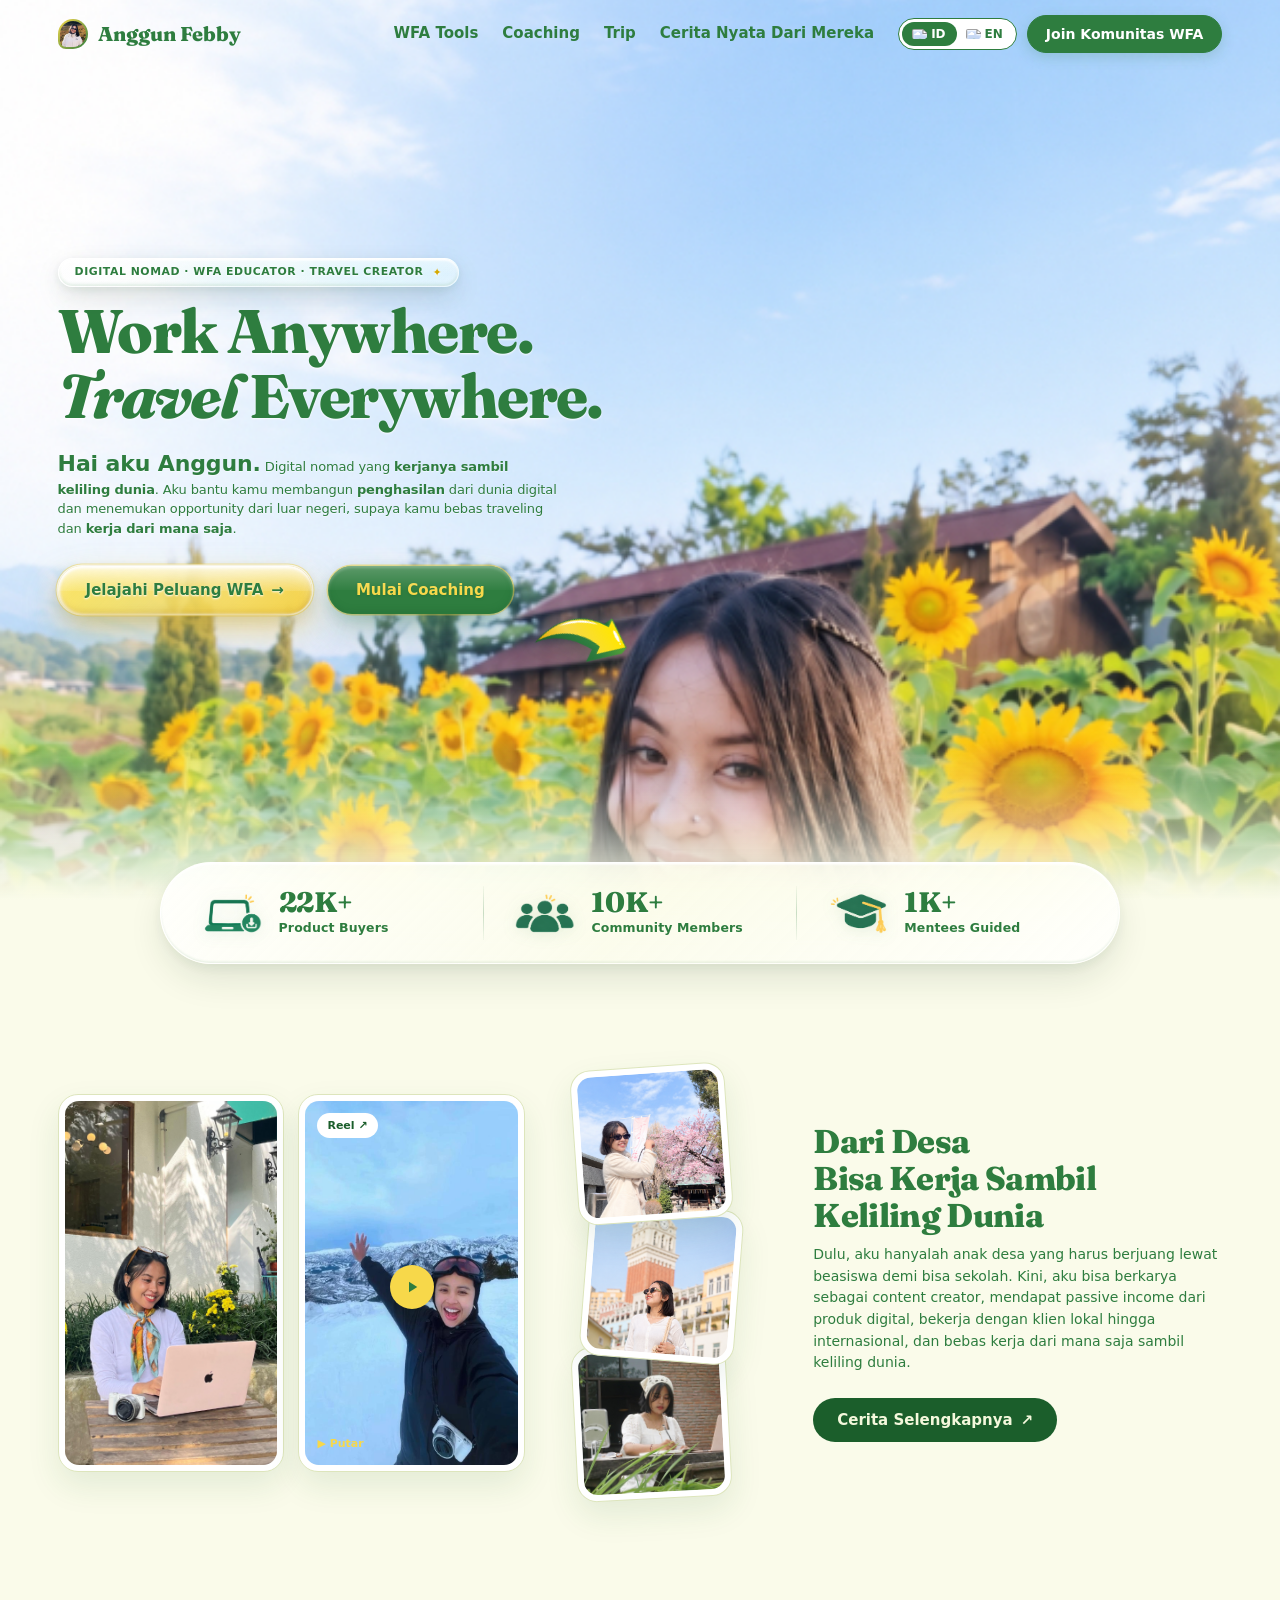
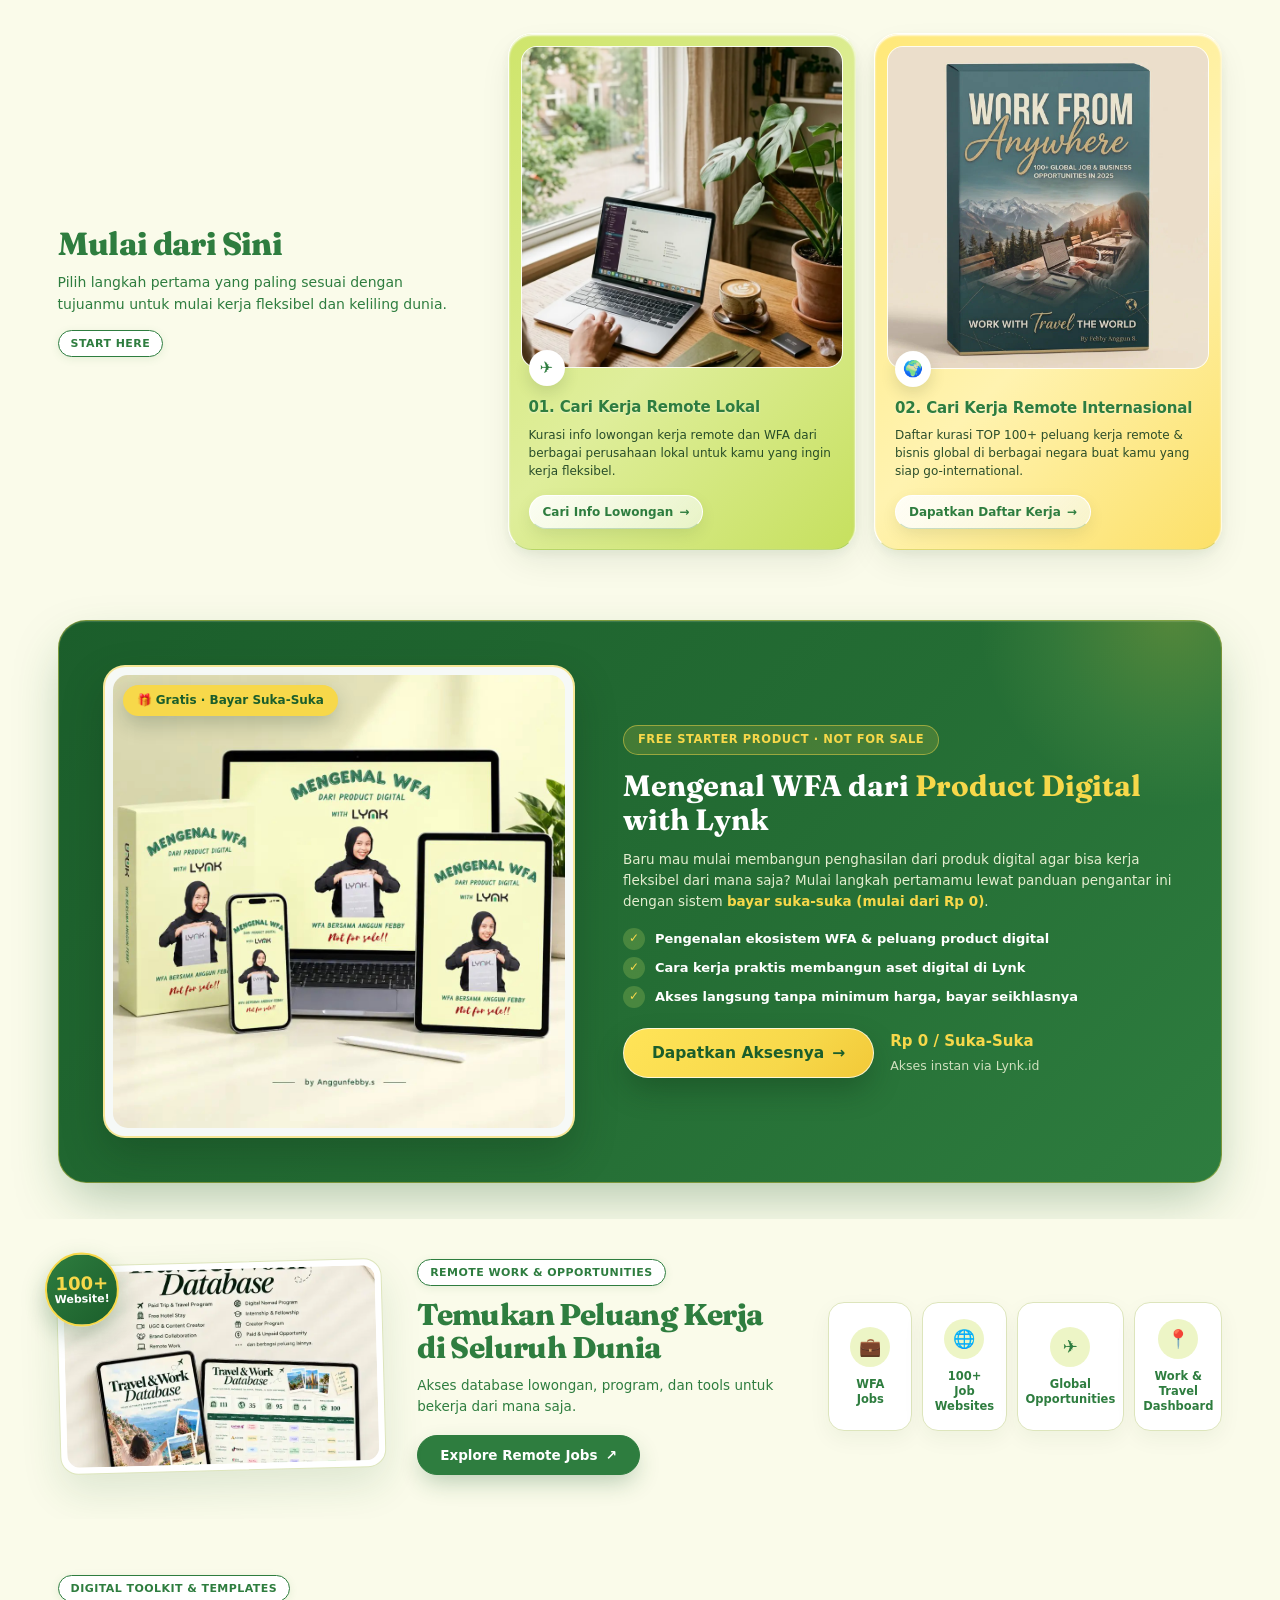
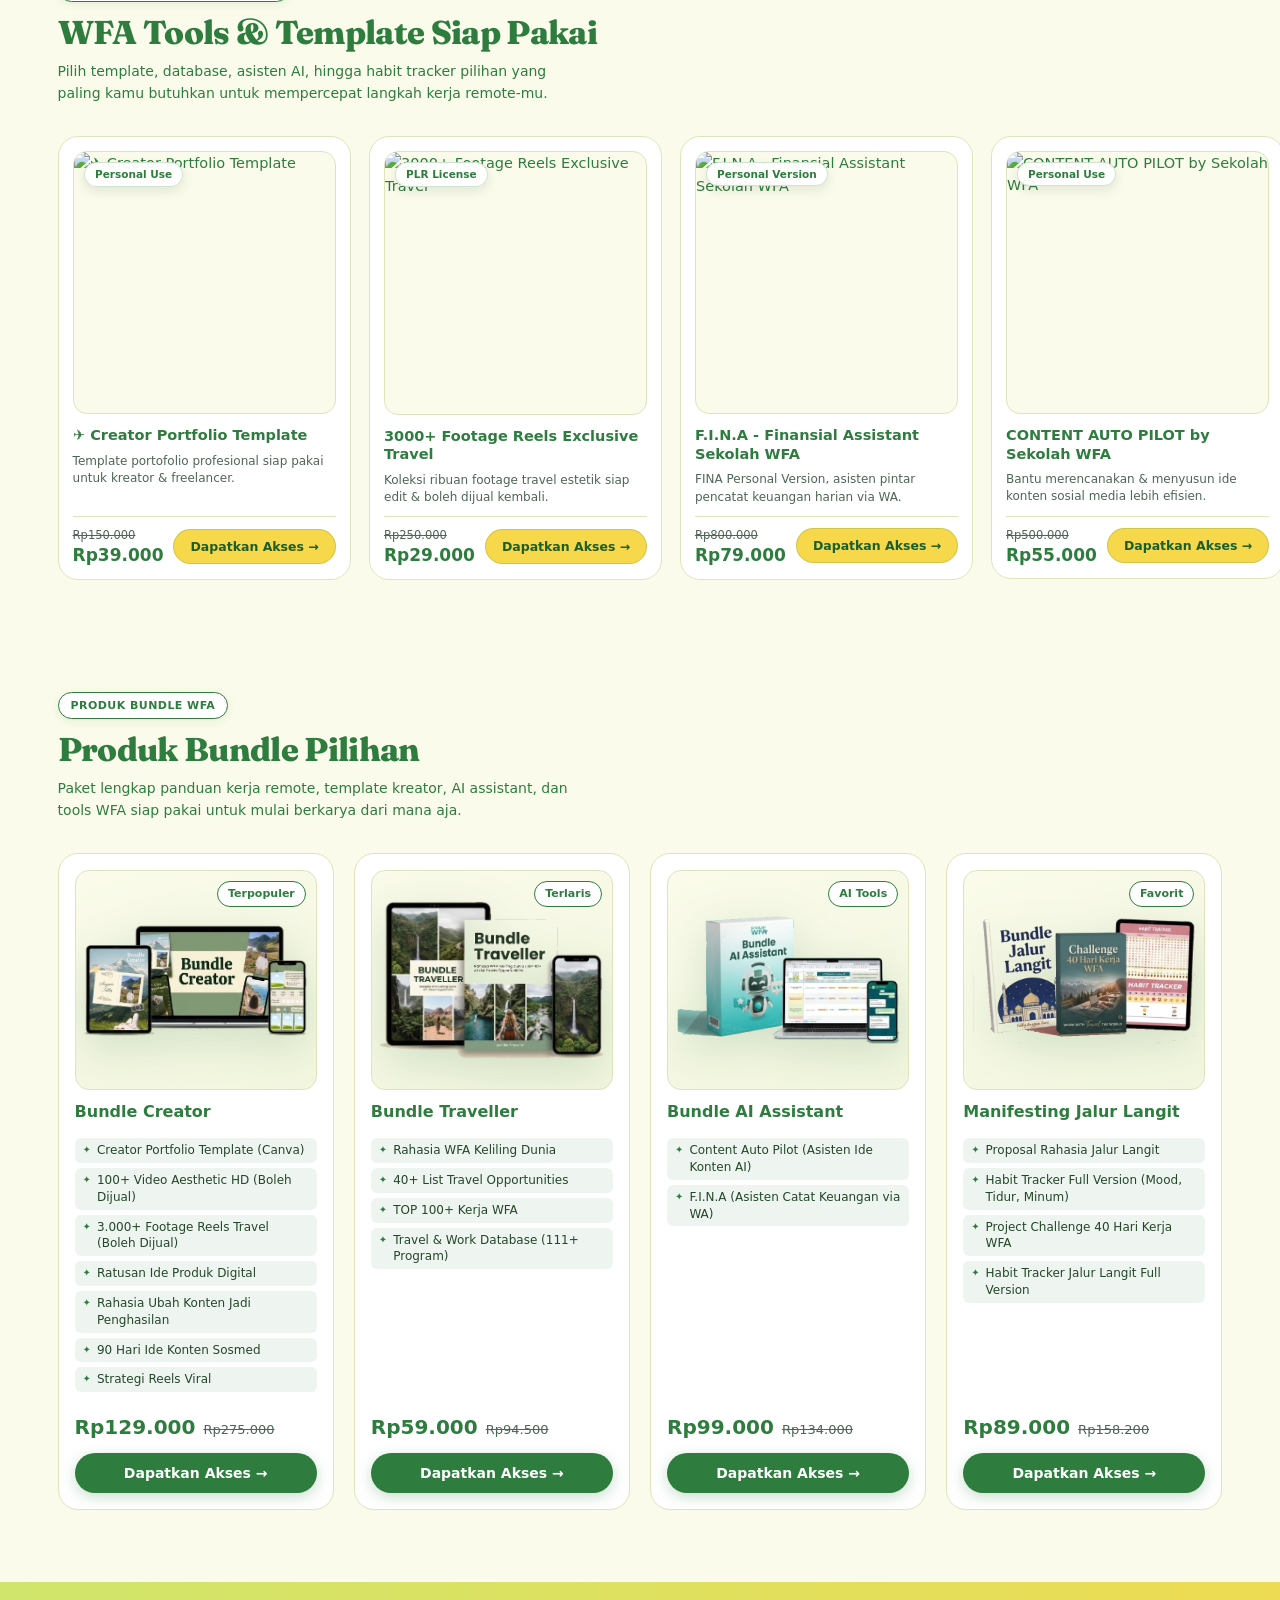
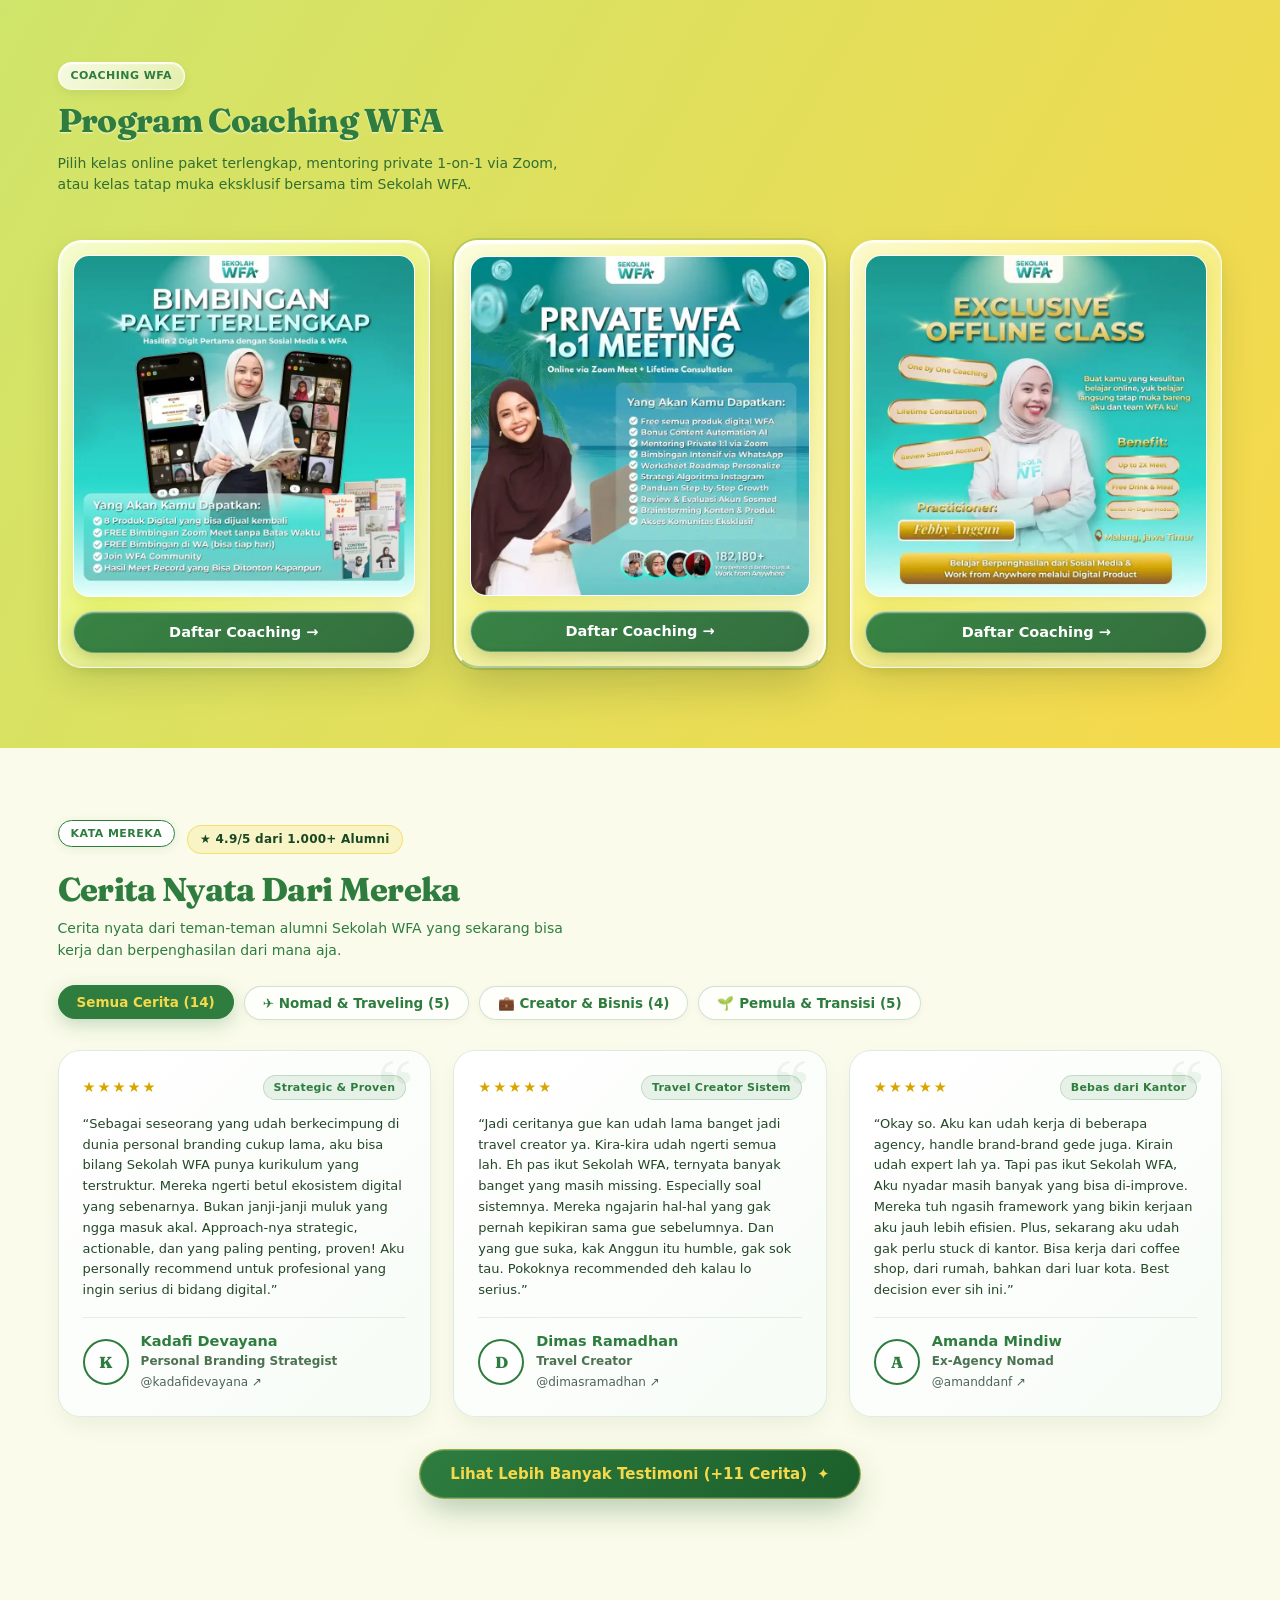
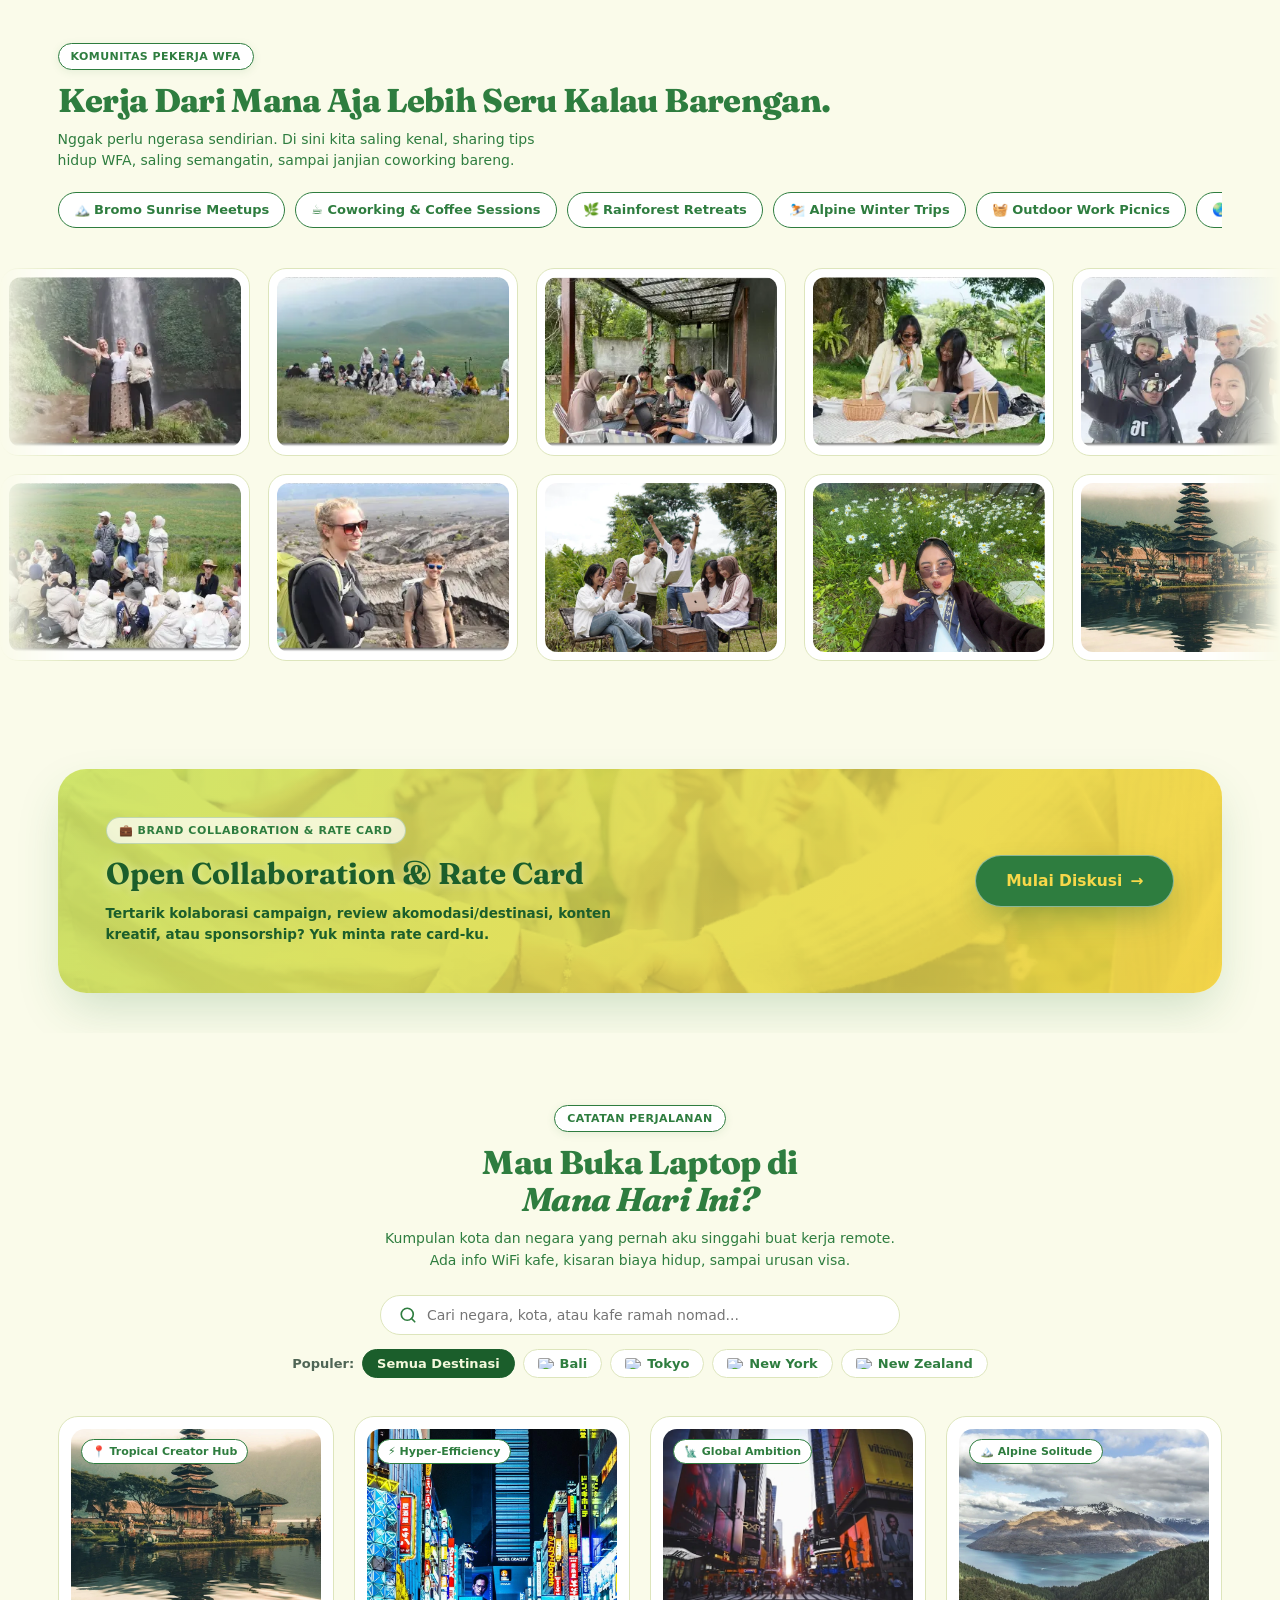
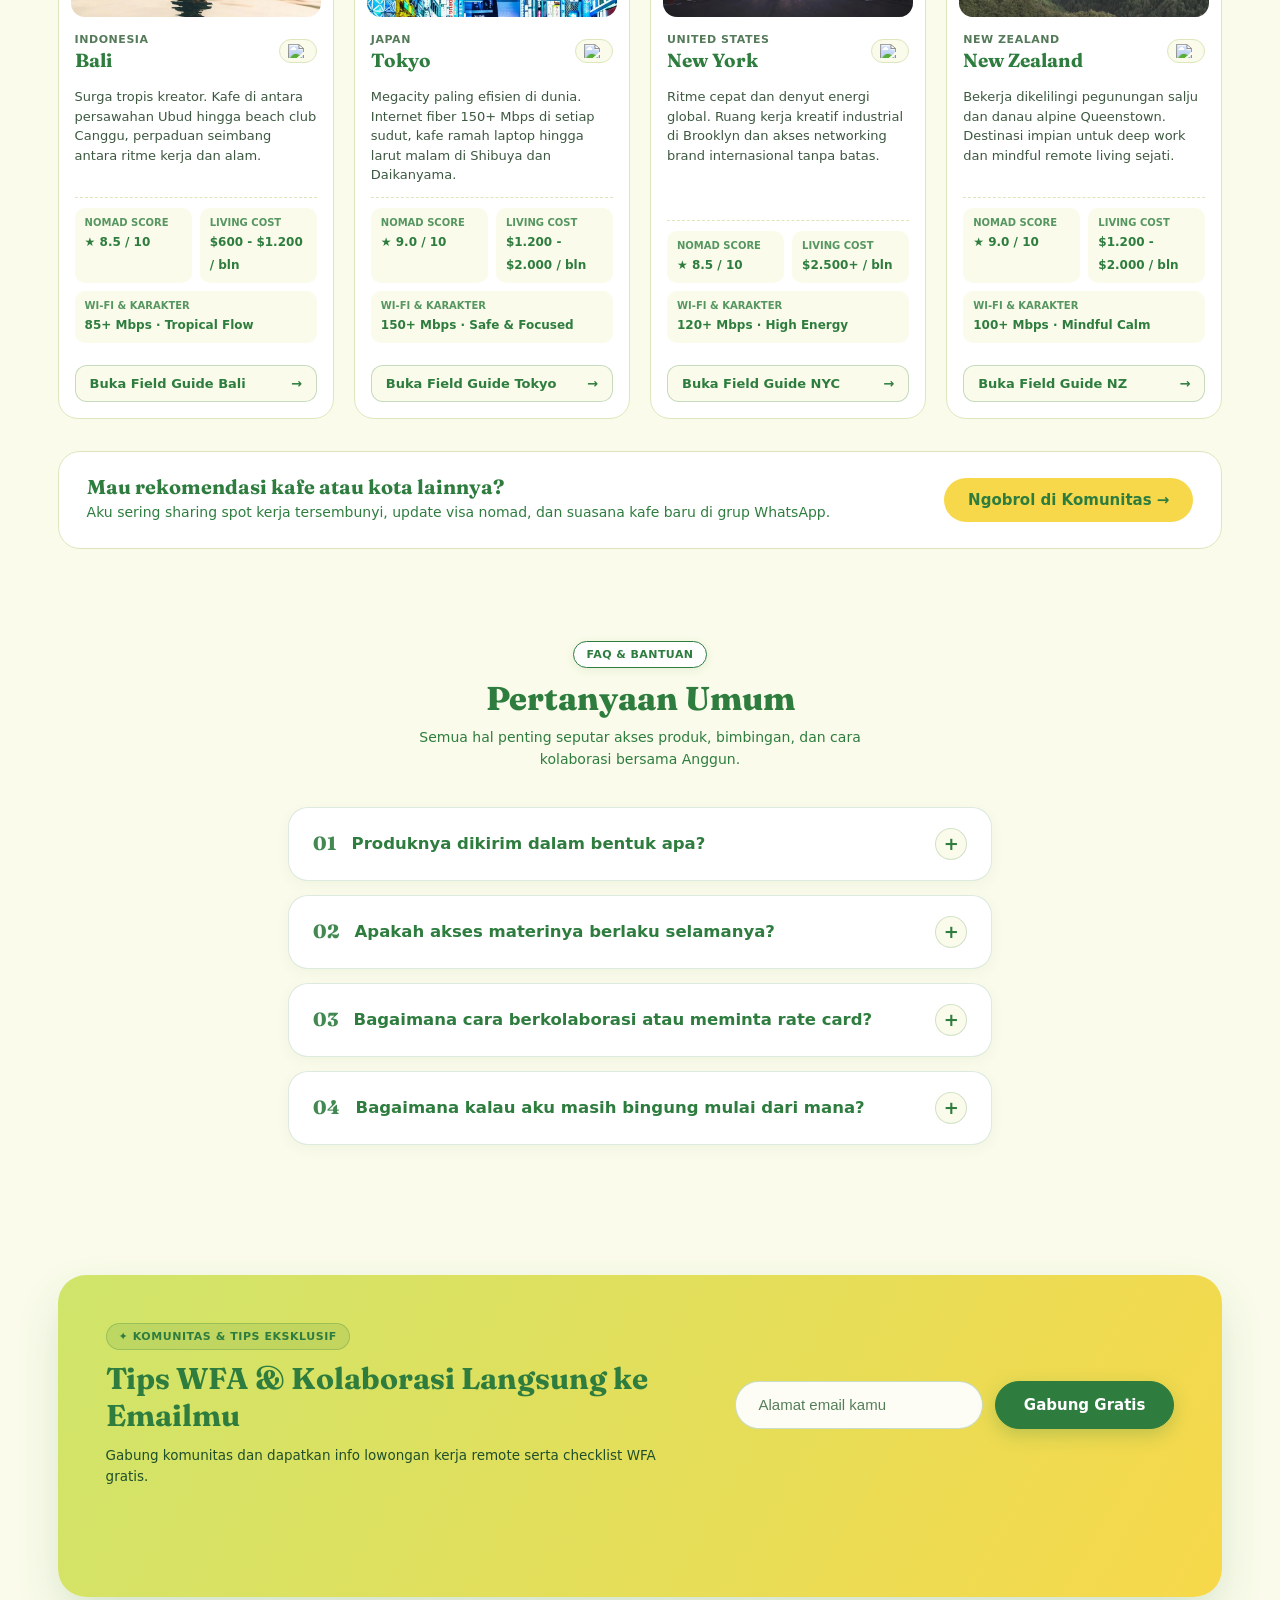
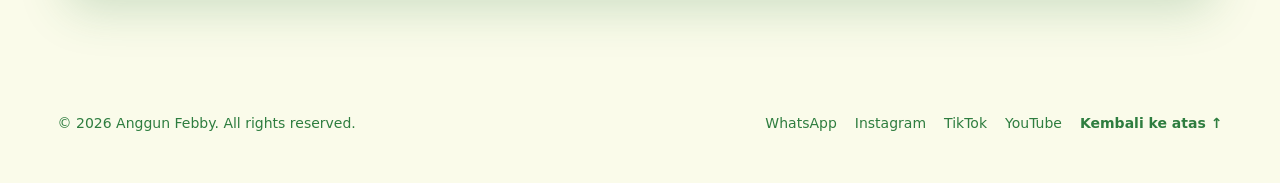
==== index.html @ c7e206a8 "chore(ui): format story heading, remove journal & socials sections, capitalize headlines, and remove" ====
<!doctype html>
<html lang="id">

<head>
  <meta charset="utf-8">
  <meta name="viewport" content="width=device-width, initial-scale=1, viewport-fit=cover">
  <title>Anggun Febby - Work From Anywhere &amp; Digital Resources</title>
  <meta name="description"
    content="Anggun Febby, pekerja WFA (Work From Anywhere), Traveller &amp; Content Creator. Panduan kerja remote, database destinasi nomad, WFA digital tools, dan kolaborasi brand.">
  <meta name="theme-color" content="#FAFBEA">

  <!-- Favicon & App Icons -->
  <link rel="apple-touch-icon" sizes="180x180" href="assets/favicon/apple-touch-icon.png">
  <link rel="icon" type="image/png" sizes="32x32" href="assets/favicon/favicon-32x32.png">
  <link rel="icon" type="image/png" sizes="16x16" href="assets/favicon/favicon-16x16.png">
  <link rel="shortcut icon" href="assets/favicon/favicon.ico">
  <link rel="manifest" href="assets/favicon/site.webmanifest">

  <!-- Typography: Fraunces + Google Sans -->
  <link rel="preconnect" href="https://fonts.googleapis.com">
  <link rel="preconnect" href="https://fonts.gstatic.com" crossorigin>
  <link
    href="https://fonts.googleapis.com/css2?family=Fraunces:ital,opsz,wght@0,9..144,500;0,9..144,600;0,9..144,700;0,9..144,800;1,9..144,400;1,9..144,600&family=Google+Sans:wght@400;500;600;700&display=swap"
    rel="stylesheet">

  <link rel="stylesheet" href="css/aos.min.css">
  <link rel="stylesheet" href="css/style.css">
</head>

<body>
  <div class="reading-progress-bar" id="reading-progress"></div>

  <div class="page">

    <!-- CLEAN STICKY HEADER -->
    <header class="site-header" id="top">
      <div class="wrap nav-inner">
        <a class="brand" href="#top">
          <span class="brand-mark" aria-hidden="true">
            <img src="assets/favicon/apple-touch-icon.png" alt="Anggun Febby" class="brand-avatar-img">
          </span>
          <span class="brand-name">Anggun Febby</span>
        </a>

        <nav class="nav-links" aria-label="Navigasi Utama">
          <a class="nav-link" href="#wfa-tools" data-i18n="nav_tools">WFA Tools</a>
          <a class="nav-link" href="#bundle" data-i18n="nav_bundle">Coaching</a>
          <a class="nav-link" href="#explore" data-i18n="nav_destinations">Trip</a>
          <a class="nav-link" href="#reviews" data-i18n="nav_reviews">Cerita Nyata Dari Mereka</a>
        </nav>

        <div class="nav-actions">
          <div class="lang-switch" id="lang-switch" role="radiogroup" aria-label="Pilih Bahasa / Select Language"
            data-active="id">
            <button type="button" class="lang-btn active" data-lang="id" aria-label="Bahasa Indonesia"
              aria-checked="true" role="radio">
              <img src="https://flagcdn.com/w40/id.png" srcset="https://flagcdn.com/w80/id.png 2x" width="16"
                height="11" alt="ID" class="lang-flag-img">
              <span>ID</span>
            </button>
            <button type="button" class="lang-btn" data-lang="en" aria-label="English" aria-checked="false"
              role="radio">
              <img src="https://flagcdn.com/w40/gb.png" srcset="https://flagcdn.com/w80/gb.png 2x" width="16"
                height="11" alt="EN" class="lang-flag-img">
              <span>EN</span>
            </button>
            <span class="lang-slider" aria-hidden="true"></span>
          </div>

          <a class="btn btn-dark nav-join-btn" href="https://chat.whatsapp.com/E3dPReLYer5AoXOJEF1KTr" target="_blank"
            rel="noopener" data-i18n="nav_join">Gabung Komunitas</a>

          <button class="mobile-toggle" id="mobile-toggle" aria-label="Buka Menu Navigasi" type="button">
            <span></span>
            <span></span>
            <span></span>
          </button>
        </div>
      </div>
    </header>

    <!-- MOBILE NAVIGATION DRAWER -->
    <div class="mobile-drawer" id="mobile-drawer">
      <a href="#wfa-tools" data-i18n="nav_tools">WFA Tools</a>
      <a href="#bundle" data-i18n="nav_bundle">Coaching</a>
      <a href="#explore" data-i18n="nav_destinations">Trip</a>
      <a href="#reviews" data-i18n="nav_reviews">Cerita Nyata Dari Mereka</a>
      <a href="#faq">FAQ &amp; Bantuan</a>
      <a href="https://chat.whatsapp.com/E3dPReLYer5AoXOJEF1KTr" target="_blank" rel="noopener"
        class="btn btn-dark drawer-cta" data-i18n="drawer_start">Gabung Komunitas WFA →</a>
    </div>

    <main>
      <!-- ================================================================
           HERO SECTION (REFERENCE PALETTE #FFF3B0 -> #FAFBEA + TRAVEL VIDEO)
           ================================================================ -->
      <section class="hero-stage" id="hero">
        <div class="hero-backdrop-shell">
          <picture class="hero-picture-layer">
            <source media="(max-width: 768px)" srcset="assets/img-hero-mob.webp">
            <img src="assets/img-hero.webp" alt="Anggun Febby - Work Anywhere, Travel Everywhere" class="hero-bg-img"
              fetchpriority="high" loading="eager">
          </picture>
          <div class="hero-bottom-fade" aria-hidden="true"></div>
        </div>

        <div class="wrap hero-content-wrap">
          <div class="hero-copy-col">
            <div class="hero-eyebrow">
              <span class="eyebrow-shimmer" aria-hidden="true"></span>
              <span data-i18n="hero_eyebrow">Digital Nomad · WFA Educator · Travel Creator</span>
              <span class="eyebrow-sparkle" aria-hidden="true">✦</span>
            </div>

            <h1 class="hero-title" data-i18n="hero_title">Work Anywhere.<br><em class="travel-brush">Travel </em>
              Everywhere.</h1>

            <p class="hero-sub" data-i18n="hero_sub"><strong style="font-size:22px">Hai aku Anggun.</strong> Digital
              nomad yang kerjanya sambil keliling dunia.
              Aku bantu kamu membangun penghasilan dari dunia digital dan menemukan peluang dari luar negeri, supaya
              kamu bebas traveling &amp; bekerja dari mana saja.</p>

            <div class="hero-cta-row">
              <a class="btn" href="#wfa-tools">
                <span data-i18n="hero_cta_primary">Jelajahi Peluang WFA</span>
                <span aria-hidden="true">→</span>
              </a>
              <div class="hero-btn-cue-wrap">
                <a class="btn btn-hero-outline" href="#bundle" data-i18n="hero_cta_secondary">Start Coaching</a>
                <span class="hero-click-icon" aria-hidden="true">
                  <svg class="hero-curved-arrow-svg" viewBox="0 0 506.25 324" fill="none">
                    <defs>
                      <linearGradient id="arrowGradYellow" x1="0%" y1="100%" x2="100%" y2="0%">
                        <stop offset="0%" stop-color="#E5A600" />
                        <stop offset="35%" stop-color="#F7D84A" />
                        <stop offset="80%" stop-color="#FFE600" />
                        <stop offset="100%" stop-color="#FFF9A6" />
                      </linearGradient>
                      <linearGradient id="arrowGradGreen" x1="0%" y1="100%" x2="100%" y2="0%">
                        <stop offset="0%" stop-color="#1B5E2B" />
                        <stop offset="60%" stop-color="#2E7D3F" />
                        <stop offset="100%" stop-color="#58A835" />
                      </linearGradient>
                      <clipPath id="becf4226fb">
                        <path
                          d="M 0.238281 119.320312 L 504.808594 119.320312 L 504.808594 323.761719 L 0.238281 323.761719 Z M 0.238281 119.320312"
                          clip-rule="nonzero" />
                      </clipPath>
                      <clipPath id="594cc05ff7">
                        <path
                          d="M 4.769531 0.238281 L 505.269531 0.238281 L 505.269531 320.722656 L 4.769531 320.722656 Z M 4.769531 0.238281"
                          clip-rule="nonzero" />
                      </clipPath>
                    </defs>
                    <!-- 3D Under-layer (Green) -->
                    <path fill="url(#arrowGradGreen)"
                      d="M 501.488281 122.265625 L 492.058594 161.992188 L 325.414062 292.617188 L 325.414062 214.34375 C 325.414062 214.34375 133.515625 182.527344 9.285156 310.796875 L 61.804688 201.71875 L 333.492188 137.078125 L 501.488281 122.265625"
                      fill-opacity="1" fill-rule="nonzero" />
                    <g clip-path="url(#becf4226fb)">
                      <path fill="url(#arrowGradGreen)"
                        d="M 63.558594 203.894531 L 17.847656 298.839844 C 44.273438 274.085938 75.246094 254.089844 110.105469 239.289062 C 141.691406 225.878906 176.515625 216.683594 213.617188 211.964844 C 276.757812 203.929688 325.34375 211.769531 325.824219 211.851562 L 327.9375 212.203125 L 327.9375 287.429688 L 489.808594 160.550781 L 498.21875 125.089844 L 333.898438 139.578125 Z M 0.238281 323.769531 L 60.050781 199.539062 L 333.269531 134.5625 L 504.75 119.441406 L 494.3125 163.433594 L 322.886719 297.804688 L 322.886719 216.523438 C 312.960938 215.144531 269.152344 209.96875 214.097656 216.992188 C 156.609375 224.328125 74.722656 246.863281 11.101562 312.550781 L 0.238281 323.769531"
                        fill-opacity="1" fill-rule="nonzero" />
                    </g>
                    <path fill="url(#arrowGradGreen)"
                      d="M 354.699219 6.242188 L 354.699219 59.648438 L 324.738281 59.648438 L 354.152344 6.105469 C 354.296875 5.839844 354.699219 5.945312 354.699219 6.242188"
                      fill-opacity="1" fill-rule="nonzero" />
                    <path fill="url(#arrowGradGreen)"
                      d="M 356.367188 7.316406 L 356.367188 7.320312 C 356.367188 7.320312 356.367188 7.316406 356.367188 7.316406 Z M 329.007812 57.121094 L 352.179688 57.121094 L 352.179688 14.949219 Z M 357.226562 62.171875 L 320.46875 62.171875 L 351.941406 4.886719 C 352.558594 3.761719 353.863281 3.195312 355.109375 3.515625 C 356.355469 3.832031 357.226562 4.957031 357.226562 6.242188 L 357.226562 62.171875"
                      fill-opacity="1" fill-rule="nonzero" />
                    <!-- Main Arrow Body (Glossy Yellow) -->
                    <path fill="url(#arrowGradYellow)"
                      d="M 9.285156 310.796875 C 9.285156 310.796875 67.867188 32.378906 354.699219 54.261719 L 354.699219 5.109375 L 501.488281 122.265625 L 355.375 236.058594 L 355.375 184.210938 C 355.375 184.210938 154.726562 116.878906 9.285156 310.796875"
                      fill-opacity="1" fill-rule="nonzero" />
                    <g clip-path="url(#594cc05ff7)">
                      <path fill="url(#arrowGradGreen)"
                        d="M 323.636719 55.398438 C 195.363281 55.398438 118.828125 119.480469 76.40625 175.597656 C 38.453125 225.800781 20.730469 278.113281 14.421875 300.296875 C 46.226562 260.171875 82.914062 228.867188 123.617188 207.140625 C 158.621094 188.457031 196.636719 176.789062 236.617188 172.453125 C 304.683594 165.078125 355.613281 181.820312 356.121094 181.988281 L 357.71875 182.523438 L 357.71875 231.261719 L 497.699219 122.242188 L 357.042969 9.976562 L 357.042969 56.789062 L 354.523438 56.597656 C 343.917969 55.789062 333.613281 55.398438 323.636719 55.398438 Z M 4.816406 320.660156 L 6.996094 310.3125 C 7.140625 309.613281 22.328125 239.425781 72.5625 172.910156 C 102.101562 133.796875 137.800781 103.550781 178.667969 83.019531 C 229.085938 57.6875 287.507812 47.167969 352.359375 51.738281 L 352.359375 0.238281 L 505.269531 122.289062 L 353.03125 240.851562 L 353.03125 185.9375 C 343.964844 183.222656 297.316406 170.554688 236.917969 177.136719 C 175.085938 183.878906 85.726562 212.785156 11.164062 312.199219 L 4.816406 320.660156"
                        fill-opacity="1" fill-rule="nonzero" />
                    </g>
                    <!-- White Glossy Highlights -->
                    <path fill="#ffffff"
                      d="M 92.105469 172.152344 C 92.105469 172.152344 92.59375 171.355469 93.597656 169.921875 C 94.617188 168.5 96.078125 166.375 98.113281 163.824219 C 100.128906 161.246094 102.632812 158.160156 105.648438 154.738281 C 108.664062 151.316406 112.183594 147.558594 116.15625 143.585938 C 120.15625 139.640625 124.582031 135.445312 129.480469 131.25 C 134.339844 127.007812 139.675781 122.773438 145.316406 118.546875 C 148.175781 116.488281 151.046875 114.332031 154.078125 112.339844 C 155.582031 111.324219 157.097656 110.300781 158.617188 109.273438 C 160.15625 108.269531 161.734375 107.3125 163.300781 106.324219 C 169.558594 102.34375 176.171875 98.71875 182.832031 95.191406 C 186.214844 93.523438 189.597656 91.855469 193 90.265625 C 194.714844 89.503906 196.429688 88.746094 198.140625 87.988281 C 199.851562 87.238281 201.554688 86.480469 203.289062 85.820312 C 206.75 84.472656 210.132812 83.015625 213.597656 81.890625 C 217.046875 80.722656 220.402344 79.441406 223.816406 78.503906 C 230.566406 76.402344 237.203125 74.753906 243.519531 73.375 C 246.699219 72.757812 249.777344 72.128906 252.765625 71.582031 C 255.773438 71.152344 258.679688 70.734375 261.46875 70.332031 C 262.863281 70.132812 264.230469 69.957031 265.574219 69.851562 C 266.914062 69.730469 268.226562 69.609375 269.503906 69.496094 C 270.78125 69.386719 272.023438 69.28125 273.230469 69.179688 C 274.4375 69.066406 275.609375 68.976562 276.757812 68.960938 C 281.328125 68.820312 285.289062 68.65625 288.558594 68.734375 C 291.832031 68.789062 294.398438 68.941406 296.140625 68.996094 C 297.882812 69.085938 298.816406 69.132812 298.816406 69.132812 C 298.816406 69.132812 297.898438 69.3125 296.179688 69.644531 C 294.460938 69.945312 291.945312 70.449219 288.753906 70.960938 C 287.15625 71.195312 285.402344 71.613281 283.492188 72.007812 C 281.589844 72.429688 279.523438 72.820312 277.328125 73.269531 C 275.121094 73.679688 272.808594 74.3125 270.363281 74.871094 C 267.925781 75.480469 265.335938 75.949219 262.691406 76.734375 C 260.039062 77.441406 257.277344 78.175781 254.414062 78.9375 C 251.585938 79.789062 248.660156 80.667969 245.65625 81.570312 C 239.671875 83.457031 233.410156 85.546875 227.023438 87.949219 C 220.621094 90.3125 214.109375 93.011719 207.550781 95.863281 C 204.25 97.25 201.039062 98.902344 197.726562 100.363281 C 194.460938 101.925781 191.21875 103.570312 187.96875 105.195312 C 181.511719 108.546875 175.113281 112.007812 168.9375 115.648438 C 162.726562 119.226562 156.769531 123.023438 151.003906 126.710938 C 145.300781 130.492188 139.792969 134.179688 134.703125 137.875 C 129.566406 141.511719 124.816406 145.109375 120.441406 148.460938 C 116.082031 151.828125 112.128906 154.992188 108.65625 157.847656 C 105.199219 160.714844 102.160156 163.21875 99.730469 165.355469 C 97.296875 167.492188 95.363281 169.164062 94.082031 170.34375 C 92.792969 171.523438 92.105469 172.152344 92.105469 172.152344"
                      fill-opacity="1" fill-rule="nonzero" />
                    <path fill="#ffffff"
                      d="M 391.050781 62.050781 C 394.082031 58.089844 409.964844 65.152344 426.535156 77.820312 C 443.105469 90.488281 454.082031 103.96875 451.054688 107.929688 C 448.027344 111.890625 432.136719 104.828125 415.570312 92.160156 C 399 79.488281 388.023438 66.007812 391.050781 62.050781"
                      fill-opacity="1" fill-rule="nonzero" />
                    <path fill="#ffffff"
                      d="M 454.984375 115.617188 C 455.636719 113.089844 458.214844 111.574219 460.738281 112.226562 C 463.261719 112.878906 464.78125 115.453125 464.128906 117.976562 C 463.476562 120.503906 460.902344 122.023438 458.378906 121.367188 C 455.851562 120.714844 454.332031 118.140625 454.984375 115.617188"
                      fill-opacity="1" fill-rule="nonzero" />
                  </svg>
                </span>
              </div>
            </div>

          </div>
        </div>
      </section>

      <!-- ================================================================
           SOCIAL PROOF GLASSMORPHISM STRIP (HERO TO STORY TRANSITION)
           ================================================================ -->
      <section class="hero-story-transition-proof" aria-label="Social Proof">
        <div class="wrap">
          <div class="proof-pill-banner">
            <div class="ppb-item">
              <div class="ppb-icon-wrap">
                <img src="assets/icon-buyer.webp" alt="Product Buyers" class="ppb-icon" width="60" height="52"
                  loading="lazy">
              </div>
              <div class="ppb-content">
                <div class="ppb-stat">22K+</div>
                <div class="ppb-title" data-i18n="ppb_buyer_title">Product Buyers</div>
              </div>
            </div>

            <div class="ppb-divider" aria-hidden="true"></div>

            <div class="ppb-item">
              <div class="ppb-icon-wrap">
                <img src="assets/icon-community.webp" alt="Community Members" class="ppb-icon" width="56" height="48"
                  loading="lazy">
              </div>
              <div class="ppb-content">
                <div class="ppb-stat">10K+</div>
                <div class="ppb-title" data-i18n="ppb_comm_title">Community Members</div>
              </div>
            </div>

            <div class="ppb-divider" aria-hidden="true"></div>

            <div class="ppb-item">
              <div class="ppb-icon-wrap">
                <img src="assets/icon-mentees.webp" alt="Mentees Guided" class="ppb-icon" width="56" height="48"
                  loading="lazy">
              </div>
              <div class="ppb-content">
                <div class="ppb-stat">1K+</div>
                <div class="ppb-title" data-i18n="ppb_mentees_title">Mentees Guided</div>
              </div>
            </div>
          </div>
        </div>
      </section>

      <!-- ================================================================
           CERITAKU & TRAVEL MOMENTS (PHOTO COLLAGE SHOWCASE)
           ================================================================ -->
      <section class="section stories-section" id="stories">
        <div class="wrap">
          <div class="story-grid">
            <div class="story-media-collage reveal-up">
              <div class="story-portrait-pair">
                <figure class="story-photo-card story-portrait-card story-portrait-photo">
                  <img src="assets/story (3).webp"
                    alt="Anggun Febby bekerja dengan laptop di luar ruangan sambil traveling" loading="lazy">
                </figure>

                <div class="story-photo-card story-portrait-card story-video-card">
                  <div class="story-video-frame">
                    <video class="story-video" src="assets/videos/reel3.mp4" poster="assets/story-snow.jpeg" playsinline
                      loop preload="none"></video>
                    <div class="story-video-overlay">
                      <a href="https://www.instagram.com/reel/DLmoeZPp7ow/" target="_blank" rel="noopener noreferrer"
                        class="ig-badge" title="View on Instagram">Reel ↗</a>
                      <div class="play-center-btn" aria-label="Putar Video Reel">
                        <svg width="18" height="18" viewBox="0 0 24 24" fill="currentColor">
                          <path d="M8 5v14l11-7z" />
                        </svg>
                      </div>
                      <span class="story-sound-hint">▶ Putar</span>
                    </div>
                  </div>
                </div>
              </div>

              <div class="story-square-col">
                <figure class="story-photo-card story-photo-square story-photo-square--left">
                  <img src="assets/story (0).webp" alt="Anggun Febby menikmati musim bunga sakura di Jepang"
                    loading="lazy">
                </figure>
                <figure class="story-photo-card story-photo-square story-photo-square--right">
                  <img src="assets/story (2).webp" alt="Anggun Febby traveling dengan latar menara jam klasik"
                    loading="lazy">
                </figure>
                <figure class="story-photo-card story-photo-square story-photo-square--bottom">
                  <img src="assets/story-work.jpg" alt="Anggun Febby berkarya membuat konten dengan laptop di kafe"
                    loading="lazy">
                </figure>
              </div>
            </div>

            <div class="story-text-col reveal-up">
              <h2 class="section-heading" data-i18n="stories_title">Dari Desa<br>Bisa Kerja Sambil<br>Keliling Dunia</h2>
              <p class="section-lead" data-i18n="stories_sub">Dulu, aku hanyalah anak desa yang harus berjuang lewat beasiswa demi bisa sekolah.
                Kini, aku bisa berkarya sebagai content creator, mendapat passive income dari produk digital,
                bekerja dengan klien lokal hingga internasional, dan bebas kerja dari mana saja sambil keliling dunia.</p>

              <a class="btn btn-dark" href="http://instagram.com/anggunfebby.s" target="_blank" rel="noopener">
                <span data-i18n="stories_follow">Cerita Selengkapnya</span>
                <span aria-hidden="true">↗</span>
              </a>
            </div>
          </div>
        </div>
      </section>

      <!-- ================================================================
           SECTION 1: THREE PATHWAY CARDS (TEXT LEFT + 3 CARDS RIGHT)
           ================================================================ -->
      <section class="pathways-band" id="pathways">
        <div class="wrap">
          <div class="pathways-layout">
            <div class="pathways-intro reveal-up">
              <h2 class="section-heading">Mulai dari Sini</h2>
              <p class="section-lead">Pilih langkah pertama yang paling sesuai dengan tujuanmu untuk mulai kerja fleksibel dan keliling dunia.</p>
              <span class="section-pill pathways-bottom-pill">Start Here</span>
            </div>

            <div class="pathways-trio">
              <!-- Card 1: Soft Green (Cari Kerja Remote Lokal) -->
              <article class="pathway-card reveal-up">
                <div class="pathway-media-square">
                  <img src="assets/path_job.webp" alt="Cari Kerja Remote Lokal - WFA Jobs" loading="lazy">
                </div>
                <div class="pathway-card-body">
                  <span class="pathway-float-icon" aria-hidden="true">✈️</span>
                  <h3>01. <span data-i18n="path_1_heading">Cari Kerja Remote Lokal</span></h3>
                  <p class="pathway-desc" data-i18n="path_1_desc">Kurasi info lowongan kerja remote dan WFA dari berbagai
                    perusahaan lokal untuk kamu yang ingin kerja fleksibel.</p>
                  <a href="https://job.sekolahwfa.com" target="_blank" rel="noopener" class="pathway-link">
                    <span data-i18n="path_1_btn">Cari Info Lowongan</span>
                    <span aria-hidden="true">→</span>
                  </a>
                </div>
              </article>

              <!-- Card 2: Soft Yellow (Cari Kerja Remote Internasional - TOP 100+ Kerja WFA) -->
              <article class="pathway-card reveal-up" id="jobs">
                <div class="pathway-media-square">
                  <img src="assets/top100-wfa.jpg" alt="TOP 100+ Kerja WFA - Cari Kerja Remote Internasional" loading="lazy">
                </div>
                <div class="pathway-card-body">
                  <span class="pathway-float-icon" aria-hidden="true">🌍</span>
                  <h3>02. <span data-i18n="path_2_heading">Cari Kerja Remote Internasional</span></h3>
                  <p class="pathway-desc" data-i18n="path_2_desc">Daftar kurasi TOP 100+ peluang kerja remote &amp; bisnis
                    global di berbagai negara buat kamu yang siap go-international.</p>
                  <a href="https://lynk.id/febbyanggun/9e21rzokyogj" target="_blank" rel="noopener" class="pathway-link">
                    <span data-i18n="path_2_btn">Dapatkan Daftar Kerja</span>
                    <span aria-hidden="true">→</span>
                  </a>
                </div>
              </article>
            </div>
          </div>
        </div>
      </section>

      <!-- ================================================================
           SECTION 1.5: FREE / PAY-WHAT-YOU-WANT STARTER PRODUCT
           ================================================================ -->
      <section class="section free-starter-section" id="free-wfa">
        <div class="wrap">
          <div class="free-starter-card reveal-up">
            <div class="free-starter-media">
              <div class="free-starter-img-frame">
                <img src="assets/free-mengenal-wfa.jpg"
                  alt="Mengenal WFA dari Product Digital with Lynk - Free / Bayar Suka-Suka oleh Anggun Febby"
                  loading="lazy">
                <span class="free-starter-float-badge">🎁 Gratis · Bayar Suka-Suka</span>
              </div>
            </div>

            <div class="free-starter-copy">
              <span class="free-starter-pill">FREE STARTER PRODUCT · NOT FOR SALE</span>
              <h2 class="free-starter-title">Mengenal WFA dari <span>Product Digital</span> with Lynk</h2>
              <p class="free-starter-desc">Baru mau mulai membangun penghasilan dari produk digital agar bisa kerja fleksibel dari mana saja? Mulai langkah pertamamu lewat panduan pengantar ini dengan sistem <strong>bayar suka-suka (mulai dari Rp 0)</strong>.</p>

              <ul class="free-starter-points">
                <li><span>✓</span> Pengenalan ekosistem WFA &amp; peluang product digital</li>
                <li><span>✓</span> Cara kerja praktis membangun aset digital di Lynk</li>
                <li><span>✓</span> Akses langsung tanpa minimum harga, bayar seikhlasnya</li>
              </ul>

              <div class="free-starter-actions">
                <a class="btn free-starter-btn" href="https://lynk.id/febbyanggun/dwm0AaE/checkout" target="_blank"
                  rel="noopener">
                  <span>Dapatkan Aksesnya</span>
                  <span aria-hidden="true">→</span>
                </a>
                <div class="free-starter-price-note">
                  <strong>Rp 0 / Suka-Suka</strong>
                  <span>Akses instan via Lynk.id</span>
                </div>
              </div>
            </div>
          </div>
        </div>
      </section>

      <!-- ================================================================
           SECTION 1.6: REMOTE WORK & OPPORTUNITIES HUB (3-COL HORIZONTAL)
           ================================================================ -->
      <section class="section remote-hub-section" id="remote-opportunities">
        <div class="wrap">
          <div class="remote-hub-grid reveal-up">
            <div class="remote-hub-visual">
              <div class="remote-hub-laptop">
                <img src="assets/travel-work-database.png" alt="Travel & Work Database Laptop Preview" loading="lazy">
                <div class="remote-hub-badge">
                  <strong>100+</strong>
                  <span>Website!</span>
                </div>
              </div>
            </div>

            <div class="remote-hub-copy">
              <span class="section-pill">Remote Work &amp; Opportunities</span>
              <h2 class="section-heading">Temukan Peluang Kerja di Seluruh Dunia</h2>
              <p class="section-lead">Akses database lowongan, program, dan tools untuk bekerja dari mana saja.</p>
              <a href="https://lynk.id/febbyanggun/dzlkkdeyn189" target="_blank" rel="noopener noreferrer"
                class="btn remote-hub-btn">
                <span>Explore Remote Jobs</span>
                <span aria-hidden="true">↗</span>
              </a>
            </div>

            <div class="remote-hub-mini-grid">
              <div class="remote-mini-card">
                <span class="remote-mini-icon" aria-hidden="true">💼</span>
                <strong>WFA<br>Jobs</strong>
              </div>
              <div class="remote-mini-card">
                <span class="remote-mini-icon" aria-hidden="true">🌐</span>
                <strong>100+<br>Job Websites</strong>
              </div>
              <div class="remote-mini-card">
                <span class="remote-mini-icon" aria-hidden="true">✈️</span>
                <strong>Global<br>Opportunities</strong>
              </div>
              <div class="remote-mini-card">
                <span class="remote-mini-icon" aria-hidden="true">📍</span>
                <strong>Work &amp; Travel<br>Dashboard</strong>
              </div>
            </div>
          </div>
        </div>
      </section>

      <!-- ================================================================
           SECTION 1.8: DIGITAL TOOLKIT & TEMPLATES (4 CURATED TOOLS)
           ================================================================ -->
      <section class="section toolkit-section" id="digital-toolkit">
        <div class="wrap">
          <div class="products-header reveal-up">
            <div>
              <span class="section-pill">DIGITAL TOOLKIT &amp; TEMPLATES</span>
              <h2 class="section-heading">WFA Tools &amp; Template Siap Pakai</h2>
              <p class="section-lead">Pilih template, database, asisten AI, hingga habit tracker pilihan yang paling kamu butuhkan untuk mempercepat langkah kerja remote-mu.</p>
            </div>
          </div>

          <div class="toolkit-grid" id="toolkit-grid"></div>
        </div>
      </section>

      <!-- ================================================================
           SECTION 2: PRODUK BUNDLE WFA (4 CARDS + DIRECT LYNK.ID CTA)
           ================================================================ -->
      <section class="section products-section" id="wfa-tools">
        <div class="wrap">
          <div class="products-header reveal-up">
            <div>
              <span class="section-pill" data-i18n="tools_eyebrow">PRODUK BUNDLE WFA</span>
              <h2 class="section-heading" data-i18n="tools_heading">Produk Bundle Pilihan</h2>
              <p class="section-lead" data-i18n="tools_desc">Paket lengkap panduan kerja remote, template kreator, AI
                assistant, dan tools WFA siap pakai untuk mulai berkarya dari mana aja.</p>
            </div>
          </div>

          <div class="products-grid" id="products-grid"></div>
        </div>
      </section>

      <!-- ================================================================
           SECTION 3: COACHING WFA (GRADASI HIJAU KE KUNING & 3 VISUAL CARDS)
           ================================================================ -->
      <section class="section bundles-section" id="bundle">
        <div class="wrap">
          <div class="bundles-head reveal-up">
            <span class="section-pill pill-lime" data-i18n="bundle_eyebrow">COACHING WFA</span>
            <h2 class="section-heading light-text" data-i18n="bundle_title">Program Coaching WFA</h2>
            <p class="section-lead light-muted" data-i18n="bundle_lead">Pilih kelas online paket terlengkap, mentoring
              private 1-on-1 via Zoom, atau kelas tatap muka eksklusif bersama tim Sekolah WFA.</p>
          </div>

          <div class="bgrid coaching-grid reveal-up">
            <article class="coaching-card">
              <div class="coaching-poster">
                <img src="assets/bimbingan-terlengkap.jpg" alt="Sekolah WFA Coaching Paket Terlengkap" loading="lazy">
              </div>
              <a href="https://sekolahwfa.com" target="_blank" rel="noopener noreferrer" class="btn btn-full"
                data-i18n="coaching_btn">Daftar Coaching →</a>
            </article>

            <article class="coaching-card featured">
              <div class="coaching-poster">
                <img src="assets/bimbingan-private.jpg" alt="Sekolah WFA Private WFA 1on1 Meeting" loading="lazy">
              </div>
              <a href="https://sekolahwfa.com" target="_blank" rel="noopener noreferrer" class="btn btn-full"
                data-i18n="coaching_btn">Daftar Coaching →</a>
            </article>

            <article class="coaching-card">
              <div class="coaching-poster">
                <img src="assets/bimbingan-offline.jpg" alt="Sekolah WFA Exclusive Offline Class Malang" loading="lazy">
              </div>
              <a href="https://sekolahwfa.com" target="_blank" rel="noopener noreferrer" class="btn btn-full"
                data-i18n="coaching_btn">Daftar Coaching →</a>
            </article>
          </div>
        </div>
      </section>

      <!-- ================================================================
           SECTION 4: TESTIMONI (14 CERITA NYATA ALUMNI SEKOLAH WFA)
           ================================================================ -->
      <section class="section reviews-section" id="reviews">
        <div class="wrap">
          <div class="reviews-head reveal-up">
            <div class="reviews-eyebrow-row">
              <span class="section-pill" data-i18n="testi_eyebrow">KATA MEREKA</span>
              <span class="testi-stat-pill">★ 4.9/5 dari 1.000+ Alumni</span>
            </div>
            <h2 class="section-heading" data-i18n="testi_title">Cerita Nyata Dari Mereka</h2>
            <p class="section-lead" data-i18n="testi_sub">Cerita nyata dari 14 teman alumni Sekolah WFA yang sekarang
              bisa kerja dan berpenghasilan dari mana aja.</p>

            <div class="testi-filter-bar" id="testi-filter-bar">
              <button type="button" class="testi-filter-pill active" data-testi-filter="all">Semua Cerita (14)</button>
              <button type="button" class="testi-filter-pill" data-testi-filter="nomad">✈️ Nomad &amp; Traveling
                (5)</button>
              <button type="button" class="testi-filter-pill" data-testi-filter="creator">💼 Creator &amp; Bisnis
                (4)</button>
              <button type="button" class="testi-filter-pill" data-testi-filter="beginner">🌱 Pemula &amp; Transisi
                (5)</button>
            </div>
          </div>

          <!-- Featured 3 Testimonial cards by default; expands to all 14 on click -->
          <div class="testi-masonry is-collapsed" id="testi-grid"></div>

          <div class="testi-more-wrap" id="testi-more-wrap">
            <button type="button" class="btn testi-more-btn" id="testi-more-btn" aria-expanded="false">
              <span class="testi-more-label">Lihat Lebih Banyak Testimoni (+11 Cerita)</span>
              <span class="testi-more-icon" aria-hidden="true">✦</span>
            </button>
          </div>
        </div>
      </section>

      <!-- ================================================================
           SECTION 5: KOMUNITAS PEKERJA WFA
           ================================================================ -->
      <section class="section community-section" id="community">
        <div class="wrap">
          <div class="community-header reveal-up">
            <span class="section-pill pill-sun-soft" data-i18n="comm_eyebrow">KOMUNITAS PEKERJA WFA</span>
            <h2 class="section-heading" data-i18n="comm_title">Kerja Dari Mana Aja Lebih Seru Kalau Barengan.</h2>
            <p class="section-lead" data-i18n="comm_sub">Nggak perlu ngerasa sendirian. Di sini kita saling kenal,
              sharing
              tips hidup WFA, saling semangatin, sampai janjian coworking bareng.</p>

            <div class="community-tags">
              <span class="community-tag">🏔️ Bromo Sunrise Meetups</span>
              <span class="community-tag">☕ Coworking &amp; Coffee Sessions</span>
              <span class="community-tag">🌿 Rainforest Retreats</span>
              <span class="community-tag">⛷️ Alpine Winter Trips</span>
              <span class="community-tag">🧺 Outdoor Work Picnics</span>
              <span class="community-tag">🌏 Global Nomad Network</span>
            </div>
          </div>
        </div>

        <div class="marquee-container">
          <div class="marquee-row">
            <div class="community-photo-card"><img src="assets/Community (1).webp" alt="Community Waterfall Meetup"
                loading="lazy"></div>
            <div class="community-photo-card"><img src="assets/Community (2).webp" alt="Bromo Savanna Gathering"
                loading="lazy"></div>
            <div class="community-photo-card"><img src="assets/Community (3).webp" alt="Coworking Coffee Session"
                loading="lazy"></div>
            <div class="community-photo-card"><img src="assets/Community (5).webp" alt="Outdoor Work Picnic"
                loading="lazy"></div>
            <div class="community-photo-card"><img src="assets/Community (7).webp" alt="Winter Ski Trip" loading="lazy">
            </div>
            <div class="community-photo-card"><img src="assets/Community (1).webp" alt="Community Waterfall Meetup"
                loading="lazy"></div>
            <div class="community-photo-card"><img src="assets/Community (2).webp" alt="Bromo Savanna Gathering"
                loading="lazy"></div>
            <div class="community-photo-card"><img src="assets/Community (3).webp" alt="Coworking Coffee Session"
                loading="lazy"></div>
            <div class="community-photo-card"><img src="assets/Community (5).webp" alt="Outdoor Work Picnic"
                loading="lazy"></div>
            <div class="community-photo-card"><img src="assets/Community (7).webp" alt="Winter Ski Trip" loading="lazy">
            </div>
          </div>

          <div class="marquee-row reverse">
            <div class="community-photo-card"><img src="assets/Community (8).webp" alt="Hillside Sharing Circle"
                loading="lazy"></div>
            <div class="community-photo-card"><img src="assets/Community (9).webp" alt="Bromo Crater Trekking"
                loading="lazy"></div>
            <div class="community-photo-card"><img src="assets/Community (10).webp" alt="Multicultural Gathering"
                loading="lazy"></div>
            <div class="community-photo-card"><img src="assets/foto-anggun (3).webp"
                alt="Anggun Febby with Nomad Community" loading="lazy"></div>
            <div class="community-photo-card"><img src="assets/bali.webp" alt="Nomad Meetup in Bali" loading="lazy">
            </div>
            <div class="community-photo-card"><img src="assets/Community (8).webp" alt="Hillside Sharing Circle"
                loading="lazy"></div>
            <div class="community-photo-card"><img src="assets/Community (9).webp" alt="Bromo Crater Trekking"
                loading="lazy"></div>
            <div class="community-photo-card"><img src="assets/Community (10).webp" alt="Multicultural Gathering"
                loading="lazy"></div>
            <div class="community-photo-card"><img src="assets/foto-anggun (3).webp"
                alt="Anggun Febby with Nomad Community" loading="lazy"></div>
            <div class="community-photo-card"><img src="assets/bali.webp" alt="Nomad Meetup in Bali" loading="lazy">
            </div>
          </div>
        </div>
      </section>

      <!-- ================================================================
           SECTION 5.5: OPEN COLLABORATION & RATE CARD BANNER
           ================================================================ -->
      <section class="section collab-cta-section" id="open-collab">
        <div class="wrap">
          <div class="collab-cta-card reveal-up">
            <div class="collab-cta-copy">
              <span class="news-badge">💼 BRAND COLLABORATION &amp; RATE CARD</span>
              <h2>Open Collaboration &amp; Rate Card</h2>
              <p>Tertarik kolaborasi campaign, review akomodasi/destinasi, konten kreatif, atau sponsorship? Yuk minta rate card-ku.</p>
            </div>
            <div class="collab-cta-action">
              <a href="https://wa.me/6285163557107?text=Halo%20Anggun%2C%20aku%20tertarik%20buat%20kolaborasi%20konten%2Fcampaign%20nih.%20Boleh%20minta%20info%20rate%20card%20kamu%3F"
                target="_blank" rel="noopener noreferrer" class="btn collab-cta-btn">
                <span>Mulai Diskusi</span>
                <span aria-hidden="true">→</span>
              </a>
            </div>
          </div>
        </div>
      </section>

      <!-- ================================================================
           SECTION 6: CATATAN PERJALANAN (MOVED TO REPLACE TESTIMONI'S SLOT)
           ================================================================ -->
      <section class="section dest-section" id="explore">
        <div class="wrap">
          <div class="dest-header reveal-up">
            <span class="section-pill" data-i18n="dest_eyebrow">CATATAN PERJALANAN</span>
            <h2 class="section-heading" data-i18n="dest_title">Mau Buka Laptop di<br><em>Mana Hari Ini?</em></h2>
            <p class="section-lead centered-lead" data-i18n="dest_sub">Kumpulan kota dan negara yang pernah aku singgahi
              buat kerja remote. Ada info WiFi kafe, kisaran biaya hidup, sampai urusan visa.</p>

            <div class="dest-controls">
              <div class="dest-search-box">
                <svg class="search-icon" width="18" height="18" viewBox="0 0 24 24" fill="none" stroke="currentColor"
                  stroke-width="2.2" stroke-linecap="round" stroke-linejoin="round" aria-hidden="true">
                  <circle cx="11" cy="11" r="8"></circle>
                  <line x1="21" y1="21" x2="16.65" y2="16.65"></line>
                </svg>
                <input type="text" class="dest-search-input" id="dest-search-box"
                  placeholder="Cari negara, kota, atau kafe ramah nomad..."
                  data-i18n-placeholder="dest_search_placeholder">
                <button type="button" class="dest-search-clear" id="dest-search-clear"
                  aria-label="Hapus pencarian">✕</button>
              </div>

              <div class="dest-chips-row">
                <span class="chips-label" data-i18n="dest_popular_label">Populer:</span>
                <button type="button" class="dest-chip active" data-filter="all" data-i18n="dest_chip_all">Semua
                  Destinasi</button>
                <button type="button" class="dest-chip" data-filter="bali">
                  <img src="https://flagcdn.com/w40/id.png" srcset="https://flagcdn.com/w80/id.png 2x" width="16"
                    height="11" alt="ID" class="chip-flag">
                  <span>Bali</span>
                </button>
                <button type="button" class="dest-chip" data-filter="tokyo">
                  <img src="https://flagcdn.com/w40/jp.png" srcset="https://flagcdn.com/w80/jp.png 2x" width="16"
                    height="11" alt="JP" class="chip-flag">
                  <span>Tokyo</span>
                </button>
                <button type="button" class="dest-chip" data-filter="new york">
                  <img src="https://flagcdn.com/w40/us.png" srcset="https://flagcdn.com/w80/us.png 2x" width="16"
                    height="11" alt="US" class="chip-flag">
                  <span>New York</span>
                </button>
                <button type="button" class="dest-chip" data-filter="new zealand">
                  <img src="https://flagcdn.com/w40/nz.png" srcset="https://flagcdn.com/w80/nz.png 2x" width="16"
                    height="11" alt="NZ" class="chip-flag">
                  <span>New Zealand</span>
                </button>
              </div>
            </div>
          </div>

          <div class="dest-cards-grid">
            <article class="dest-card reveal-up" data-city="bali" tabindex="0" role="button"
              aria-label="Open Bali Nomad Guide">
              <div class="dest-photo">
                <img src="assets/bali.webp" alt="Bali Indonesia Remote Work Hub" loading="lazy">
                <span class="dest-tag-badge">📍 Tropical Creator Hub</span>
              </div>
              <div class="dest-body">
                <div class="dest-title-row">
                  <div>
                    <span class="dest-country-label">Indonesia</span>
                    <h3>Bali</h3>
                  </div>
                  <span class="dest-flag-pill" title="Indonesia">
                    <img src="https://flagcdn.com/w40/id.png" srcset="https://flagcdn.com/w80/id.png 2x" width="20"
                      height="14" alt="Indonesia Flag">
                  </span>
                </div>
                <p class="dest-editorial-blurb">Surga tropis kreator. Kafe di antara persawahan Ubud hingga beach club
                  Canggu, perpaduan seimbang antara ritme kerja dan alam.</p>
                <div class="dest-facts">
                  <div class="dest-fact"><span>Nomad Score</span><strong>★ 8.5 / 10</strong></div>
                  <div class="dest-fact"><span>Living Cost</span><strong>$600 - $1.200 / bln</strong></div>
                  <div class="dest-fact dest-fact-wide"><span>Wi-Fi &amp; Karakter</span><strong>85+ Mbps · Tropical
                      Flow</strong></div>
                </div>
                <button type="button" class="dest-card-btn" data-city="bali">
                  <span>Buka Field Guide Bali</span>
                  <span aria-hidden="true">→</span>
                </button>
              </div>
            </article>

            <article class="dest-card reveal-up" data-city="tokyo" tabindex="0" role="button"
              aria-label="Open Tokyo Nomad Guide">
              <div class="dest-photo">
                <img src="assets/tokyo.webp" alt="Tokyo Japan Remote Work Hub" loading="lazy">
                <span class="dest-tag-badge">⚡ Hyper-Efficiency</span>
              </div>
              <div class="dest-body">
                <div class="dest-title-row">
                  <div>
                    <span class="dest-country-label">Japan</span>
                    <h3>Tokyo</h3>
                  </div>
                  <span class="dest-flag-pill" title="Japan">
                    <img src="https://flagcdn.com/w40/jp.png" srcset="https://flagcdn.com/w80/jp.png 2x" width="20"
                      height="14" alt="Japan Flag">
                  </span>
                </div>
                <p class="dest-editorial-blurb">Megacity paling efisien di dunia. Internet fiber 150+ Mbps di setiap
                  sudut, kafe ramah laptop hingga larut malam di Shibuya dan Daikanyama.</p>
                <div class="dest-facts">
                  <div class="dest-fact"><span>Nomad Score</span><strong>★ 9.0 / 10</strong></div>
                  <div class="dest-fact"><span>Living Cost</span><strong>$1.200 - $2.000 / bln</strong></div>
                  <div class="dest-fact dest-fact-wide"><span>Wi-Fi &amp; Karakter</span><strong>150+ Mbps · Safe &amp;
                      Focused</strong></div>
                </div>
                <button type="button" class="dest-card-btn" data-city="tokyo">
                  <span>Buka Field Guide Tokyo</span>
                  <span aria-hidden="true">→</span>
                </button>
              </div>
            </article>

            <article class="dest-card reveal-up" data-city="new york" tabindex="0" role="button"
              aria-label="Open New York Nomad Guide">
              <div class="dest-photo">
                <img src="assets/new_york.webp" alt="New York United States" loading="lazy">
                <span class="dest-tag-badge">🗽 Global Ambition</span>
              </div>
              <div class="dest-body">
                <div class="dest-title-row">
                  <div>
                    <span class="dest-country-label">United States</span>
                    <h3>New York</h3>
                  </div>
                  <span class="dest-flag-pill" title="United States">
                    <img src="https://flagcdn.com/w40/us.png" srcset="https://flagcdn.com/w80/us.png 2x" width="20"
                      height="14" alt="United States Flag">
                  </span>
                </div>
                <p class="dest-editorial-blurb">Ritme cepat dan denyut energi global. Ruang kerja kreatif industrial di
                  Brooklyn dan akses networking brand internasional tanpa batas.</p>
                <div class="dest-facts">
                  <div class="dest-fact"><span>Nomad Score</span><strong>★ 8.5 / 10</strong></div>
                  <div class="dest-fact"><span>Living Cost</span><strong>$2.500+ / bln</strong></div>
                  <div class="dest-fact dest-fact-wide"><span>Wi-Fi &amp; Karakter</span><strong>120+ Mbps · High
                      Energy</strong></div>
                </div>
                <button type="button" class="dest-card-btn" data-city="new york">
                  <span>Buka Field Guide NYC</span>
                  <span aria-hidden="true">→</span>
                </button>
              </div>
            </article>

            <article class="dest-card reveal-up" data-city="new zealand" tabindex="0" role="button"
              aria-label="Open New Zealand Nomad Guide">
              <div class="dest-photo">
                <img src="assets/new_zealand.webp" alt="New Zealand Nature Work Hub" loading="lazy">
                <span class="dest-tag-badge">🏔️ Alpine Solitude</span>
              </div>
              <div class="dest-body">
                <div class="dest-title-row">
                  <div>
                    <span class="dest-country-label">New Zealand</span>
                    <h3>New Zealand</h3>
                  </div>
                  <span class="dest-flag-pill" title="New Zealand">
                    <img src="https://flagcdn.com/w40/nz.png" srcset="https://flagcdn.com/w80/nz.png 2x" width="20"
                      height="14" alt="New Zealand Flag">
                  </span>
                </div>
                <p class="dest-editorial-blurb">Bekerja dikelilingi pegunungan salju dan danau alpine Queenstown.
                  Destinasi impian untuk deep work dan mindful remote living sejati.</p>
                <div class="dest-facts">
                  <div class="dest-fact"><span>Nomad Score</span><strong>★ 9.0 / 10</strong></div>
                  <div class="dest-fact"><span>Living Cost</span><strong>$1.200 - $2.000 / bln</strong></div>
                  <div class="dest-fact dest-fact-wide"><span>Wi-Fi &amp; Karakter</span><strong>100+ Mbps · Mindful
                      Calm</strong></div>
                </div>
                <button type="button" class="dest-card-btn" data-city="new zealand">
                  <span>Buka Field Guide NZ</span>
                  <span aria-hidden="true">→</span>
                </button>
              </div>
            </article>
          </div>

          <div class="dest-bridge-card reveal-up">
            <div>
              <h3 data-i18n="dest_bridge_title">Mau rekomendasi kafe atau kota lainnya?</h3>
              <p data-i18n="dest_bridge_desc">Aku sering sharing spot kerja tersembunyi, update visa nomad, dan suasana
                kafe baru di grup WhatsApp.</p>
            </div>
            <a href="https://chat.whatsapp.com/E3dPReLYer5AoXOJEF1KTr" target="_blank" rel="noopener" class="btn"
              data-i18n="dest_bridge_btn">Ngobrol di Komunitas →</a>
          </div>
        </div>
      </section>

      <!-- ================================================================
           SECTION 9: FAQ (UPGRADED BESPOKE ACCORDIONS + QUICK SUPPORT CALLOUT)
           ================================================================ -->
      <section class="section faq-section" id="faq">
        <div class="wrap faq-wrap">
          <div class="faq-head-center reveal-up">
            <span class="section-pill" data-i18n="faq_eyebrow">FAQ &amp; BANTUAN</span>
            <h2 class="faq-heading" data-i18n="faq_title">Pertanyaan Umum</h2>
            <p class="section-lead centered-lead">Semua hal penting seputar akses produk, bimbingan, dan cara kolaborasi
              bersama Anggun.</p>
          </div>

          <div class="faq-list reveal-up">
            <details class="faq-item">
              <summary class="faq-summary">
                <span class="faq-num">01</span>
                <span class="faq-q-text" data-i18n="faq_1_q">Produknya dikirim dalam bentuk apa?</span>
                <span class="faq-toggle-icon" aria-hidden="true">+</span>
              </summary>
              <div class="faq-body">
                <p data-i18n="faq_1_a">Semua panduan dan WFA tools tersedia dalam format digital (PDF, Notion template,
                  spreadsheet) di Lynk.id. Link akses langsung aktif setelah pembayaran.</p>
              </div>
            </details>

            <details class="faq-item">
              <summary class="faq-summary">
                <span class="faq-num">02</span>
                <span class="faq-q-text" data-i18n="faq_2_q">Apakah akses materinya berlaku selamanya?</span>
                <span class="faq-toggle-icon" aria-hidden="true">+</span>
              </summary>
              <div class="faq-body">
                <p data-i18n="faq_2_a">Ya! Sekali akses, kamu bisa membuka dan mengunduh ulang kapan pun serta mendapat
                  pembaruan materi gratis.</p>
              </div>
            </details>

            <details class="faq-item">
              <summary class="faq-summary">
                <span class="faq-num">03</span>
                <span class="faq-q-text" data-i18n="faq_3_q">Bagaimana cara berkolaborasi atau meminta rate card?</span>
                <span class="faq-toggle-icon" aria-hidden="true">+</span>
              </summary>
              <div class="faq-body">
                <p data-i18n="faq_3_a">Kamu bisa chat langsung via WhatsApp atau DM Instagram @anggunfebby.s untuk
                  campaign brand, review destinasi, atau sponsorship.</p>
              </div>
            </details>

            <details class="faq-item">
              <summary class="faq-summary">
                <span class="faq-num">04</span>
                <span class="faq-q-text" data-i18n="faq_4_q">Bagaimana kalau aku masih bingung mulai dari mana?</span>
                <span class="faq-toggle-icon" aria-hidden="true">+</span>
              </summary>
              <div class="faq-body">
                <p data-i18n="faq_4_a">Kamu bisa gabung komunitas WFA gratis terlebih dulu atau langsung chat tim lewat
                  WhatsApp untuk arahan produk yang paling sesuai.</p>
              </div>
            </details>
          </div>
        </div>
      </section>

      <!-- ================================================================
           SECTION 9: FINAL CTA (GRADASI HIJAU KE KUNING)
           ================================================================ -->
      <section class="section cta-news-section" id="start">
        <div class="wrap">
          <div class="news reveal-up">
            <div class="news-copy">
              <span class="news-badge">✦ KOMUNITAS &amp; TIPS EKSKLUSIF</span>
              <h2 data-i18n="news_title">Tips WFA &amp; Kolaborasi Langsung ke Emailmu</h2>
              <p data-i18n="news_sub">Gabung komunitas dan dapatkan info lowongan kerja remote serta checklist WFA
                gratis.</p>
            </div>
            <form id="newsletter-form" class="news-form">
              <input type="email" required placeholder="Alamat email aktif kamu"
                data-i18n-placeholder="newsletter_placeholder" aria-label="Alamat email">
              <button type="submit" class="btn btn-dark" data-i18n="newsletter_btn">Gabung Gratis →</button>
            </form>
            <p class="msg" id="newsletter-msg" role="status"></p>
          </div>
        </div>
      </section>
    </main>

    <!-- CLEAN FOOTER (EXACT .html footer.site) -->
    <footer class="site-footer">
      <div class="wrap footer-inner">
        <span>© 2026 Anggun Febby. All rights reserved.</span>
        <div class="footer-links">
          <a href="https://chat.whatsapp.com/E3dPReLYer5AoXOJEF1KTr" target="_blank"
            rel="noopener noreferrer">WhatsApp</a>
          <a href="http://instagram.com/anggunfebby.s" target="_blank" rel="noopener noreferrer">Instagram</a>
          <a href="https://tiktok.com/@febbyanggun.s" target="_blank" rel="noopener noreferrer">TikTok</a>
          <a href="https://youtube.com/@febbyanggun" target="_blank" rel="noopener noreferrer">YouTube</a>
          <a href="#hero" id="back-to-top" class="back-top-link" data-i18n="back_to_top">Kembali ke atas ↑</a>
        </div>
      </div>
    </footer>

    <!-- FLOATING WHATSAPP COMMUNITY PILL -->
    <a href="https://chat.whatsapp.com/E3dPReLYer5AoXOJEF1KTr" target="_blank" rel="noopener noreferrer"
      class="floating-join-wfa" id="floating-join-wfa" aria-label="Join WFA WhatsApp Community">
      <div class="floating-avatar">
        <img src="assets/foto-anggun (1).webp" alt="Anggun Febby Avatar" data-sm-cycle>
      </div>
      <span class="floating-text-desktop" data-i18n="floating_full">Komunitas WFA 💬</span>
      <span class="floating-text-mobile" data-i18n="floating_short">Join</span>
    </a>

    <!-- DESTINATION QUICK GUIDE MODAL -->
    <div class="dest-modal-backdrop" id="dest-modal-backdrop" aria-hidden="true">
      <div class="dest-modal" id="dest-modal" role="dialog" aria-modal="true">
        <button type="button" class="dest-modal-close" id="dest-modal-close" aria-label="Close Guide">✕</button>

        <div class="dest-modal-cover">
          <img id="dest-modal-img" src="assets/bali.webp" alt="Destination Photo">
          <div class="dest-modal-badge" id="dest-modal-score">★ 8.5 / 10 Skor Nomad</div>
        </div>

        <div class="dest-modal-body">
          <div class="dest-modal-header">
            <div>
              <h3 id="dest-modal-title">Bali</h3>
              <div class="dest-modal-country" id="dest-modal-country">
                <img id="dest-modal-flag" src="https://flagcdn.com/w40/id.png" width="20" height="14" alt="Flag">
                <span id="dest-modal-country-name">Indonesia</span>
              </div>
            </div>
            <div class="dest-modal-cost" id="dest-modal-cost">$600 - $1,200 / mo</div>
          </div>

          <div class="dest-modal-grid">
            <div class="dest-modal-metric">
              <span class="metric-icon">⚡</span>
              <div>
                <strong>Wi-Fi Reliability</strong>
                <span id="dest-modal-wifi">85+ Mbps · High speed in coworking spaces</span>
              </div>
            </div>
            <div class="dest-modal-metric">
              <span class="metric-icon">🛂</span>
              <div>
                <strong>Visa Ease</strong>
                <span id="dest-modal-visa">Easy (B211A Visit Visa / Remote Worker E33G)</span>
              </div>
            </div>
            <div class="dest-modal-metric">
              <span class="metric-icon">☕</span>
              <div>
                <strong>Top Work Spots</strong>
                <span id="dest-modal-spots">Canggu, Ubud, Pererenan cafes</span>
              </div>
            </div>
            <div class="dest-modal-metric">
              <span class="metric-icon">💡</span>
              <div>
                <strong>Anggun's Personal Tip</strong>
                <span id="dest-modal-tip">Always pick a villa with verified generator backup.</span>
              </div>
            </div>
          </div>

          <div class="dest-modal-footer">
            <a href="#wfa-tools" class="btn btn-dark btn-full" id="dest-modal-action-btn">
              <span data-i18n="modal_btn">Lihat WFA Tools Buat Traveling</span>
              <span>→</span>
            </a>
          </div>
        </div>
      </div>
    </div>

  </div>

  <script src="js/aos.min.js" defer></script>
  <script src="js/script.js" defer></script>
</body>

</html>
---- css/style.css ----
/* ==========================================================================
   ANGGUN FEBBY - EXACT REFERENCE PALETTE & EDITORIAL WIREFRAME
   Reference: Anggun Febby - Toko Produk Digital.html
   Colors ONLY from reference:
   --bg:#FAFBEA | --surface:#FFFFFF | --ink:#1B5E2B | --muted:#4F6555
   --green:#2E7D3F | --deep:#1B5E2B | --lime:#CFE56B | --sun:#F7D84A
   --sun-soft:#FFF3B0 | --line:#DDE5BC | --on-deep:#F4F8DC
   ========================================================================== */

:root {
  --bg: #FAFBEA;
  --surface: #FFFFFF;
  --ink: #1B5E2B;
  --muted: #4F6555;
  --green: #2E7D3F;
  --deep: #1B5E2B;
  --lime: #CFE56B;
  --sun: #F7D84A;
  --sun-soft: #FFF3B0;
  --line: #DDE5BC;
  --on-deep: #F4F8DC;

  --font-serif: 'Fraunces', Georgia, serif;
  --font-sans: 'Google Sans', system-ui, -apple-system, sans-serif;
  --ease-fluid: cubic-bezier(0.22, 1, 0.36, 1);
  --transition: all 0.25s cubic-bezier(0.22, 1, 0.36, 1);
}

*,
*::before,
*::after {
  box-sizing: border-box;
  margin: 0;
  padding: 0;
}

html {
  scroll-behavior: smooth;
  scroll-padding-top: calc(74px + env(safe-area-inset-top, 0px));
  font-size: 16px;
  -webkit-text-size-adjust: 100%;
  scrollbar-width: none;
  -ms-overflow-style: none;
}

html::-webkit-scrollbar,
body::-webkit-scrollbar {
  display: none;
  width: 0;
  height: 0;
}

body {
  background: var(--bg);
  color: var(--green);
  font-family: var(--font-sans);
  font-size: 14.5px;
  line-height: 1.56;
  overflow-x: hidden;
  -webkit-font-smoothing: antialiased;
  scrollbar-width: none;
  -ms-overflow-style: none;
}

h1,
h2,
h3,
h4 {
  font-family: var(--font-serif);
  line-height: 1.12;
  color: var(--green);
}

a {
  color: inherit;
  text-decoration: none;
  transition: var(--transition);
}

button {
  font-family: inherit;
  cursor: pointer;
  border: none;
  background: none;
}

img,
video {
  max-width: 100%;
  display: block;
}

:focus-visible {
  outline: 3px solid var(--green);
  outline-offset: 2px;
}

.page {
  width: 100%;
  position: relative;
  overflow-x: clip;
  background: var(--bg);
}

.wrap {
  width: 100%;
  max-width: 100%;
  margin: 0 auto;
  padding: 0 clamp(24px, 4.5vw, 72px);
}

.section {
  padding: 72px 0;
  position: relative;
  background: var(--bg);
}

/* Badges & Headings */
.section-pill {
  display: inline-flex;
  align-items: center;
  border-radius: 999px;
  font-size: 11px;
  font-weight: 700;
  letter-spacing: 0.04em;
  text-transform: uppercase;
  padding: 4px 12px;
  background: var(--surface);
  border: 1.5px solid var(--green);
  color: var(--green);
  margin-bottom: 12px;
  box-shadow: 0 2px 8px rgba(46, 125, 63, 0.1);
}

.pill-lime {
  background: var(--surface);
  border: 1.5px solid var(--green);
  color: var(--green);
}

.pill-sun-soft {
  background: var(--surface);
  border: 1.5px solid var(--green);
  color: var(--green);
}

.section-heading {
  font-family: var(--font-serif);
  font-size: clamp(24px, 3vw, 33px);
  font-weight: 800;
  letter-spacing: -0.02em;
  margin-bottom: 10px;
  color: var(--green);
}

.section-heading em {
  font-style: italic;
  color: var(--green);
}

.section-lead {
  color: var(--green);
  max-width: 58ch;
  font-size: 14px;
  line-height: 1.55;
}

.centered-lead {
  margin: 0 auto;
}

/* Exact Reference Buttons */
.btn {
  display: inline-flex;
  align-items: center;
  justify-content: center;
  gap: 8px;
  border: 0;
  border-radius: 999px;
  padding: 13px 24px;
  font: 700 15px var(--font-sans);
  cursor: pointer;
  background: var(--sun);
  color: var(--green);
  transition: transform 0.18s var(--ease-fluid), opacity 0.2s ease;
  white-space: nowrap;
}

.btn:hover {
  transform: translateY(-2px);
}

.btn-dark {
  background: var(--deep);
  color: var(--on-deep);
}

.btn-ghost {
  background: transparent;
  border: 2px solid var(--ink);
  color: var(--ink);
}

.btn-ghost:hover {
  background: var(--surface);
}

.btn-full {
  width: 100%;
}

/* Smooth Scroll Reveal */
.reveal-up {
  opacity: 0;
  transform: translate3d(0, 22px, 0);
  transition: opacity 0.6s var(--ease-fluid), transform 0.6s var(--ease-fluid);
}

.reveal-up.is-visible {
  opacity: 1;
  transform: translate3d(0, 0, 0);
}

/* Reading Progress */
.reading-progress-bar {
  position: fixed;
  top: 0;
  left: 0;
  height: 3px;
  width: 0%;
  background: linear-gradient(90deg, var(--green), var(--sun));
  z-index: 2000;
}

/* ==========================================================================
   CLEAN SINGLE-ROW STICKY NAVBAR
   ========================================================================== */
.site-header {
  position: fixed;
  top: 0;
  left: 0;
  right: 0;
  width: 100%;
  z-index: 1000;
  background: transparent;
  border-bottom: 1px solid transparent;
  transition: background 0.3s ease, border-color 0.3s ease, box-shadow 0.3s ease;
}

.site-header.scrolled {
  background: rgba(250, 251, 234, 0.94);
  backdrop-filter: blur(12px);
  -webkit-backdrop-filter: blur(12px);
  border-bottom: 1px solid var(--line);
  box-shadow: 0 4px 20px rgba(20, 48, 31, 0.05);
}

.nav-inner {
  display: flex;
  align-items: center;
  justify-content: space-between;
  gap: 18px;
  height: 68px;
}

.brand {
  display: inline-flex;
  align-items: center;
  gap: 10px;
  flex-shrink: 0;
}

.brand-mark {
  width: 30px;
  height: 30px;
  border-radius: 50% 50% 50% 8px;
  background: linear-gradient(135deg, var(--sun), var(--green));
  padding: 2px;
  display: inline-flex;
  align-items: center;
  justify-content: center;
  overflow: hidden;
  flex-shrink: 0;
}

.brand-avatar-img {
  width: 100%;
  height: 100%;
  border-radius: 50% 50% 50% 6px;
  object-fit: cover;
}

.brand-name {
  font-family: var(--font-serif);
  font-weight: 800;
  font-size: 20px;
  color: var(--green);
  white-space: nowrap;
}

.nav-links {
  display: flex;
  align-items: center;
  gap: 24px;
  margin-left: auto;
  margin-right: 6px;
}

.nav-link {
  font-weight: 600;
  font-size: 15px;
  color: var(--green);
  white-space: nowrap;
  padding: 4px 0;
  transition: opacity 0.2s ease;
}

.nav-link:hover {
  color: var(--green);
  opacity: 0.75;
}

.nav-actions {
  display: flex;
  align-items: center;
  gap: 10px;
  flex-shrink: 0;
}

.lang-switch {
  position: relative;
  display: inline-flex;
  align-items: center;
  background: var(--surface);
  border: 1.5px solid var(--green);
  border-radius: 999px;
  padding: 3px;
  flex-shrink: 0;
}

.lang-btn {
  position: relative;
  z-index: 2;
  display: inline-flex;
  align-items: center;
  gap: 4px;
  padding: 5px 10px;
  font-size: 12px;
  font-weight: 700;
  color: var(--green);
  border-radius: 999px;
  white-space: nowrap;
}

.lang-btn.active {
  color: #FFFFFF;
}

.lang-flag-img {
  width: 15px;
  height: 10px;
  object-fit: cover;
  border-radius: 2px;
}

.lang-slider {
  position: absolute;
  top: 3px;
  bottom: 3px;
  left: 3px;
  width: calc(50% - 3px);
  background: var(--green);
  border-radius: 999px;
  z-index: 1;
  transition: transform 0.3s var(--ease-fluid);
}

.lang-switch[data-active="id"] .lang-slider {
  transform: translateX(0);
}

.lang-switch[data-active="en"] .lang-slider {
  transform: translateX(100%);
}

.nav-join-btn {
  padding: 10px 18px;
  font-size: 14px;
  background: var(--green) !important;
  color: #FFFFFF !important;
  border: 1.5px solid var(--green) !important;
  box-shadow: 0 4px 14px rgba(46, 125, 63, 0.2);
}

.nav-join-btn:hover {
  background: var(--sun) !important;
  color: var(--green) !important;
  border-color: var(--green) !important;
  transform: translateY(-2px);
}

.mobile-toggle {
  display: none;
  flex-direction: column;
  gap: 5px;
  width: 28px;
  padding: 4px 0;
}

.mobile-toggle span {
  display: block;
  height: 2px;
  width: 100%;
  background: var(--green);
  border-radius: 999px;
}

.mobile-drawer {
  display: none;
}

/* ==========================================================================
   HERO SECTION (REFERENCE linear-gradient(160deg, var(--sun-soft) 0%, var(--bg) 55%))
   ========================================================================== */
.hero-stage {
  position: relative;
  width: 100%;
  min-height: 100vh;
  min-height: 100dvh;
  display: flex;
  align-items: center;
  background: var(--bg);
  padding: calc(68px + clamp(16px, 3vh, 32px)) 0 clamp(36px, 5vh, 60px);
  overflow: hidden;
}

.hero-backdrop-shell {
  position: absolute;
  top: 0;
  left: 0;
  right: 0;
  bottom: 0;
  width: 100%;
  height: 100%;
  overflow: hidden;
  z-index: 1;
}

.hero-picture-layer {
  display: block;
  position: absolute;
  top: 0;
  left: 0;
  right: 0;
  bottom: 0;
  width: 100%;
  height: 100%;
  overflow: hidden;
  margin: 0;
  padding: 0;
}

.hero-bg-img {
  display: block;
  position: absolute;
  top: 0;
  left: 0;
  width: 100%;
  height: 100%;
  min-width: 100%;
  min-height: 100%;
  max-width: none !important;
  max-height: none !important;
  object-fit: cover;
  object-position: right center;
  -webkit-transform: translate3d(0, 0, 0);
  transform: translate3d(0, 0, 0);
}

/* Seamless gradient fade from hero image into next section background (#FAFBEA) */
.hero-bottom-fade {
  position: absolute;
  left: 0;
  right: 0;
  bottom: 0;
  height: clamp(90px, 18vh, 180px);
  background: linear-gradient(to bottom,
      rgba(250, 251, 234, 0) 0%,
      rgba(250, 251, 234, 0.12) 25%,
      rgba(250, 251, 234, 0.38) 50%,
      rgba(250, 251, 234, 0.72) 75%,
      rgba(250, 251, 234, 0.94) 92%,
      var(--bg) 100%);
  pointer-events: none;
  z-index: 2;
}

.hero-cream-veil {
  display: none !important;
}

.hero-content-wrap {
  position: relative;
  z-index: 5;
}

@media (min-width: 901px) {
  .hero-stage {
    min-height: 100vh;
    min-height: 100dvh;
    padding: calc(68px + 20px) 0 54px;
  }

  .hero-content-wrap {
    transform: translateY(-16px);
  }
}

.hero-copy-col {
  max-width: 940px;
}

.hero-eyebrow {
  position: relative;
  overflow: hidden;
  display: inline-flex;
  align-items: center;
  gap: 7px;
  font-size: clamp(10.5px, 0.85vw, 12px);
  font-weight: 800;
  color: var(--green);
  background: linear-gradient(135deg, rgba(255, 255, 255, 0.58) 0%, rgba(246, 251, 245, 0.28) 48%, rgba(255, 255, 255, 0.46) 100%);
  backdrop-filter: blur(24px) saturate(220%) brightness(106%);
  -webkit-backdrop-filter: blur(24px) saturate(220%) brightness(106%);
  border: 1.5px solid rgba(255, 255, 255, 0.95);
  border-bottom: 1.5px solid rgba(255, 255, 255, 0.42);
  border-right: 1.5px solid rgba(255, 255, 255, 0.52);
  padding: 5px 16px;
  border-radius: 999px;
  letter-spacing: 0.05em;
  text-transform: uppercase;
  margin-bottom: 12px;
  box-shadow: 0 10px 28px -4px rgba(20, 50, 25, 0.18),
    0 3px 10px rgba(27, 94, 43, 0.08),
    inset 0 1.5px 2px 0 rgba(255, 255, 255, 1),
    inset 0 -2px 3px 0 rgba(46, 125, 63, 0.14),
    inset 1.5px 0 2px 0 rgba(255, 255, 255, 0.7);
  text-shadow: 0 1px 2px rgba(255, 255, 255, 0.95);
}

.hero-eyebrow>* {
  position: relative;
  z-index: 2;
}

/* Glass optical specular reflection and shimmer sweep */
.eyebrow-shimmer {
  position: absolute !important;
  inset: 0;
  border-radius: 999px;
  overflow: hidden;
  pointer-events: none;
  z-index: 1 !important;
  background: linear-gradient(180deg,
      rgba(255, 255, 255, 0.32) 0%,
      rgba(255, 255, 255, 0.04) 50%,
      rgba(255, 255, 255, 0) 51%,
      rgba(255, 255, 255, 0.12) 100%);
}

.eyebrow-shimmer::after {
  content: '';
  position: absolute;
  top: -60%;
  left: -130%;
  width: 50%;
  height: 220%;
  background: linear-gradient(90deg,
      rgba(255, 255, 255, 0) 0%,
      rgba(255, 255, 255, 0.8) 50%,
      rgba(255, 255, 255, 0) 100%);
  transform: skewX(-25deg);
  animation: eyebrowShimmerSweep 3.8s ease-in-out infinite;
}

@keyframes eyebrowShimmerSweep {

  0%,
  35% {
    left: -130%;
  }

  58%,
  100% {
    left: 200%;
  }
}

.eyebrow-sparkle {
  color: #D4A800;
  font-size: 11px;
  line-height: 1;
  margin-left: 2px;
  display: inline-block;
  animation: eyebrowSparkleTwinkle 2.8s ease-in-out infinite;
  transform-origin: center;
}

@keyframes eyebrowSparkleTwinkle {

  0%,
  100% {
    transform: scale(0.92) rotate(0deg);
    opacity: 0.75;
    filter: drop-shadow(0 0 1px rgba(247, 216, 74, 0.3));
  }

  50% {
    transform: scale(1.28) rotate(18deg);
    opacity: 1;
    filter: drop-shadow(0 0 5px rgba(247, 216, 74, 0.9));
  }
}

.hero-title {
  font-family: var(--font-serif);
  font-size: clamp(38px, 4.8vw, 68px);
  font-weight: 800;
  letter-spacing: -0.025em;
  line-height: 1.06;
  color: var(--green);
  margin-bottom: 18px;
  text-shadow: 0 1px 2px rgba(255, 255, 255, 0.85);
}

.hero-title .travel-brush {
  font-family: inherit;
  font-style: italic;
  font-weight: inherit;
  color: inherit;
}

.hero-sub {
  font-family: var(--font-sans);
  font-size: clamp(13px, 0.9vw, 14.5px);
  color: var(--green);
  max-width: min(39vw, 570px);
  margin-bottom: 28px;
  line-height: 1.5;
  font-weight: 400;
  letter-spacing: -0.01em;
  text-shadow: 0 1px 1px rgba(255, 255, 255, 0.6);
  text-wrap: pretty;
}

.hero-sub strong {
  color: var(--green);
  font-weight: 600;
}

.hero-cta-row {
  display: flex;
  align-items: center;
  gap: 16px;
  flex-wrap: wrap;
  max-width: min(39vw, 570px);
  margin-bottom: 30px;
}

.hero-cta-row .btn {
  position: relative;
  overflow: hidden;
  padding: 15px 28px;
  font-size: clamp(15px, 1.05vw, 17px);
  border: none !important;
}

.hero-cta-row .btn>* {
  position: relative;
  z-index: 2;
}

.hero-cta-row .btn:not(.btn-hero-outline) {
  position: relative;
  overflow: hidden;
  background: linear-gradient(135deg, rgba(255, 228, 88, 0.94) 0%, rgba(247, 216, 74, 0.74) 48%, rgba(245, 206, 54, 0.9) 100%);
  backdrop-filter: blur(32px) saturate(240%) brightness(108%);
  -webkit-backdrop-filter: blur(32px) saturate(240%) brightness(108%);
  color: var(--green);
  border: none !important;
  font-weight: 800;
  box-shadow: 0 16px 36px -4px rgba(240, 185, 20, 0.52),
    0 6px 16px rgba(20, 50, 25, 0.14),
    0 0 0 1.5px rgba(255, 255, 255, 0.95),
    0 0 0 2.5px rgba(247, 216, 74, 0.45),
    inset 0 2px 3px 0 rgba(255, 255, 255, 1),
    inset 0 8px 16px -4px rgba(255, 255, 255, 0.6),
    inset 0 -3px 6px 0 rgba(175, 120, 0, 0.24),
    inset 2px 0 3px 0 rgba(255, 255, 255, 0.8),
    inset -2px 0 3px 0 rgba(175, 120, 0, 0.14);
  text-shadow: 0 1px 2px rgba(255, 255, 255, 0.95);
  transition: transform 0.2s ease, box-shadow 0.2s ease, background 0.25s ease, color 0.2s ease;
}

.hero-cta-row .btn:not(.btn-hero-outline)::before {
  content: '';
  position: absolute;
  top: 0;
  left: 0;
  right: 0;
  height: 52%;
  background: linear-gradient(180deg, rgba(255, 255, 255, 0.6) 0%, rgba(255, 255, 255, 0.1) 100%);
  border-radius: 999px 999px 0 0;
  pointer-events: none;
  z-index: 1;
}

.hero-cta-row .btn:not(.btn-hero-outline):hover {
  background: var(--green);
  color: #FFFFFF;
  box-shadow: 0 20px 42px -4px rgba(46, 125, 63, 0.45),
    0 8px 20px rgba(27, 94, 43, 0.14),
    0 0 0 2px rgba(255, 255, 255, 1),
    inset 0 2px 3px 0 rgba(255, 255, 255, 1);
  transform: translateY(-2px);
}

.hero-btn-cue-wrap {
  position: relative;
  display: inline-flex;
  align-items: center;
}

.btn-hero-outline {
  position: relative;
  overflow: hidden;
  background: #2E7D3F;
  color: #F7D84A !important;
  border: 1.5px solid #2E7D3F !important;
  font-weight: 800;
  box-shadow: 0 16px 36px -4px rgba(27, 94, 43, 0.32),
    0 6px 16px rgba(27, 94, 43, 0.16),
    0 0 0 1.5px rgba(247, 216, 74, 0.55),
    inset 0 2px 3px 0 rgba(255, 255, 255, 0.25),
    inset 0 -3px 6px 0 rgba(27, 94, 43, 0.25);
  text-shadow: 0 1px 2px rgba(27, 94, 43, 0.35);
  animation: heroBtnTactilePress 1.8s cubic-bezier(0.22, 1, 0.36, 1) infinite;
  transform-origin: center right;
  transition: background 0.25s ease, color 0.25s ease, box-shadow 0.25s ease, transform 0.2s ease;
}

.btn-hero-outline::before {
  content: '';
  position: absolute;
  top: 0;
  left: 0;
  right: 0;
  height: 50%;
  background: linear-gradient(180deg, rgba(255, 255, 255, 0.22) 0%, rgba(255, 255, 255, 0.02) 100%);
  border-radius: 999px 999px 0 0;
  pointer-events: none;
  z-index: 1;
}

.btn-hero-outline::after {
  content: '';
  position: absolute;
  top: 0;
  left: 0;
  right: 0;
  bottom: 0;
  border-radius: inherit;
  background: radial-gradient(circle at 85% 80%, rgba(247, 216, 74, 0.55) 0%, rgba(255, 255, 255, 0.25) 40%, transparent 70%);
  opacity: 0;
  pointer-events: none;
  z-index: 2;
  animation: heroBtnInnerFlash 1.8s cubic-bezier(0.16, 1, 0.3, 1) infinite;
}

.btn-hero-outline:hover {
  background: #1B5E2B;
  color: #FFFFFF !important;
  border-color: #1B5E2B !important;
  box-shadow: 0 20px 42px -4px rgba(27, 94, 43, 0.42),
    0 8px 20px rgba(27, 94, 43, 0.2),
    0 0 0 2px rgba(247, 216, 74, 0.95),
    inset 0 2px 3px 0 rgba(255, 255, 255, 0.3);
  transform: translateY(-2px);
  animation-play-state: paused;
}

.hero-click-icon {
  position: absolute;
  rotate: 25deg;
  right: -115px;
  bottom: -50px;
  width: 86px;
  height: 56px;
  display: inline-flex;
  align-items: center;
  justify-content: center;
  pointer-events: none;
  z-index: 6;
}

.hero-click-icon .hero-curved-arrow-svg {
  width: 86px;
  height: 56px;
  overflow: visible;
  filter: drop-shadow(0 4px 12px rgba(27, 94, 43, 0.28));
  transform-origin: 20% 40%;
  animation: heroCurvedArrowNudge 1.8s cubic-bezier(0.22, 1, 0.36, 1) infinite;
}

@keyframes heroCurvedArrowNudge {
  0% {
    transform: scaleX(-1) rotate(10deg) translate3d(0, 0, 0);
  }

  16% {
    transform: scaleX(-1) rotate(13deg) translate3d(-5px, 4px, 0) scale(0.96);
  }

  26% {
    transform: scaleX(-1) rotate(6deg) translate3d(8px, -8px, 0) scale(1.06);
  }

  34% {
    transform: scaleX(-1) rotate(11deg) translate3d(-2px, 1px, 0) scale(0.99);
  }

  46% {
    transform: scaleX(-1) rotate(9deg) translate3d(1px, -1px, 0) scale(1.01);
  }

  65% {
    transform: scaleX(-1) rotate(10deg) translate3d(0, 0, 0);
  }

  100% {
    transform: scaleX(-1) rotate(10deg) translate3d(0, 0, 0);
  }
}



@keyframes heroBtnTactilePress {

  0%,
  22% {
    transform: translateY(0) scale(1);
    box-shadow: 0 16px 36px -4px rgba(27, 94, 43, 0.32),
      0 6px 16px rgba(27, 94, 43, 0.16),
      0 0 0 1.5px rgba(247, 216, 74, 0.55),
      inset 0 2px 3px 0 rgba(255, 255, 255, 0.25),
      inset 0 -3px 6px 0 rgba(27, 94, 43, 0.25);
  }

  26% {
    transform: translateY(3px) scale(0.965);
    box-shadow: 0 6px 14px -2px rgba(27, 94, 43, 0.38),
      0 0 0 2.5px rgba(247, 216, 74, 0.95),
      0 0 22px rgba(247, 216, 74, 0.6),
      inset 0 3px 5px 0 rgba(27, 94, 43, 0.35);
  }

  33% {
    transform: translateY(-1.5px) scale(1.02);
    box-shadow: 0 20px 42px -4px rgba(27, 94, 43, 0.36),
      0 0 0 2px rgba(247, 216, 74, 0.75),
      inset 0 2px 3px 0 rgba(255, 255, 255, 0.35);
  }

  42% {
    transform: translateY(0) scale(1);
  }

  100% {
    transform: translateY(0) scale(1);
  }
}

@keyframes heroBtnInnerFlash {

  0%,
  24% {
    opacity: 0;
  }

  26% {
    opacity: 0.85;
  }

  35% {
    opacity: 0;
  }

  100% {
    opacity: 0;
  }
}

/* ==========================================================================
   TRANSITION SOCIAL PROOF STRIP (HERO TO STORY)
   Deep glassmorphism compact pill centered at transition seam
   ========================================================================== */
.hero-story-transition-proof {
  position: relative;
  z-index: 12;
  margin-top: -38px;
  margin-bottom: 24px;
  pointer-events: auto;
}

.proof-pill-banner {
  position: relative;
  display: flex;
  align-items: center;
  justify-content: space-between;
  gap: clamp(16px, 2.4vw, 36px);
  padding: clamp(16px, 1.8vw, 24px) clamp(22px, 3.2vw, 44px);
  background: linear-gradient(135deg, rgba(255, 255, 255, 0.88) 0%, rgba(250, 251, 238, 0.72) 50%, rgba(255, 255, 255, 0.84) 100%);
  backdrop-filter: blur(28px) saturate(200%) brightness(105%);
  -webkit-backdrop-filter: blur(28px) saturate(200%) brightness(105%);
  border: 1.5px solid rgba(255, 255, 255, 0.95);
  border-bottom: 1.5px solid rgba(255, 255, 255, 0.55);
  border-right: 1.5px solid rgba(255, 255, 255, 0.65);
  border-radius: 9999px;
  box-shadow: 0 16px 38px -6px rgba(20, 50, 25, 0.14),
    0 4px 14px rgba(27, 94, 43, 0.06),
    inset 0 1.5px 2px 0 rgba(255, 255, 255, 1),
    inset 0 -1.5px 2px 0 rgba(46, 125, 63, 0.10);
  max-width: 960px;
  margin: 0 auto;
}

.ppb-item {
  display: flex;
  align-items: center;
  justify-content: flex-start;
  gap: clamp(12px, 1.3vw, 18px);
  flex: 1 1 0;
  min-width: 0;
}

.ppb-icon-wrap {
  flex-shrink: 0;
  display: flex;
  align-items: center;
  justify-content: center;
}

.ppb-icon {
  width: auto;
  height: clamp(40px, 3.8vw, 54px);
  max-width: 60px;
  object-fit: contain;
  filter: drop-shadow(0 2px 8px rgba(46, 125, 63, 0.12));
  transition: transform 0.25s cubic-bezier(0.2, 0.8, 0.2, 1);
}

.ppb-item:hover .ppb-icon {
  transform: scale(1.08) translateY(-2px);
}

.ppb-content {
  min-width: 0;
  display: flex;
  flex-direction: column;
  align-items: flex-start;
}

.ppb-stat {
  font: 800 clamp(24px, 2.2vw, 32px)/1.02 var(--font-serif);
  color: var(--green);
  letter-spacing: -0.015em;
  margin-bottom: 3px;
  text-shadow: 0 1px 2px rgba(255, 255, 255, 0.85);
}

.ppb-title {
  font: 700 clamp(12.5px, 0.95vw, 15px)/1.2 var(--font-sans);
  color: var(--green);
  letter-spacing: 0.01em;
  margin-bottom: 3px;
  white-space: nowrap;
}

.ppb-desc {
  font: 400 clamp(10.5px, 0.78vw, 12px)/1.35 var(--font-sans);
  color: var(--green);
  margin: 0;
  letter-spacing: -0.005em;
  max-width: 205px;
}

.ppb-divider {
  width: 1px;
  height: 54px;
  background: linear-gradient(to bottom, rgba(46, 125, 63, 0.04), rgba(46, 125, 63, 0.25) 50%, rgba(46, 125, 63, 0.04));
  flex-shrink: 0;
}

@media (max-width: 860px) {
  .hero-story-transition-proof {
    margin-top: -24px;
    margin-bottom: 14px;
  }

  .proof-pill-banner {
    border-radius: 9999px;
    flex-direction: row;
    flex-wrap: nowrap;
    align-items: center;
    justify-content: space-between;
    gap: clamp(6px, 1.6vw, 14px);
    padding: clamp(8px, 1.8vw, 14px) clamp(10px, 2.4vw, 18px);
  }

  .ppb-item {
    justify-content: flex-start;
    gap: clamp(5px, 1.2vw, 10px);
    flex: 1 1 0;
    min-width: 0;
  }

  .ppb-icon {
    height: clamp(26px, 5.5vw, 38px);
    max-width: 40px;
  }

  .ppb-stat {
    font-size: clamp(14px, 3.4vw, 20px);
    line-height: 1.05;
    margin-bottom: 1px;
  }

  .ppb-title {
    font-size: clamp(9px, 2.1vw, 12px);
    line-height: 1.15;
    margin-bottom: 1px;
    white-space: nowrap;
  }

  .ppb-desc {
    font-size: clamp(7.5px, 1.7vw, 9.5px);
    line-height: 1.25;
    max-width: 130px;
    display: -webkit-box;
    -webkit-line-clamp: 2;
    -webkit-box-orient: vertical;
    overflow: hidden;
  }

  .ppb-divider {
    width: 1px;
    height: 36px;
    flex-shrink: 0;
  }
}

@media (max-width: 440px) {
  .proof-pill-banner {
    gap: 4px;
    padding: 7px 8px;
  }

  .ppb-item {
    gap: 4px;
  }

  .ppb-icon {
    height: 24px;
    max-width: 26px;
  }

  .ppb-stat {
    font-size: 13px;
  }

  .ppb-title {
    font-size: 8.5px;
  }

  .ppb-desc {
    display: none;
  }

  .ppb-divider {
    height: 24px;
  }
}

.hero-proof-row {
  display: none !important;
}

/* ==========================================================================
   SECTION 1: THREE PATHWAY CARDS (EXACT .html .paths COLORS ONLY!)
   ========================================================================== */
.pathways-band {
  background: var(--bg);
  padding: 56px 0 42px;
}

.pathways-layout {
  display: grid;
  grid-template-columns: 0.95fr 1.65fr;
  gap: clamp(24px, 3vw, 40px);
  align-items: center;
}

.pathways-intro {
  min-width: 0;
}

.pathways-intro .section-heading {
  font-size: clamp(24px, 2.6vw, 32px);
  margin-bottom: 10px;
}

.pathways-intro .section-lead {
  font-size: 14px;
  line-height: 1.55;
  margin-bottom: 0;
}

.pathways-bottom-pill {
  margin-top: 14px;
  margin-bottom: 0;
}

.pathways-trio {
  min-width: 0;
  display: grid;
  grid-template-columns: repeat(2, 1fr);
  gap: 18px;
  align-items: stretch;
}

.pathway-card {
  position: relative;
  background: linear-gradient(135deg, rgba(255, 255, 255, 0.94) 0%, rgba(250, 252, 244, 0.82) 50%, rgba(255, 255, 255, 0.90) 100%);
  border: 1.5px solid rgba(255, 255, 255, 0.95);
  border-bottom: 1.5px solid rgba(46, 125, 63, 0.15);
  border-right: 1.5px solid rgba(255, 255, 255, 0.65);
  border-radius: 24px;
  padding: 12px 12px 20px;
  display: flex;
  flex-direction: column;
  color: var(--green);
  backdrop-filter: blur(24px) saturate(180%);
  -webkit-backdrop-filter: blur(24px) saturate(180%);
  box-shadow: 0 14px 34px -6px rgba(20, 50, 25, 0.10),
    0 4px 12px rgba(27, 94, 43, 0.06),
    inset 0 1.5px 2px 0 rgba(255, 255, 255, 1);
  transition: transform 0.28s cubic-bezier(0.2, 0.8, 0.2, 1),
    box-shadow 0.28s cubic-bezier(0.2, 0.8, 0.2, 1);
}

.pathway-card:hover {
  transform: translateY(-6px);
  box-shadow: 0 24px 48px -6px rgba(20, 50, 25, 0.18),
    0 6px 16px rgba(27, 94, 43, 0.08),
    inset 0 2px 2.5px 0 rgba(255, 255, 255, 1);
}

.pathway-card:nth-child(1) {
  background: linear-gradient(135deg, #CFE56B 0%, #DFEE9B 55%, #C6E05E 100%);
}

.pathway-card:nth-child(2) {
  background: linear-gradient(135deg, #FFE878 0%, #FFF3B0 55%, #FCE068 100%);
}

.pathway-card:nth-child(3) {
  background: linear-gradient(120deg, var(--lime), var(--sun));
}

.pathway-media-square {
  width: 100%;
  aspect-ratio: 1 / 1;
  border-radius: 16px;
  overflow: hidden;
  border: 1px solid rgba(255, 255, 255, 0.75);
  background: rgba(255, 255, 255, 0.55);
}

.pathway-media-square img {
  width: 100%;
  height: 100%;
  object-fit: cover;
  object-position: center center;
  display: block;
  transition: transform 0.35s cubic-bezier(0.2, 0.8, 0.2, 1);
}

.pathway-card:hover .pathway-media-square img {
  transform: scale(1.05);
}

.pathway-card-body {
  padding: 0 8px;
  display: flex;
  flex-direction: column;
  gap: 10px;
  flex: 1;
}

.pathway-float-icon {
  position: relative;
  z-index: 2;
  margin-top: -18px;
  margin-bottom: 2px;
  display: inline-flex;
  align-items: center;
  justify-content: center;
  width: 36px;
  height: 36px;
  border-radius: 50%;
  background: var(--surface);
  border: 2px solid rgba(255, 255, 255, 0.95);
  box-shadow: 0 6px 16px rgba(20, 50, 25, 0.14);
  font-size: 16px;
  line-height: 1;
}

.pathway-card h3 {
  font: 800 15px/1.25 var(--font-sans);
  color: var(--green);
  letter-spacing: -0.01em;
  text-shadow: 0 1px 2px rgba(255, 255, 255, 0.5);
}

.pathway-desc {
  font-size: 12px;
  line-height: 1.48;
  color: rgba(20, 60, 30, 0.9);
  font-weight: 500;
  flex: 1;
}

.pathway-link {
  display: inline-flex;
  align-items: center;
  align-self: flex-start;
  gap: 6px;
  font-weight: 750;
  font-size: 12px;
  color: var(--green);
  background: linear-gradient(135deg, rgba(255, 255, 255, 0.88) 0%, rgba(246, 251, 245, 0.62) 100%);
  border: 1.5px solid rgba(255, 255, 255, 0.98);
  border-bottom: 1.5px solid rgba(46, 125, 63, 0.25);
  border-radius: 999px;
  padding: 7px 13px;
  margin-top: 4px;
  box-shadow: 0 6px 18px -3px rgba(20, 50, 25, 0.12);
  transition: all 0.22s cubic-bezier(0.2, 0.8, 0.2, 1);
}

.pathway-link:hover {
  background: var(--green);
  color: var(--on-deep);
  border-color: var(--green);
  box-shadow: 0 10px 24px -2px rgba(46, 125, 63, 0.32);
  transform: translateY(-2px);
}

/* ==========================================================================
   SECTION 1.5: FREE / PAY-WHAT-YOU-WANT STARTER PRODUCT
   ========================================================================== */
.free-starter-section {
  background: var(--bg);
  padding: 28px 0 36px;
}

.free-starter-card {
  position: relative;
  overflow: hidden;
  display: grid;
  grid-template-columns: 0.92fr 1.08fr;
  gap: clamp(24px, 4vw, 48px);
  align-items: center;
  background: linear-gradient(135deg, #1B5E2B 0%, #246D34 55%, #2E7D3F 100%);
  border: 1.5px solid rgba(247, 216, 74, 0.42);
  border-radius: 28px;
  padding: clamp(24px, 3.6vw, 44px);
  color: var(--on-deep);
  box-shadow: 0 22px 52px -10px rgba(27, 94, 43, 0.34),
    inset 0 1px 1px rgba(255, 255, 255, 0.16);
}

.free-starter-card::before {
  content: '';
  position: absolute;
  top: -35%;
  right: -12%;
  width: 380px;
  height: 380px;
  background: radial-gradient(circle, rgba(247, 216, 74, 0.22) 0%, rgba(207, 229, 107, 0.08) 45%, transparent 72%);
  pointer-events: none;
}

.free-starter-media,
.free-starter-copy {
  position: relative;
  z-index: 2;
  min-width: 0;
}

.free-starter-img-frame {
  position: relative;
  background: rgba(255, 255, 255, 0.96);
  border: 2px solid rgba(247, 216, 74, 0.55);
  border-radius: 22px;
  padding: 8px;
  box-shadow: 0 18px 40px rgba(14, 46, 20, 0.28);
  transition: transform 0.32s var(--ease-fluid);
}

.free-starter-card:hover .free-starter-img-frame {
  transform: translateY(-4px) scale(1.01);
}

.free-starter-img-frame img {
  width: 100%;
  aspect-ratio: 1 / 1;
  object-fit: cover;
  border-radius: 15px;
  display: block;
}

.free-starter-float-badge {
  position: absolute;
  top: 18px;
  left: 18px;
  background: var(--sun);
  color: var(--deep);
  font-size: 12px;
  font-weight: 800;
  padding: 6px 14px;
  border-radius: 999px;
  box-shadow: 0 8px 20px rgba(20, 48, 31, 0.22);
}

.free-starter-pill {
  display: inline-flex;
  align-items: center;
  padding: 5px 14px;
  border-radius: 999px;
  background: rgba(247, 216, 74, 0.16);
  border: 1px solid rgba(247, 216, 74, 0.48);
  color: var(--sun);
  font-size: 11.5px;
  font-weight: 800;
  letter-spacing: 0.05em;
  margin-bottom: 14px;
}

.free-starter-title {
  font-family: var(--font-serif);
  font-size: clamp(22px, 2.3vw, 30px);
  line-height: 1.15;
  color: #FFFFFF;
  margin-bottom: 12px;
}

.free-starter-title span {
  color: var(--sun);
}

.free-starter-desc {
  font-size: 13.5px;
  line-height: 1.56;
  color: rgba(244, 248, 220, 0.92);
  margin-bottom: 16px;
}

.free-starter-desc strong {
  color: var(--sun);
}

.free-starter-points {
  list-style: none;
  display: flex;
  flex-direction: column;
  gap: 7px;
  margin-bottom: 20px;
}

.free-starter-points li {
  display: flex;
  align-items: center;
  gap: 10px;
  font-size: 13px;
  font-weight: 600;
  color: #FFFFFF;
}

.free-starter-points li span {
  display: inline-flex;
  align-items: center;
  justify-content: center;
  width: 22px;
  height: 22px;
  border-radius: 50%;
  background: rgba(207, 229, 107, 0.22);
  color: var(--sun);
  font-size: 12px;
  font-weight: 800;
  flex-shrink: 0;
}

.free-starter-actions {
  display: flex;
  align-items: center;
  flex-wrap: wrap;
  gap: 16px;
}

.free-starter-btn {
  background: linear-gradient(135deg, #FFE458 0%, #F7D84A 65%, #F2C938 100%);
  color: var(--deep) !important;
  border: 1.5px solid rgba(255, 255, 255, 0.75) !important;
  padding: 15px 28px;
  font-size: 15.5px;
  font-weight: 800;
  box-shadow: 0 14px 30px -4px rgba(14, 46, 20, 0.36);
}

.free-starter-btn:hover {
  transform: translateY(-3px);
  box-shadow: 0 20px 38px -4px rgba(14, 46, 20, 0.45),
    0 0 0 2px rgba(255, 255, 255, 0.85);
}

.free-starter-price-note {
  display: flex;
  flex-direction: column;
  gap: 2px;
}

.free-starter-price-note strong {
  font-size: 15px;
  font-weight: 800;
  color: var(--sun);
}

.free-starter-price-note span {
  font-size: 12.5px;
  color: rgba(244, 248, 220, 0.82);
}

/* ==========================================================================
   SECTION 1.6: REMOTE WORK & OPPORTUNITIES HUB (3-COL HORIZONTAL)
   ========================================================================== */
.remote-hub-section {
  background: var(--bg);
  padding: 40px 0 44px;
}

.remote-hub-grid {
  display: grid;
  grid-template-columns: 0.95fr 1.1fr 1.15fr;
  gap: clamp(20px, 3vw, 34px);
  align-items: center;
}

.remote-hub-visual {
  min-width: 0;
}

.remote-hub-laptop {
  position: relative;
  border-radius: 18px;
  padding: 6px;
  background: var(--surface);
  border: 1.5px solid var(--line);
  box-shadow: 0 18px 40px rgba(27, 94, 43, 0.12);
  transform: rotate(-1.5deg);
  transition: transform 0.35s var(--ease-fluid);
}

.remote-hub-laptop:hover {
  transform: rotate(0deg) translateY(-4px);
}

.remote-hub-laptop img {
  width: 100%;
  aspect-ratio: 16 / 10;
  object-fit: cover;
  border-radius: 13px;
  display: block;
}

.remote-hub-badge {
  position: absolute;
  top: -14px;
  left: -12px;
  width: 74px;
  height: 74px;
  border-radius: 50%;
  background: linear-gradient(135deg, #2E7D3F 0%, #1B5E2B 100%);
  color: #FFFFFF;
  border: 2.5px solid var(--sun);
  display: flex;
  flex-direction: column;
  align-items: center;
  justify-content: center;
  line-height: 1.05;
  box-shadow: 0 10px 24px rgba(27, 94, 43, 0.28);
}

.remote-hub-badge strong {
  font-size: 18px;
  font-weight: 800;
  color: var(--sun);
}

.remote-hub-badge span {
  font-size: 11px;
  font-weight: 700;
}

.remote-hub-copy {
  min-width: 0;
}

.remote-hub-copy .section-heading {
  font-size: clamp(22px, 2.5vw, 30px);
  margin-bottom: 10px;
}

.remote-hub-copy .section-lead {
  font-size: 13.5px;
  margin-bottom: 18px;
}

.remote-hub-btn {
  background: var(--green);
  color: #FFFFFF !important;
  border: 1px solid var(--green) !important;
  padding: 11px 22px;
  font-size: 13.5px;
  font-weight: 750;
  box-shadow: 0 10px 24px -4px rgba(27, 94, 43, 0.3);
}

.remote-hub-btn:hover {
  background: #1B5E2B;
  transform: translateY(-2px);
}

.remote-hub-mini-grid {
  min-width: 0;
  display: grid;
  grid-template-columns: repeat(4, 1fr);
  gap: 10px;
}

.remote-mini-card {
  background: var(--surface);
  border: 1px solid var(--line);
  border-radius: 16px;
  padding: 16px 8px;
  display: flex;
  flex-direction: column;
  align-items: center;
  justify-content: center;
  text-align: center;
  gap: 10px;
  box-shadow: 0 8px 22px rgba(20, 50, 25, 0.05);
  transition: transform 0.25s var(--ease-fluid), border-color 0.25s ease;
}

.remote-mini-card:hover {
  transform: translateY(-4px);
  border-color: rgba(46, 125, 63, 0.35);
}

.remote-mini-icon {
  width: 40px;
  height: 40px;
  border-radius: 50%;
  background: rgba(207, 229, 107, 0.38);
  display: inline-flex;
  align-items: center;
  justify-content: center;
  font-size: 18px;
}

.remote-mini-card strong {
  font-size: 11.5px;
  font-weight: 700;
  line-height: 1.3;
  color: var(--green);
}

/* ==========================================================================
   SECTION 1.8: DIGITAL TOOLKIT & TEMPLATES (4 CURATED TOOLS)
   ========================================================================== */
.toolkit-section {
  background: var(--bg);
  padding: 56px 0 40px;
}

.toolkit-grid {
  display: grid;
  grid-template-columns: repeat(4, 1fr);
  gap: 18px;
}

.toolkit-card {
  background: var(--surface);
  border: 1px solid var(--line);
  border-radius: 20px;
  padding: 14px;
  display: flex;
  flex-direction: column;
  gap: 12px;
  color: var(--green);
  transition: transform 0.25s var(--ease-fluid), box-shadow 0.25s var(--ease-fluid), border-color 0.25s ease;
}

.toolkit-card:hover {
  transform: translateY(-4px);
  box-shadow: 0 14px 32px -4px rgba(20, 50, 25, 0.1);
  border-color: rgba(46, 125, 63, 0.3);
}

.toolkit-thumb {
  position: relative;
  border-radius: 14px;
  overflow: hidden;
  background: #FAFBEA;
  border: 1px solid var(--line);
  aspect-ratio: 1 / 1;
}

.toolkit-thumb img {
  width: 100%;
  height: 100%;
  object-fit: contain;
  display: block;
  transition: transform 0.35s var(--ease-fluid);
}

.toolkit-card:hover .toolkit-thumb img {
  transform: scale(1.04);
}

.toolkit-license-badge {
  position: absolute;
  top: 10px;
  left: 10px;
  background: rgba(255, 255, 255, 0.94);
  border: 1px solid rgba(46, 125, 63, 0.22);
  color: var(--green);
  font-size: 10.5px;
  font-weight: 800;
  padding: 3px 10px;
  border-radius: 999px;
  box-shadow: 0 4px 12px rgba(20, 48, 31, 0.1);
}

.toolkit-body {
  display: flex;
  flex-direction: column;
  gap: 8px;
  flex: 1;
}

.toolkit-title {
  font: 800 14.5px/1.28 var(--font-sans);
  color: var(--green);
  margin: 0;
}

.toolkit-subtitle {
  font-size: 12px;
  line-height: 1.45;
  color: var(--muted);
  margin: 0;
  flex: 1;
}

.toolkit-foot {
  display: flex;
  align-items: center;
  justify-content: space-between;
  gap: 10px;
  padding-top: 10px;
  border-top: 1px solid var(--line);
  margin-top: 2px;
}

.toolkit-prices {
  display: flex;
  flex-direction: column;
  gap: 1px;
}

.toolkit-prices .price-old {
  font-size: 11.5px;
  color: var(--muted);
}

.toolkit-prices .price-current {
  font-size: 17px;
  font-weight: 800;
  color: var(--green);
  line-height: 1.1;
}

.btn-toolkit-buy {
  background: var(--sun);
  color: var(--deep) !important;
  border: 1px solid rgba(46, 125, 63, 0.2) !important;
  border-radius: 999px;
  padding: 9px 16px;
  font-size: 12.5px;
  font-weight: 800;
  white-space: nowrap;
  flex-shrink: 0;
  transition: transform 0.2s ease, background 0.2s ease, color 0.2s ease;
}

.btn-toolkit-buy:hover {
  background: var(--green);
  color: #FFFFFF !important;
  transform: translateY(-1px);
}

/* ==========================================================================
   SECTION 2: PRODUK POPULER / WFA TOOLS (4 CARDS + DIRECT LYNK.ID CTA)
   ========================================================================== */
.products-section {
  background: var(--bg);
}

.products-header {
  display: flex;
  align-items: flex-end;
  justify-content: space-between;
  flex-wrap: wrap;
  gap: 20px;
  margin-bottom: 32px;
}

.filter-pills {
  display: flex;
  flex-wrap: wrap;
  gap: 8px;
}

.filter-pill {
  padding: 8px 16px;
  border-radius: 999px;
  background: var(--surface);
  border: 1px solid var(--line);
  color: var(--muted);
  font-size: 14px;
  font-weight: 700;
  transition: var(--transition);
}

.filter-pill:hover {
  color: var(--ink);
  border-color: var(--ink);
}

.filter-pill.active {
  background: var(--deep);
  color: var(--on-deep);
  border-color: var(--deep);
}

.products-grid {
  display: grid;
  grid-template-columns: repeat(4, 1fr);
  gap: 20px;
}

.product-card {
  background: var(--surface);
  border: 1px solid var(--line);
  border-radius: 20px;
  padding: 16px;
  display: flex;
  flex-direction: column;
  gap: 12px;
  color: var(--green);
  transition: transform 0.25s var(--ease-fluid), box-shadow 0.25s var(--ease-fluid);
}

.product-card:hover {
  transform: translateY(-4px);
  box-shadow: 0 14px 32px -4px rgba(20, 50, 25, 0.1);
}

.book-stage {
  position: relative;
  background: linear-gradient(160deg, #FAFBEA 0%, #F2F6DF 100%);
  border: 1px solid var(--line);
  border-radius: 14px;
  height: 220px;
  display: flex;
  align-items: center;
  justify-content: center;
  padding: 12px 8px;
  overflow: hidden;
}

.bundle-mockup-img {
  width: 100%;
  height: 100%;
  object-fit: contain;
  filter: drop-shadow(0 12px 22px rgba(27, 94, 43, 0.16));
  transition: transform 0.35s var(--ease-fluid), filter 0.35s var(--ease-fluid);
}

.product-card:hover .bundle-mockup-img {
  transform: translateY(-4px) scale(1.04);
  filter: drop-shadow(0 18px 30px rgba(27, 94, 43, 0.22));
}

.book-badge {
  position: absolute;
  top: 10px;
  right: 10px;
  background: var(--surface);
  border: 1px solid var(--green);
  color: var(--green);
  border-radius: 999px;
  font-size: 11px;
  font-weight: 700;
  padding: 3px 10px;
  z-index: 4;
}

/* Enhanced Larger 3D Book Mockup */
.book-3d {
  position: relative;
  width: 160px;
  height: 200px;
  border-radius: 6px 14px 14px 6px;
  padding: 14px 12px;
  display: flex;
  flex-direction: column;
  justify-content: space-between;
  color: #FFFFFF;
  overflow: hidden;
  box-shadow: -6px 0 0 rgba(27, 94, 43, 0.25) inset, 0 16px 28px rgba(27, 94, 43, 0.28);
  transform: perspective(700px) rotateY(-10deg);
  transition: transform 0.35s var(--ease-fluid);
}

.product-card:hover .book-3d {
  transform: perspective(700px) rotateY(-3deg) translateY(-3px);
}

.book-3d-img {
  position: absolute;
  inset: 0;
  width: 100%;
  height: 100%;
  object-fit: cover;
  opacity: 0.24;
}

.book-3d.c1 {
  background: linear-gradient(160deg, #2E7D3F, #1B5E2B);
}

.book-3d.c2 {
  background: linear-gradient(160deg, #F7D84A, #E0A800);
  color: #1B5E2B;
}

.book-3d.c3 {
  background: linear-gradient(160deg, #8DBE3F, #4C8A2B);
}

.book-3d.c5 {
  background: linear-gradient(160deg, #CFE56B, #F7D84A);
  color: #1B5E2B;
}

.book-spine-tag {
  position: relative;
  z-index: 2;
  font-size: 10px;
  font-weight: 700;
  opacity: 0.85;
}

.book-cover-title {
  position: relative;
  z-index: 2;
  font: 800 18px/1.1 var(--font-serif);
}

.book-cover-foot {
  position: relative;
  z-index: 2;
  display: flex;
  justify-content: space-between;
  font-size: 12px;
  opacity: 0.9;
}

.product-card-body {
  display: flex;
  flex-direction: column;
  gap: 10px;
  flex: 1;
}

.product-card-title {
  font: 800 16px/1.24 var(--font-sans);
  color: var(--green);
  margin: 0;
}

.product-highlights {
  display: flex;
  flex-direction: column;
  gap: 5px;
  flex: 1;
  margin: 6px 0;
}

.prod-pill {
  font-size: 12px;
  line-height: 1.4;
  color: #244629;
  background: rgba(46, 125, 63, 0.08);
  padding: 4px 8px;
  border-radius: 6px;
  display: flex;
  align-items: flex-start;
  gap: 6px;
  white-space: normal;
  word-break: break-word;
}

.prod-pill .prod-icon {
  color: var(--green);
  font-size: 10px;
  margin-top: 1px;
  flex-shrink: 0;
}

.product-price-row {
  display: flex;
  align-items: baseline;
  gap: 8px;
  margin-top: 4px;
}

.price-current {
  font-size: 20px;
  font-weight: 800;
  color: var(--green);
}

.price-old {
  font-size: 13px;
  color: var(--muted);
  font-weight: 400;
  text-decoration: line-through;
}

/* Uniform CTA Button for Products */
.btn-product-buy {
  display: flex;
  align-items: center;
  justify-content: center;
  gap: 8px;
  background: var(--green);
  color: #FFFFFF;
  border-radius: 999px;
  padding: 12px 18px;
  font-size: 14px;
  font-weight: 750;
  text-decoration: none;
  box-shadow: 0 4px 14px rgba(46, 125, 63, 0.25);
  transition: all 0.22s ease;
}

.btn-product-buy:hover {
  background: #1E5C2F;
  color: #FFFFFF;
  transform: translateY(-2px);
  box-shadow: 0 8px 20px rgba(46, 125, 63, 0.35);
}

/* ==========================================================================
   SECTION 3: BIMBINGAN WFA (FINAL CTA GRADIENT: var(--lime) -> var(--sun))
   ========================================================================== */
.bundles-section {
  background: linear-gradient(120deg, var(--lime), var(--sun));
  color: var(--green);
  padding: 80px 0;
  position: relative;
  overflow: hidden;
}

.bundles-section .section-pill {
  background: linear-gradient(135deg, rgba(255, 255, 255, 0.82) 0%, rgba(246, 251, 245, 0.48) 100%);
  color: var(--green);
  backdrop-filter: blur(12px);
  -webkit-backdrop-filter: blur(12px);
  border: 1.2px solid rgba(255, 255, 255, 0.95);
  border-bottom: 1.2px solid rgba(255, 255, 255, 0.45);
  box-shadow: 0 4px 12px -2px rgba(20, 50, 25, 0.1), inset 0 1px 1.5px rgba(255, 255, 255, 0.95);
}

.light-text {
  color: var(--green);
}

.bundles-head {
  margin-bottom: 44px;
}

.bundles-head .section-heading {
  color: var(--green);
  text-shadow: 0 1px 2px rgba(255, 255, 255, 0.7);
  margin-bottom: 14px;
}

.bundles-head .section-lead {
  margin: 0;
}

.light-muted {
  color: rgba(27, 94, 43, 0.88);
}

.bundles-section .wrap {
  max-width: 100%;
}

.bgrid {
  display: grid;
  grid-template-columns: repeat(3, 1fr);
  gap: 20px;
}

.coaching-grid {
  grid-template-columns: repeat(3, minmax(0, 1fr));
  gap: 24px;
}

.coaching-card {
  position: relative;
  background: linear-gradient(135deg, rgba(255, 255, 255, 0.76) 0%, rgba(246, 251, 245, 0.46) 50%, rgba(255, 255, 255, 0.68) 100%);
  backdrop-filter: blur(28px) saturate(210%) brightness(105%);
  -webkit-backdrop-filter: blur(28px) saturate(210%) brightness(105%);
  border: 1.5px solid rgba(255, 255, 255, 0.95);
  border-bottom: 1.5px solid rgba(255, 255, 255, 0.45);
  border-right: 1.5px solid rgba(255, 255, 255, 0.55);
  border-radius: 24px;
  padding: 14px;
  display: flex;
  flex-direction: column;
  gap: 14px;
  box-shadow: 0 16px 38px -6px rgba(20, 50, 25, 0.16),
    0 4px 12px rgba(27, 94, 43, 0.06),
    inset 0 1.5px 2px 0 rgba(255, 255, 255, 0.95),
    inset 0 -2px 3px 0 rgba(46, 125, 63, 0.08),
    inset 1.5px 0 2px 0 rgba(255, 255, 255, 0.7);
  transition: transform 0.28s cubic-bezier(0.2, 0.8, 0.2, 1),
    box-shadow 0.28s cubic-bezier(0.2, 0.8, 0.2, 1);
}

.coaching-card:last-child {
  grid-column: auto;
  width: 100%;
  max-width: 100%;
  justify-self: stretch;
}

.coaching-card:hover {
  transform: translateY(-6px);
  box-shadow: 0 24px 48px -6px rgba(20, 50, 25, 0.22),
    0 6px 16px rgba(27, 94, 43, 0.08),
    inset 0 2px 2.5px 0 rgba(255, 255, 255, 1),
    inset 0 -2px 3px 0 rgba(46, 125, 63, 0.12),
    inset 1.5px 0 2px 0 rgba(255, 255, 255, 0.8);
}

.coaching-card.featured {
  background: linear-gradient(135deg, rgba(255, 255, 255, 0.84) 0%, rgba(246, 251, 245, 0.54) 50%, rgba(255, 255, 255, 0.76) 100%);
  border: 2px solid rgba(255, 255, 255, 1);
  border-bottom: 2px solid rgba(46, 125, 63, 0.35);
  box-shadow: 0 20px 44px -4px rgba(20, 50, 25, 0.22),
    0 0 0 2px rgba(46, 125, 63, 0.20),
    inset 0 2px 2px rgba(255, 255, 255, 1);
}

.coaching-poster {
  width: 100%;
  aspect-ratio: 1 / 1;
  border-radius: 16px;
  overflow: hidden;
  background: var(--bg);
  border: 1.5px solid rgba(255, 255, 255, 0.9);
  box-shadow: 0 6px 16px -2px rgba(20, 50, 25, 0.1);
}

.coaching-poster img {
  width: 100%;
  height: 100%;
  object-fit: cover;
  transition: transform 0.35s ease;
}

.coaching-card:hover .coaching-poster img {
  transform: scale(1.04);
}

.coaching-card .btn {
  background: linear-gradient(135deg, rgba(46, 125, 63, 0.95) 0%, rgba(30, 95, 45, 0.90) 100%);
  backdrop-filter: blur(12px);
  -webkit-backdrop-filter: blur(12px);
  color: #FFFFFF;
  border: 1.5px solid rgba(255, 255, 255, 0.65);
  border-bottom: 1.5px solid rgba(255, 255, 255, 0.25);
  border-radius: 999px;
  font-weight: 750;
  font-size: 14.5px;
  padding: 12px 20px;
  box-shadow: 0 6px 18px -2px rgba(20, 50, 25, 0.25),
    inset 0 1px 1.5px rgba(255, 255, 255, 0.5),
    inset 0 -1.5px 2px rgba(27, 94, 43, 0.25);
  transition: all 0.24s cubic-bezier(0.2, 0.8, 0.2, 1);
}

.coaching-card .btn:hover {
  background: linear-gradient(135deg, rgba(247, 216, 74, 0.98) 0%, rgba(230, 200, 55, 0.95) 100%);
  color: var(--green);
  border-color: rgba(255, 255, 255, 0.95);
  box-shadow: 0 10px 26px -2px rgba(46, 125, 63, 0.32),
    inset 0 1.5px 1.5px rgba(255, 255, 255, 0.9);
  transform: translateY(-2px);
}

.stars {
  color: #D9A400;
  letter-spacing: 2px;
}

/* ==========================================================================
   SECTION 4: TESTIMONI (14 CERITA NYATA ALUMNI SEKOLAH WFA)
   ========================================================================== */
.reviews-section {
  background: var(--bg);
  position: relative;
  overflow: hidden;
}

.reviews-head {
  margin-bottom: 24px;
}

.reviews-eyebrow-row {
  display: flex;
  align-items: center;
  gap: 12px;
  flex-wrap: wrap;
  margin-bottom: 12px;
}

.testi-stat-pill {
  font-size: 12px;
  font-weight: 750;
  color: #174823;
  background: rgba(247, 216, 74, 0.22);
  border: 1px solid rgba(247, 216, 74, 0.7);
  padding: 4px 12px;
  border-radius: 999px;
  letter-spacing: 0.02em;
}

.testi-filter-bar {
  display: flex;
  align-items: center;
  gap: 10px;
  flex-wrap: wrap;
  margin-top: 24px;
}

.testi-filter-pill {
  appearance: none;
  border: 1.5px solid rgba(46, 125, 63, 0.22);
  background: rgba(255, 255, 255, 0.78);
  backdrop-filter: blur(12px);
  -webkit-backdrop-filter: blur(12px);
  color: var(--green);
  border-radius: 999px;
  padding: 8px 18px;
  font-size: 13.5px;
  font-weight: 700;
  cursor: pointer;
  transition: all 0.22s cubic-bezier(0.2, 0.8, 0.2, 1);
  box-shadow: 0 2px 8px rgba(20, 50, 25, 0.04);
}

.testi-filter-pill:hover {
  background: #FFFFFF;
  border-color: var(--green);
  transform: translateY(-2px);
  box-shadow: 0 6px 16px rgba(46, 125, 63, 0.12);
}

.testi-filter-pill.active {
  background: var(--green);
  color: #F7D84A;
  border-color: var(--green);
  box-shadow: 0 6px 18px rgba(46, 125, 63, 0.25);
  transform: translateY(-1px);
}

/* 3-Column Grid Wall of Love (keeps top 3 featured cards in Row 1) */
.testi-masonry {
  display: grid;
  grid-template-columns: repeat(3, 1fr);
  gap: 22px;
  align-items: stretch;
  margin-top: 30px;
}

.testi-card {
  margin-bottom: 0;
  height: 100%;
  display: flex;
  flex-direction: column;
  position: relative;
  background: linear-gradient(135deg, #FFFFFF 0%, #F7FCF6 100%);
  border: 1.5px solid rgba(46, 125, 63, 0.14);
  border-radius: 22px;
  padding: 24px;
  box-shadow: 0 10px 26px -6px rgba(20, 50, 25, 0.08),
    inset 0 1px 2px rgba(255, 255, 255, 0.9);
  transition: transform 0.25s cubic-bezier(0.22, 1, 0.36, 1),
    box-shadow 0.25s cubic-bezier(0.22, 1, 0.36, 1),
    border-color 0.25s ease;
  overflow: hidden;
  backface-visibility: hidden;
}

.testi-card::after {
  content: '';
  position: absolute;
  inset: -20%;
  background: linear-gradient(115deg,
    transparent 28%,
    rgba(247, 216, 74, 0.32) 45%,
    rgba(255, 255, 255, 0.68) 50%,
    rgba(207, 229, 107, 0.26) 55%,
    transparent 72%);
  transform: translate3d(-135%, 0, 0) skewX(-18deg);
  pointer-events: none;
  z-index: 3;
}

.testi-card.is-immersive-enter {
  opacity: 0;
  will-change: transform, opacity;
  animation: testiImmersiveCardIn 0.58s cubic-bezier(0.22, 1, 0.36, 1) forwards;
  animation-delay: var(--reveal-delay, 0ms);
}

.testi-card.is-immersive-enter::after {
  will-change: transform;
  animation: testiLightSweep 0.68s cubic-bezier(0.22, 1, 0.36, 1) forwards;
  animation-delay: calc(var(--reveal-delay, 0ms) + 120ms);
}

.testi-card.is-immersive-enter .testi-avatar,
.testi-card.is-immersive-enter .testi-avatar-fallback {
  will-change: transform, opacity;
  animation: testiAvatarPop 0.45s cubic-bezier(0.34, 1.56, 0.64, 1) both;
  animation-delay: calc(var(--reveal-delay, 0ms) + 160ms);
}

@keyframes testiImmersiveCardIn {
  0% {
    opacity: 0;
    transform: perspective(1000px) translate3d(0, 44px, 0) rotateX(15deg) scale(0.92);
  }

  65% {
    opacity: 1;
    transform: perspective(1000px) translate3d(0, -5px, 0) rotateX(-2deg) scale(1.015);
  }

  100% {
    opacity: 1;
    transform: perspective(1000px) translate3d(0, 0, 0) rotateX(0deg) scale(1);
  }
}

@keyframes testiLightSweep {
  0% {
    transform: translate3d(-135%, 0, 0) skewX(-18deg);
  }

  100% {
    transform: translate3d(150%, 0, 0) skewX(-18deg);
  }
}

@keyframes testiAvatarPop {
  0% {
    transform: scale(0.6) rotate(-10deg);
    opacity: 0.4;
  }

  100% {
    transform: scale(1) rotate(0deg);
    opacity: 1;
  }
}

.testi-more-wrap {
  display: flex;
  justify-content: center;
  margin-top: 32px;
}

.testi-more-btn {
  position: relative;
  overflow: hidden;
  display: inline-flex;
  align-items: center;
  gap: 10px;
  padding: 15px 30px;
  border-radius: 999px;
  background: linear-gradient(135deg, var(--green) 0%, #1B5E2B 100%);
  color: var(--sun);
  border: 1.5px solid rgba(247, 216, 74, 0.55);
  font-weight: 800;
  font-size: 15px;
  box-shadow: 0 14px 32px -6px rgba(27, 94, 43, 0.34),
    0 0 0 1px rgba(255, 255, 255, 0.15) inset;
  transition: transform 0.25s var(--ease-fluid), box-shadow 0.25s var(--ease-fluid), background 0.25s ease;
}

.testi-more-btn:hover {
  transform: translateY(-3px) scale(1.02);
  box-shadow: 0 20px 40px -6px rgba(27, 94, 43, 0.42),
    0 0 0 2px rgba(247, 216, 74, 0.85);
}

.testi-more-btn .testi-more-icon {
  display: inline-block;
  transition: transform 0.35s var(--ease-fluid);
}

.testi-more-btn:hover .testi-more-icon {
  transform: rotate(90deg) scale(1.2);
}

.testi-card::before {
  content: '“';
  position: absolute;
  right: 18px;
  top: 6px;
  font-size: 64px;
  font-family: var(--font-serif);
  color: rgba(46, 125, 63, 0.08);
  line-height: 1;
  pointer-events: none;
  font-weight: 800;
}

.testi-card:hover {
  transform: translateY(-6px);
  box-shadow: 0 20px 44px -6px rgba(46, 125, 63, 0.18),
    inset 0 1.5px 2.5px rgba(255, 255, 255, 1);
  border-color: rgba(46, 125, 63, 0.35);
}

.testi-card-head {
  display: flex;
  align-items: center;
  justify-content: space-between;
  gap: 8px;
  margin-bottom: 14px;
}

.testi-verified-pill {
  font-size: 11px;
  font-weight: 800;
  color: var(--green);
  background: rgba(46, 125, 63, 0.10);
  border: 1px solid rgba(46, 125, 63, 0.2);
  padding: 3px 10px;
  border-radius: 999px;
  letter-spacing: 0.02em;
  white-space: nowrap;
}

.testi-quote {
  font: 500 13px/1.6 var(--font-sans);
  color: #244628;
  margin: 0 0 16px;
  flex: 1;
}

.testi-person {
  display: flex;
  align-items: center;
  gap: 12px;
  padding-top: 14px;
  border-top: 1px solid rgba(46, 125, 63, 0.12);
}

.testi-avatar {
  width: 46px;
  height: 46px;
  border-radius: 50%;
  object-fit: cover;
  border: 2px solid var(--green);
  background: var(--bg);
  flex-shrink: 0;
  box-shadow: 0 4px 10px rgba(46, 125, 63, 0.18);
}

.testi-avatar-fallback {
  width: 46px;
  height: 46px;
  border-radius: 50%;
  background: var(--surface);
  color: var(--green);
  border: 2px solid var(--green);
  font: 800 16px var(--font-serif);
  display: inline-flex;
  align-items: center;
  justify-content: center;
  flex-shrink: 0;
}

.testi-meta {
  display: flex;
  flex-direction: column;
  gap: 2px;
  min-width: 0;
}

.testi-name {
  display: block;
  font-weight: 800;
  font-size: 14.5px;
  color: var(--green);
  line-height: 1.25;
}

.testi-role {
  font-size: 12px;
  color: #4C7252;
  font-weight: 600;
}

.testi-handle {
  font-size: 12px;
  color: var(--muted);
  text-decoration: none;
  transition: color 0.2s ease;
}

.testi-handle:hover {
  color: var(--green);
  text-decoration: underline;
}

/* ==========================================================================
   SECTION 5: KOMUNITAS PEKERJA WFA
   ========================================================================== */
.community-section {
  background: var(--bg);
  overflow: hidden;
}

.community-header {
  margin-bottom: 24px;
}

.community-tags {
  display: flex;
  align-items: center;
  flex-wrap: nowrap;
  gap: 10px;
  margin-top: 20px;
  overflow-x: auto;
  scrollbar-width: none;
  padding-bottom: 4px;
}

.community-tags::-webkit-scrollbar {
  display: none;
}

.community-tag {
  white-space: nowrap;
  flex-shrink: 0;
  background: var(--surface);
  border: 1px solid var(--green);
  padding: 7px 15px;
  border-radius: 999px;
  font-size: 13px;
  font-weight: 700;
  color: var(--green);
}

.marquee-container {
  display: flex;
  flex-direction: column;
  gap: 18px;
  width: 100%;
  overflow: hidden;
  padding: 12px 0;
  mask-image: linear-gradient(to right, transparent 0%, black 6%, black 94%, transparent 100%);
  -webkit-mask-image: linear-gradient(to right, transparent 0%, black 6%, black 94%, transparent 100%);
}

.marquee-row {
  display: flex;
  width: max-content;
  gap: 18px;
  animation: scrollInfiniteLeft 38s linear infinite;
}

.marquee-row.reverse {
  animation: scrollInfiniteRight 38s linear infinite;
}

.marquee-container:hover .marquee-row {
  animation-play-state: paused;
}

@keyframes scrollInfiniteLeft {
  0% {
    transform: translate3d(0, 0, 0);
  }

  100% {
    transform: translate3d(-50%, 0, 0);
  }
}

@keyframes scrollInfiniteRight {
  0% {
    transform: translate3d(-50%, 0, 0);
  }

  100% {
    transform: translate3d(0, 0, 0);
  }
}

.community-photo-card {
  width: 250px;
  aspect-ratio: 4 / 3;
  background: var(--surface);
  border: 1px solid var(--line);
  border-radius: 18px;
  padding: 8px;
  flex-shrink: 0;
}

.community-photo-card img {
  width: 100%;
  height: 100%;
  object-fit: cover;
  border-radius: 12px;
}

/* ==========================================================================
   SECTION 6: CATATAN PERJALANAN / DESTINASI
   ========================================================================== */
.dest-section {
  background: var(--bg);
}

.dest-header {
  text-align: center;
  max-width: 760px;
  margin: 0 auto 38px;
}

.dest-controls {
  margin-top: 24px;
  display: flex;
  flex-direction: column;
  align-items: center;
  gap: 14px;
}

.dest-search-box {
  width: 100%;
  max-width: 520px;
  display: flex;
  align-items: center;
  background: var(--surface);
  border: 1px solid var(--line);
  border-radius: 999px;
  padding: 10px 18px;
}

.search-icon {
  color: var(--green);
  margin-right: 10px;
  flex-shrink: 0;
}

.dest-search-input {
  width: 100%;
  border: none;
  outline: none;
  background: none;
  font-family: inherit;
  font-size: 14px;
  color: var(--ink);
}

.dest-search-clear {
  display: none;
  color: var(--muted);
  font-weight: 700;
}

.dest-chips-row {
  display: flex;
  align-items: center;
  justify-content: center;
  flex-wrap: wrap;
  gap: 8px;
}

.chips-label {
  font-size: 13px;
  font-weight: 700;
  color: var(--muted);
}

.dest-chip {
  display: inline-flex;
  align-items: center;
  gap: 6px;
  background: var(--surface);
  border: 1px solid var(--line);
  border-radius: 999px;
  padding: 6px 14px;
  font-size: 13px;
  font-weight: 700;
  color: var(--green);
}

.dest-chip.active {
  background: var(--deep);
  color: var(--on-deep);
  border-color: var(--deep);
}

.chip-flag {
  border-radius: 2px;
}

.dest-cards-grid {
  display: grid;
  grid-template-columns: repeat(4, 1fr);
  gap: 20px;
  margin-bottom: 32px;
}

.dest-card {
  background: var(--surface);
  border: 1px solid var(--line);
  border-radius: 20px;
  padding: 12px;
  display: flex;
  flex-direction: column;
  cursor: pointer;
  transition: transform 0.25s var(--ease-fluid);
}

.dest-card:hover {
  transform: translateY(-4px);
}

.dest-photo {
  position: relative;
  border-radius: 14px;
  overflow: hidden;
  aspect-ratio: 4 / 3;
  background: var(--bg);
}

.dest-photo img {
  width: 100%;
  height: 100%;
  object-fit: cover;
}

.dest-tag-badge {
  position: absolute;
  top: 10px;
  left: 10px;
  background: var(--surface);
  border: 1px solid var(--green);
  padding: 3px 10px;
  border-radius: 999px;
  font-size: 11px;
  font-weight: 700;
  color: var(--green);
}

.dest-body {
  padding: 14px 4px 4px;
  display: flex;
  flex-direction: column;
  flex: 1;
}

.dest-title-row {
  display: flex;
  align-items: center;
  justify-content: space-between;
  margin-bottom: 10px;
}

.dest-title-row h3 {
  font-size: 19px;
  color: var(--green);
}

.dest-flag-pill {
  background: var(--bg);
  border: 1px solid var(--line);
  border-radius: 999px;
  padding: 4px 8px;
  display: inline-flex;
  align-items: center;
}

.dest-country-label {
  display: block;
  font-size: 11px;
  font-weight: 750;
  text-transform: uppercase;
  letter-spacing: 0.05em;
  color: #557A5A;
  margin-bottom: 2px;
}

.dest-editorial-blurb {
  font-size: 13px;
  line-height: 1.5;
  color: #3D5840;
  margin: 6px 0 12px;
  flex: 1;
}

.dest-facts {
  display: grid;
  grid-template-columns: 1fr 1fr;
  gap: 8px;
  border-top: 1px dashed var(--line);
  padding: 10px 0;
  margin-bottom: 12px;
}

.dest-fact {
  background: var(--bg);
  border-radius: 10px;
  padding: 7px 10px;
}

.dest-fact-wide {
  grid-column: 1 / -1;
}

.dest-fact span {
  display: block;
  font-size: 10px;
  font-weight: 700;
  text-transform: uppercase;
  color: var(--green);
  opacity: 0.8;
}

.dest-fact strong {
  font-size: 12px;
  color: var(--green);
}

.dest-card-btn {
  width: 100%;
  display: inline-flex;
  align-items: center;
  justify-content: space-between;
  background: var(--bg);
  border: 1px solid rgba(46, 125, 63, 0.25);
  border-radius: 12px;
  padding: 10px 14px;
  font-size: 13px;
  font-weight: 700;
  color: var(--green);
  cursor: pointer;
  transition: all 0.2s ease;
}

.dest-card:hover .dest-card-btn {
  background: var(--green);
  color: #FFFFFF;
  border-color: var(--green);
}

/* ==========================================================================
   SECTION 7: TRAVEL JOURNAL & ESSAYS (EDITORIAL FEATURE)
   ========================================================================== */
.journal-section {
  background: var(--bg);
  padding: 64px 0 40px;
  border-top: 1px solid var(--line);
}

.journal-head {
  text-align: center;
  max-width: 760px;
  margin: 0 auto 38px;
}

.journal-grid {
  display: grid;
  grid-template-columns: repeat(3, 1fr);
  gap: 24px;
  align-items: stretch;
}

.journal-card {
  background: var(--surface);
  border: 1.5px solid var(--line);
  border-radius: 24px;
  padding: 28px 24px;
  display: flex;
  flex-direction: column;
  justify-content: space-between;
  box-shadow: 0 10px 28px -4px rgba(20, 50, 25, 0.06);
  transition: transform 0.28s cubic-bezier(0.2, 0.8, 0.2, 1),
    box-shadow 0.28s cubic-bezier(0.2, 0.8, 0.2, 1),
    border-color 0.28s ease;
}

.journal-card:hover {
  transform: translateY(-5px);
  box-shadow: 0 18px 38px -4px rgba(20, 50, 25, 0.12);
  border-color: rgba(46, 125, 63, 0.35);
}

.journal-card-lead {
  background: linear-gradient(135deg, rgba(255, 255, 255, 0.98) 0%, rgba(246, 251, 238, 0.92) 100%);
  border-color: rgba(46, 125, 63, 0.25);
  box-shadow: 0 14px 34px -4px rgba(46, 125, 63, 0.08);
}

.journal-meta {
  display: flex;
  align-items: center;
  justify-content: space-between;
  gap: 8px;
  margin-bottom: 12px;
}

.journal-category {
  font-size: 11.5px;
  font-weight: 800;
  color: var(--green);
  text-transform: uppercase;
  letter-spacing: 0.04em;
}

.journal-read-time {
  font-size: 12px;
  color: var(--muted);
}

.journal-card-title {
  font: 800 17.5px/1.25 var(--font-serif);
  color: var(--green);
  margin-bottom: 10px;
  letter-spacing: -0.01em;
}

.journal-card-lead .journal-card-title {
  font-size: 17.5px;
}

.journal-card-excerpt {
  font-size: 12.5px;
  line-height: 1.55;
  color: #4A5B4C;
  margin-bottom: 18px;
  flex: 1;
}

.journal-card-foot {
  display: flex;
  align-items: center;
  justify-content: space-between;
  flex-wrap: nowrap;
  gap: 12px;
  padding-top: 14px;
  border-top: 1px solid var(--line);
  font-size: 12.5px;
}

.journal-author {
  color: var(--muted);
  font-weight: 500;
  white-space: nowrap;
  overflow: hidden;
  text-overflow: ellipsis;
  min-width: 0;
}

.journal-read-link {
  display: inline-flex;
  align-items: center;
  gap: 4px;
  font-weight: 750;
  color: var(--green);
  text-decoration: none;
  white-space: nowrap;
  flex-shrink: 0;
  transition: gap 0.2s ease, color 0.2s ease;
}

.journal-read-link:hover {
  gap: 8px;
  color: #143D1A;
}

.dest-bridge-card {
  background: var(--surface);
  border: 1px solid var(--line);
  border-radius: 22px;
  padding: 24px 28px;
  display: flex;
  align-items: center;
  justify-content: space-between;
  flex-wrap: wrap;
  gap: 18px;
}

.dest-bridge-card h3 {
  font-size: 20px;
  margin-bottom: 4px;
  color: var(--green);
}

.dest-bridge-card p {
  font-size: 14px;
  color: var(--green);
}

/* ==========================================================================
   SECTION 7: CERITAKU & TRAVEL MOMENTS (PHOTO COLLAGE SHOWCASE)
   ========================================================================== */
.stories-section {
  background: var(--bg);
  border: none;
}

.story-grid {
  display: grid;
  grid-template-columns: 1.6fr 0.92fr;
  gap: clamp(24px, 3.6vw, 44px);
  align-items: center;
}

.story-text-col {
  min-width: 0;
}

.story-grid .section-lead {
  margin-bottom: 24px;
}

.story-media-collage {
  min-width: 0;
  display: grid;
  grid-template-columns: 1.6fr 0.78fr;
  gap: 16px;
  align-items: center;
}

.story-portrait-pair {
  min-width: 0;
  display: grid;
  grid-template-columns: 1fr 1fr;
  gap: 14px;
  align-items: stretch;
}

.story-photo-card {
  margin: 0;
  background: var(--surface);
  border: 1.5px solid var(--line);
  border-radius: 20px;
  padding: 6px;
  box-shadow: 0 14px 32px rgba(27, 94, 43, 0.1);
  transition: transform 0.35s var(--ease-fluid), box-shadow 0.35s var(--ease-fluid);
}

.story-photo-card img {
  width: 100%;
  height: 100%;
  object-fit: cover;
  border-radius: 14px;
  display: block;
}

.story-portrait-card {
  width: 100%;
  aspect-ratio: 9 / 15;
}

.story-portrait-photo img {
  width: 100%;
  height: 100%;
  object-fit: cover;
  border-radius: 14px;
}

.story-video-card {
  cursor: pointer;
}

.story-video-frame,
.story-snow-frame {
  position: relative;
  width: 100%;
  height: 100%;
  border-radius: 14px;
  overflow: hidden;
  background: transparent;
}

.story-video {
  width: 100%;
  height: 100%;
  object-fit: cover;
  display: block;
}

.story-video-overlay {
  position: absolute;
  inset: 0;
  background: none;
  display: flex;
  flex-direction: column;
  justify-content: space-between;
  align-items: flex-start;
  padding: 12px;
  z-index: 2;
}

.ig-badge {
  display: inline-flex;
  background: var(--surface);
  color: var(--ink);
  padding: 4px 10px;
  border-radius: 999px;
  font-size: 11px;
  font-weight: 700;
}

.play-center-btn {
  align-self: center;
  width: 44px;
  height: 44px;
  border-radius: 50%;
  background: var(--sun);
  color: var(--green);
  display: flex;
  align-items: center;
  justify-content: center;
  box-shadow: 0 8px 20px rgba(20, 48, 31, 0.28);
  transition: transform 0.25s var(--ease-fluid), opacity 0.25s ease;
}

.story-video-card:hover .play-center-btn {
  transform: scale(1.08);
}

.story-video-card.is-playing .play-center-btn {
  opacity: 0;
  pointer-events: none;
}

.story-sound-hint {
  font-size: 11px;
  color: var(--sun);
  font-weight: 700;
}

.story-square-col {
  min-width: 0;
  display: grid;
  grid-template-columns: 1fr;
  justify-items: center;
  padding: 6px 4px;
}

.story-photo-square {
  position: relative;
  width: 100%;
  max-width: 155px;
  aspect-ratio: 1 / 1;
}

.story-photo-square--left {
  transform: rotate(-4deg) translateX(-4px);
  z-index: 3;
}

.story-photo-square--right {
  transform: rotate(4.5deg) translateX(6px);
  margin-top: -16px;
  z-index: 2;
}

.story-photo-square--bottom {
  transform: rotate(-3deg) translateX(-4px);
  margin-top: -16px;
  z-index: 1;
}

.story-photo-square:hover {
  z-index: 4;
  transform: rotate(0deg) translateY(-4px) scale(1.03);
  box-shadow: 0 20px 42px rgba(27, 94, 43, 0.16);
}

/* ==========================================================================
   SECTION 8: MEDIA SOSIAL (BESPOKE INTERACTIVE CARDS + PLATFORM BRANDING)
   ========================================================================== */
.socials-section {
  background: var(--bg);
}

.socials-header {
  text-align: center;
  max-width: 700px;
  margin: 0 auto 38px;
}

.social-cards-grid {
  display: grid;
  grid-template-columns: repeat(3, 1fr);
  gap: 24px;
  align-items: stretch;
}

.social-card {
  background: var(--surface);
  border: 1.5px solid rgba(46, 125, 63, 0.16);
  border-radius: 22px;
  padding: 28px 24px;
  display: flex;
  flex-direction: column;
  gap: 18px;
  position: relative;
  overflow: hidden;
  box-shadow: 0 8px 24px rgba(20, 48, 31, 0.04);
  transition: transform 0.28s var(--ease-fluid), box-shadow 0.28s var(--ease-fluid), border-color 0.28s ease;
}

.social-card::before {
  content: "";
  position: absolute;
  top: 0;
  left: 0;
  right: 0;
  height: 4px;
  background: var(--line);
  transition: height 0.25s ease;
}

.social-card:hover {
  transform: translateY(-8px);
}

/* Instagram Theme */
.social-card-ig::before {
  background: linear-gradient(90deg, #F58529, #DD2A7B, #8134AF);
}

.social-card-ig:hover {
  border-color: rgba(221, 42, 123, 0.4);
  box-shadow: 0 16px 36px rgba(221, 42, 123, 0.12);
}

/* TikTok Theme */
.social-card-tt::before {
  background: linear-gradient(90deg, #00F2FE, #4FACFE, #FE2C55);
}

.social-card-tt:hover {
  border-color: rgba(37, 244, 238, 0.5);
  box-shadow: 0 16px 36px rgba(20, 48, 31, 0.12);
}

/* YouTube Theme */
.social-card-yt::before {
  background: linear-gradient(90deg, #FF0000, #E52D27);
}

.social-card-yt:hover {
  border-color: rgba(255, 0, 0, 0.35);
  box-shadow: 0 16px 36px rgba(255, 0, 0, 0.1);
}

.social-card-top-bar {
  display: flex;
  align-items: center;
  gap: 14px;
}

.social-icon {
  width: 48px;
  height: 48px;
  border-radius: 14px;
  display: flex;
  align-items: center;
  justify-content: center;
  color: #FFFFFF;
  flex-shrink: 0;
  box-shadow: 0 6px 14px rgba(27, 94, 43, 0.16);
}

.social-icon-ig {
  background: linear-gradient(135deg, #833AB4, #FD1D1D, #FCB045);
}

.social-icon-tt {
  background: #1B5E2B;
  color: #25F4EE;
  border: 1.5px solid rgba(255, 255, 255, 0.25);
}

.social-icon-yt {
  background: #FF0000;
}

.social-meta {
  display: flex;
  flex-direction: column;
  gap: 2px;
}

.social-handle {
  font-size: 14px;
  font-weight: 800;
  color: var(--green);
}

.social-badge {
  font-size: 11px;
  font-weight: 700;
  color: var(--green);
  text-transform: uppercase;
  letter-spacing: 0.04em;
}

.social-card-body {
  flex: 1;
  display: flex;
  flex-direction: column;
  gap: 8px;
}

.social-platform {
  font-size: 12px;
  font-weight: 800;
  text-transform: uppercase;
  letter-spacing: 0.06em;
}

.platform-ig {
  color: #C13584;
}

.platform-tt {
  color: #1B5E2B;
}

.platform-yt {
  color: #E52D27;
}

.social-card-body h3 {
  font-size: 18px;
  line-height: 1.35;
  color: var(--green);
  font-weight: 800;
}

.social-card-sub {
  font-size: 13.5px;
  color: var(--green);
  line-height: 1.5;
  margin: 0;
}

.btn-social {
  margin-top: auto;
  padding: 12px 18px;
  font-size: 14px;
  font-weight: 700;
  border-radius: 999px;
  border: 1.5px solid transparent;
  transition: all 0.22s var(--ease-fluid);
}

.btn-social-ig {
  background: #2E7D3F;
  color: #FFFFFF;
}

.btn-social-ig:hover {
  background: linear-gradient(135deg, #833AB4, #FD1D1D, #FCB045);
  color: #FFFFFF;
  box-shadow: 0 6px 18px rgba(221, 42, 123, 0.25);
}

.btn-social-tt {
  background: #2E7D3F;
  color: #FFFFFF;
}

.btn-social-tt:hover {
  background: #1B5E2B;
  color: #25F4EE;
  box-shadow: 0 6px 18px rgba(27, 94, 43, 0.35);
}

.btn-social-yt {
  background: #2E7D3F;
  color: #FFFFFF;
}

.btn-social-yt:hover {
  background: #FF0000;
  color: #FFFFFF;
  box-shadow: 0 6px 18px rgba(255, 0, 0, 0.25);
}

/* ==========================================================================
   SECTION 8.5: OPEN COLLABORATION & RATE CARD BANNER
   ========================================================================== */
.collab-cta-section {
  padding: 24px 0 40px;
  background: var(--bg);
}

.collab-cta-card {
  position: relative;
  overflow: hidden;
  background: linear-gradient(120deg, var(--lime), var(--sun));
  color: var(--green);
  border-radius: 28px;
  padding: 48px;
  display: grid;
  grid-template-columns: 1.25fr 0.75fr;
  gap: 32px;
  align-items: center;
  box-shadow: 0 20px 48px -8px rgba(46, 125, 63, 0.22);
}

.collab-cta-card::before {
  content: '';
  position: absolute;
  inset: 0;
  background-image: url('../assets/open-collab.webp');
  background-size: cover;
  background-position: center center;
  opacity: 0.22;
  mix-blend-mode: multiply;
  pointer-events: none;
  z-index: 0;
}

.collab-cta-copy,
.collab-cta-action {
  position: relative;
  z-index: 2;
}

.collab-cta-copy .news-badge {
  display: inline-block;
  font-size: 11px;
  font-weight: 800;
  letter-spacing: 0.05em;
  padding: 4px 12px;
  border-radius: 999px;
  background: rgba(255, 255, 255, 0.72);
  color: var(--green);
  border: 1px solid rgba(46, 125, 63, 0.25);
  margin-bottom: 12px;
}

.collab-cta-copy h2 {
  font-size: clamp(22px, 2.8vw, 30px);
  color: var(--deep);
  line-height: 1.22;
  margin: 0 0 10px;
  text-shadow: 0 1px 10px rgba(255, 255, 255, 0.45);
}

.collab-cta-copy p {
  color: #1B5E2B;
  font-size: 13.5px;
  font-weight: 600;
  line-height: 1.55;
  margin: 0;
  max-width: 56ch;
}

.collab-cta-action {
  display: flex;
  justify-content: flex-end;
}

.collab-cta-btn {
  background: var(--green);
  color: var(--sun) !important;
  border: 1.5px solid rgba(255, 255, 255, 0.45) !important;
  padding: 16px 30px;
  font-size: 15.5px;
  font-weight: 800;
  border-radius: 999px;
  box-shadow: 0 14px 30px -6px rgba(27, 94, 43, 0.36);
  transition: transform 0.25s var(--ease-fluid), box-shadow 0.25s var(--ease-fluid), background 0.25s ease;
}

.collab-cta-btn:hover {
  background: #1B5E2B;
  color: #FFFFFF !important;
  transform: translateY(-3px);
  box-shadow: 0 20px 38px -6px rgba(27, 94, 43, 0.45);
}

/* ==========================================================================
   SECTION 9: FAQ (BESPOKE INTERACTIVE ACCORDIONS + QUICK SUPPORT CALLOUT)
   ========================================================================== */
.faq-section {
  background: var(--bg);
  padding-top: 20px;
  padding-bottom: 70px;
}

.faq-wrap {
  max-width: 820px;
}

.faq-head-center {
  text-align: center;
  max-width: 640px;
  margin: 0 auto 36px;
}

.faq-heading {
  font-size: clamp(24px, 3vw, 33px);
  font-weight: 800;
  color: var(--green);
  margin-bottom: 10px;
}

.faq-list {
  display: flex;
  flex-direction: column;
  gap: 14px;
}

.faq-item {
  background: var(--surface);
  border: 1.5px solid rgba(46, 125, 63, 0.16);
  border-radius: 20px;
  padding: 20px 24px;
  box-shadow: 0 4px 16px rgba(20, 48, 31, 0.04);
  transition: all 0.25s var(--ease-fluid);
}

.faq-item:hover {
  border-color: rgba(46, 125, 63, 0.35);
  box-shadow: 0 8px 24px rgba(20, 48, 31, 0.07);
}

.faq-item[open] {
  background: #FAFDF7;
  border-color: var(--green);
  box-shadow: 0 10px 28px rgba(46, 125, 63, 0.1);
}

.faq-summary {
  display: flex;
  align-items: center;
  justify-content: space-between;
  gap: 16px;
  cursor: pointer;
  list-style: none;
  user-select: none;
}

.faq-summary::-webkit-details-marker {
  display: none;
}

.faq-num {
  font-family: var(--font-serif);
  font-size: 19px;
  font-weight: 800;
  color: var(--green);
  flex-shrink: 0;
  opacity: 0.9;
}

.faq-q-text {
  flex: 1;
  font-size: 16.5px;
  font-weight: 700;
  color: var(--green);
  line-height: 1.4;
}

.faq-toggle-icon {
  width: 32px;
  height: 32px;
  border-radius: 50%;
  background: var(--bg);
  border: 1px solid rgba(46, 125, 63, 0.2);
  display: flex;
  align-items: center;
  justify-content: center;
  font-size: 18px;
  font-weight: 700;
  color: var(--green);
  flex-shrink: 0;
  transition: transform 0.25s ease, background 0.2s ease, color 0.2s ease;
  line-height: 1;
}

.faq-item[open] .faq-toggle-icon {
  transform: rotate(45deg);
  background: var(--green);
  color: #FFFFFF;
  border-color: var(--green);
}

.faq-body {
  padding-top: 14px;
  margin-top: 14px;
  border-top: 1px dashed rgba(46, 125, 63, 0.18);
}

.faq-body p {
  color: var(--green);
  font-size: 13.5px;
  line-height: 1.62;
  margin: 0;
}

/* ==========================================================================
   SECTION 9: FINAL CTA BANNER (GRADASI HIJAU KE KUNING)
   ========================================================================== */
.cta-news-section {
  padding: 60px 0 80px;
  background: var(--bg);
}

.news {
  background: linear-gradient(120deg, var(--lime), var(--sun));
  color: var(--green);
  border-radius: 28px;
  padding: 48px;
  display: grid;
  grid-template-columns: 1.15fr 0.85fr;
  gap: 36px;
  align-items: center;
  box-shadow: 0 20px 48px -8px rgba(46, 125, 63, 0.22);
}

.news-copy .news-badge {
  display: inline-block;
  font-size: 11px;
  font-weight: 800;
  letter-spacing: 0.05em;
  padding: 4px 12px;
  border-radius: 999px;
  background: rgba(46, 125, 63, 0.12);
  color: var(--green);
  border: 1px solid rgba(46, 125, 63, 0.25);
  margin-bottom: 10px;
}

.news-copy h2 {
  font-size: clamp(22px, 2.8vw, 30px);
  color: var(--green);
  line-height: 1.25;
  margin: 0 0 10px;
}

.news-copy p {
  color: #1F4F2A;
  font-size: 13.5px;
  line-height: 1.56;
  margin: 0;
}

.news-form {
  display: flex;
  gap: 12px;
  flex-wrap: wrap;
}

.news-form input {
  flex: 1;
  min-width: 220px;
  background: rgba(255, 255, 255, 0.94);
  border: 1.5px solid rgba(46, 125, 63, 0.25);
  border-radius: 999px;
  padding: 14px 22px;
  color: var(--green);
  font-size: 15px;
  outline: none;
  transition: all 0.2s ease;
}

.news-form input:focus {
  border-color: var(--green);
  background: #FFFFFF;
  box-shadow: 0 0 0 3px rgba(46, 125, 63, 0.18);
}

.news-form input::placeholder {
  color: #557E5B;
}

.news-form .btn {
  background: var(--green);
  color: #FFFFFF;
  border: 1.5px solid var(--green);
  border-radius: 999px;
  padding: 14px 28px;
  font-weight: 750;
  font-size: 15px;
  box-shadow: 0 6px 18px rgba(46, 125, 63, 0.25);
  transition: all 0.22s ease;
  white-space: nowrap;
}

.news-form .btn:hover {
  background: #174823;
  transform: translateY(-2px);
  box-shadow: 0 10px 24px rgba(46, 125, 63, 0.35);
}

.msg {
  width: 100%;
  font-weight: 700;
  min-height: 1.4em;
  margin: 8px 0 0;
  font-size: 13px;
  color: #174823;
}

/* ==========================================================================
   CLEAN FOOTER (EXACT .html footer.site)
   ========================================================================== */
.site-footer {
  padding: 36px 0 48px;
  color: var(--green);
  font-size: 14px;
  background: var(--bg);
}

.footer-inner {
  display: flex;
  justify-content: space-between;
  flex-wrap: wrap;
  gap: 12px;
}

.footer-links {
  display: flex;
  flex-wrap: wrap;
  gap: 18px;
}

.footer-links a {
  color: var(--green);
}

.footer-links a:hover {
  opacity: 0.75;
}

.back-top-link {
  font-weight: 700;
  color: var(--green);
}

/* ==========================================================================
   FLOATING WHATSAPP PILL & MODAL
   ========================================================================== */
.floating-join-wfa {
  position: fixed;
  bottom: 22px;
  right: 22px;
  z-index: 900;
  display: flex;
  align-items: center;
  gap: 8px;
  background: var(--sun);
  color: var(--green);
  padding: 7px 15px 7px 7px;
  border-radius: 999px;
  border: 1px solid var(--line);
  box-shadow: 0 10px 24px rgba(20, 48, 31, 0.16);
  font-size: 13px;
  font-weight: 700;
  opacity: 0;
  visibility: hidden;
  transform: translateY(14px);
  transition: var(--transition);
}

.floating-join-wfa.is-visible {
  opacity: 1;
  visibility: visible;
  transform: translateY(0);
}

.floating-avatar {
  width: 28px;
  height: 28px;
  border-radius: 50%;
  overflow: hidden;
  border: 1.5px solid var(--green);
}

.floating-avatar img {
  width: 100%;
  height: 100%;
  object-fit: cover;
  object-position: center 20%;
}

.floating-text-mobile {
  display: none;
}

.dest-modal-backdrop {
  position: fixed;
  inset: 0;
  background: rgba(20, 48, 31, 0.45);
  z-index: 2100;
  display: flex;
  align-items: center;
  justify-content: center;
  padding: 20px;
  opacity: 0;
  pointer-events: none;
  transition: opacity 0.25s ease;
}

.dest-modal-backdrop.active {
  opacity: 1;
  pointer-events: auto;
}

.dest-modal {
  position: relative;
  width: 100%;
  max-width: 540px;
  background: var(--surface);
  border: 1px solid var(--line);
  border-radius: 22px;
  overflow: hidden;
}

.dest-modal-close {
  position: absolute;
  top: 12px;
  right: 12px;
  z-index: 10;
  width: 34px;
  height: 34px;
  border-radius: 50%;
  background: var(--surface);
  border: 1px solid var(--line);
  font-weight: 700;
}

.dest-modal-cover {
  position: relative;
  height: 190px;
}

.dest-modal-cover img {
  width: 100%;
  height: 100%;
  object-fit: cover;
}

.dest-modal-badge {
  position: absolute;
  bottom: 12px;
  left: 16px;
  background: var(--sun);
  color: var(--green);
  padding: 4px 12px;
  border-radius: 999px;
  font-size: 12px;
  font-weight: 700;
}

.dest-modal-body {
  padding: 22px;
}

.dest-modal-header {
  display: flex;
  justify-content: space-between;
  align-items: flex-start;
  margin-bottom: 14px;
}

.dest-modal-header h3 {
  font-size: 24px;
}

.dest-modal-country {
  display: flex;
  align-items: center;
  gap: 6px;
  font-size: 13px;
  color: var(--muted);
}

.dest-modal-cost {
  background: var(--bg);
  border: 1px solid var(--line);
  padding: 5px 10px;
  border-radius: 10px;
  font-size: 13px;
  font-weight: 700;
}

.dest-modal-grid {
  display: grid;
  gap: 10px;
  margin-bottom: 18px;
}

.dest-modal-metric {
  display: flex;
  gap: 10px;
  background: var(--bg);
  border: 1px solid var(--line);
  border-radius: 12px;
  padding: 10px 12px;
}

.dest-modal-metric strong {
  display: block;
  font-size: 13px;
}

.dest-modal-metric span {
  font-size: 12px;
  color: var(--muted);
}

/* ==========================================================================
   RESPONSIVE BREAKPOINTS
   ========================================================================== */
@media (max-width: 1040px) {
  .pathways-layout,
  .remote-hub-grid {
    grid-template-columns: 1fr;
  }

  .remote-hub-mini-grid {
    grid-template-columns: repeat(4, 1fr);
  }

  .pathways-intro {
    order: -1;
  }

  .products-grid,
  .toolkit-grid,
  .dest-cards-grid {
    grid-template-columns: repeat(2, 1fr);
  }
}

@media (max-width: 900px) {

  .nav-links,
  .nav-join-btn {
    display: none;
  }

  .mobile-toggle {
    display: flex;
  }

  .mobile-drawer {
    display: flex;
    flex-direction: column;
    gap: 12px;
    background: var(--bg);
    border: 1px solid var(--line);
    border-radius: 20px;
    position: fixed;
    top: 76px;
    left: 16px;
    right: 16px;
    padding: 20px;
    z-index: 999;
    opacity: 0;
    pointer-events: none;
    transform: translateY(-10px);
    transition: var(--transition);
  }

  .mobile-drawer.active {
    opacity: 1;
    pointer-events: auto;
    transform: translateY(0);
  }

  .mobile-drawer a:not(.drawer-cta) {
    font-weight: 700;
    padding: 8px 0;
    border-bottom: 1px solid var(--line);
    color: var(--green);
  }

  .mobile-drawer .drawer-cta {
    background: var(--green) !important;
    color: #FFFFFF !important;
    border: 1.5px solid var(--green) !important;
  }

  .mobile-drawer .drawer-cta:hover {
    background: var(--sun) !important;
    color: var(--green) !important;
  }

  .pathways-trio,
  .free-starter-card,
  .bgrid,
  .coaching-grid,
  .remote-hub-mini-grid {
    grid-template-columns: repeat(2, 1fr);
  }

  .story-grid {
    grid-template-columns: 1fr;
  }

  .story-text-col {
    order: -1;
  }

  .social-cards-grid,
  .featured-offer-shell,
  .journal-grid,
  .closing-action-hub,
  .collab-cta-card,
  .news {
    grid-template-columns: 1fr;
  }

  .testi-masonry,
  .testi-masonry.is-collapsed {
    column-count: 1;
    grid-template-columns: 1fr;
  }

  .dest-cards-grid {
    grid-template-columns: repeat(2, 1fr);
  }
}

@media (max-width: 768px) {
  .wrap {
    padding: 0 16px;
  }

  .section {
    padding: 56px 0;
  }

  .hero-stage {
    min-height: 100vh;
    min-height: 100dvh;
    padding: calc(68px + 16px) 0 40px;
    display: flex;
    flex-direction: column;
    justify-content: flex-start;
  }

  .hero-eyebrow {
    font-size: 9.5px !important;
    padding: 3px 10px !important;
    gap: 4px !important;
    letter-spacing: 0.03em !important;
    margin-bottom: 8px !important;
  }

  .hero-eyebrow .eyebrow-sparkle {
    font-size: 8.5px !important;
  }

  .hero-proof-row {
    display: none !important;
  }

  .proof-item {
    flex: 1 1 auto;
    min-width: 0;
  }

  .proof-item strong {
    font-size: clamp(20px, 5.2vw, 26px);
    white-space: nowrap;
    color: var(--green);
  }

  .proof-item span {
    font-size: clamp(10.5px, 2.7vw, 12.5px);
    line-height: 1.25;
    display: block;
    color: var(--green);
  }

  .proof-divider {
    height: 28px;
    flex-shrink: 0;
  }

  .hero-bg-img {
    object-position: center top;
  }

  .hero-cream-veil {
    display: none !important;
  }

  .hero-title {
    font-size: clamp(34px, 9vw, 48px);
  }

  .hero-sub {
    font-size: clamp(12.5px, 3.4vw, 14px) !important;
    line-height: 1.48 !important;
    margin-bottom: 22px !important;
    max-width: min(86vw, 440px) !important;
    width: auto !important;
  }

  .hero-cta-row {
    max-width: min(86vw, 440px) !important;
    margin-bottom: 24px;
    gap: 12px;
  }

  .hero-cta-row .btn {
    padding: 12px 20px;
    font-size: 14px;
  }

  .hero-click-icon {
    width: 50px;
    rotate: 45deg;
    height: 38px;
    right: -60px;
    bottom: -50px;
  }

  .hero-click-icon .hero-curved-arrow-svg,
  .hero-click-icon svg {
    width: 60px;
    height: 38px;
  }

  .pathways-band {
    padding: 40px 0 24px;
  }

  .free-starter-section {
    padding: 16px 0 28px;
  }

  .free-starter-card {
    padding: 22px 18px;
    border-radius: 22px;
    gap: 20px;
  }

  .free-starter-btn {
    width: 100%;
    justify-content: center;
  }

  .products-grid,
  .toolkit-grid,
  .dest-cards-grid {
    grid-template-columns: 1fr;
  }

  .testi-masonry,
  .testi-masonry.is-collapsed {
    column-count: 1;
    grid-template-columns: 1fr;
  }

  .closing-action-card {
    padding: 26px 20px;
  }

  .featured-offer-shell {
    padding: 24px 18px;
  }

  .remote-hub-mini-grid {
    grid-template-columns: repeat(2, 1fr);
  }

  .story-grid {
    gap: 24px;
  }

  .story-media-collage {
    grid-template-columns: 1fr;
    gap: 16px;
  }

  .story-portrait-pair {
    gap: 12px;
  }

  .story-square-col {
    grid-template-columns: repeat(3, 1fr);
    align-items: center;
    padding: 6px 4px 18px;
  }

  .story-photo-square {
    max-width: 100%;
  }

  .story-photo-square--left {
    transform: rotate(-3.5deg);
    margin-right: -8px;
    z-index: 3;
  }

  .story-photo-square--right {
    transform: rotate(3.5deg) translateY(10px);
    margin-top: 0;
    margin-left: -6px;
    margin-right: -6px;
    z-index: 2;
  }

  .story-photo-square--bottom {
    transform: rotate(-3deg);
    margin-top: 0;
    margin-left: -8px;
    z-index: 1;
  }

  .news {
    padding: 28px;
  }

  .collab-cta-card {
    padding: 28px 20px;
    border-radius: 22px;
    gap: 20px;
  }

  .collab-cta-action {
    justify-content: stretch;
  }

  .collab-cta-btn {
    width: 100%;
    justify-content: center;
  }

  .floating-text-desktop {
    display: none;
  }

  .floating-text-mobile {
    display: inline;
  }

  .bundles-head {
    margin-bottom: 28px;
  }
}

@media (prefers-reduced-motion: reduce) {

  *,
  *::before,
  *::after {
    transition: none !important;
    animation: none !important;
    scroll-behavior: auto !important;
  }

  .reveal-up {
    opacity: 1;
    transform: none;
  }
}
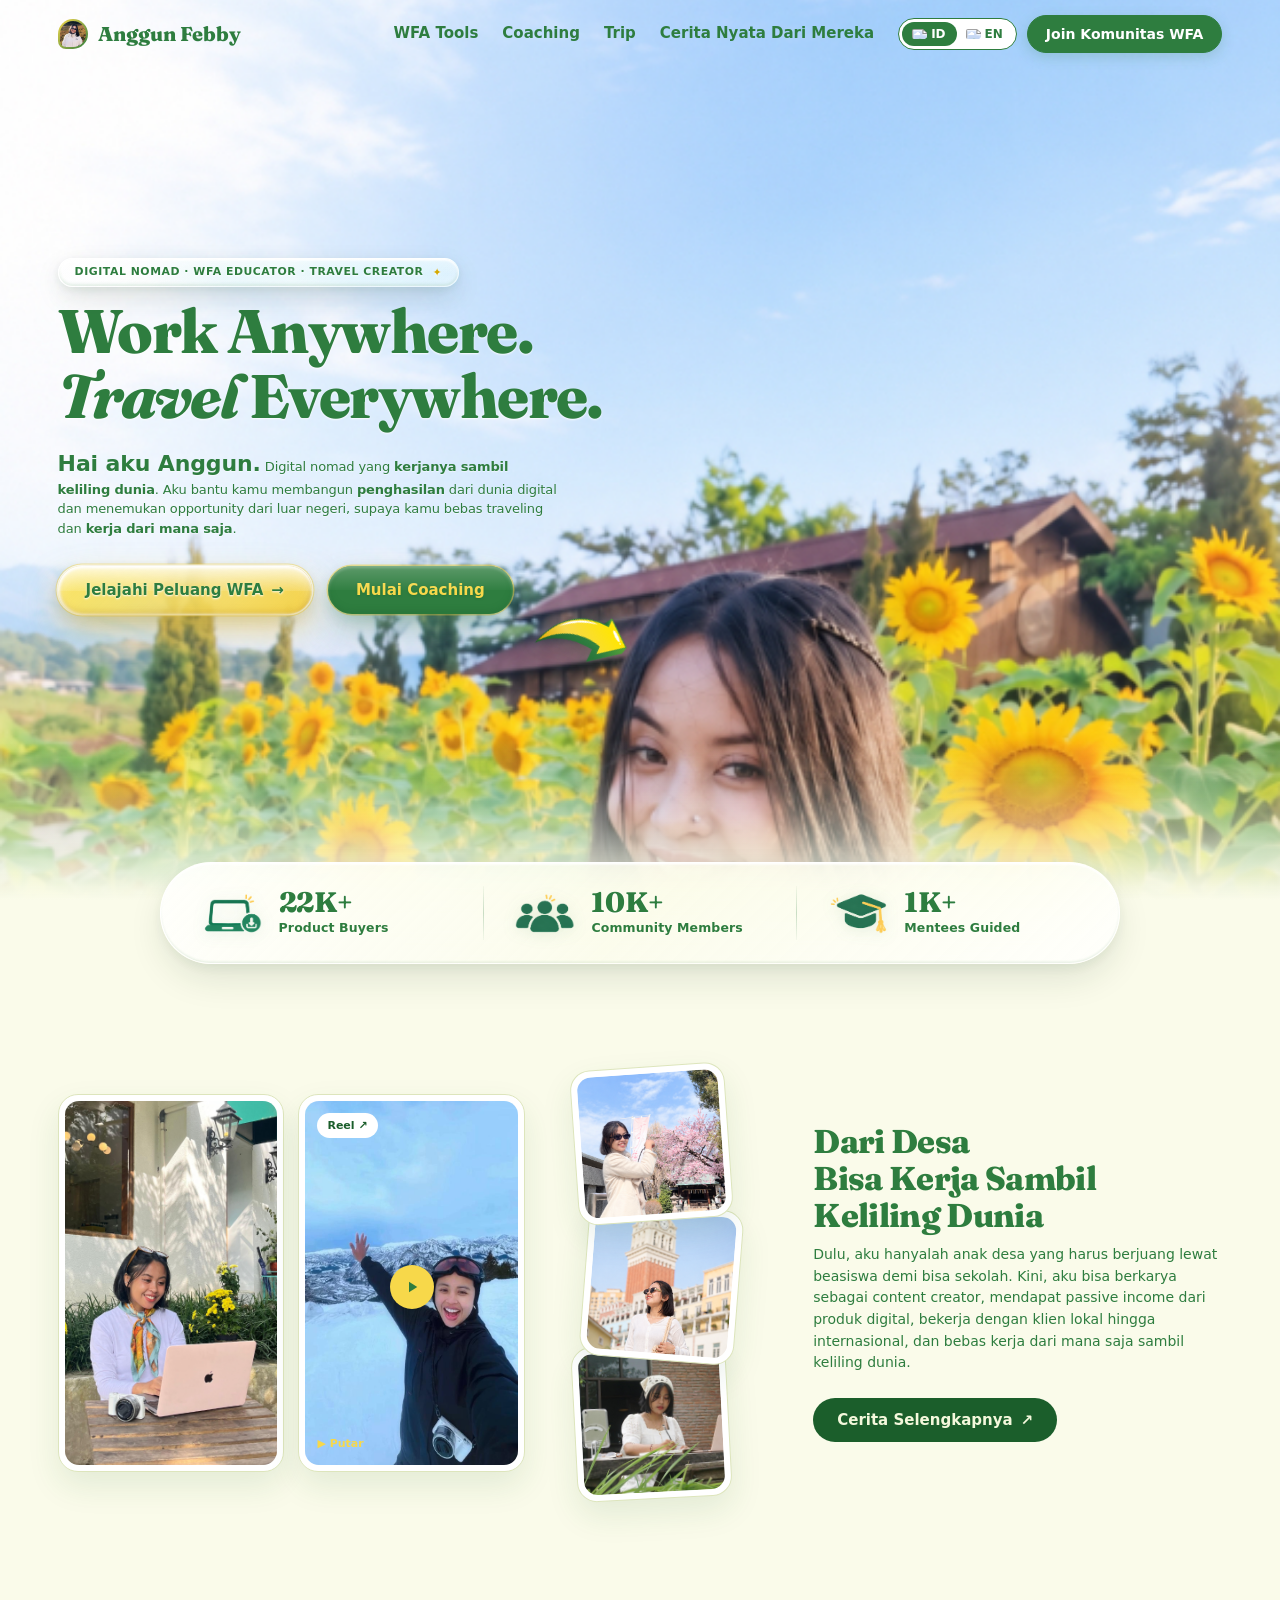
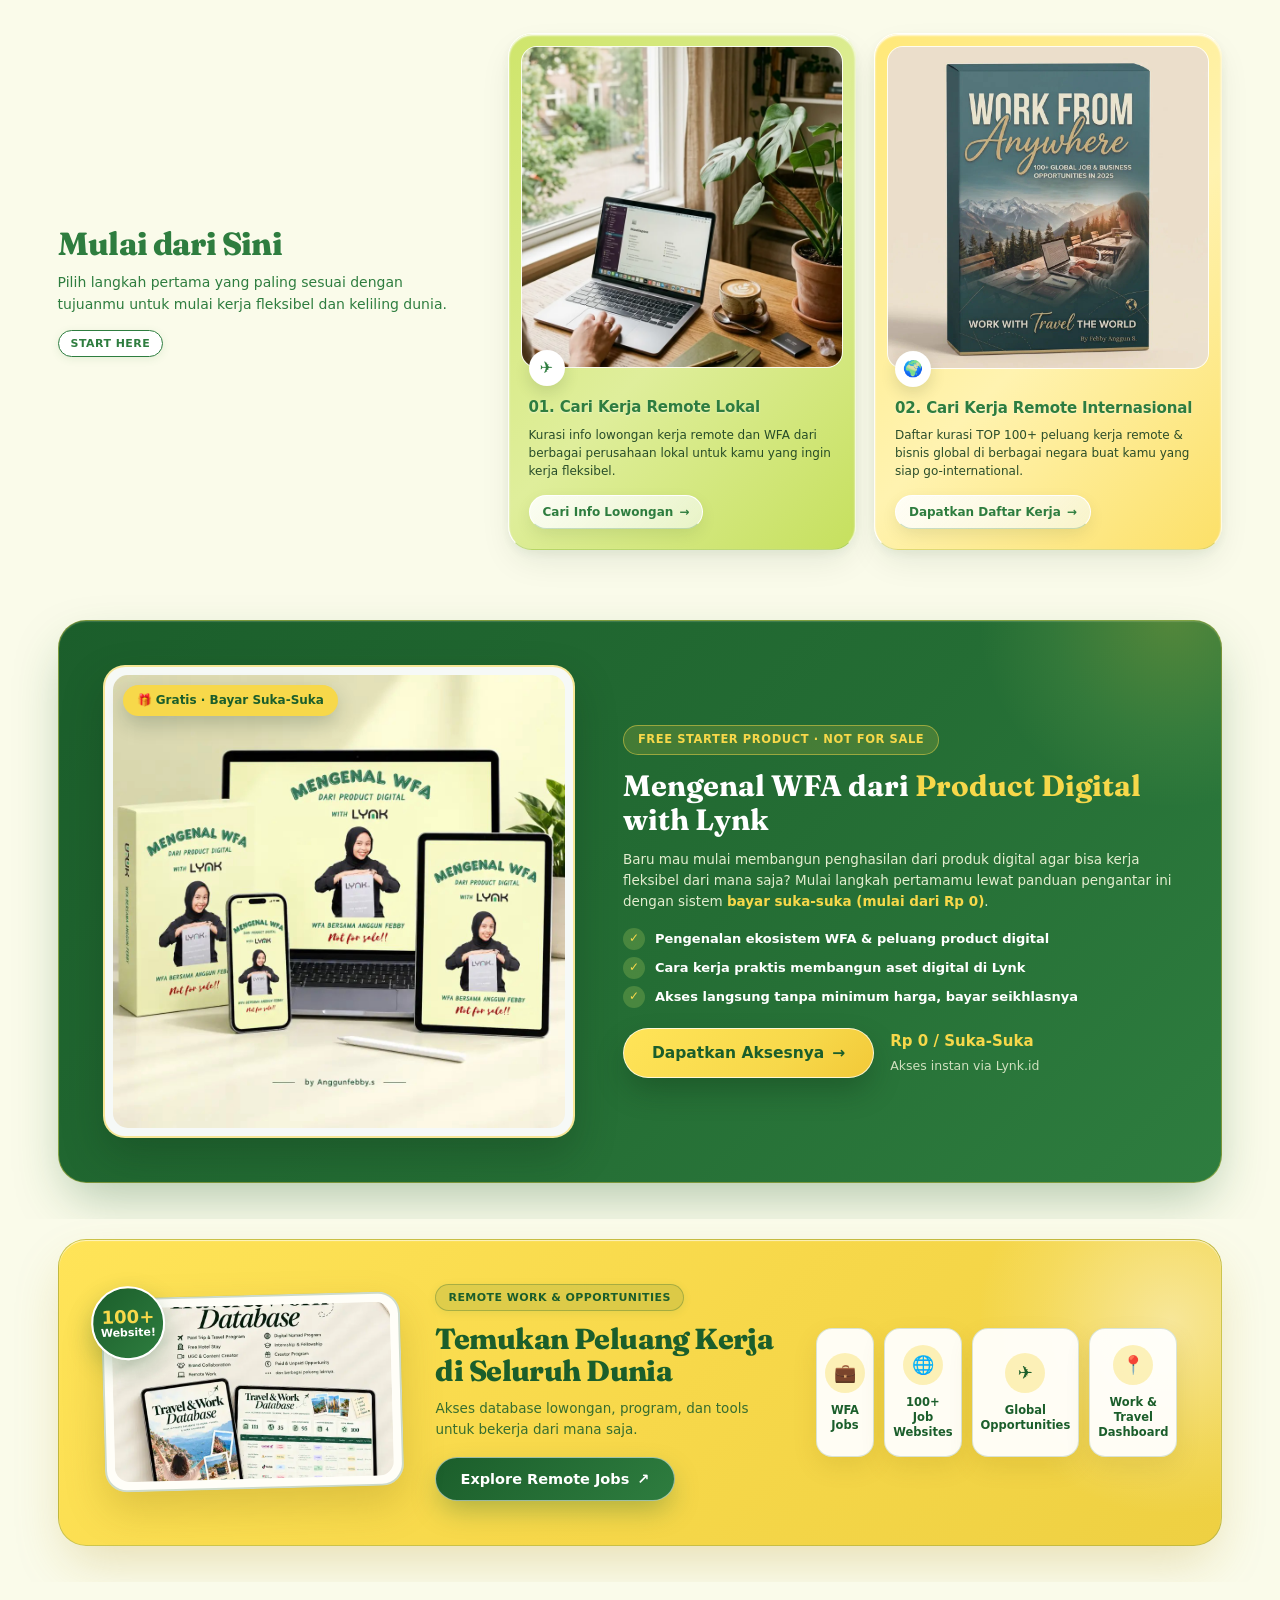
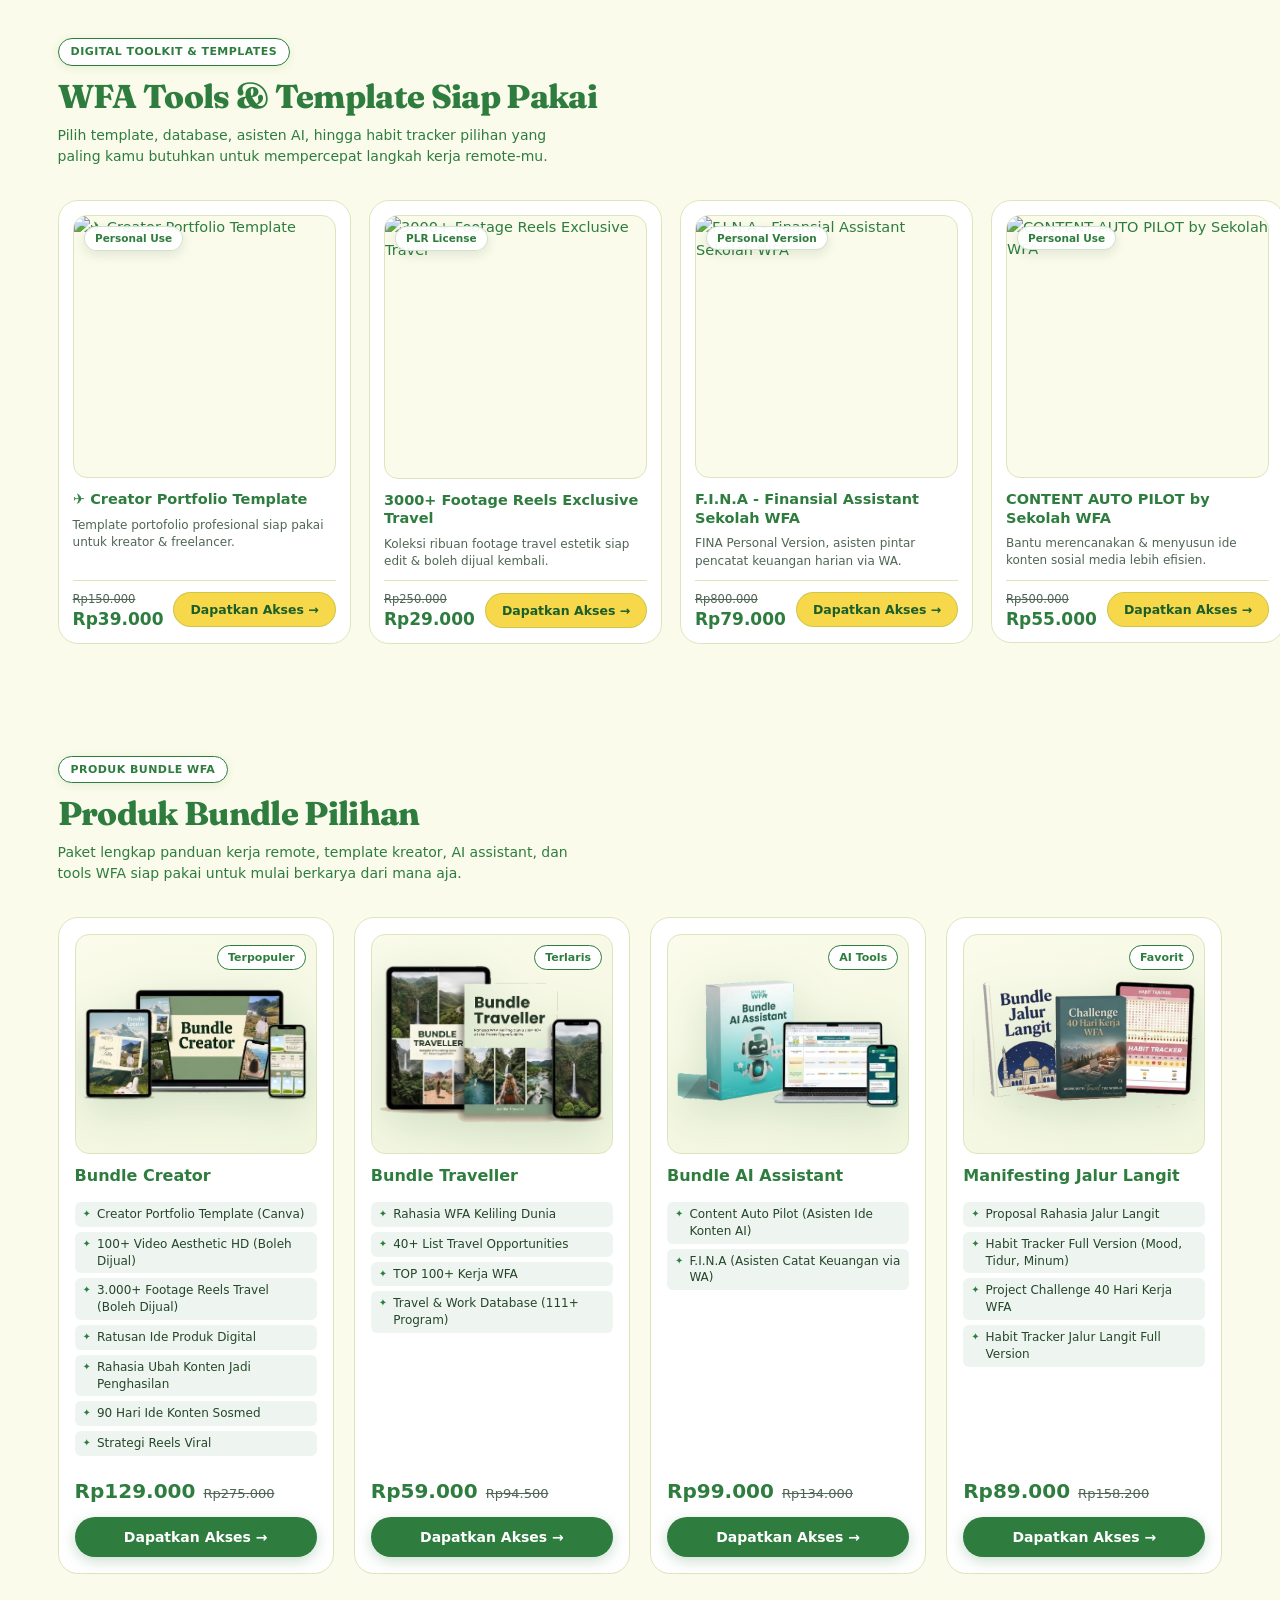
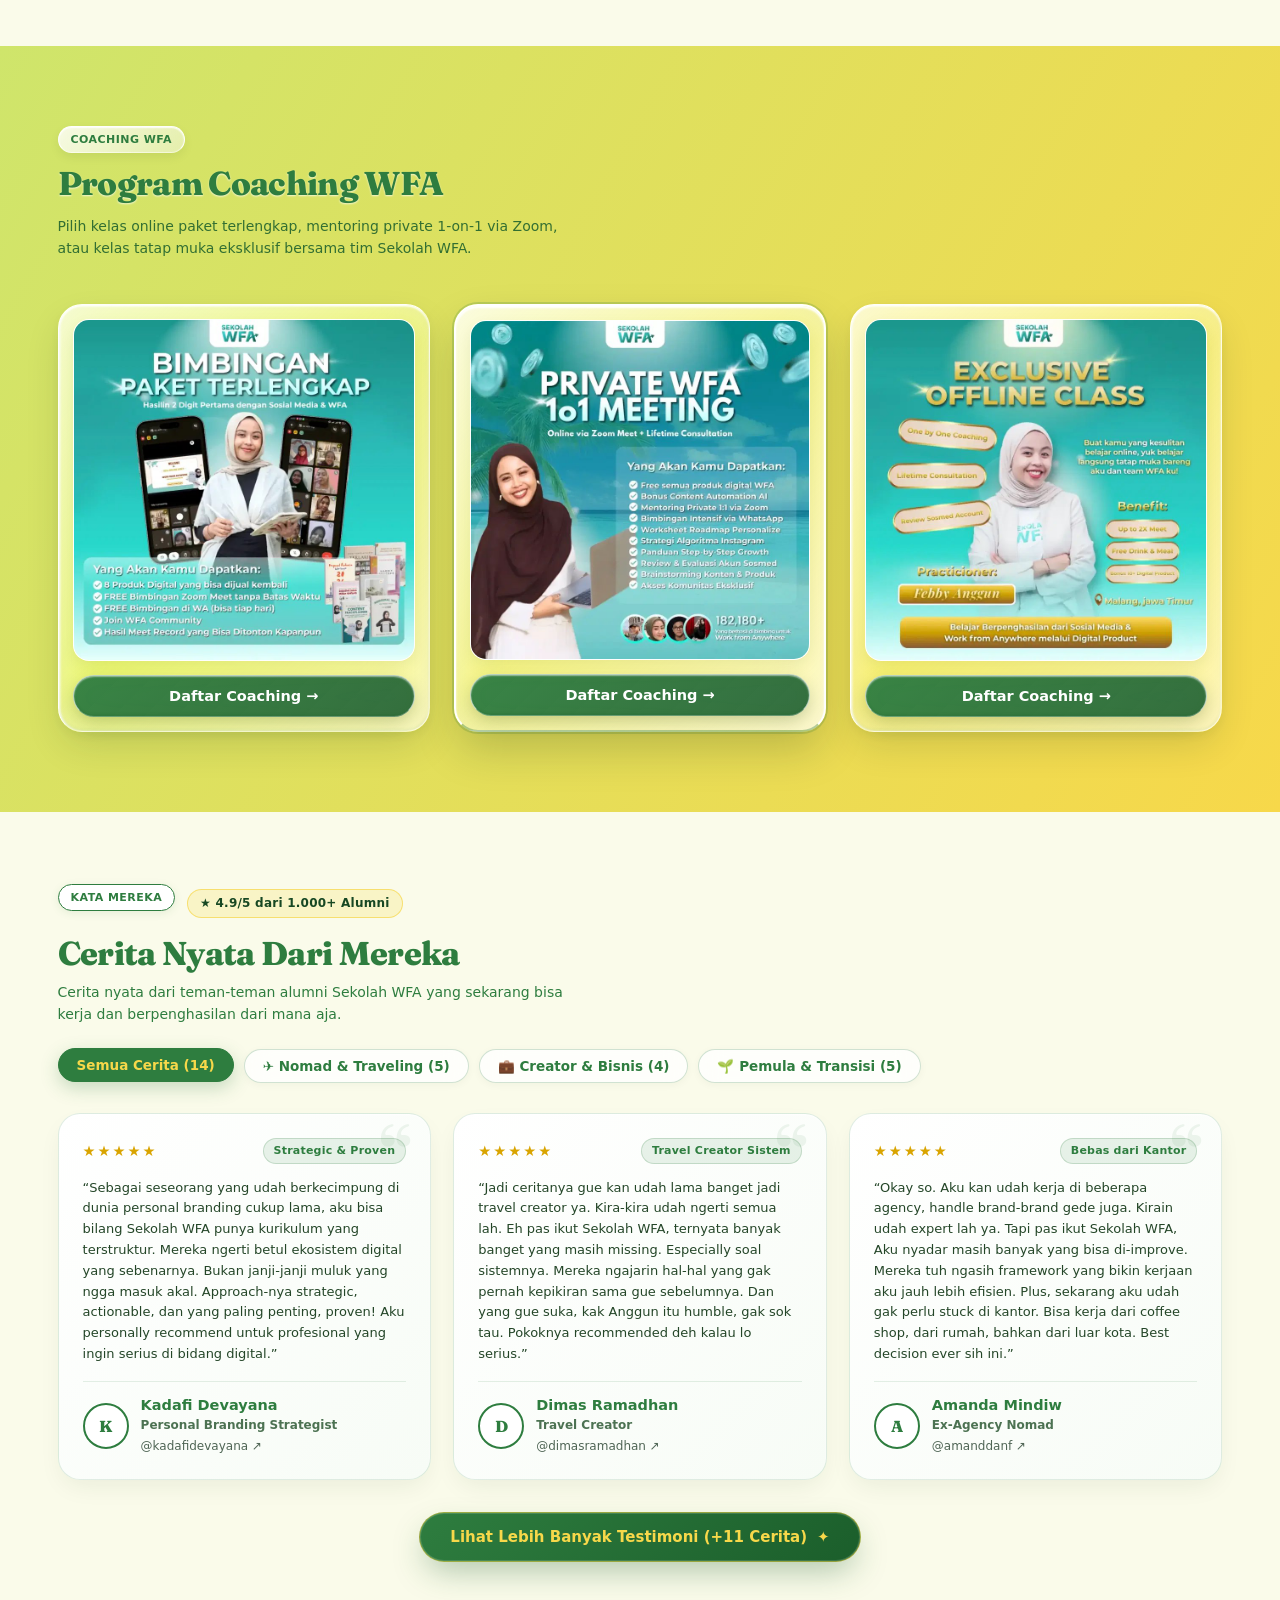
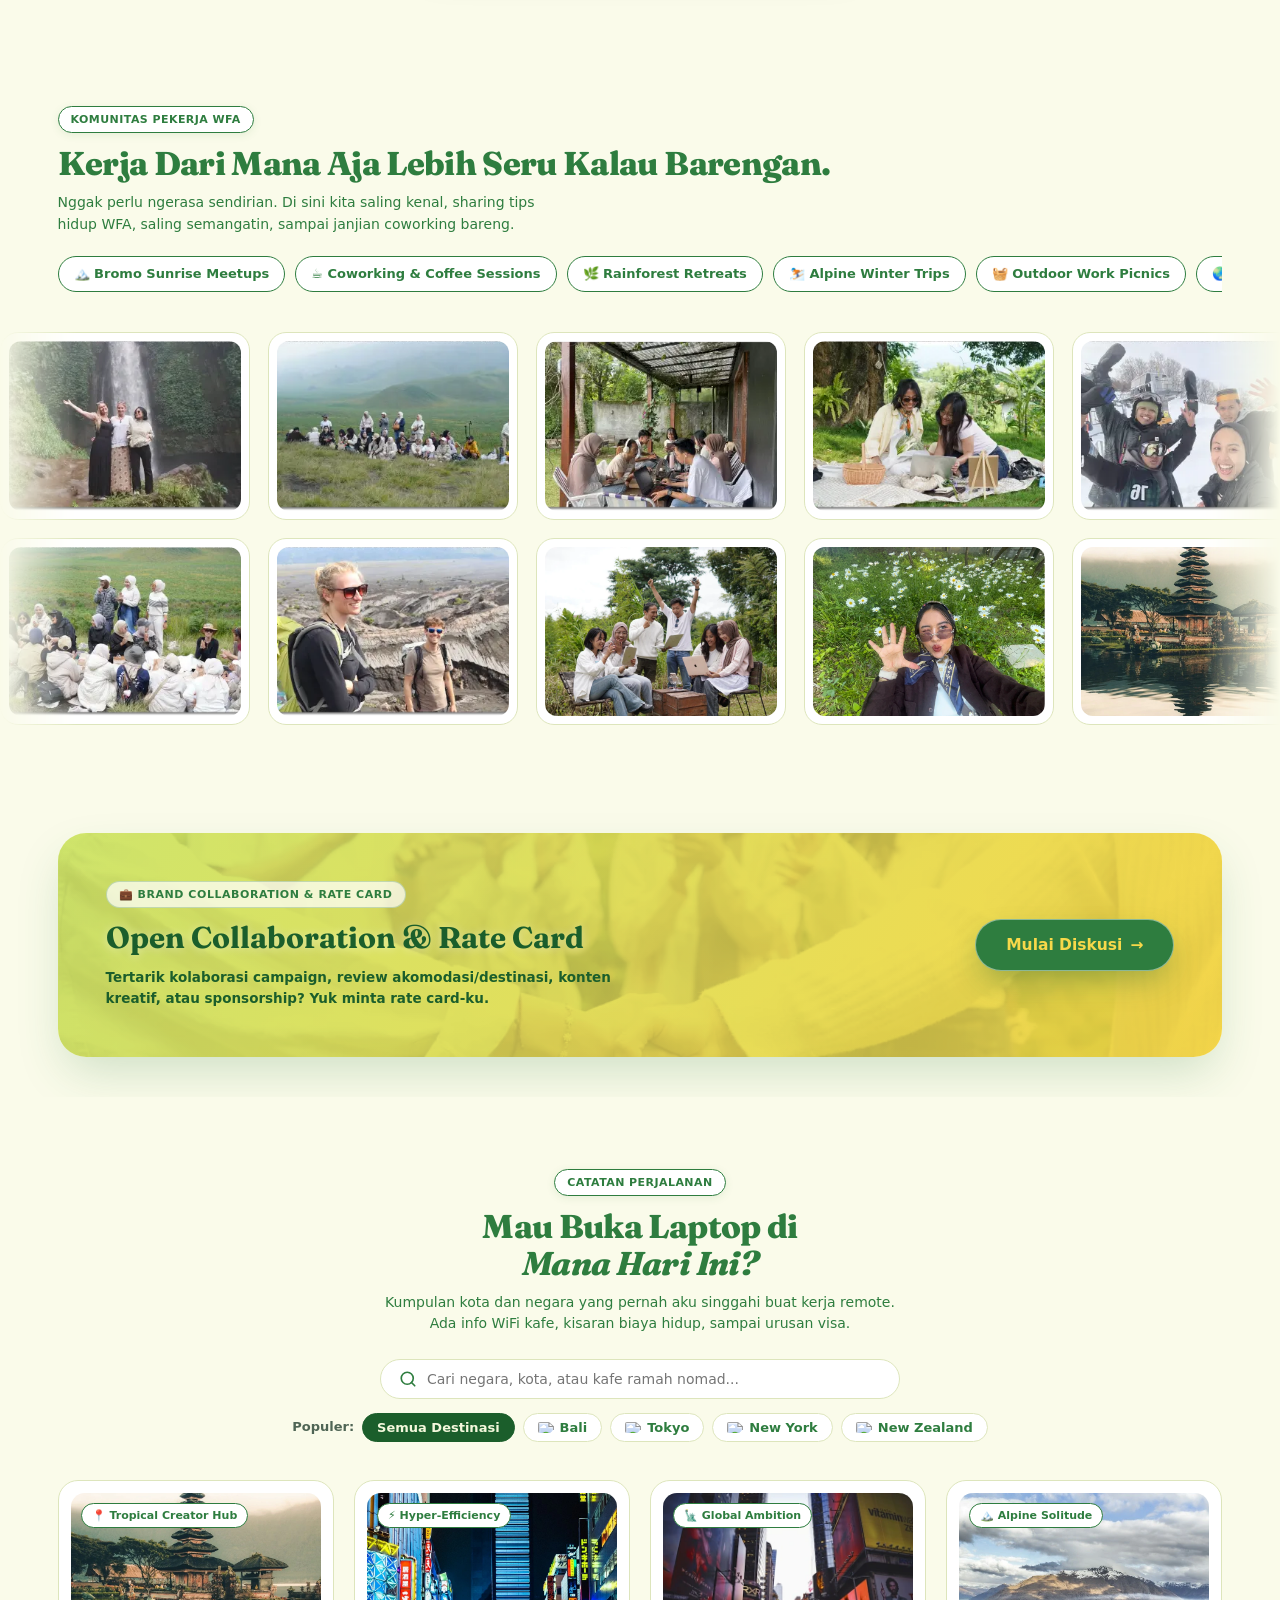
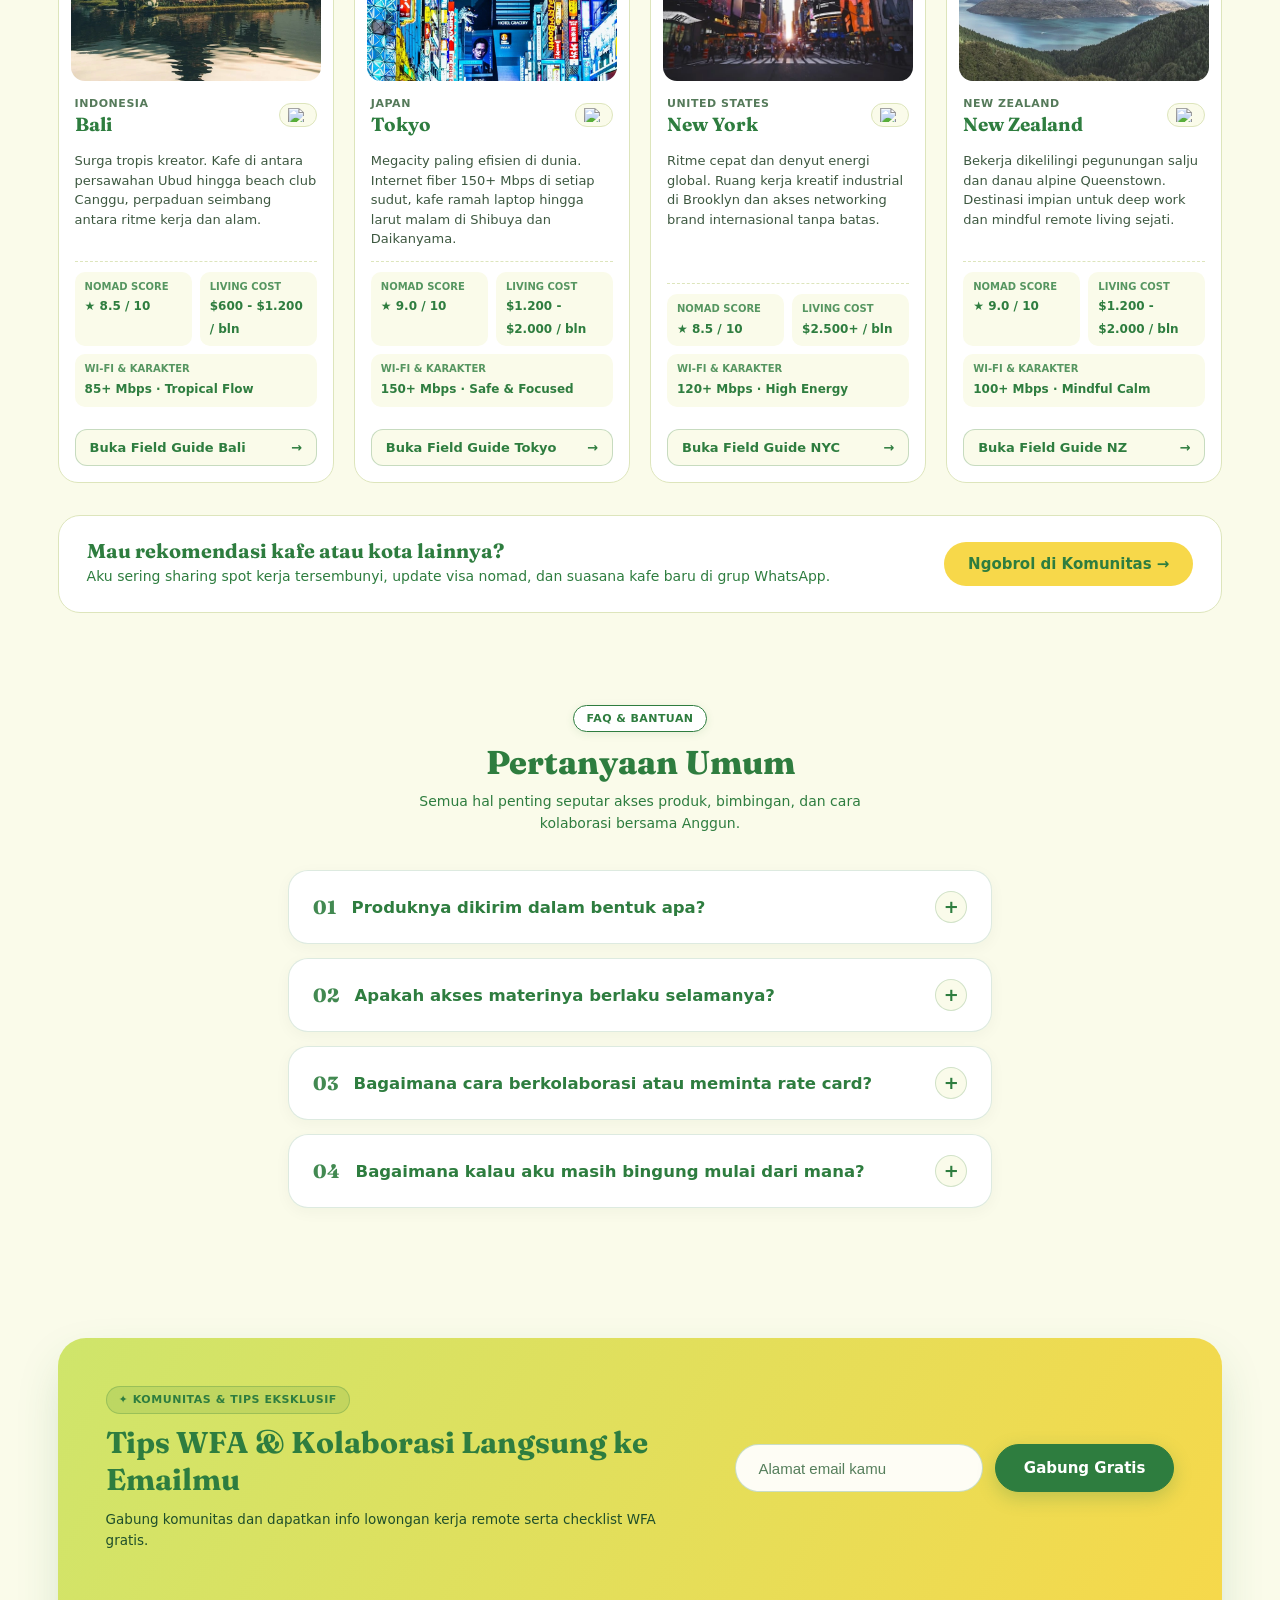
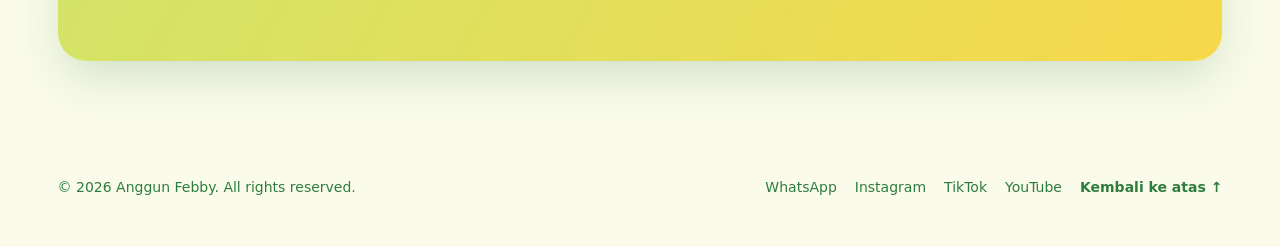
==== commit 4da7f8a3: "style(remote-hub): match Bayar Suka-Suka card style with yellow theme" ====
--- a/index.html
+++ b/index.html
@@ -401,7 +401,8 @@
            ================================================================ -->
       <section class="section remote-hub-section" id="remote-opportunities">
         <div class="wrap">
-          <div class="remote-hub-grid reveal-up">
+          <div class="remote-hub-card reveal-up">
+            <div class="remote-hub-grid">
             <div class="remote-hub-visual">
               <div class="remote-hub-laptop">
                 <img src="assets/travel-work-database.png" alt="Travel & Work Database Laptop Preview" loading="lazy">
@@ -440,6 +441,7 @@
                 <span class="remote-mini-icon" aria-hidden="true">📍</span>
                 <strong>Work &amp; Travel<br>Dashboard</strong>
               </div>
+            </div>
             </div>
           </div>
         </div>
--- a/css/style.css
+++ b/css/style.css
@@ -1456,10 +1456,35 @@
    ========================================================================== */
 .remote-hub-section {
   background: var(--bg);
-  padding: 40px 0 44px;
+  padding: 20px 0 36px;
+}
+
+.remote-hub-card {
+  position: relative;
+  overflow: hidden;
+  background: linear-gradient(135deg, #FFE458 0%, #F7D84A 52%, #EED042 100%);
+  border: 1.5px solid rgba(27, 94, 43, 0.22);
+  border-radius: 28px;
+  padding: clamp(24px, 3.6vw, 44px);
+  color: var(--deep);
+  box-shadow: 0 22px 52px -10px rgba(180, 145, 20, 0.28),
+    inset 0 1px 1px rgba(255, 255, 255, 0.65);
+}
+
+.remote-hub-card::before {
+  content: '';
+  position: absolute;
+  top: -35%;
+  right: -12%;
+  width: 380px;
+  height: 380px;
+  background: radial-gradient(circle, rgba(255, 255, 255, 0.45) 0%, rgba(255, 251, 224, 0.14) 48%, transparent 72%);
+  pointer-events: none;
 }
 
 .remote-hub-grid {
+  position: relative;
+  z-index: 2;
   display: grid;
   grid-template-columns: 0.95fr 1.1fr 1.15fr;
   gap: clamp(20px, 3vw, 34px);
@@ -1472,11 +1497,11 @@
 
 .remote-hub-laptop {
   position: relative;
-  border-radius: 18px;
-  padding: 6px;
-  background: var(--surface);
-  border: 1.5px solid var(--line);
-  box-shadow: 0 18px 40px rgba(27, 94, 43, 0.12);
+  border-radius: 22px;
+  padding: 8px;
+  background: rgba(255, 255, 255, 0.96);
+  border: 2px solid rgba(27, 94, 43, 0.22);
+  box-shadow: 0 18px 40px rgba(120, 95, 10, 0.22);
   transform: rotate(-1.5deg);
   transition: transform 0.35s var(--ease-fluid);
 }
@@ -1489,7 +1514,7 @@
   width: 100%;
   aspect-ratio: 16 / 10;
   object-fit: cover;
-  border-radius: 13px;
+  border-radius: 15px;
   display: block;
 }
 
@@ -1500,9 +1525,9 @@
   width: 74px;
   height: 74px;
   border-radius: 50%;
-  background: linear-gradient(135deg, #2E7D3F 0%, #1B5E2B 100%);
+  background: linear-gradient(135deg, #1B5E2B 0%, #2E7D3F 100%);
   color: #FFFFFF;
-  border: 2.5px solid var(--sun);
+  border: 2.5px solid #FFFFFF;
   display: flex;
   flex-direction: column;
   align-items: center;
@@ -1526,29 +1551,37 @@
   min-width: 0;
 }
 
+.remote-hub-copy .section-pill {
+  background: rgba(27, 94, 43, 0.12);
+  border: 1px solid rgba(27, 94, 43, 0.28);
+  color: var(--deep);
+}
+
 .remote-hub-copy .section-heading {
-  font-size: clamp(22px, 2.5vw, 30px);
+  font-size: clamp(22px, 2.3vw, 29px);
+  color: var(--deep);
   margin-bottom: 10px;
 }
 
 .remote-hub-copy .section-lead {
   font-size: 13.5px;
+  color: rgba(27, 94, 43, 0.88);
   margin-bottom: 18px;
 }
 
 .remote-hub-btn {
-  background: var(--green);
+  background: linear-gradient(135deg, #1B5E2B 0%, #2E7D3F 100%);
   color: #FFFFFF !important;
-  border: 1px solid var(--green) !important;
-  padding: 11px 22px;
-  font-size: 13.5px;
-  font-weight: 750;
-  box-shadow: 0 10px 24px -4px rgba(27, 94, 43, 0.3);
+  border: 1.5px solid rgba(255, 255, 255, 0.55) !important;
+  padding: 13px 24px;
+  font-size: 14.5px;
+  font-weight: 800;
+  box-shadow: 0 12px 28px -4px rgba(27, 94, 43, 0.34);
 }
 
 .remote-hub-btn:hover {
-  background: #1B5E2B;
-  transform: translateY(-2px);
+  transform: translateY(-3px);
+  box-shadow: 0 18px 34px -4px rgba(27, 94, 43, 0.42);
 }
 
 .remote-hub-mini-grid {
@@ -1559,8 +1592,8 @@
 }
 
 .remote-mini-card {
-  background: var(--surface);
-  border: 1px solid var(--line);
+  background: rgba(255, 255, 255, 0.94);
+  border: 1px solid rgba(27, 94, 43, 0.16);
   border-radius: 16px;
   padding: 16px 8px;
   display: flex;
@@ -1569,20 +1602,20 @@
   justify-content: center;
   text-align: center;
   gap: 10px;
-  box-shadow: 0 8px 22px rgba(20, 50, 25, 0.05);
+  box-shadow: 0 10px 24px rgba(120, 95, 10, 0.12);
   transition: transform 0.25s var(--ease-fluid), border-color 0.25s ease;
 }
 
 .remote-mini-card:hover {
   transform: translateY(-4px);
-  border-color: rgba(46, 125, 63, 0.35);
+  border-color: rgba(27, 94, 43, 0.38);
 }
 
 .remote-mini-icon {
   width: 40px;
   height: 40px;
   border-radius: 50%;
-  background: rgba(207, 229, 107, 0.38);
+  background: rgba(247, 216, 74, 0.36);
   display: inline-flex;
   align-items: center;
   justify-content: center;
@@ -1593,7 +1626,7 @@
   font-size: 11.5px;
   font-weight: 700;
   line-height: 1.3;
-  color: var(--green);
+  color: var(--deep);
 }
 
 /* ==========================================================================
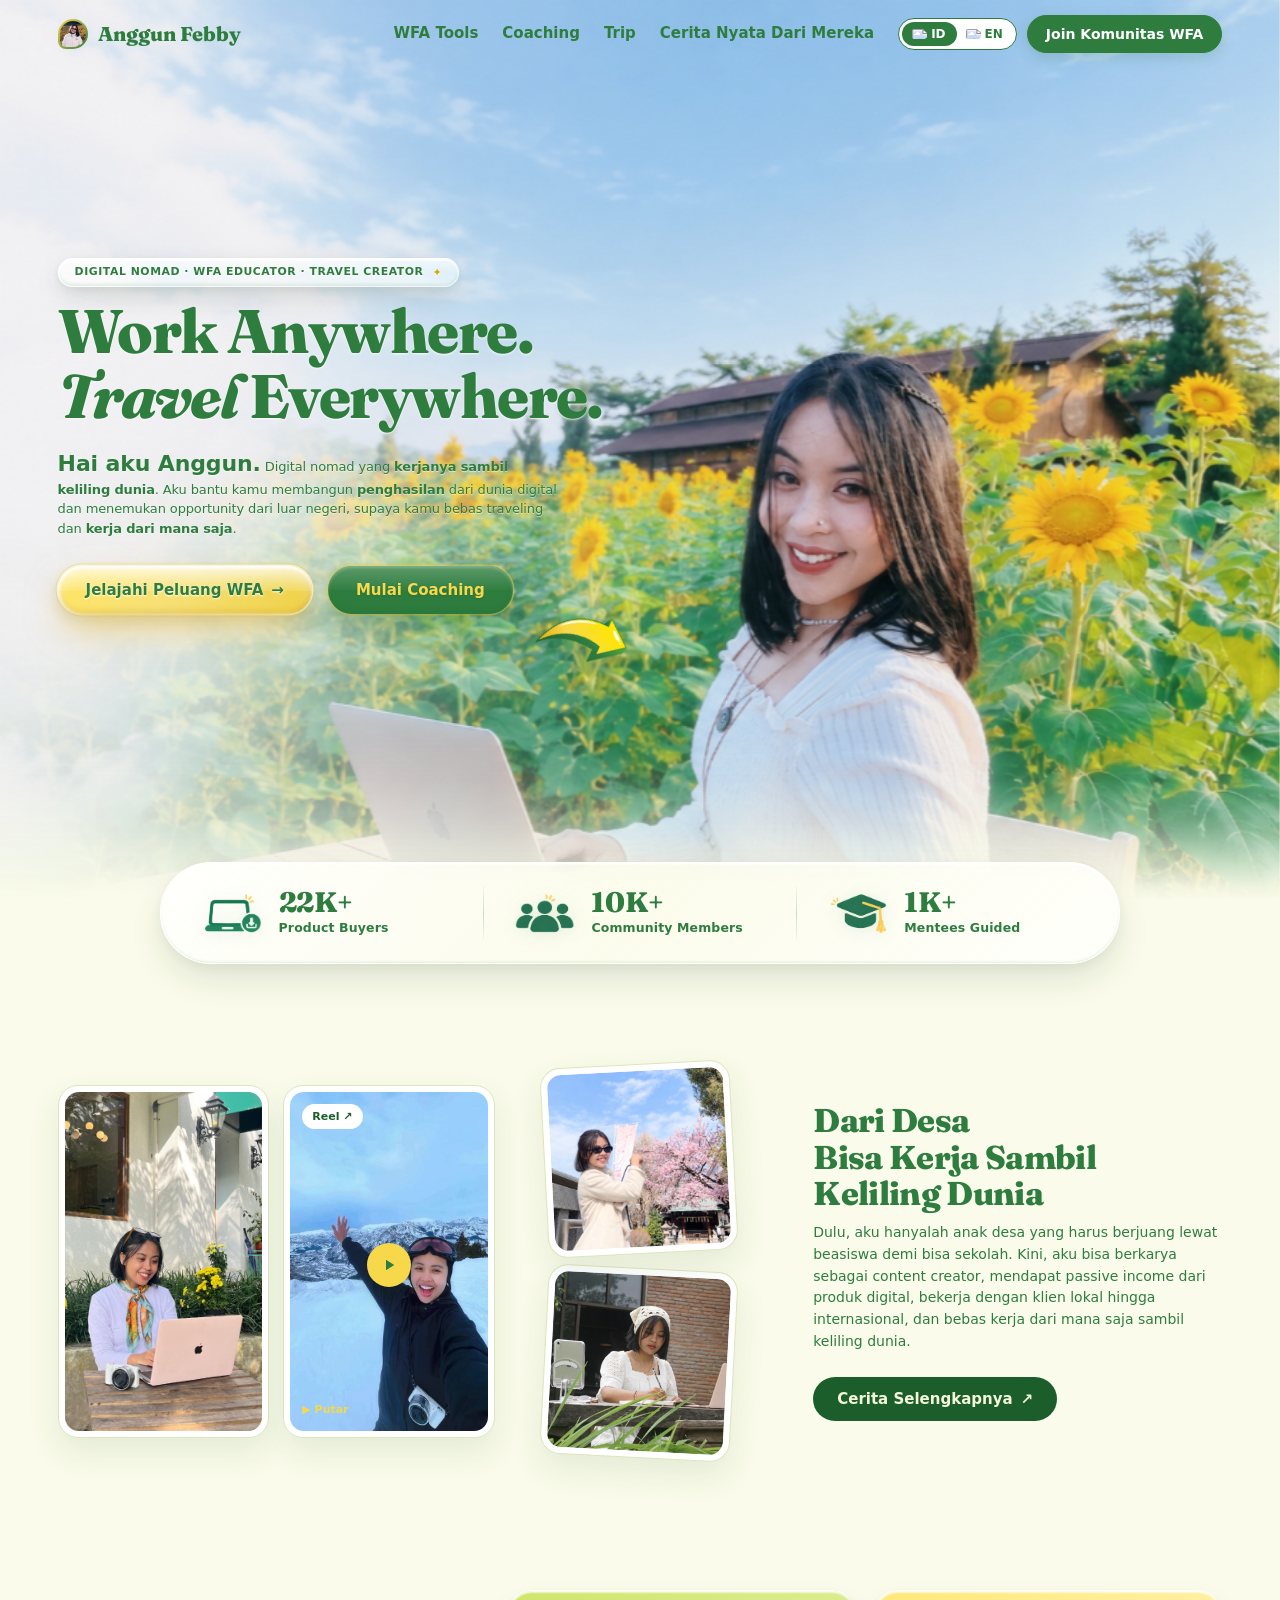
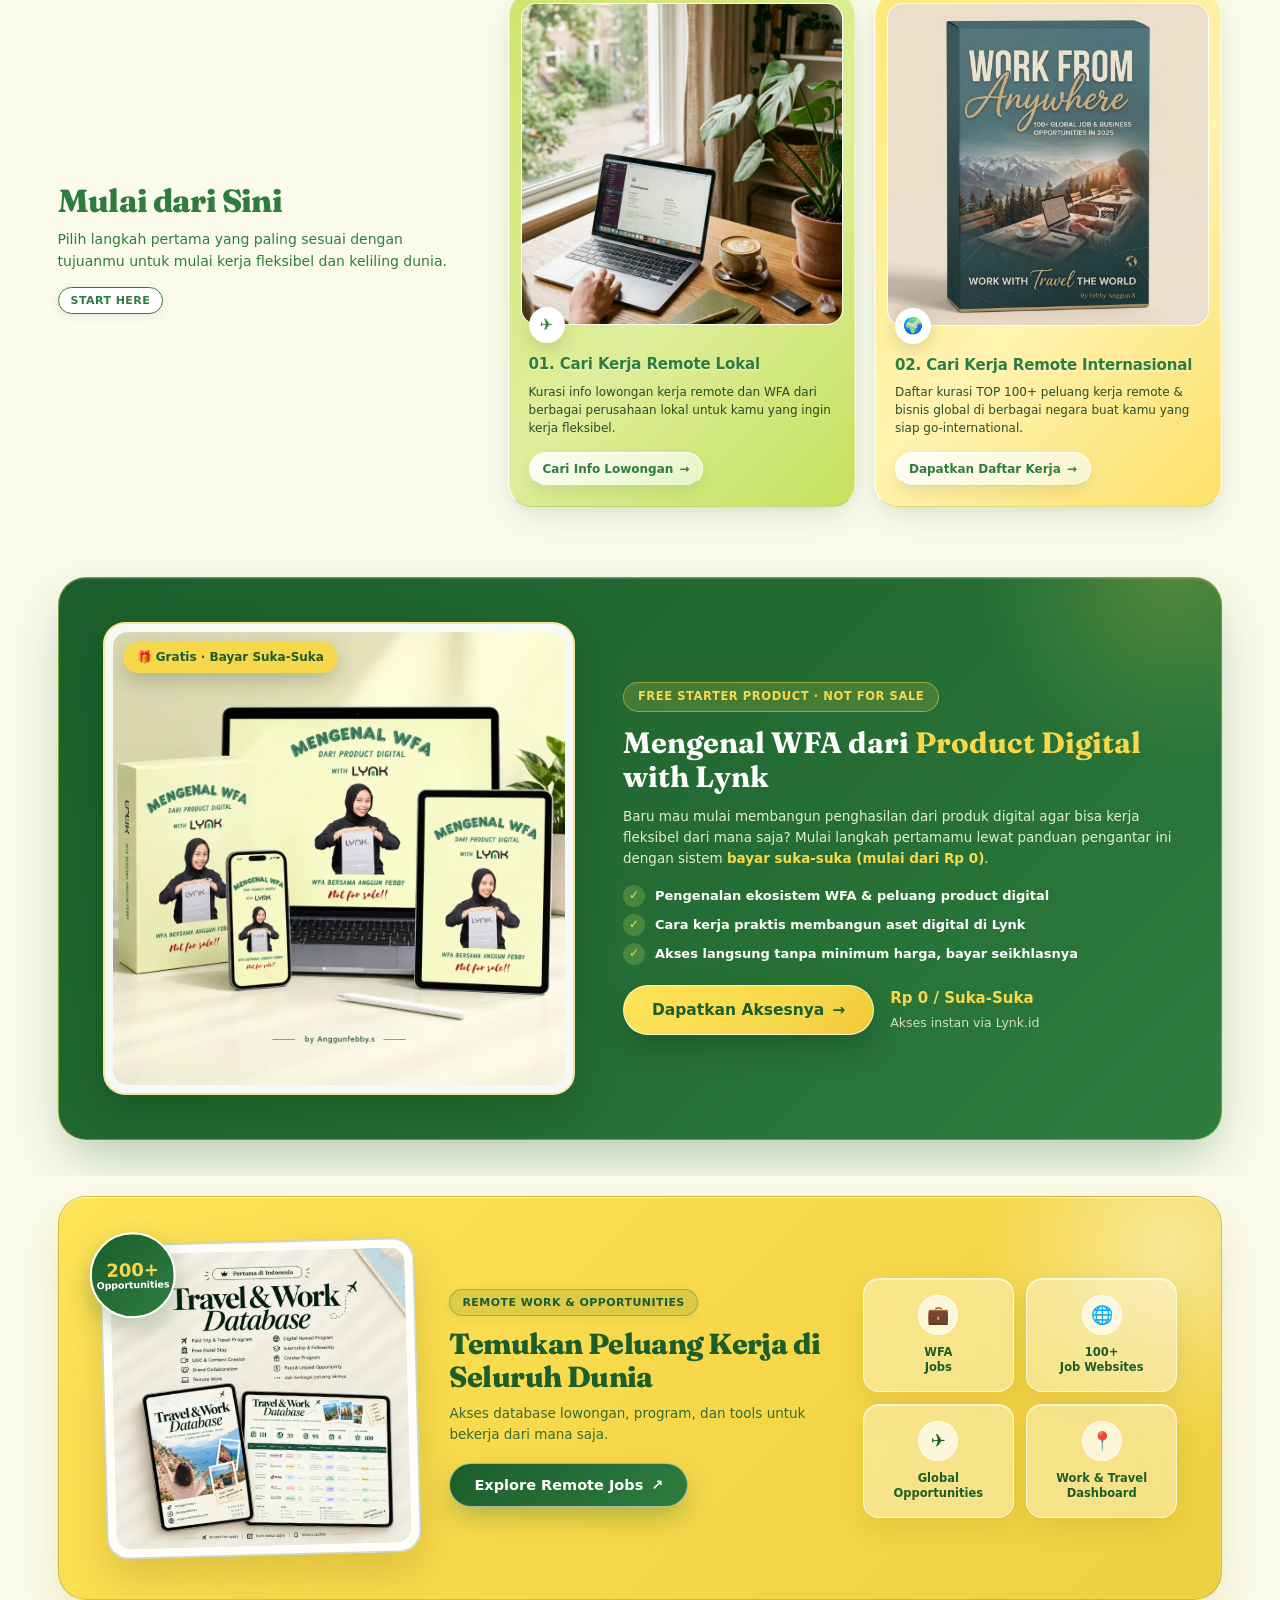
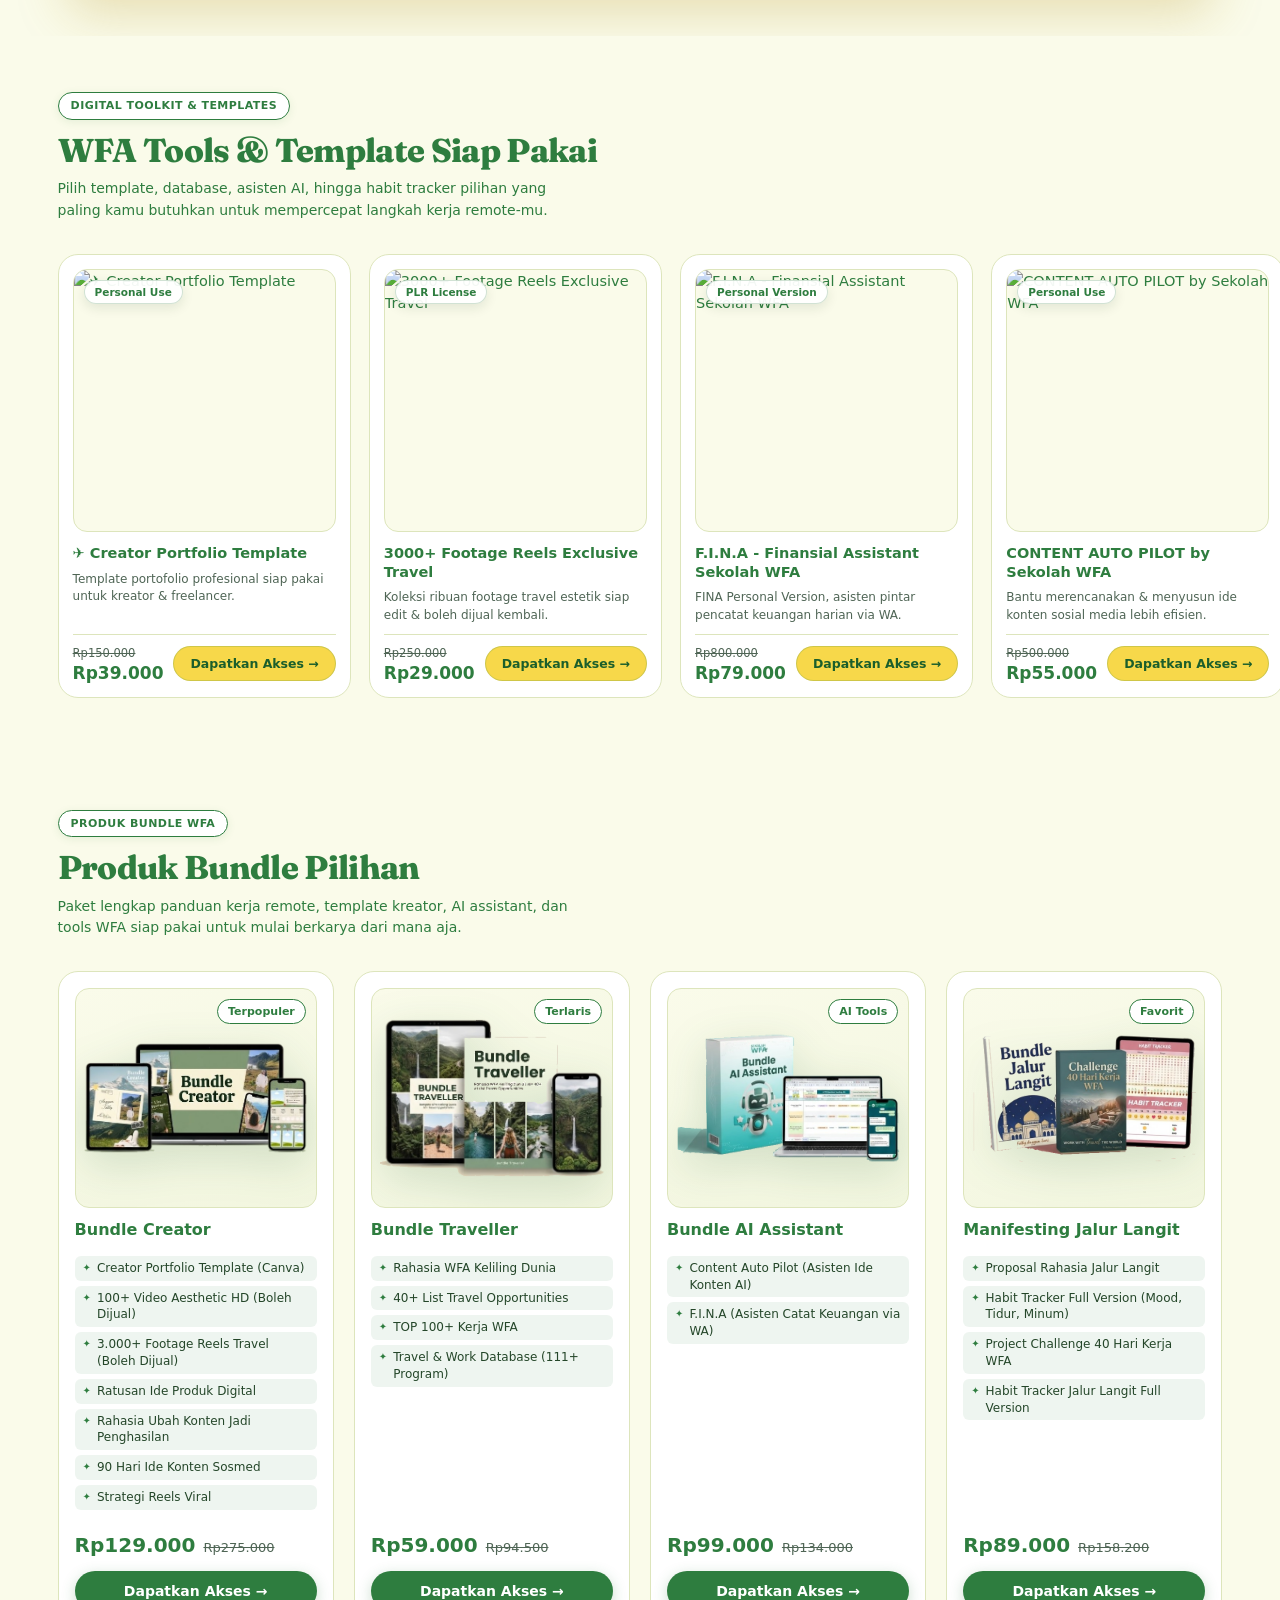
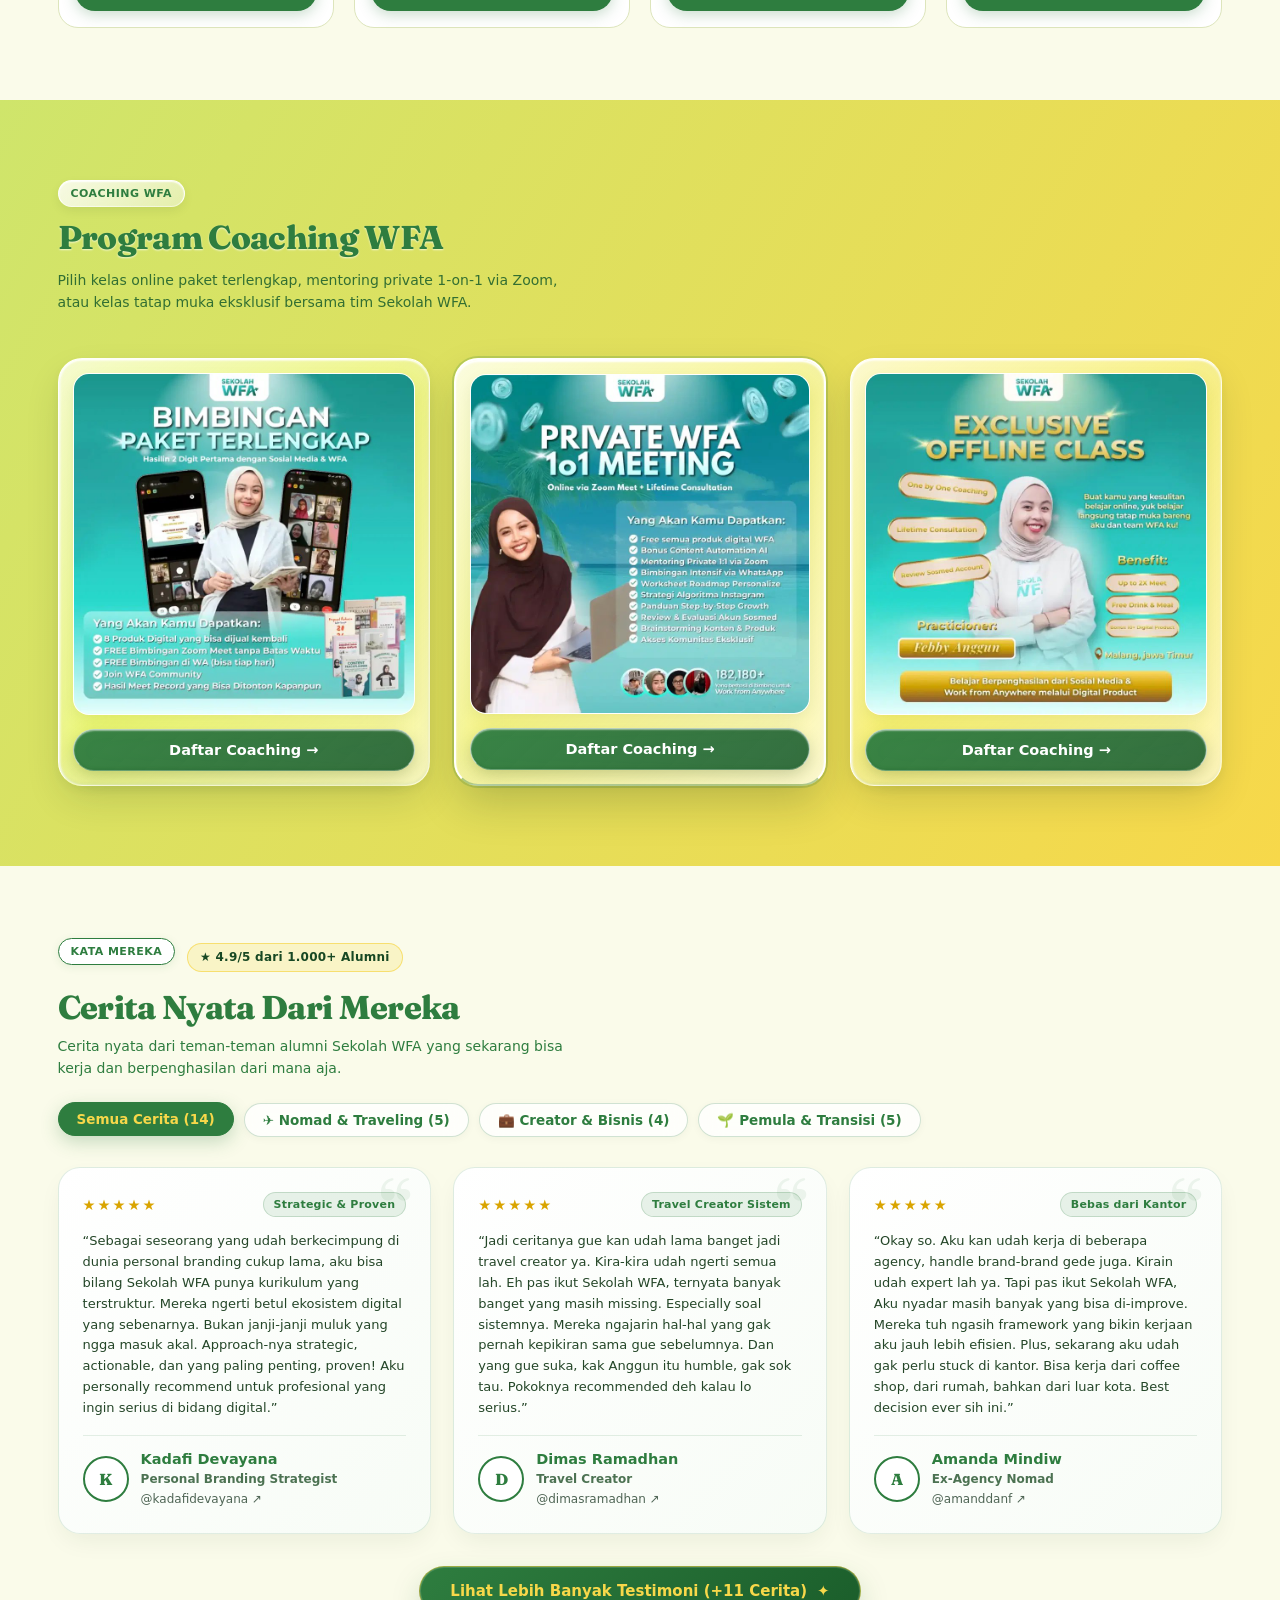
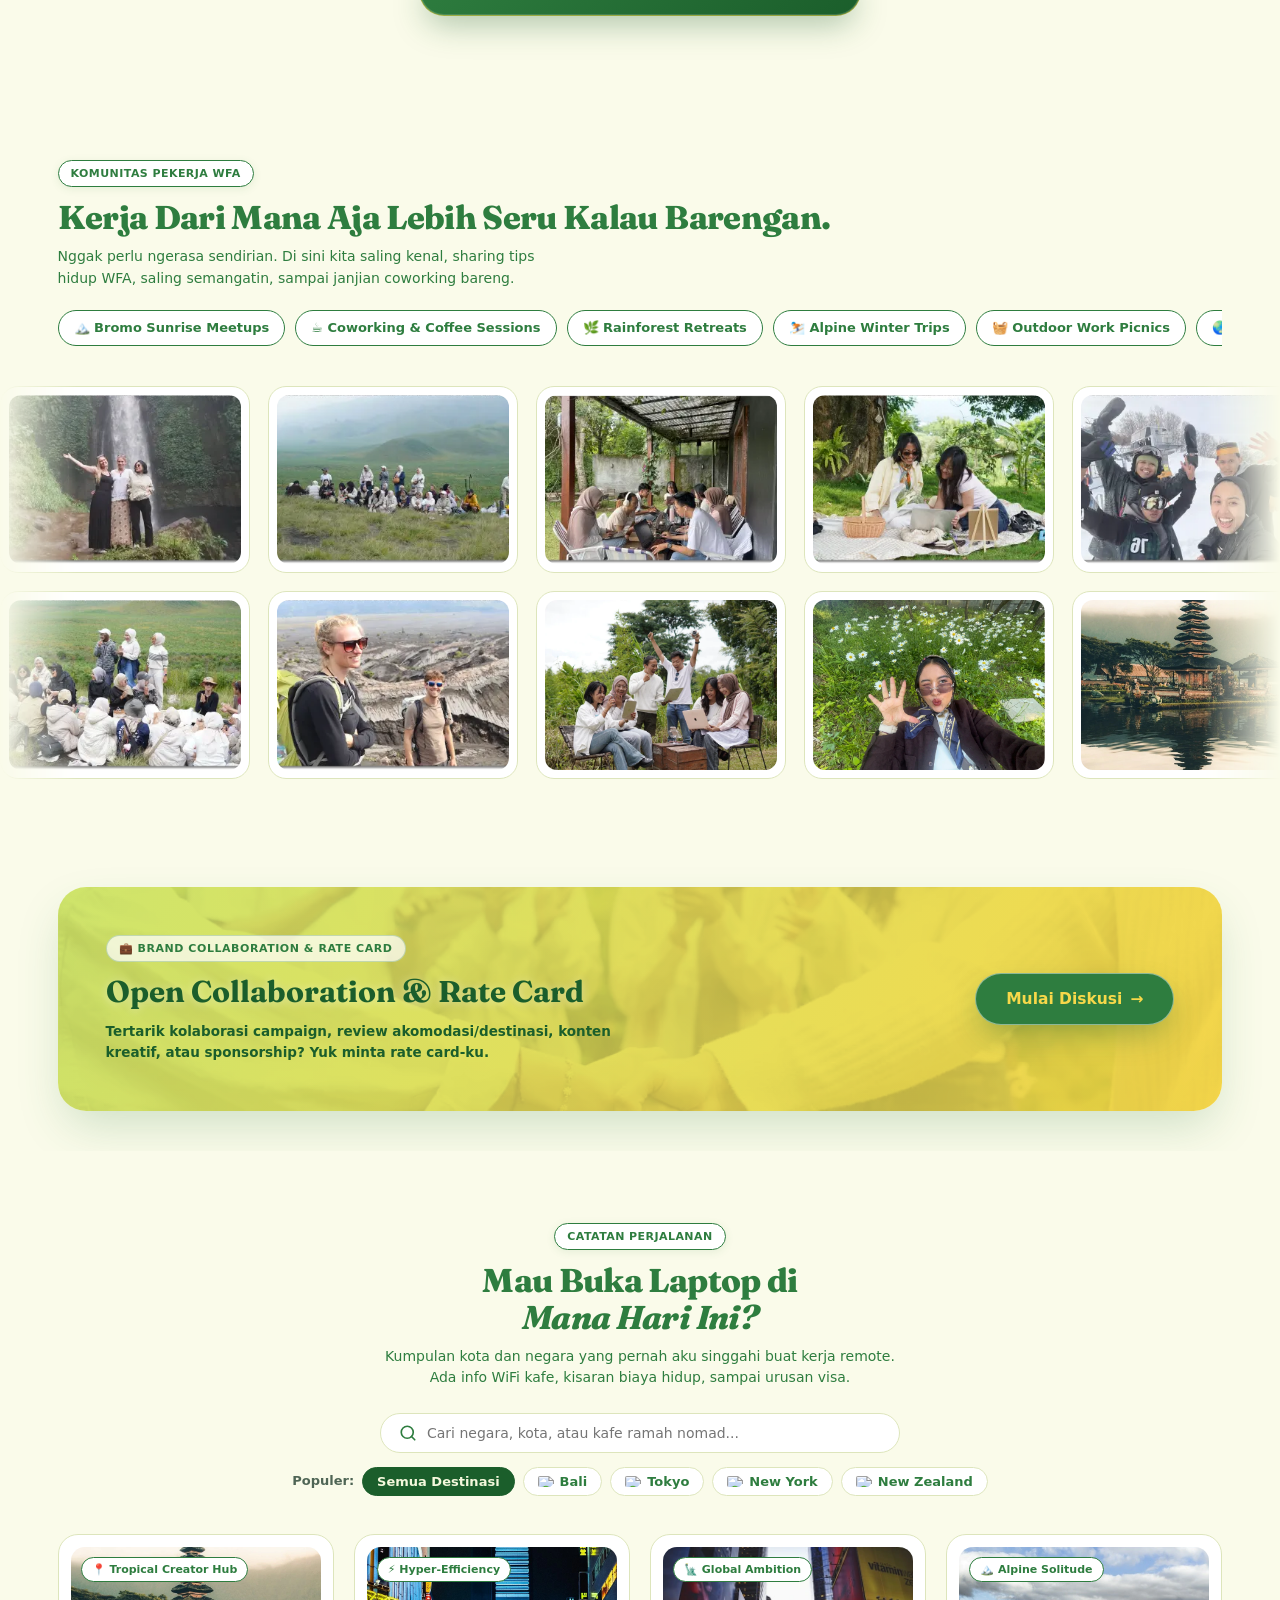
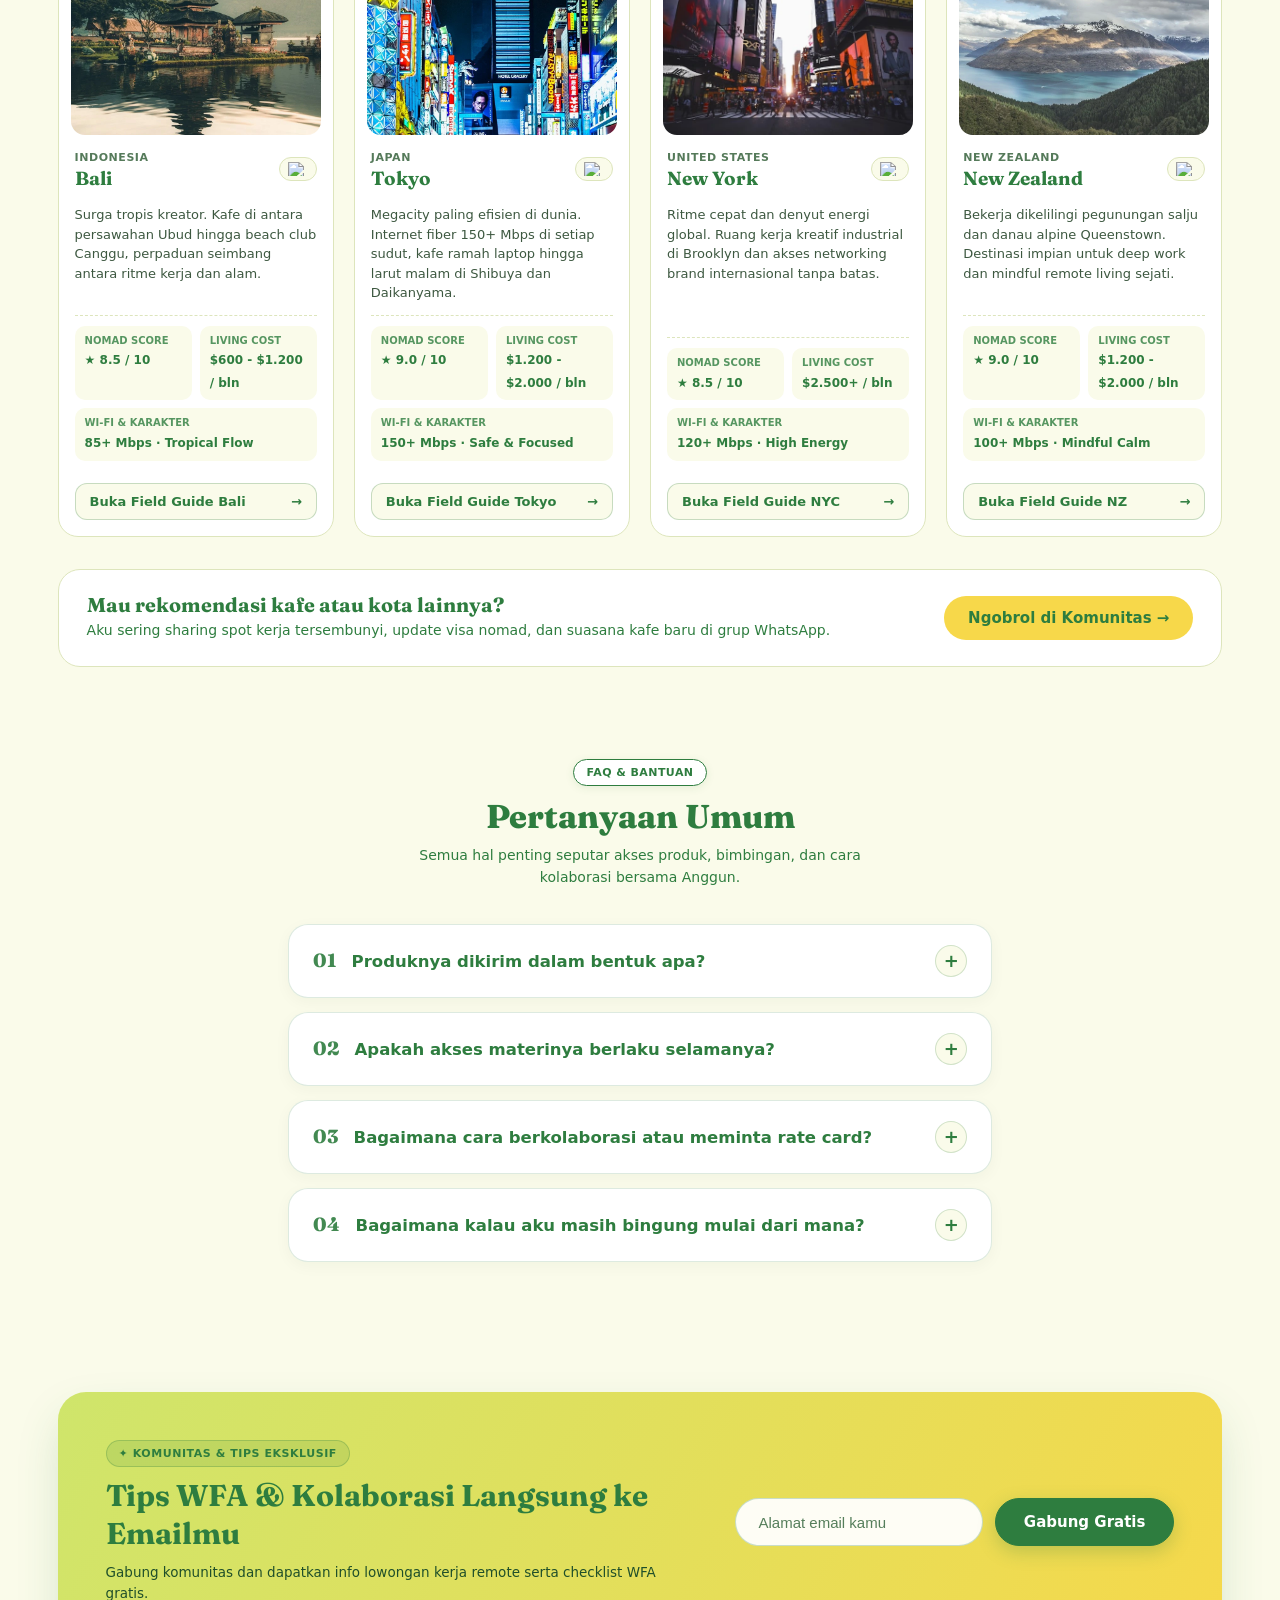
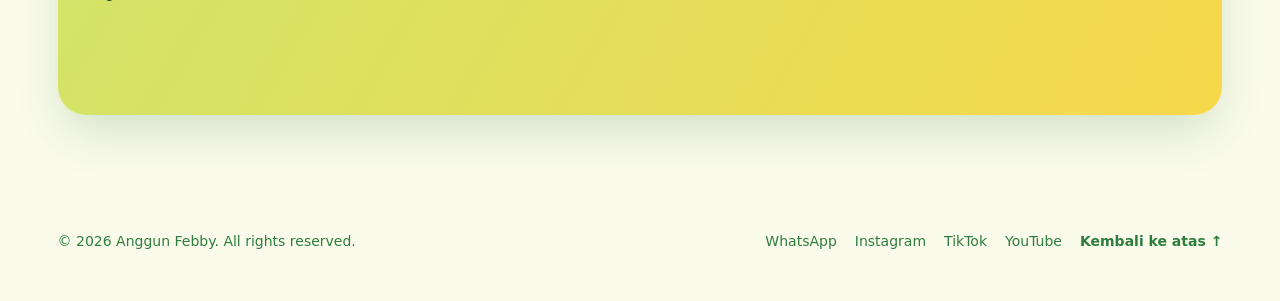
==== commit 11c6b337: "style(remote-hub,story): 2x2 mini-card grid, 200+ Opportunities badge, and 2-photo balanced story co" ====
--- a/index.html
+++ b/index.html
@@ -277,10 +277,6 @@
                   <img src="assets/story (0).webp" alt="Anggun Febby menikmati musim bunga sakura di Jepang"
                     loading="lazy">
                 </figure>
-                <figure class="story-photo-card story-photo-square story-photo-square--right">
-                  <img src="assets/story (2).webp" alt="Anggun Febby traveling dengan latar menara jam klasik"
-                    loading="lazy">
-                </figure>
                 <figure class="story-photo-card story-photo-square story-photo-square--bottom">
                   <img src="assets/story-work.jpg" alt="Anggun Febby berkarya membuat konten dengan laptop di kafe"
                     loading="lazy">
@@ -407,8 +403,8 @@
               <div class="remote-hub-laptop">
                 <img src="assets/travel-work-database.png" alt="Travel & Work Database Laptop Preview" loading="lazy">
                 <div class="remote-hub-badge">
-                  <strong>100+</strong>
-                  <span>Website!</span>
+                  <strong>200+</strong>
+                  <span>Opportunities</span>
                 </div>
               </div>
             </div>
--- a/css/style.css
+++ b/css/style.css
@@ -1486,8 +1486,8 @@
   position: relative;
   z-index: 2;
   display: grid;
-  grid-template-columns: 0.95fr 1.1fr 1.15fr;
-  gap: clamp(20px, 3vw, 34px);
+  grid-template-columns: 0.95fr 1.15fr 0.95fr;
+  gap: clamp(20px, 2.8vw, 32px);
   align-items: center;
 }
 
@@ -1512,8 +1512,9 @@
 
 .remote-hub-laptop img {
   width: 100%;
-  aspect-ratio: 16 / 10;
-  object-fit: cover;
+  aspect-ratio: 1 / 1;
+  object-fit: contain;
+  background: #FAFBEA;
   border-radius: 15px;
   display: block;
 }
@@ -1522,8 +1523,8 @@
   position: absolute;
   top: -14px;
   left: -12px;
-  width: 74px;
-  height: 74px;
+  width: 86px;
+  height: 86px;
   border-radius: 50%;
   background: linear-gradient(135deg, #1B5E2B 0%, #2E7D3F 100%);
   color: #FFFFFF;
@@ -1532,7 +1533,9 @@
   flex-direction: column;
   align-items: center;
   justify-content: center;
-  line-height: 1.05;
+  text-align: center;
+  padding: 6px;
+  line-height: 1.08;
   box-shadow: 0 10px 24px rgba(27, 94, 43, 0.28);
 }
 
@@ -1543,8 +1546,9 @@
 }
 
 .remote-hub-badge span {
-  font-size: 11px;
+  font-size: 9.5px;
   font-weight: 700;
+  letter-spacing: -0.01em;
 }
 
 .remote-hub-copy {
@@ -1587,13 +1591,15 @@
 .remote-hub-mini-grid {
   min-width: 0;
   display: grid;
-  grid-template-columns: repeat(4, 1fr);
-  gap: 10px;
+  grid-template-columns: repeat(2, 1fr);
+  gap: 12px;
 }
 
 .remote-mini-card {
-  background: rgba(255, 255, 255, 0.94);
-  border: 1px solid rgba(27, 94, 43, 0.16);
+  background: rgba(255, 255, 255, 0.36);
+  backdrop-filter: blur(14px);
+  -webkit-backdrop-filter: blur(14px);
+  border: 1.5px solid rgba(255, 255, 255, 0.65);
   border-radius: 16px;
   padding: 16px 8px;
   display: flex;
@@ -1602,20 +1608,23 @@
   justify-content: center;
   text-align: center;
   gap: 10px;
-  box-shadow: 0 10px 24px rgba(120, 95, 10, 0.12);
-  transition: transform 0.25s var(--ease-fluid), border-color 0.25s ease;
+  box-shadow: 0 10px 26px rgba(120, 95, 10, 0.12),
+    inset 0 1px 1px rgba(255, 255, 255, 0.72);
+  transition: transform 0.25s var(--ease-fluid), background 0.25s ease, border-color 0.25s ease;
 }
 
 .remote-mini-card:hover {
   transform: translateY(-4px);
-  border-color: rgba(27, 94, 43, 0.38);
+  background: rgba(255, 255, 255, 0.52);
+  border-color: rgba(255, 255, 255, 0.9);
 }
 
 .remote-mini-icon {
   width: 40px;
   height: 40px;
   border-radius: 50%;
-  background: rgba(247, 216, 74, 0.36);
+  background: rgba(255, 255, 255, 0.68);
+  border: 1px solid rgba(255, 255, 255, 0.85);
   display: inline-flex;
   align-items: center;
   justify-content: center;
@@ -3027,8 +3036,8 @@
 .story-media-collage {
   min-width: 0;
   display: grid;
-  grid-template-columns: 1.6fr 0.78fr;
-  gap: 16px;
+  grid-template-columns: 1.48fr 0.88fr;
+  gap: 14px;
   align-items: center;
 }
 
@@ -3146,31 +3155,26 @@
   min-width: 0;
   display: grid;
   grid-template-columns: 1fr;
+  gap: 14px;
   justify-items: center;
-  padding: 6px 4px;
+  padding: 4px 0;
 }
 
 .story-photo-square {
   position: relative;
   width: 100%;
-  max-width: 155px;
+  max-width: 190px;
   aspect-ratio: 1 / 1;
 }
 
 .story-photo-square--left {
-  transform: rotate(-4deg) translateX(-4px);
-  z-index: 3;
-}
-
-.story-photo-square--right {
-  transform: rotate(4.5deg) translateX(6px);
-  margin-top: -16px;
+  transform: rotate(-3deg);
   z-index: 2;
 }
 
 .story-photo-square--bottom {
-  transform: rotate(-3deg) translateX(-4px);
-  margin-top: -16px;
+  transform: rotate(3deg);
+  margin-top: 0;
   z-index: 1;
 }
 
@@ -3931,7 +3935,7 @@
   }
 
   .remote-hub-mini-grid {
-    grid-template-columns: repeat(4, 1fr);
+    grid-template-columns: repeat(2, 1fr);
   }
 
   .pathways-intro {
@@ -4176,8 +4180,25 @@
     padding: 24px 18px;
   }
 
+  .remote-hub-card {
+    padding: 22px 18px;
+    border-radius: 22px;
+  }
+
+  .remote-hub-badge {
+    top: -10px;
+    left: -6px;
+    width: 78px;
+    height: 78px;
+  }
+
   .remote-hub-mini-grid {
     grid-template-columns: repeat(2, 1fr);
+    gap: 10px;
+  }
+
+  .remote-mini-card {
+    padding: 14px 10px;
   }
 
   .story-grid {
@@ -4186,7 +4207,7 @@
 
   .story-media-collage {
     grid-template-columns: 1fr;
-    gap: 16px;
+    gap: 14px;
   }
 
   .story-portrait-pair {
@@ -4194,9 +4215,10 @@
   }
 
   .story-square-col {
-    grid-template-columns: repeat(3, 1fr);
+    grid-template-columns: repeat(2, 1fr);
+    gap: 12px;
     align-items: center;
-    padding: 6px 4px 18px;
+    padding: 4px 0 8px;
   }
 
   .story-photo-square {
@@ -4204,23 +4226,13 @@
   }
 
   .story-photo-square--left {
-    transform: rotate(-3.5deg);
-    margin-right: -8px;
-    z-index: 3;
-  }
-
-  .story-photo-square--right {
-    transform: rotate(3.5deg) translateY(10px);
+    transform: rotate(-2.5deg);
+    z-index: 2;
+  }
+
+  .story-photo-square--bottom {
+    transform: rotate(2.5deg);
     margin-top: 0;
-    margin-left: -6px;
-    margin-right: -6px;
-    z-index: 2;
-  }
-
-  .story-photo-square--bottom {
-    transform: rotate(-3deg);
-    margin-top: 0;
-    margin-left: -8px;
     z-index: 1;
   }
 
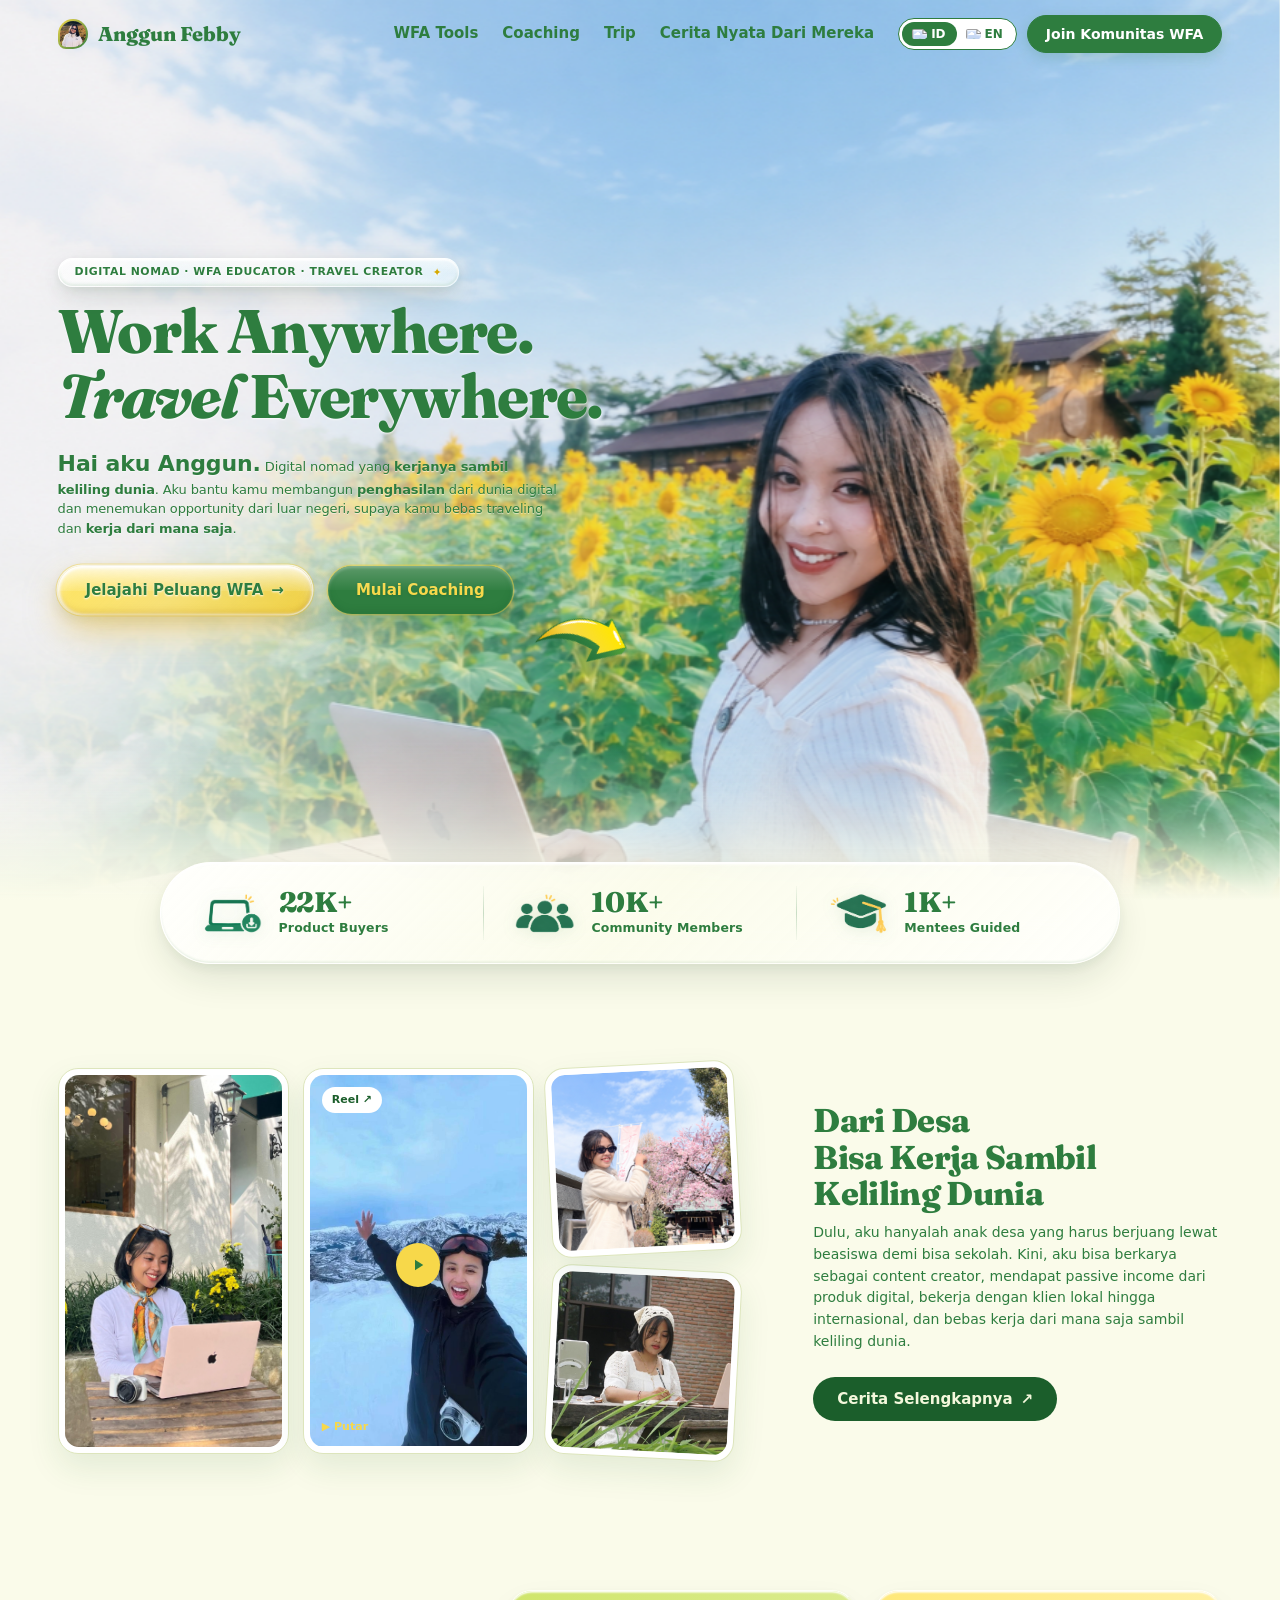
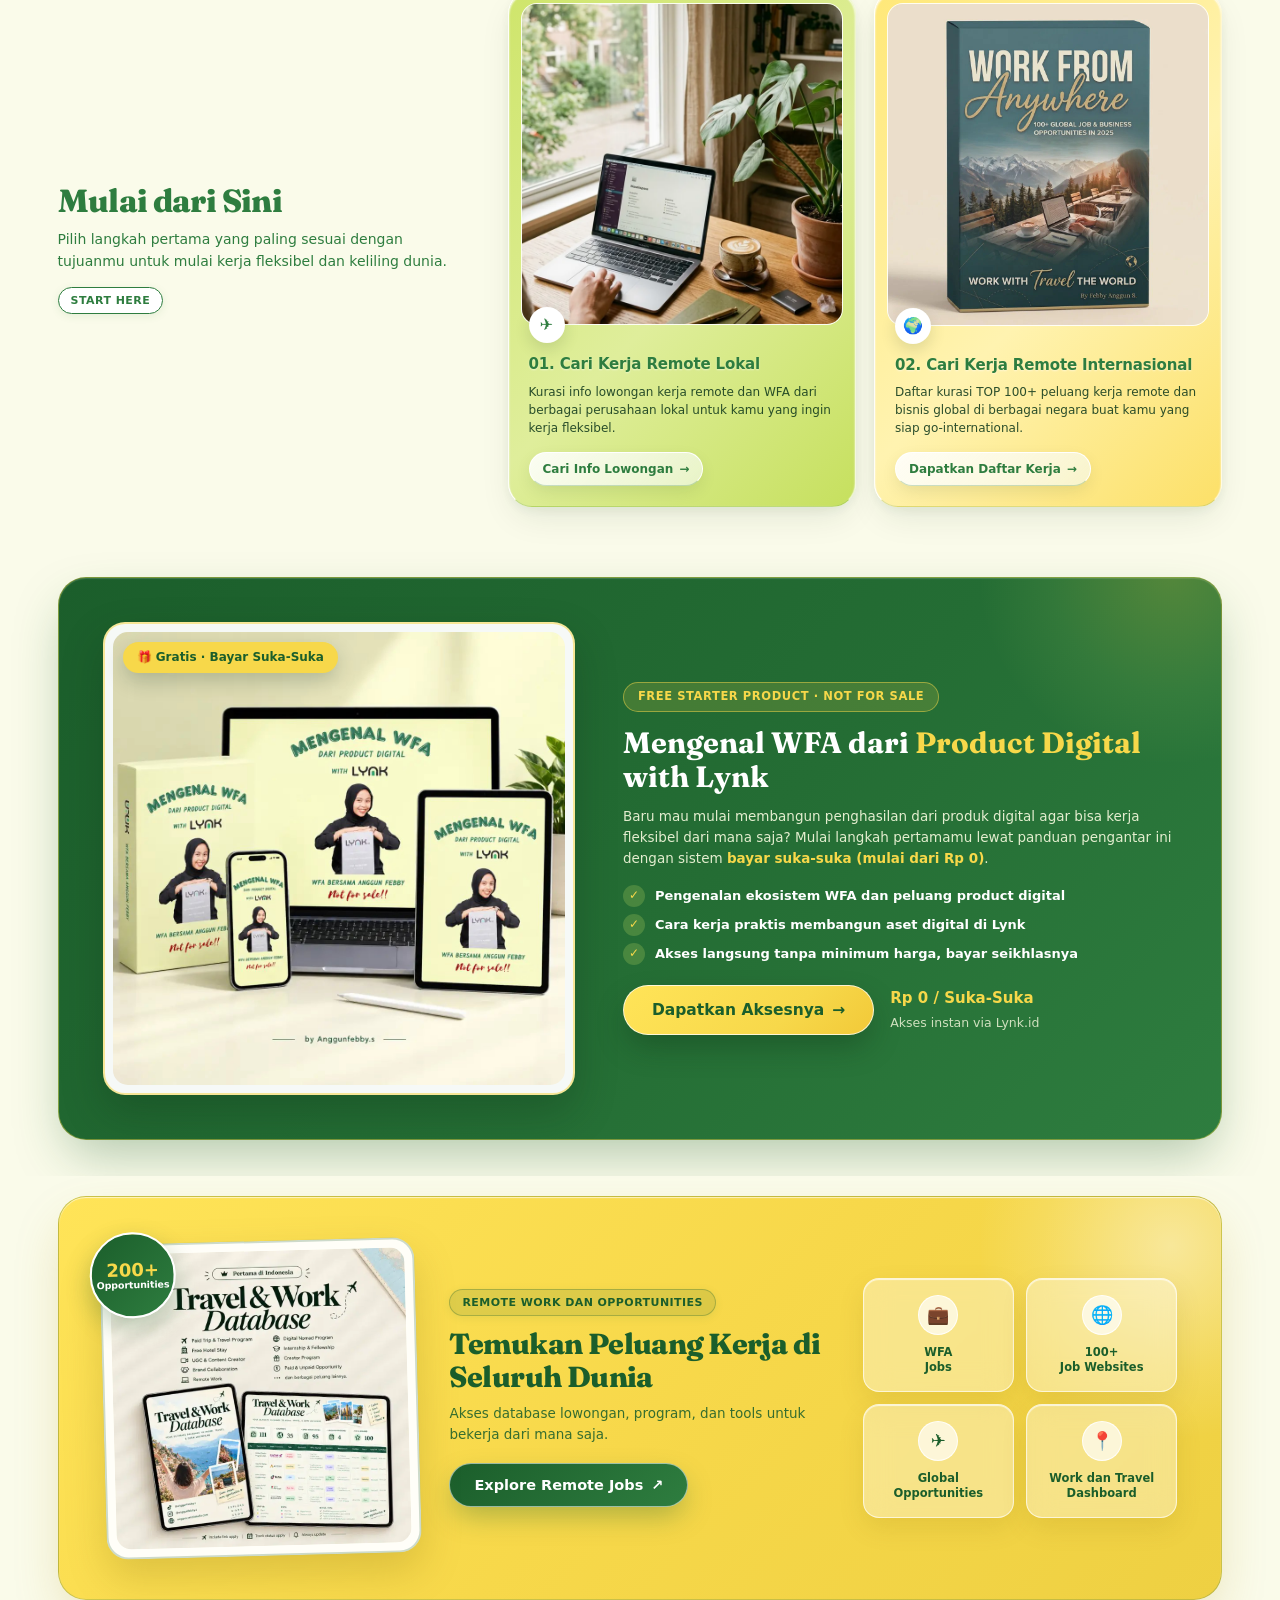
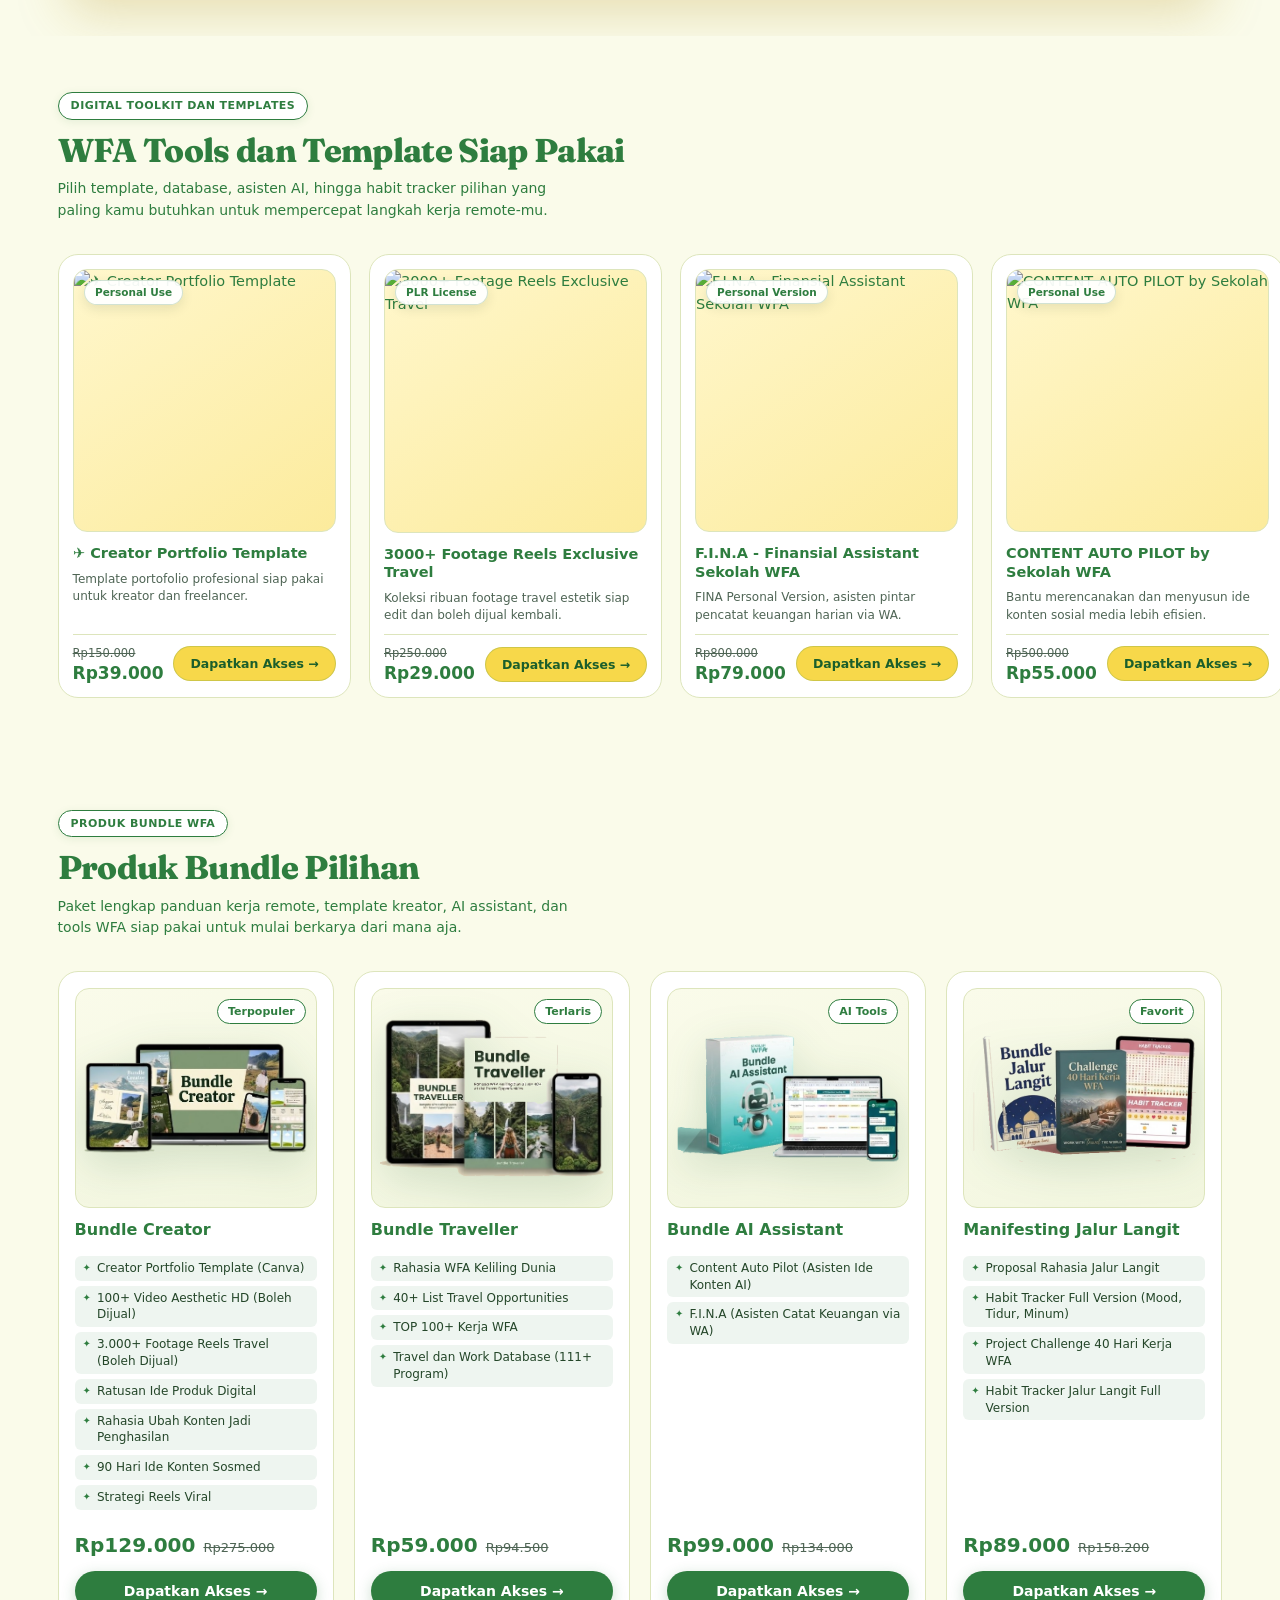
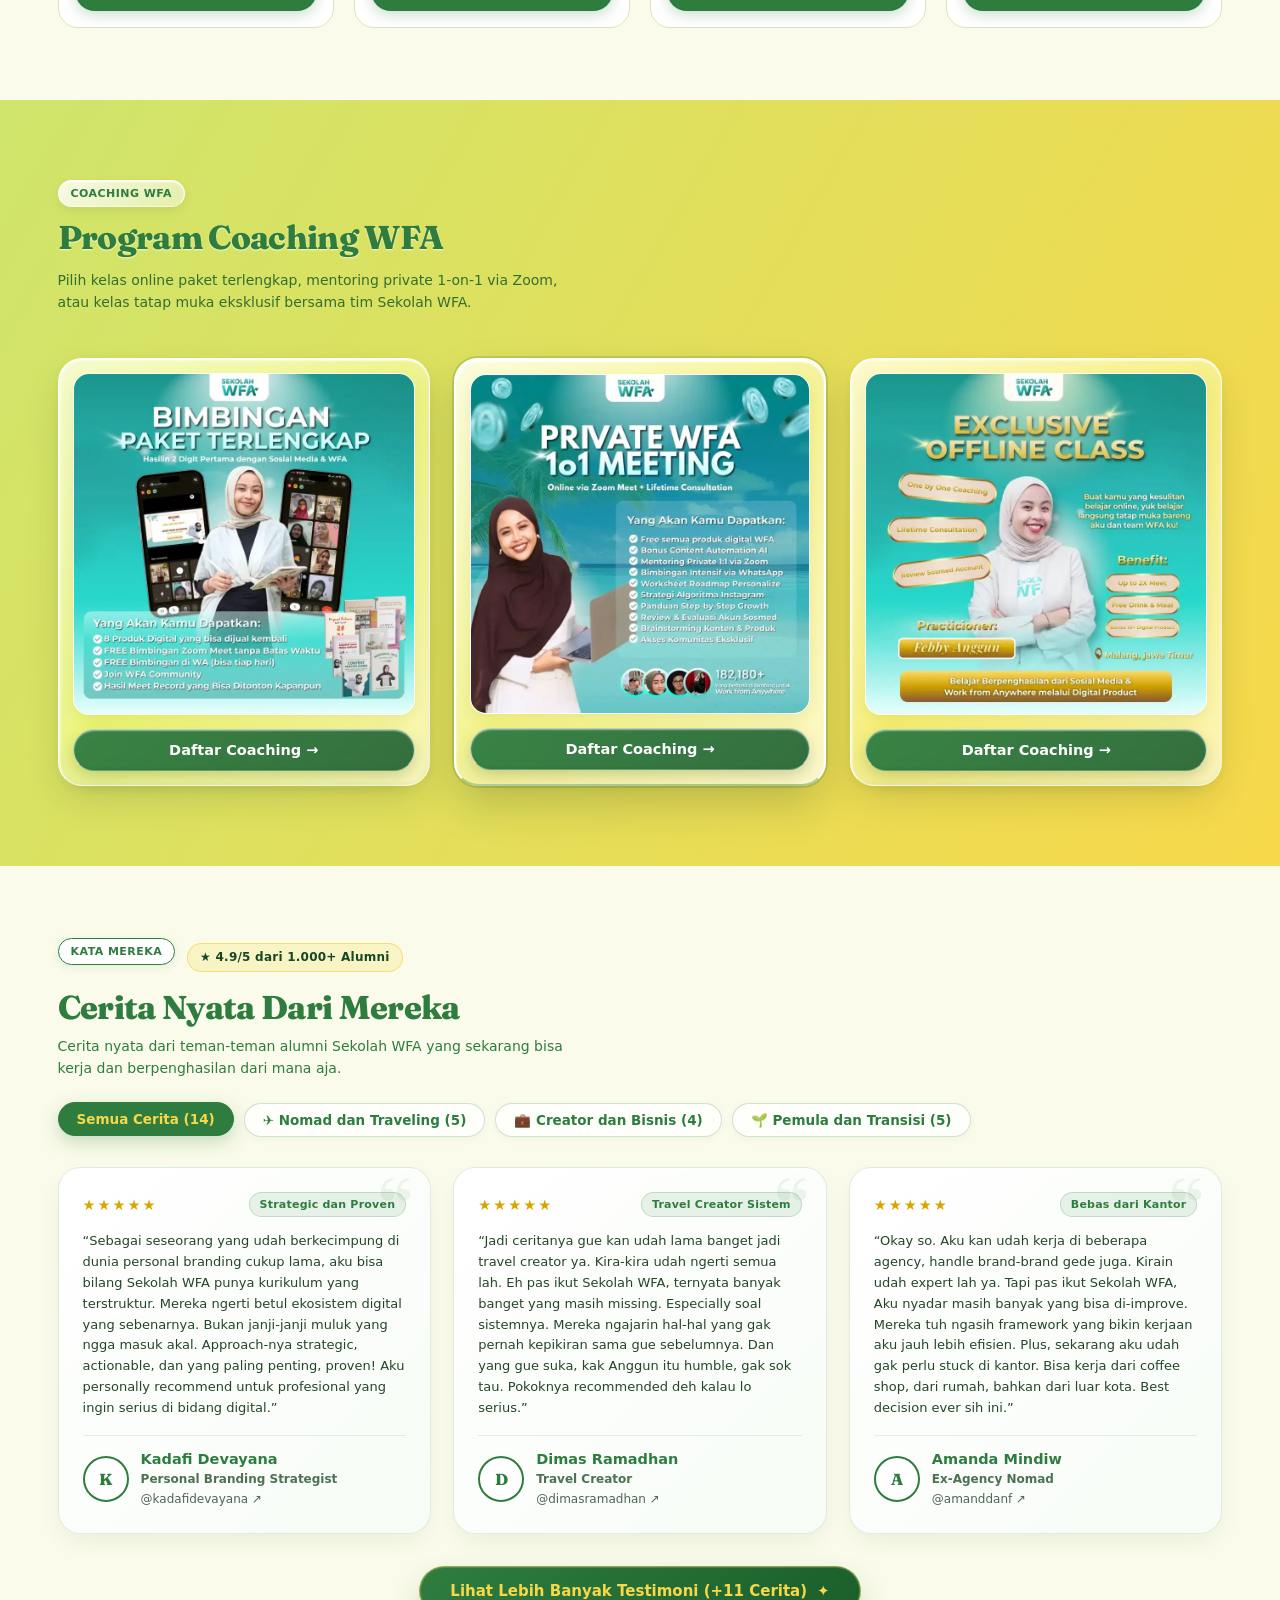
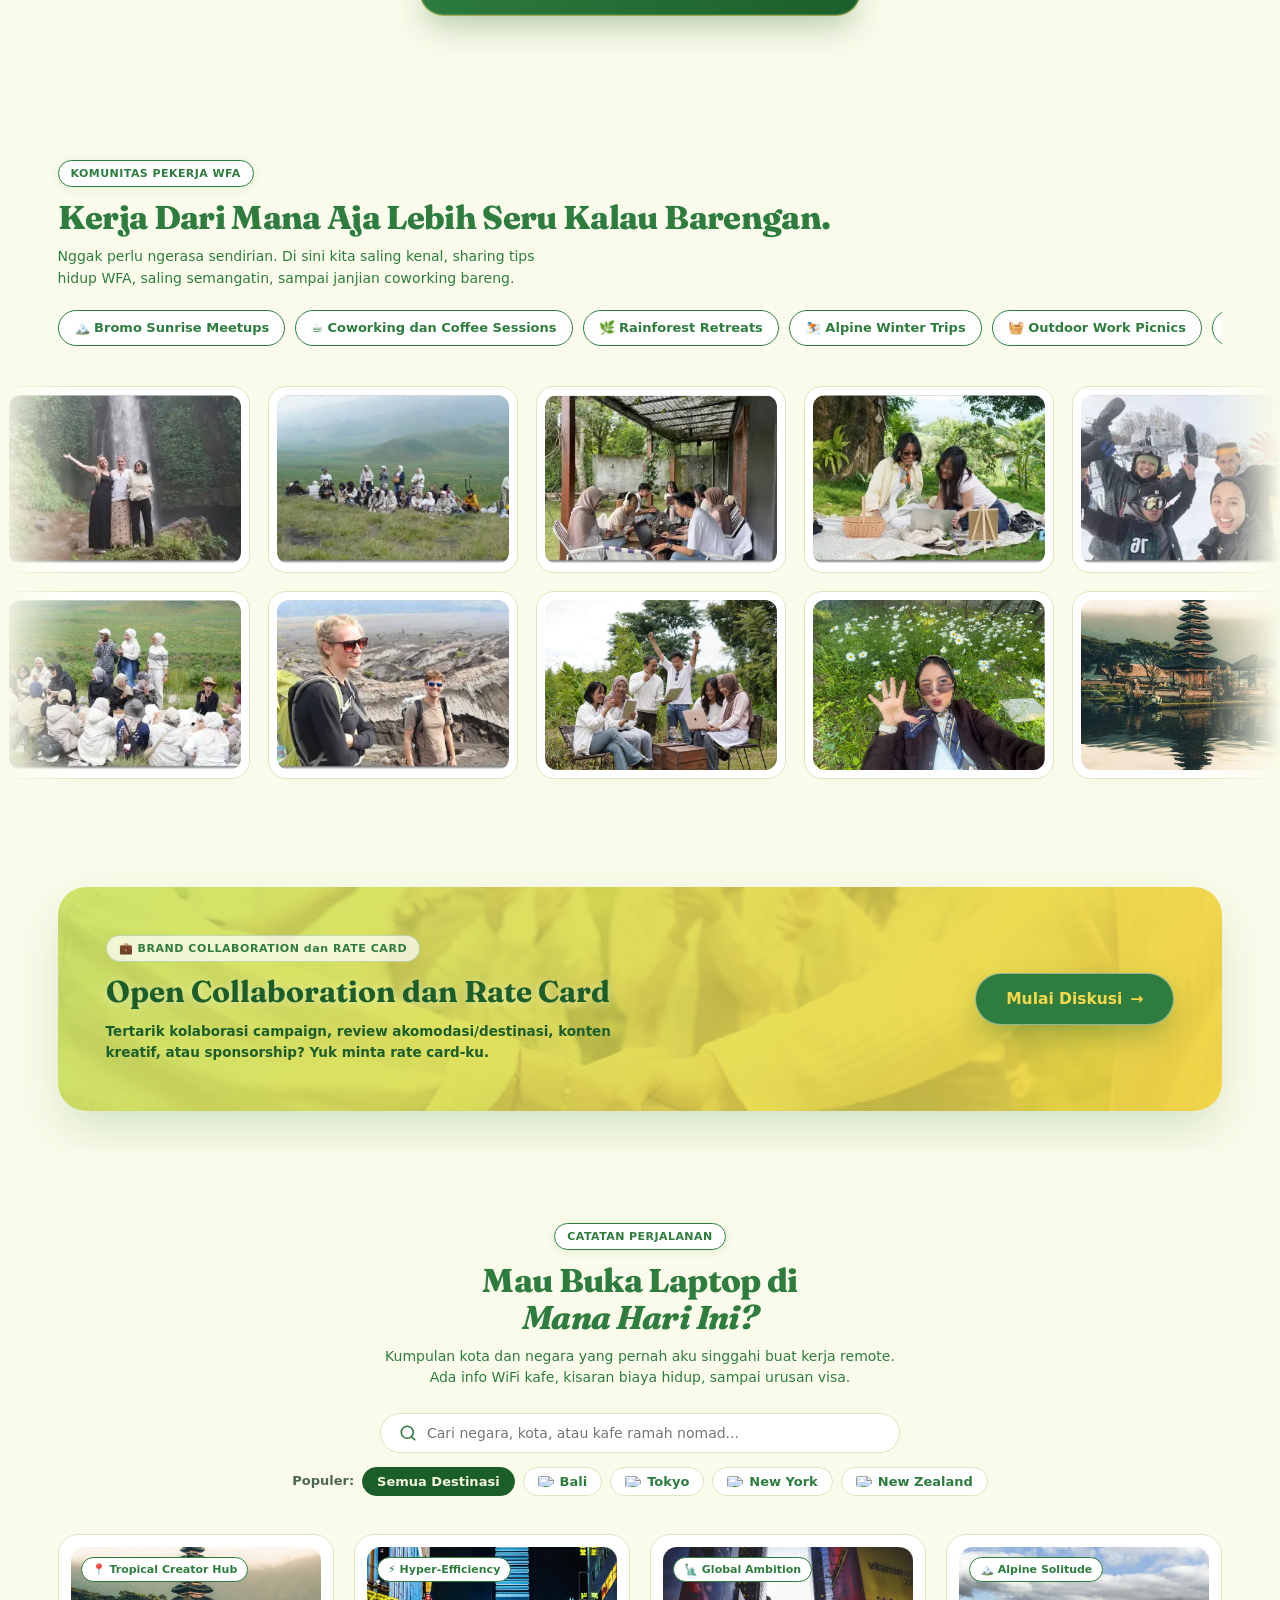
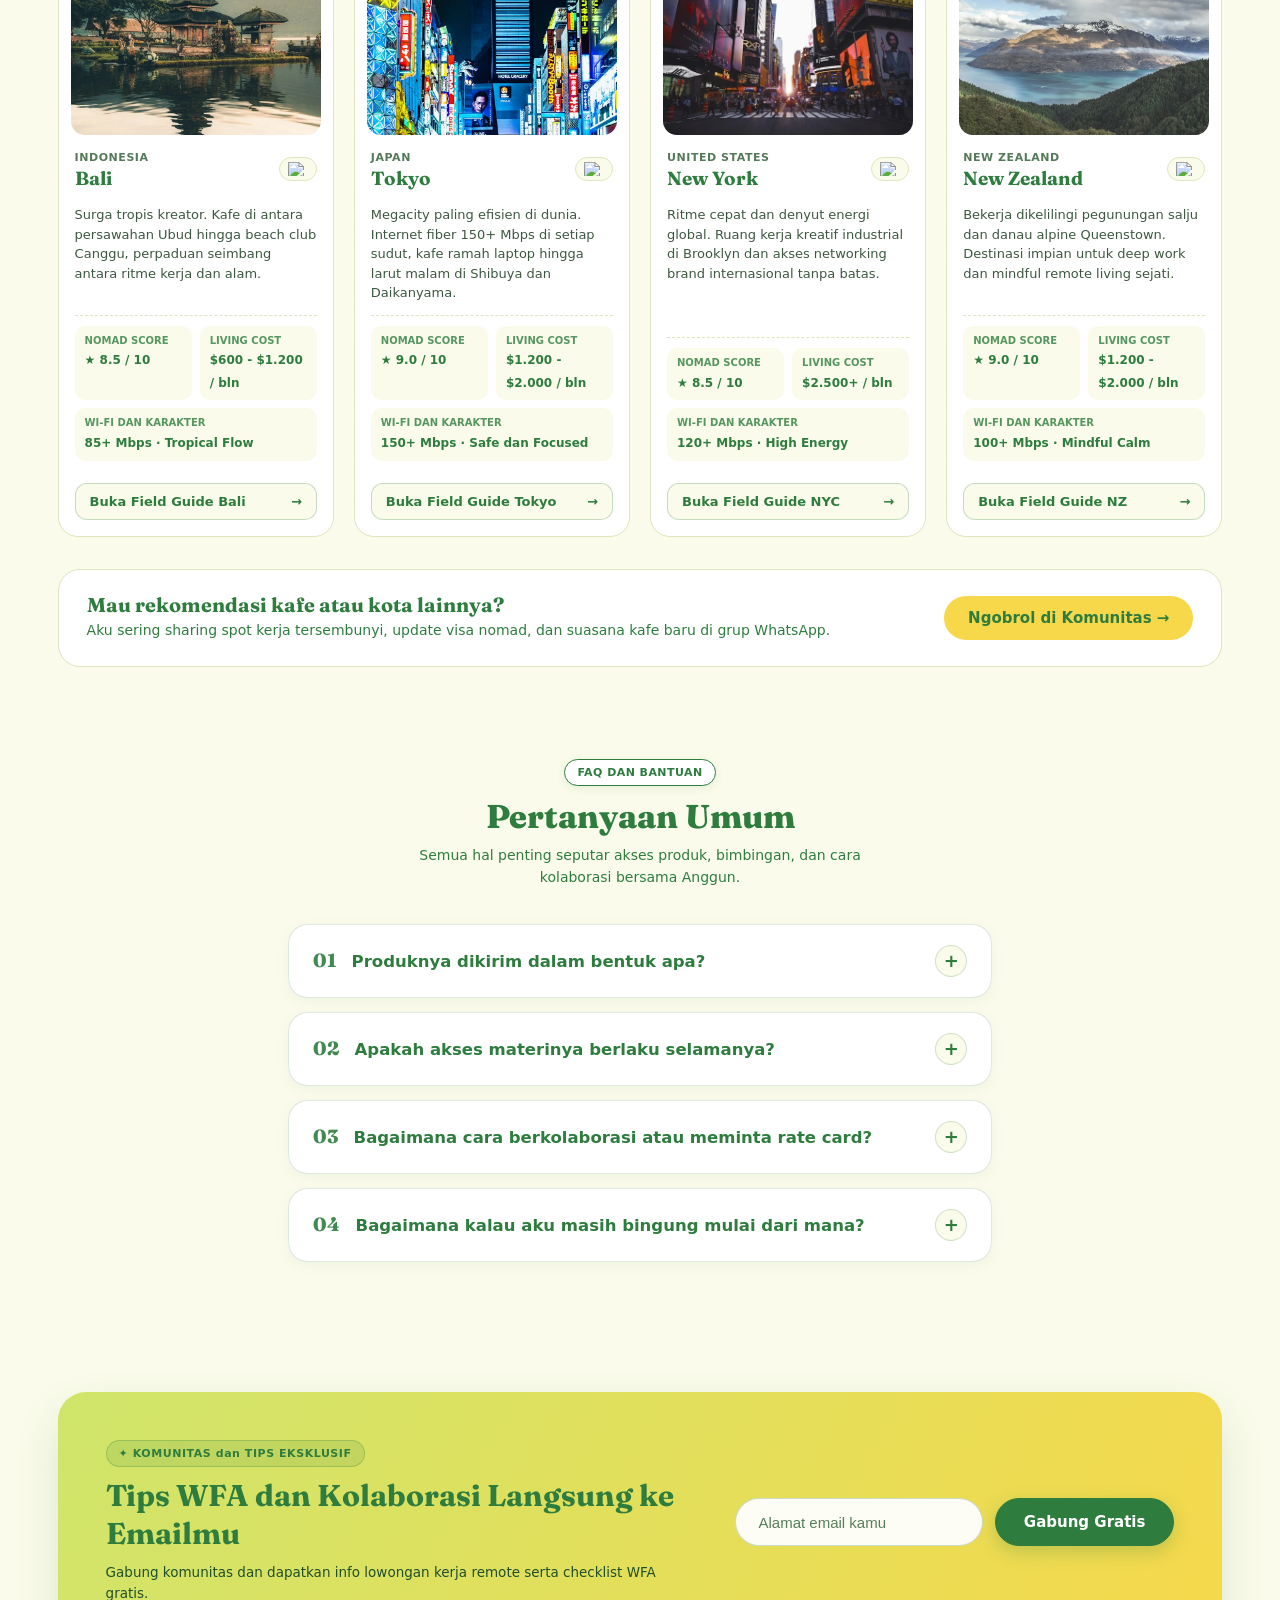
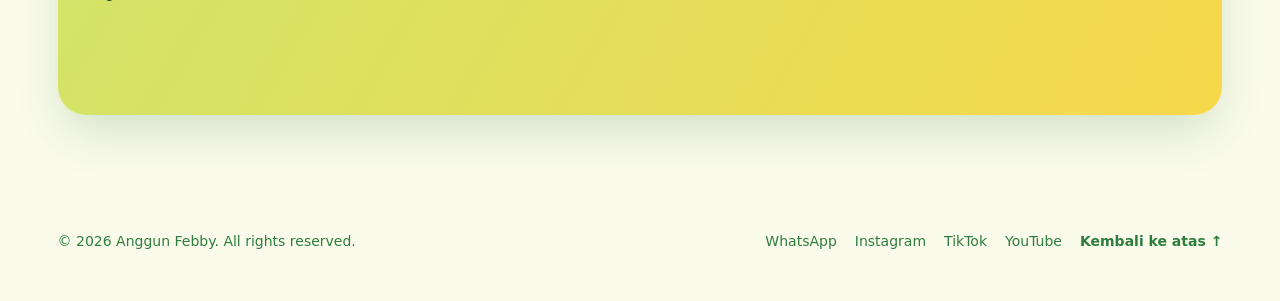
==== commit 8ae0a7de: "style(story,toolkit): tighten story photo gap, replace & with dan, and use soft yellow toolkit thumb" ====
--- a/index.html
+++ b/index.html
@@ -4,9 +4,9 @@
 <head>
   <meta charset="utf-8">
   <meta name="viewport" content="width=device-width, initial-scale=1, viewport-fit=cover">
-  <title>Anggun Febby - Work From Anywhere &amp; Digital Resources</title>
+  <title>Anggun Febby - Work From Anywhere dan Digital Resources</title>
   <meta name="description"
-    content="Anggun Febby, pekerja WFA (Work From Anywhere), Traveller &amp; Content Creator. Panduan kerja remote, database destinasi nomad, WFA digital tools, dan kolaborasi brand.">
+    content="Anggun Febby, pekerja WFA (Work From Anywhere), Traveller dan Content Creator. Panduan kerja remote, database destinasi nomad, WFA digital tools, dan kolaborasi brand.">
   <meta name="theme-color" content="#FAFBEA">
 
   <!-- Favicon & App Icons -->
@@ -85,7 +85,7 @@
       <a href="#bundle" data-i18n="nav_bundle">Coaching</a>
       <a href="#explore" data-i18n="nav_destinations">Trip</a>
       <a href="#reviews" data-i18n="nav_reviews">Cerita Nyata Dari Mereka</a>
-      <a href="#faq">FAQ &amp; Bantuan</a>
+      <a href="#faq">FAQ dan Bantuan</a>
       <a href="https://chat.whatsapp.com/E3dPReLYer5AoXOJEF1KTr" target="_blank" rel="noopener"
         class="btn btn-dark drawer-cta" data-i18n="drawer_start">Gabung Komunitas WFA →</a>
     </div>
@@ -118,7 +118,7 @@
             <p class="hero-sub" data-i18n="hero_sub"><strong style="font-size:22px">Hai aku Anggun.</strong> Digital
               nomad yang kerjanya sambil keliling dunia.
               Aku bantu kamu membangun penghasilan dari dunia digital dan menemukan peluang dari luar negeri, supaya
-              kamu bebas traveling &amp; bekerja dari mana saja.</p>
+              kamu bebas traveling dan bekerja dari mana saja.</p>
 
             <div class="hero-cta-row">
               <a class="btn" href="#wfa-tools">
@@ -337,7 +337,7 @@
                 <div class="pathway-card-body">
                   <span class="pathway-float-icon" aria-hidden="true">🌍</span>
                   <h3>02. <span data-i18n="path_2_heading">Cari Kerja Remote Internasional</span></h3>
-                  <p class="pathway-desc" data-i18n="path_2_desc">Daftar kurasi TOP 100+ peluang kerja remote &amp; bisnis
+                  <p class="pathway-desc" data-i18n="path_2_desc">Daftar kurasi TOP 100+ peluang kerja remote dan bisnis
                     global di berbagai negara buat kamu yang siap go-international.</p>
                   <a href="https://lynk.id/febbyanggun/9e21rzokyogj" target="_blank" rel="noopener" class="pathway-link">
                     <span data-i18n="path_2_btn">Dapatkan Daftar Kerja</span>
@@ -371,7 +371,7 @@
               <p class="free-starter-desc">Baru mau mulai membangun penghasilan dari produk digital agar bisa kerja fleksibel dari mana saja? Mulai langkah pertamamu lewat panduan pengantar ini dengan sistem <strong>bayar suka-suka (mulai dari Rp 0)</strong>.</p>
 
               <ul class="free-starter-points">
-                <li><span>✓</span> Pengenalan ekosistem WFA &amp; peluang product digital</li>
+                <li><span>✓</span> Pengenalan ekosistem WFA dan peluang product digital</li>
                 <li><span>✓</span> Cara kerja praktis membangun aset digital di Lynk</li>
                 <li><span>✓</span> Akses langsung tanpa minimum harga, bayar seikhlasnya</li>
               </ul>
@@ -410,7 +410,7 @@
             </div>
 
             <div class="remote-hub-copy">
-              <span class="section-pill">Remote Work &amp; Opportunities</span>
+              <span class="section-pill">Remote Work dan Opportunities</span>
               <h2 class="section-heading">Temukan Peluang Kerja di Seluruh Dunia</h2>
               <p class="section-lead">Akses database lowongan, program, dan tools untuk bekerja dari mana saja.</p>
               <a href="https://lynk.id/febbyanggun/dzlkkdeyn189" target="_blank" rel="noopener noreferrer"
@@ -435,7 +435,7 @@
               </div>
               <div class="remote-mini-card">
                 <span class="remote-mini-icon" aria-hidden="true">📍</span>
-                <strong>Work &amp; Travel<br>Dashboard</strong>
+                <strong>Work dan Travel<br>Dashboard</strong>
               </div>
             </div>
             </div>
@@ -450,8 +450,8 @@
         <div class="wrap">
           <div class="products-header reveal-up">
             <div>
-              <span class="section-pill">DIGITAL TOOLKIT &amp; TEMPLATES</span>
-              <h2 class="section-heading">WFA Tools &amp; Template Siap Pakai</h2>
+              <span class="section-pill">DIGITAL TOOLKIT dan TEMPLATES</span>
+              <h2 class="section-heading">WFA Tools dan Template Siap Pakai</h2>
               <p class="section-lead">Pilih template, database, asisten AI, hingga habit tracker pilihan yang paling kamu butuhkan untuk mempercepat langkah kerja remote-mu.</p>
             </div>
           </div>
@@ -534,11 +534,11 @@
 
             <div class="testi-filter-bar" id="testi-filter-bar">
               <button type="button" class="testi-filter-pill active" data-testi-filter="all">Semua Cerita (14)</button>
-              <button type="button" class="testi-filter-pill" data-testi-filter="nomad">✈️ Nomad &amp; Traveling
+              <button type="button" class="testi-filter-pill" data-testi-filter="nomad">✈️ Nomad dan Traveling
                 (5)</button>
-              <button type="button" class="testi-filter-pill" data-testi-filter="creator">💼 Creator &amp; Bisnis
+              <button type="button" class="testi-filter-pill" data-testi-filter="creator">💼 Creator dan Bisnis
                 (4)</button>
-              <button type="button" class="testi-filter-pill" data-testi-filter="beginner">🌱 Pemula &amp; Transisi
+              <button type="button" class="testi-filter-pill" data-testi-filter="beginner">🌱 Pemula dan Transisi
                 (5)</button>
             </div>
           </div>
@@ -569,7 +569,7 @@
 
             <div class="community-tags">
               <span class="community-tag">🏔️ Bromo Sunrise Meetups</span>
-              <span class="community-tag">☕ Coworking &amp; Coffee Sessions</span>
+              <span class="community-tag">☕ Coworking dan Coffee Sessions</span>
               <span class="community-tag">🌿 Rainforest Retreats</span>
               <span class="community-tag">⛷️ Alpine Winter Trips</span>
               <span class="community-tag">🧺 Outdoor Work Picnics</span>
@@ -634,8 +634,8 @@
         <div class="wrap">
           <div class="collab-cta-card reveal-up">
             <div class="collab-cta-copy">
-              <span class="news-badge">💼 BRAND COLLABORATION &amp; RATE CARD</span>
-              <h2>Open Collaboration &amp; Rate Card</h2>
+              <span class="news-badge">💼 BRAND COLLABORATION dan RATE CARD</span>
+              <h2>Open Collaboration dan Rate Card</h2>
               <p>Tertarik kolaborasi campaign, review akomodasi/destinasi, konten kreatif, atau sponsorship? Yuk minta rate card-ku.</p>
             </div>
             <div class="collab-cta-action">
@@ -725,7 +725,7 @@
                 <div class="dest-facts">
                   <div class="dest-fact"><span>Nomad Score</span><strong>★ 8.5 / 10</strong></div>
                   <div class="dest-fact"><span>Living Cost</span><strong>$600 - $1.200 / bln</strong></div>
-                  <div class="dest-fact dest-fact-wide"><span>Wi-Fi &amp; Karakter</span><strong>85+ Mbps · Tropical
+                  <div class="dest-fact dest-fact-wide"><span>Wi-Fi dan Karakter</span><strong>85+ Mbps · Tropical
                       Flow</strong></div>
                 </div>
                 <button type="button" class="dest-card-btn" data-city="bali">
@@ -757,7 +757,7 @@
                 <div class="dest-facts">
                   <div class="dest-fact"><span>Nomad Score</span><strong>★ 9.0 / 10</strong></div>
                   <div class="dest-fact"><span>Living Cost</span><strong>$1.200 - $2.000 / bln</strong></div>
-                  <div class="dest-fact dest-fact-wide"><span>Wi-Fi &amp; Karakter</span><strong>150+ Mbps · Safe &amp;
+                  <div class="dest-fact dest-fact-wide"><span>Wi-Fi dan Karakter</span><strong>150+ Mbps · Safe dan
                       Focused</strong></div>
                 </div>
                 <button type="button" class="dest-card-btn" data-city="tokyo">
@@ -789,7 +789,7 @@
                 <div class="dest-facts">
                   <div class="dest-fact"><span>Nomad Score</span><strong>★ 8.5 / 10</strong></div>
                   <div class="dest-fact"><span>Living Cost</span><strong>$2.500+ / bln</strong></div>
-                  <div class="dest-fact dest-fact-wide"><span>Wi-Fi &amp; Karakter</span><strong>120+ Mbps · High
+                  <div class="dest-fact dest-fact-wide"><span>Wi-Fi dan Karakter</span><strong>120+ Mbps · High
                       Energy</strong></div>
                 </div>
                 <button type="button" class="dest-card-btn" data-city="new york">
@@ -821,7 +821,7 @@
                 <div class="dest-facts">
                   <div class="dest-fact"><span>Nomad Score</span><strong>★ 9.0 / 10</strong></div>
                   <div class="dest-fact"><span>Living Cost</span><strong>$1.200 - $2.000 / bln</strong></div>
-                  <div class="dest-fact dest-fact-wide"><span>Wi-Fi &amp; Karakter</span><strong>100+ Mbps · Mindful
+                  <div class="dest-fact dest-fact-wide"><span>Wi-Fi dan Karakter</span><strong>100+ Mbps · Mindful
                       Calm</strong></div>
                 </div>
                 <button type="button" class="dest-card-btn" data-city="new zealand">
@@ -850,7 +850,7 @@
       <section class="section faq-section" id="faq">
         <div class="wrap faq-wrap">
           <div class="faq-head-center reveal-up">
-            <span class="section-pill" data-i18n="faq_eyebrow">FAQ &amp; BANTUAN</span>
+            <span class="section-pill" data-i18n="faq_eyebrow">FAQ dan BANTUAN</span>
             <h2 class="faq-heading" data-i18n="faq_title">Pertanyaan Umum</h2>
             <p class="section-lead centered-lead">Semua hal penting seputar akses produk, bimbingan, dan cara kolaborasi
               bersama Anggun.</p>
@@ -915,8 +915,8 @@
         <div class="wrap">
           <div class="news reveal-up">
             <div class="news-copy">
-              <span class="news-badge">✦ KOMUNITAS &amp; TIPS EKSKLUSIF</span>
-              <h2 data-i18n="news_title">Tips WFA &amp; Kolaborasi Langsung ke Emailmu</h2>
+              <span class="news-badge">✦ KOMUNITAS dan TIPS EKSKLUSIF</span>
+              <h2 data-i18n="news_title">Tips WFA dan Kolaborasi Langsung ke Emailmu</h2>
               <p data-i18n="news_sub">Gabung komunitas dan dapatkan info lowongan kerja remote serta checklist WFA
                 gratis.</p>
             </div>
--- a/css/style.css
+++ b/css/style.css
@@ -1674,7 +1674,7 @@
   position: relative;
   border-radius: 14px;
   overflow: hidden;
-  background: #FAFBEA;
+  background: linear-gradient(145deg, #FFF7CC 0%, #FCEB9C 100%);
   border: 1px solid var(--line);
   aspect-ratio: 1 / 1;
 }
@@ -3036,7 +3036,7 @@
 .story-media-collage {
   min-width: 0;
   display: grid;
-  grid-template-columns: 1.48fr 0.88fr;
+  grid-template-columns: 1.55fr 0.72fr;
   gap: 14px;
   align-items: center;
 }
@@ -3156,7 +3156,7 @@
   display: grid;
   grid-template-columns: 1fr;
   gap: 14px;
-  justify-items: center;
+  justify-items: start;
   padding: 4px 0;
 }
 
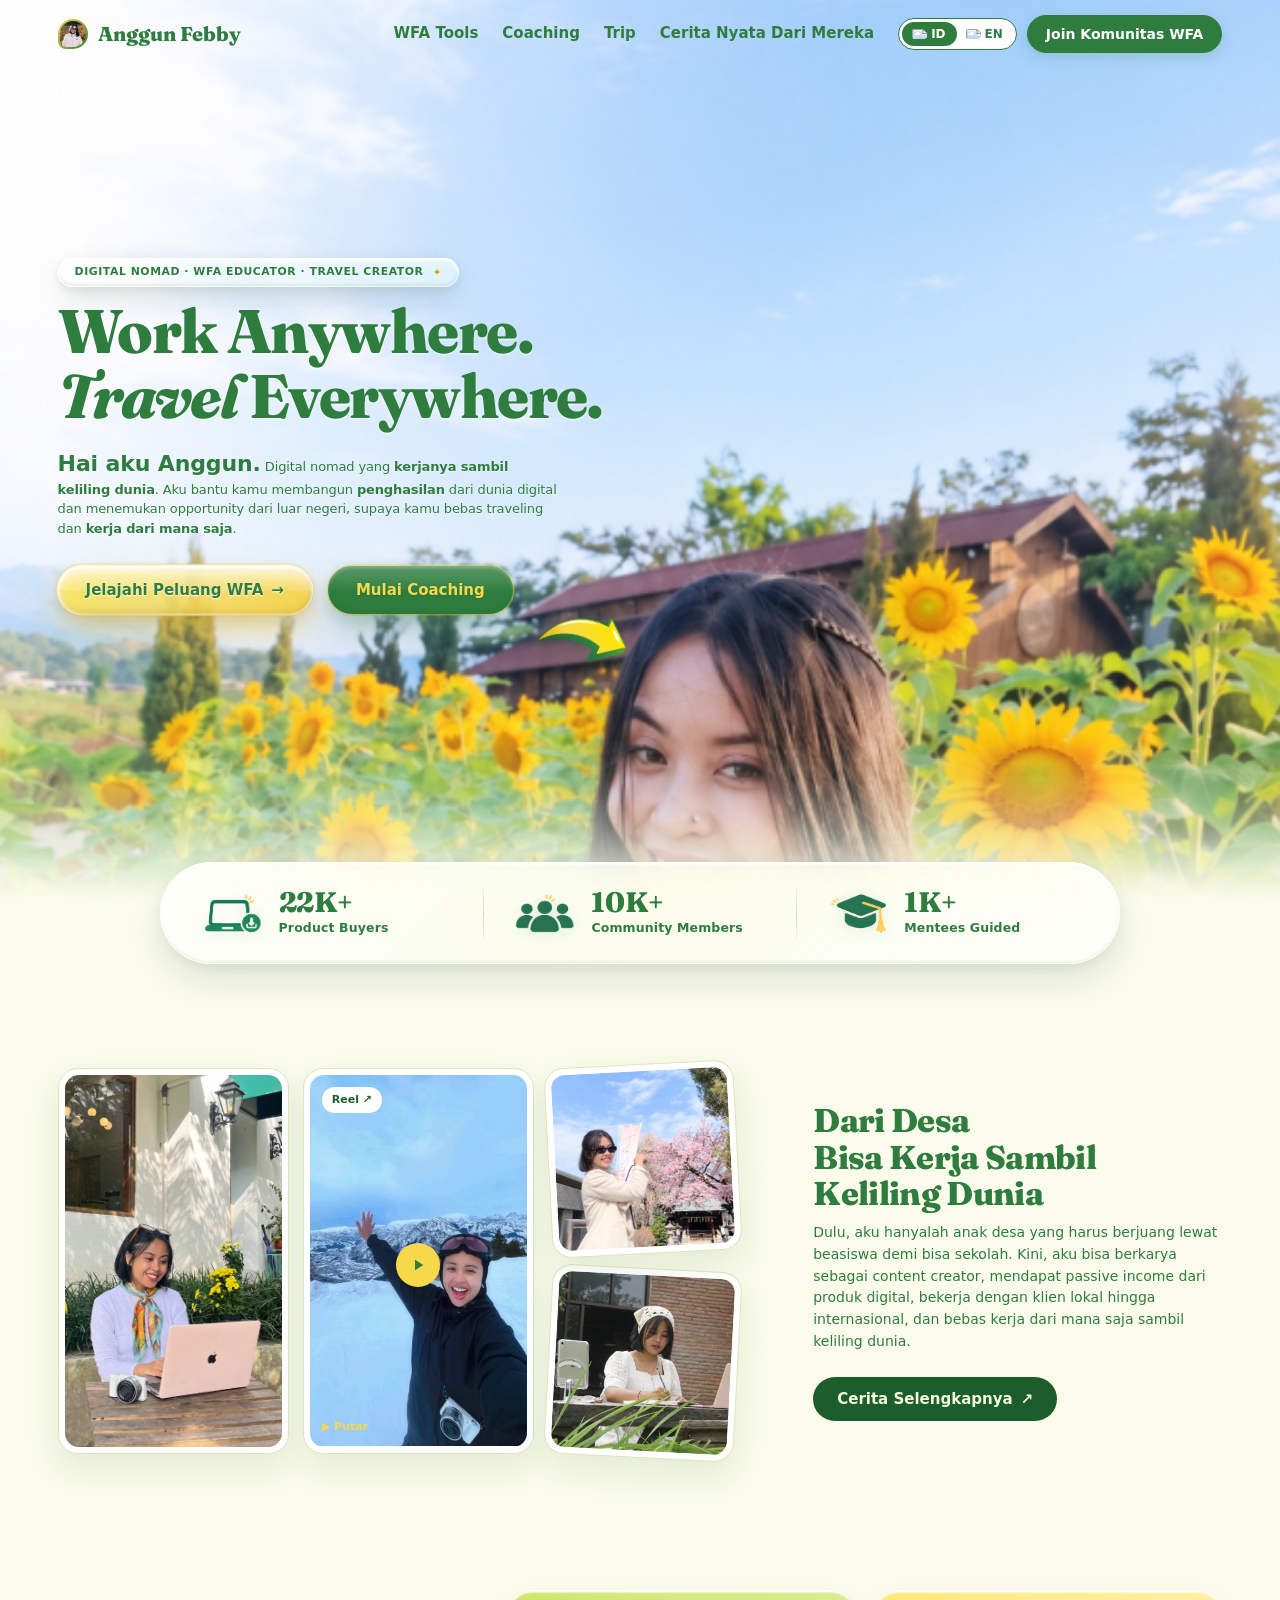
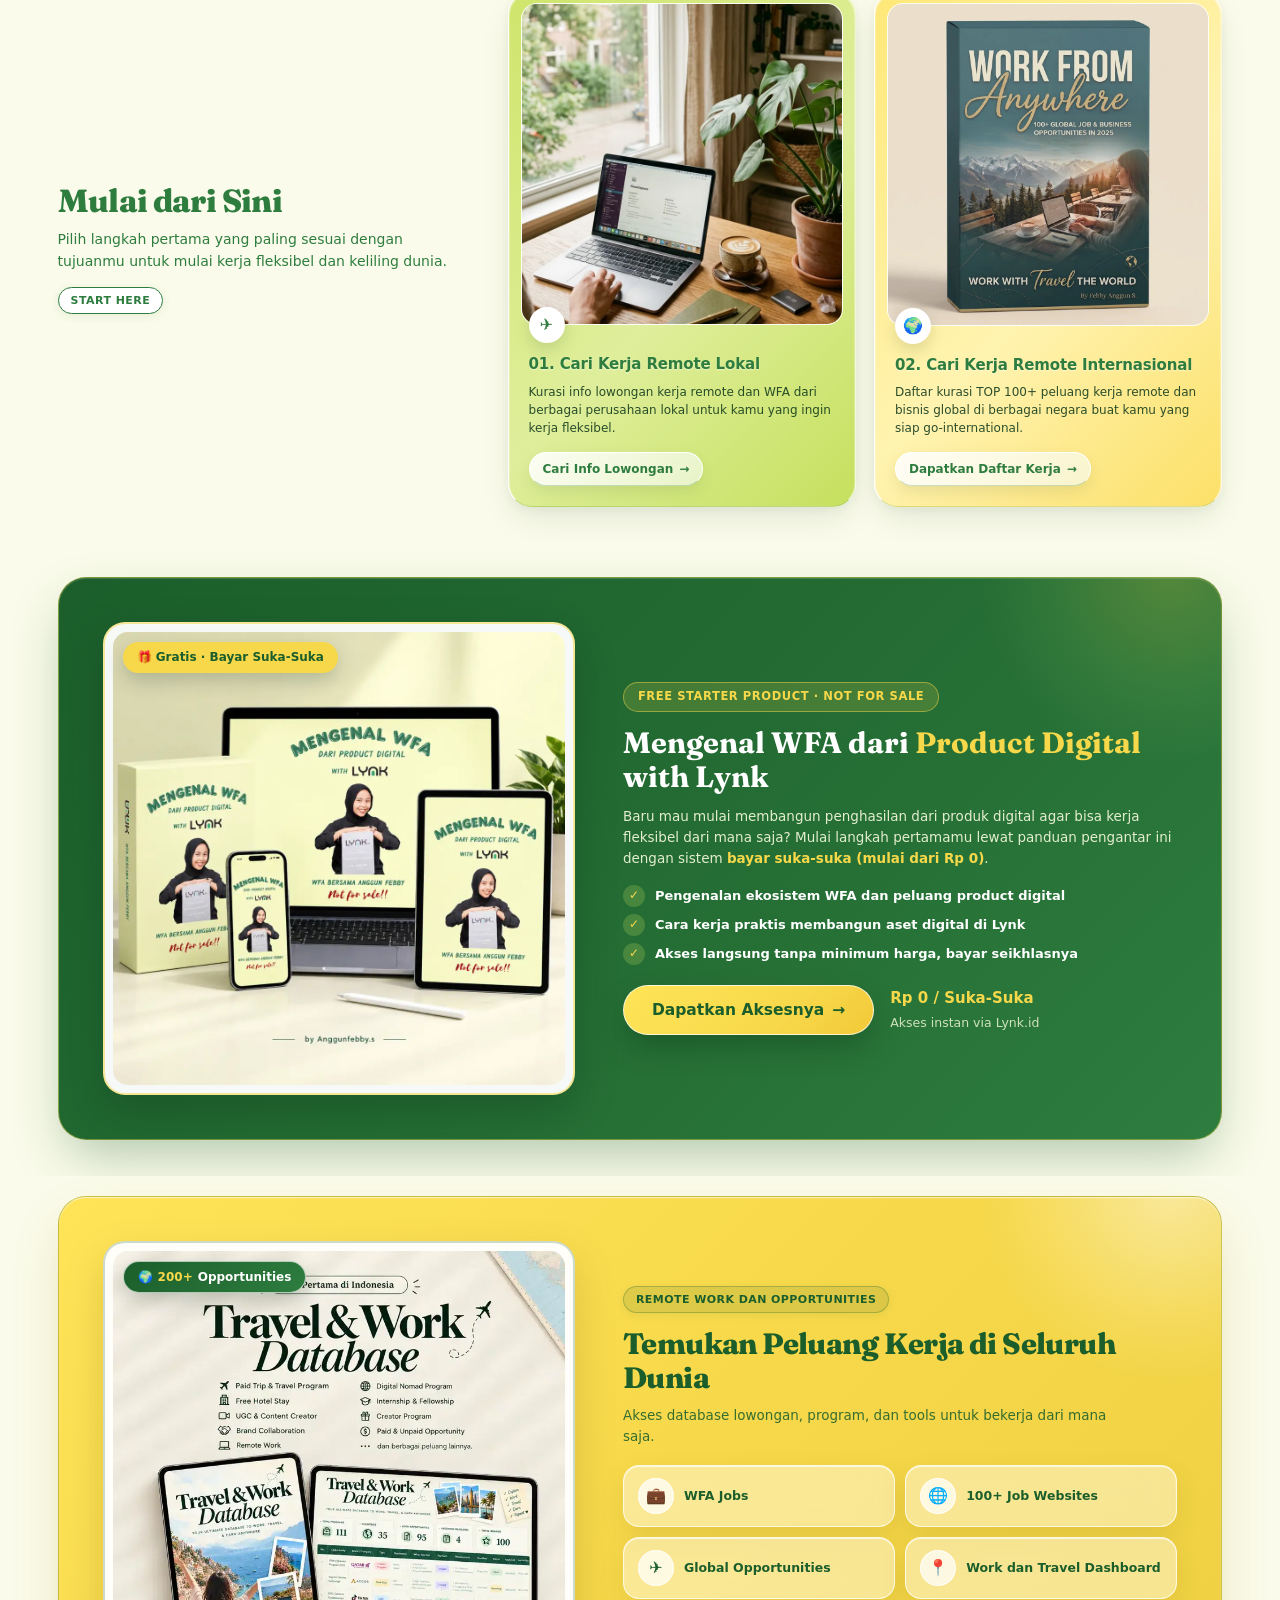
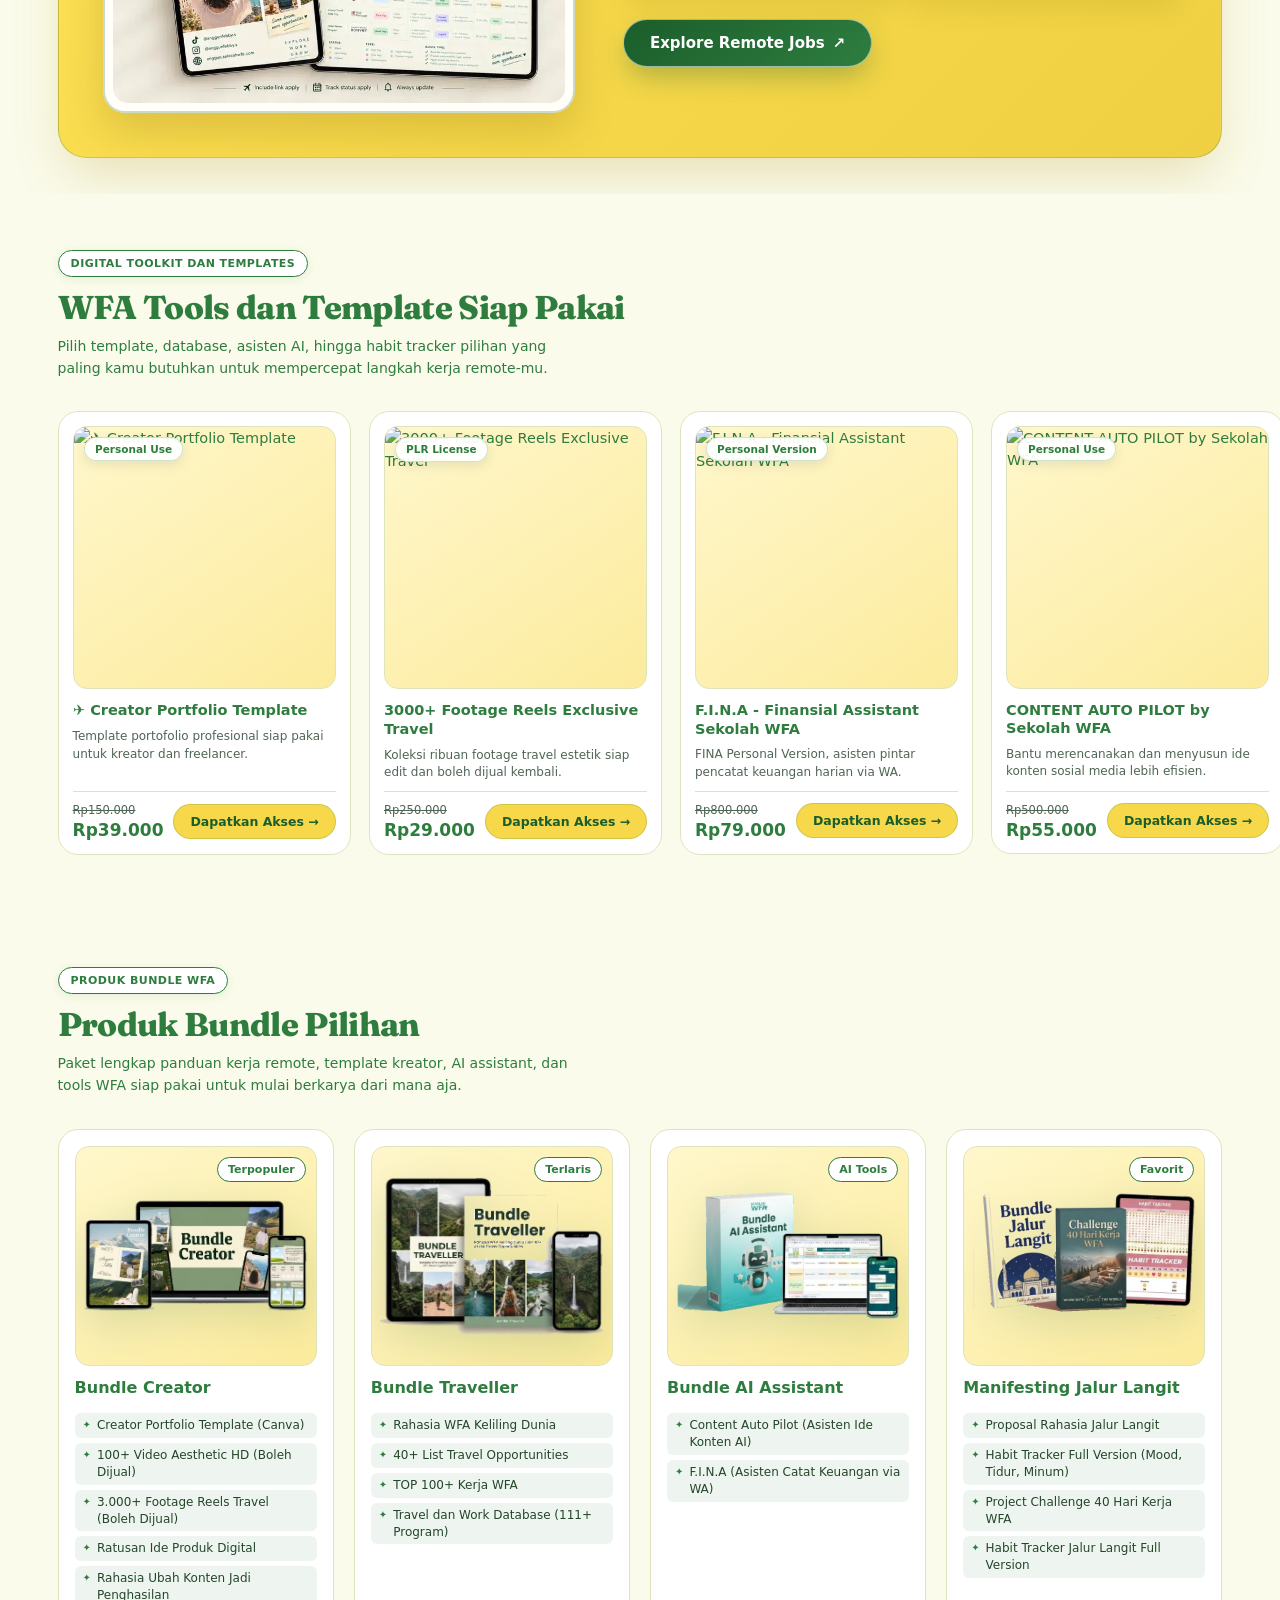
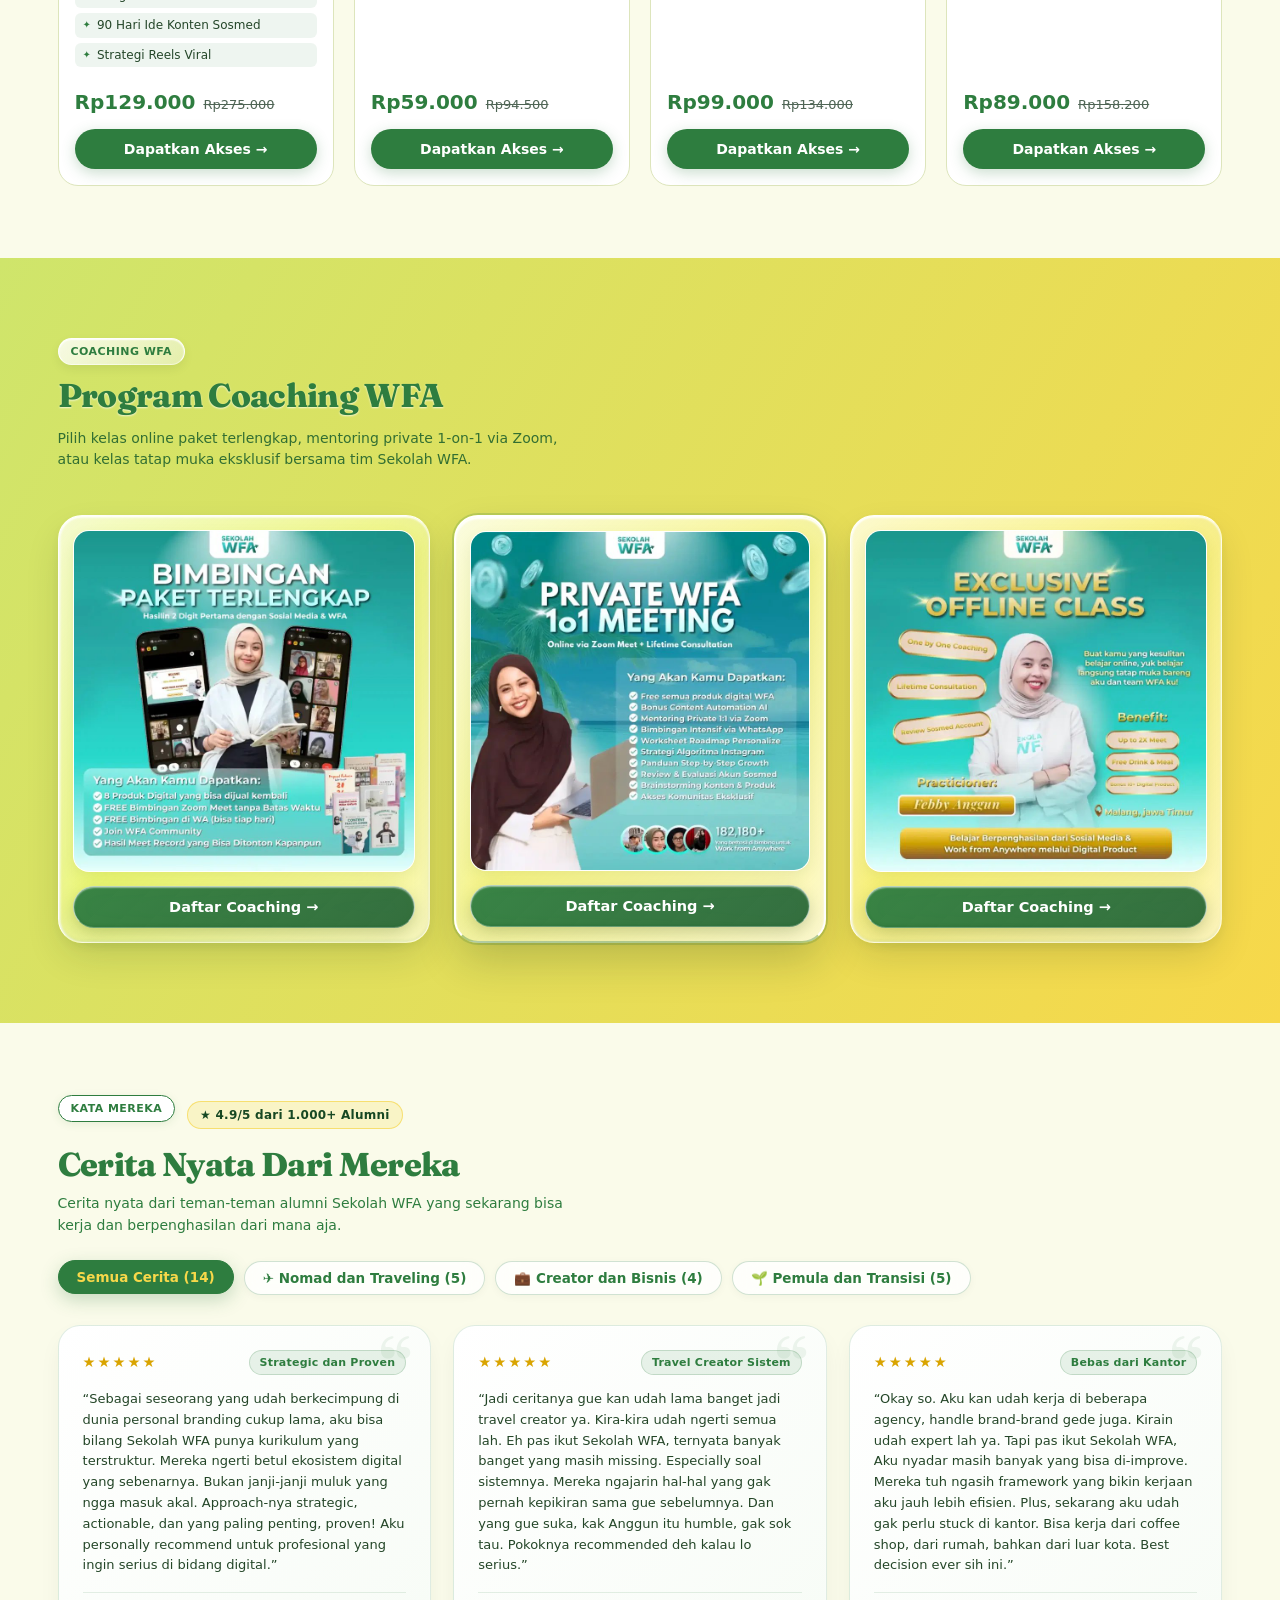
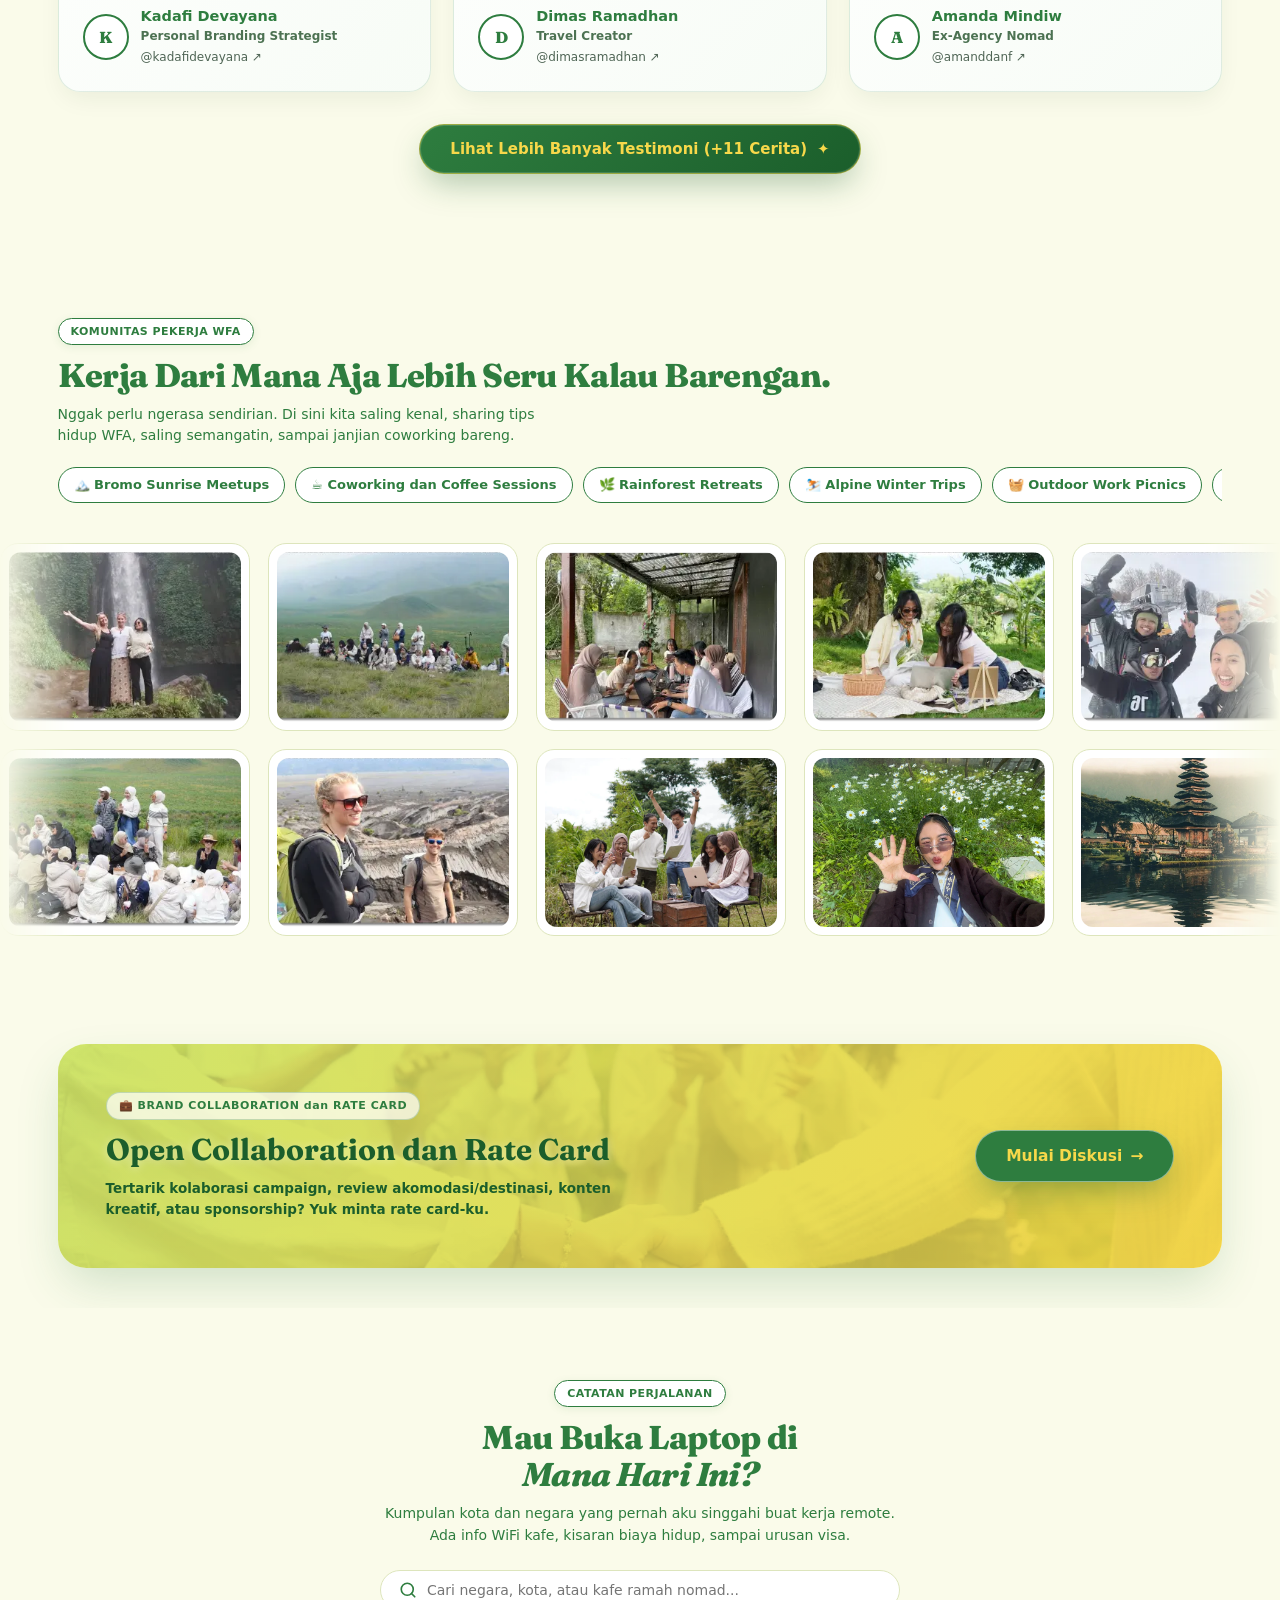
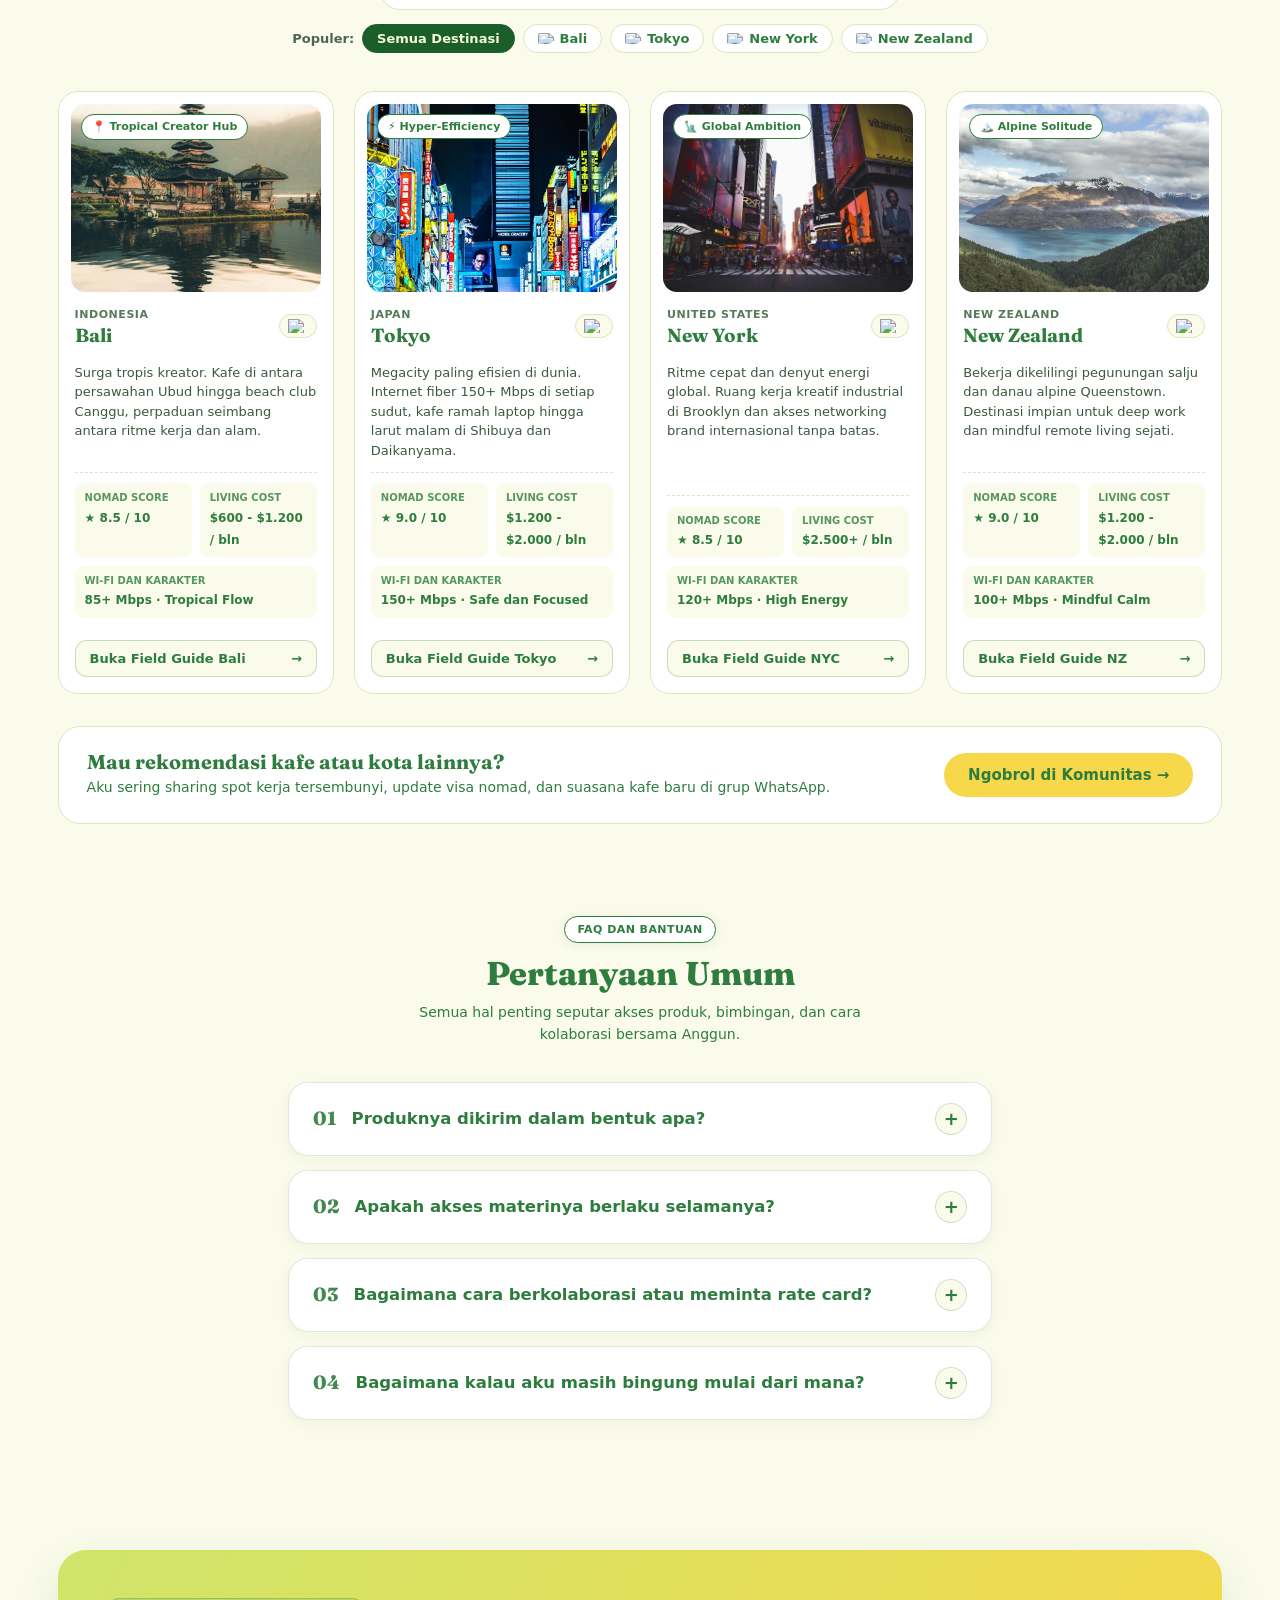
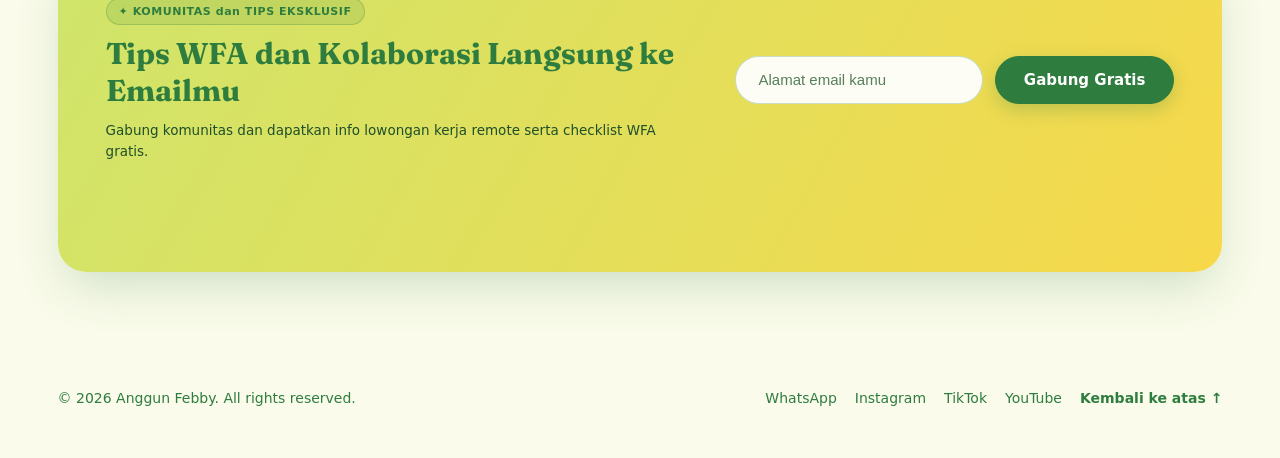
==== commit e907c4e6: "style(remote-hub): align 2-col proportions, clean pill badge, and balanced glassmorphism 2x2 cards" ====
--- a/index.html
+++ b/index.html
@@ -399,45 +399,43 @@
         <div class="wrap">
           <div class="remote-hub-card reveal-up">
             <div class="remote-hub-grid">
-            <div class="remote-hub-visual">
-              <div class="remote-hub-laptop">
-                <img src="assets/travel-work-database.png" alt="Travel & Work Database Laptop Preview" loading="lazy">
-                <div class="remote-hub-badge">
-                  <strong>200+</strong>
-                  <span>Opportunities</span>
-                </div>
-              </div>
-            </div>
-
-            <div class="remote-hub-copy">
-              <span class="section-pill">Remote Work dan Opportunities</span>
-              <h2 class="section-heading">Temukan Peluang Kerja di Seluruh Dunia</h2>
-              <p class="section-lead">Akses database lowongan, program, dan tools untuk bekerja dari mana saja.</p>
-              <a href="https://lynk.id/febbyanggun/dzlkkdeyn189" target="_blank" rel="noopener noreferrer"
-                class="btn remote-hub-btn">
-                <span>Explore Remote Jobs</span>
-                <span aria-hidden="true">↗</span>
-              </a>
-            </div>
-
-            <div class="remote-hub-mini-grid">
-              <div class="remote-mini-card">
-                <span class="remote-mini-icon" aria-hidden="true">💼</span>
-                <strong>WFA<br>Jobs</strong>
-              </div>
-              <div class="remote-mini-card">
-                <span class="remote-mini-icon" aria-hidden="true">🌐</span>
-                <strong>100+<br>Job Websites</strong>
-              </div>
-              <div class="remote-mini-card">
-                <span class="remote-mini-icon" aria-hidden="true">✈️</span>
-                <strong>Global<br>Opportunities</strong>
-              </div>
-              <div class="remote-mini-card">
-                <span class="remote-mini-icon" aria-hidden="true">📍</span>
-                <strong>Work dan Travel<br>Dashboard</strong>
-              </div>
-            </div>
+              <div class="remote-hub-visual">
+                <div class="remote-hub-laptop">
+                  <img src="assets/travel-work-database.png" alt="Travel dan Work Database Laptop Preview" loading="lazy">
+                  <span class="remote-hub-badge">🌍 <strong>200+</strong> Opportunities</span>
+                </div>
+              </div>
+
+              <div class="remote-hub-copy">
+                <span class="section-pill">Remote Work dan Opportunities</span>
+                <h2 class="section-heading">Temukan Peluang Kerja di Seluruh Dunia</h2>
+                <p class="section-lead">Akses database lowongan, program, dan tools untuk bekerja dari mana saja.</p>
+
+                <div class="remote-hub-mini-grid">
+                  <div class="remote-mini-card">
+                    <span class="remote-mini-icon" aria-hidden="true">💼</span>
+                    <strong>WFA Jobs</strong>
+                  </div>
+                  <div class="remote-mini-card">
+                    <span class="remote-mini-icon" aria-hidden="true">🌐</span>
+                    <strong>100+ Job Websites</strong>
+                  </div>
+                  <div class="remote-mini-card">
+                    <span class="remote-mini-icon" aria-hidden="true">✈️</span>
+                    <strong>Global Opportunities</strong>
+                  </div>
+                  <div class="remote-mini-card">
+                    <span class="remote-mini-icon" aria-hidden="true">📍</span>
+                    <strong>Work dan Travel Dashboard</strong>
+                  </div>
+                </div>
+
+                <a href="https://lynk.id/febbyanggun/dzlkkdeyn189" target="_blank" rel="noopener noreferrer"
+                  class="btn remote-hub-btn">
+                  <span>Explore Remote Jobs</span>
+                  <span aria-hidden="true">↗</span>
+                </a>
+              </div>
             </div>
           </div>
         </div>
--- a/css/style.css
+++ b/css/style.css
@@ -1486,8 +1486,8 @@
   position: relative;
   z-index: 2;
   display: grid;
-  grid-template-columns: 0.95fr 1.15fr 0.95fr;
-  gap: clamp(20px, 2.8vw, 32px);
+  grid-template-columns: 0.92fr 1.08fr;
+  gap: clamp(24px, 4vw, 48px);
   align-items: center;
 }
 
@@ -1502,53 +1502,41 @@
   background: rgba(255, 255, 255, 0.96);
   border: 2px solid rgba(27, 94, 43, 0.22);
   box-shadow: 0 18px 40px rgba(120, 95, 10, 0.22);
-  transform: rotate(-1.5deg);
-  transition: transform 0.35s var(--ease-fluid);
-}
-
-.remote-hub-laptop:hover {
-  transform: rotate(0deg) translateY(-4px);
+  transition: transform 0.32s var(--ease-fluid);
+}
+
+.remote-hub-card:hover .remote-hub-laptop {
+  transform: translateY(-4px) scale(1.01);
 }
 
 .remote-hub-laptop img {
   width: 100%;
   aspect-ratio: 1 / 1;
-  object-fit: contain;
-  background: #FAFBEA;
+  object-fit: cover;
   border-radius: 15px;
   display: block;
 }
 
 .remote-hub-badge {
   position: absolute;
-  top: -14px;
-  left: -12px;
-  width: 86px;
-  height: 86px;
-  border-radius: 50%;
+  top: 18px;
+  left: 18px;
+  display: inline-flex;
+  align-items: center;
+  gap: 5px;
   background: linear-gradient(135deg, #1B5E2B 0%, #2E7D3F 100%);
   color: #FFFFFF;
-  border: 2.5px solid #FFFFFF;
-  display: flex;
-  flex-direction: column;
-  align-items: center;
-  justify-content: center;
-  text-align: center;
-  padding: 6px;
-  line-height: 1.08;
-  box-shadow: 0 10px 24px rgba(27, 94, 43, 0.28);
+  border: 1.5px solid rgba(255, 255, 255, 0.65);
+  font-size: 12px;
+  font-weight: 800;
+  padding: 6px 14px;
+  border-radius: 999px;
+  box-shadow: 0 8px 20px rgba(20, 48, 31, 0.24);
 }
 
 .remote-hub-badge strong {
-  font-size: 18px;
+  color: var(--sun);
   font-weight: 800;
-  color: var(--sun);
-}
-
-.remote-hub-badge span {
-  font-size: 9.5px;
-  font-weight: 700;
-  letter-spacing: -0.01em;
 }
 
 .remote-hub-copy {
@@ -1559,16 +1547,20 @@
   background: rgba(27, 94, 43, 0.12);
   border: 1px solid rgba(27, 94, 43, 0.28);
   color: var(--deep);
+  margin-bottom: 14px;
 }
 
 .remote-hub-copy .section-heading {
-  font-size: clamp(22px, 2.3vw, 29px);
+  font-family: var(--font-serif);
+  font-size: clamp(22px, 2.3vw, 30px);
+  line-height: 1.15;
   color: var(--deep);
   margin-bottom: 10px;
 }
 
 .remote-hub-copy .section-lead {
   font-size: 13.5px;
+  line-height: 1.56;
   color: rgba(27, 94, 43, 0.88);
   margin-bottom: 18px;
 }
@@ -1577,8 +1569,8 @@
   background: linear-gradient(135deg, #1B5E2B 0%, #2E7D3F 100%);
   color: #FFFFFF !important;
   border: 1.5px solid rgba(255, 255, 255, 0.55) !important;
-  padding: 13px 24px;
-  font-size: 14.5px;
+  padding: 14px 26px;
+  font-size: 15px;
   font-weight: 800;
   box-shadow: 0 12px 28px -4px rgba(27, 94, 43, 0.34);
 }
@@ -1592,49 +1584,51 @@
   min-width: 0;
   display: grid;
   grid-template-columns: repeat(2, 1fr);
-  gap: 12px;
+  gap: 10px;
+  margin-bottom: 20px;
 }
 
 .remote-mini-card {
-  background: rgba(255, 255, 255, 0.36);
+  background: rgba(255, 255, 255, 0.42);
   backdrop-filter: blur(14px);
   -webkit-backdrop-filter: blur(14px);
-  border: 1.5px solid rgba(255, 255, 255, 0.65);
+  border: 1.5px solid rgba(255, 255, 255, 0.72);
   border-radius: 16px;
-  padding: 16px 8px;
-  display: flex;
-  flex-direction: column;
-  align-items: center;
-  justify-content: center;
-  text-align: center;
+  padding: 12px 14px;
+  display: flex;
+  flex-direction: row;
+  align-items: center;
+  justify-content: flex-start;
+  text-align: left;
   gap: 10px;
   box-shadow: 0 10px 26px rgba(120, 95, 10, 0.12),
-    inset 0 1px 1px rgba(255, 255, 255, 0.72);
+    inset 0 1px 1px rgba(255, 255, 255, 0.75);
   transition: transform 0.25s var(--ease-fluid), background 0.25s ease, border-color 0.25s ease;
 }
 
 .remote-mini-card:hover {
-  transform: translateY(-4px);
-  background: rgba(255, 255, 255, 0.52);
-  border-color: rgba(255, 255, 255, 0.9);
+  transform: translateY(-3px);
+  background: rgba(255, 255, 255, 0.58);
+  border-color: rgba(255, 255, 255, 0.92);
 }
 
 .remote-mini-icon {
-  width: 40px;
-  height: 40px;
+  width: 36px;
+  height: 36px;
+  flex-shrink: 0;
   border-radius: 50%;
-  background: rgba(255, 255, 255, 0.68);
-  border: 1px solid rgba(255, 255, 255, 0.85);
+  background: rgba(255, 255, 255, 0.72);
+  border: 1px solid rgba(255, 255, 255, 0.88);
   display: inline-flex;
   align-items: center;
   justify-content: center;
-  font-size: 18px;
+  font-size: 16px;
 }
 
 .remote-mini-card strong {
-  font-size: 11.5px;
+  font-size: 12.5px;
   font-weight: 700;
-  line-height: 1.3;
+  line-height: 1.25;
   color: var(--deep);
 }
 
@@ -1842,7 +1836,7 @@
 
 .book-stage {
   position: relative;
-  background: linear-gradient(160deg, #FAFBEA 0%, #F2F6DF 100%);
+  background: linear-gradient(145deg, #FFF7CC 0%, #FCEB9C 100%);
   border: 1px solid var(--line);
   border-radius: 14px;
   height: 220px;
@@ -3929,13 +3923,8 @@
    RESPONSIVE BREAKPOINTS
    ========================================================================== */
 @media (max-width: 1040px) {
-  .pathways-layout,
-  .remote-hub-grid {
+  .pathways-layout {
     grid-template-columns: 1fr;
-  }
-
-  .remote-hub-mini-grid {
-    grid-template-columns: repeat(2, 1fr);
   }
 
   .pathways-intro {
@@ -4011,7 +4000,8 @@
     grid-template-columns: repeat(2, 1fr);
   }
 
-  .story-grid {
+  .story-grid,
+  .remote-hub-grid {
     grid-template-columns: 1fr;
   }
 
@@ -4185,20 +4175,33 @@
     border-radius: 22px;
   }
 
-  .remote-hub-badge {
-    top: -10px;
-    left: -6px;
-    width: 78px;
-    height: 78px;
+  .remote-hub-grid {
+    gap: 20px;
+  }
+
+  .remote-hub-btn {
+    width: 100%;
+    justify-content: center;
   }
 
   .remote-hub-mini-grid {
     grid-template-columns: repeat(2, 1fr);
-    gap: 10px;
+    gap: 8px;
   }
 
   .remote-mini-card {
-    padding: 14px 10px;
+    padding: 10px 10px;
+    gap: 8px;
+  }
+
+  .remote-mini-icon {
+    width: 30px;
+    height: 30px;
+    font-size: 14px;
+  }
+
+  .remote-mini-card strong {
+    font-size: 11.5px;
   }
 
   .story-grid {
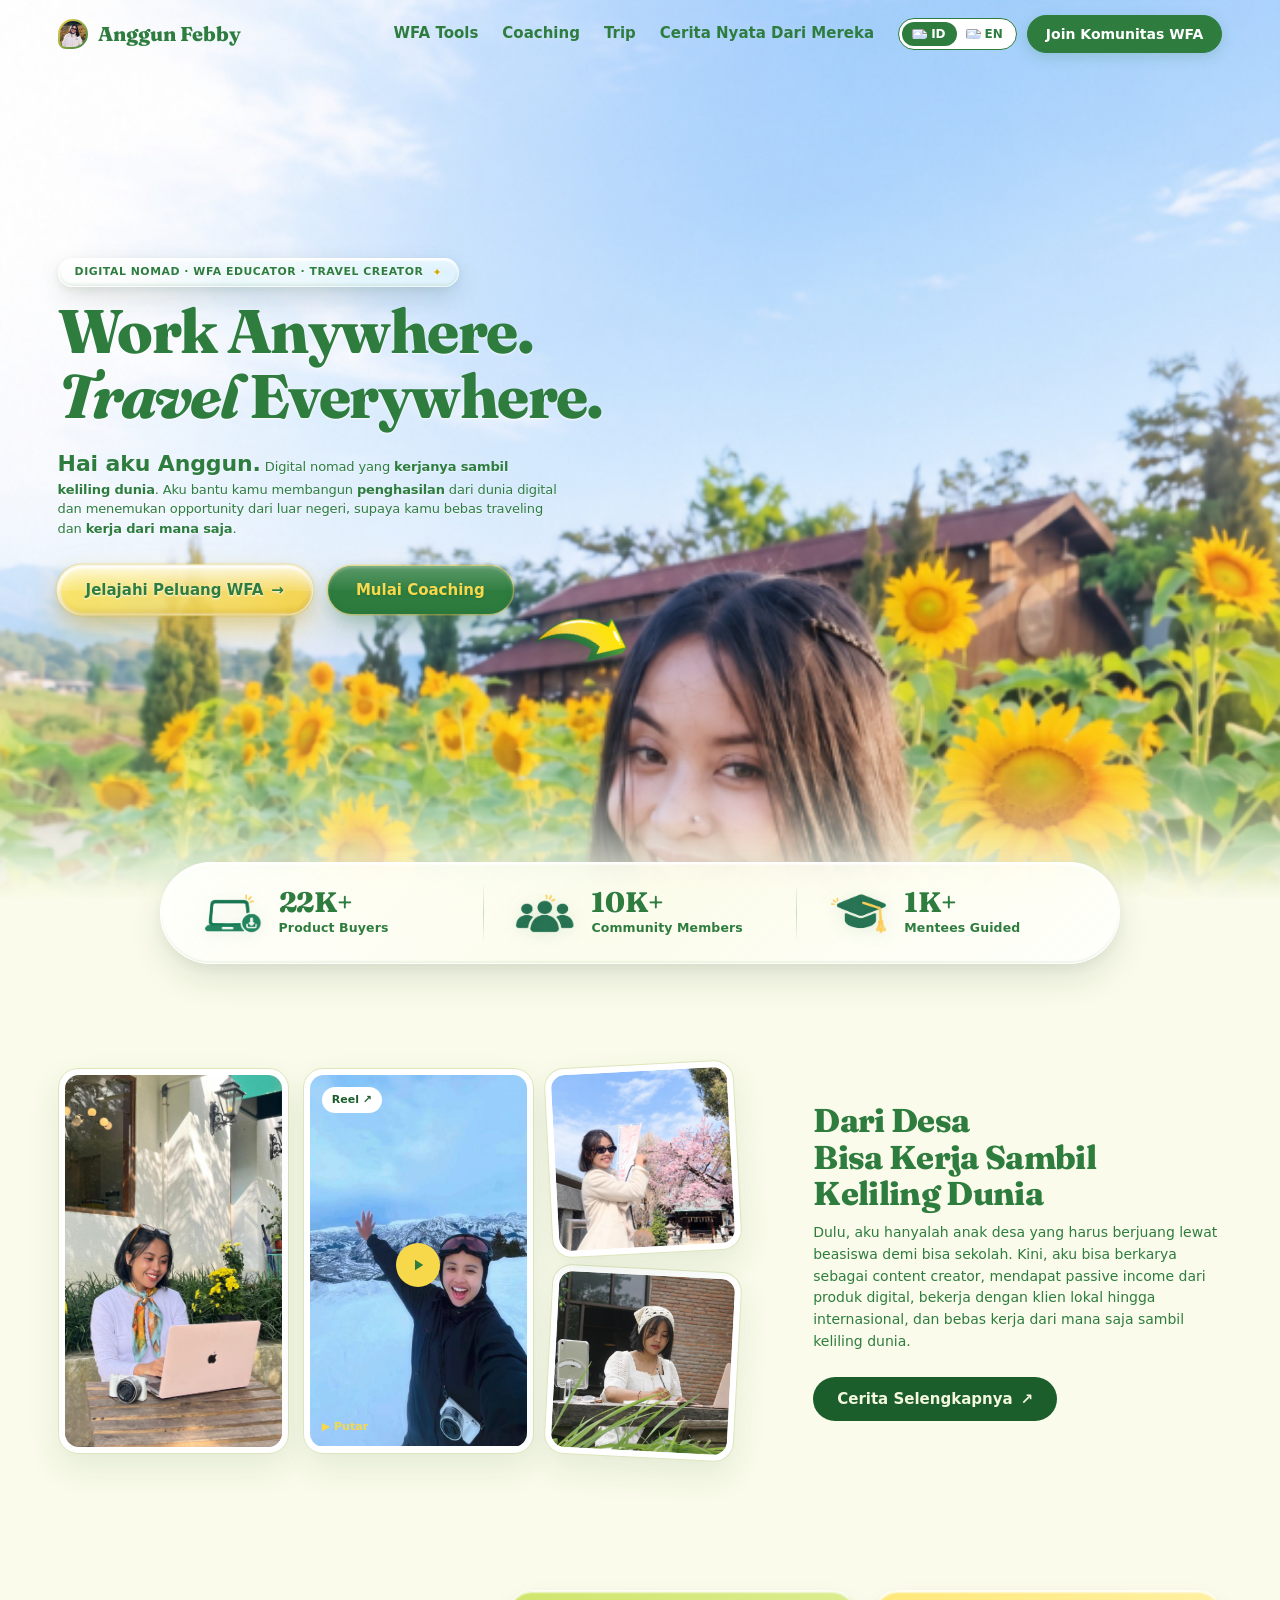
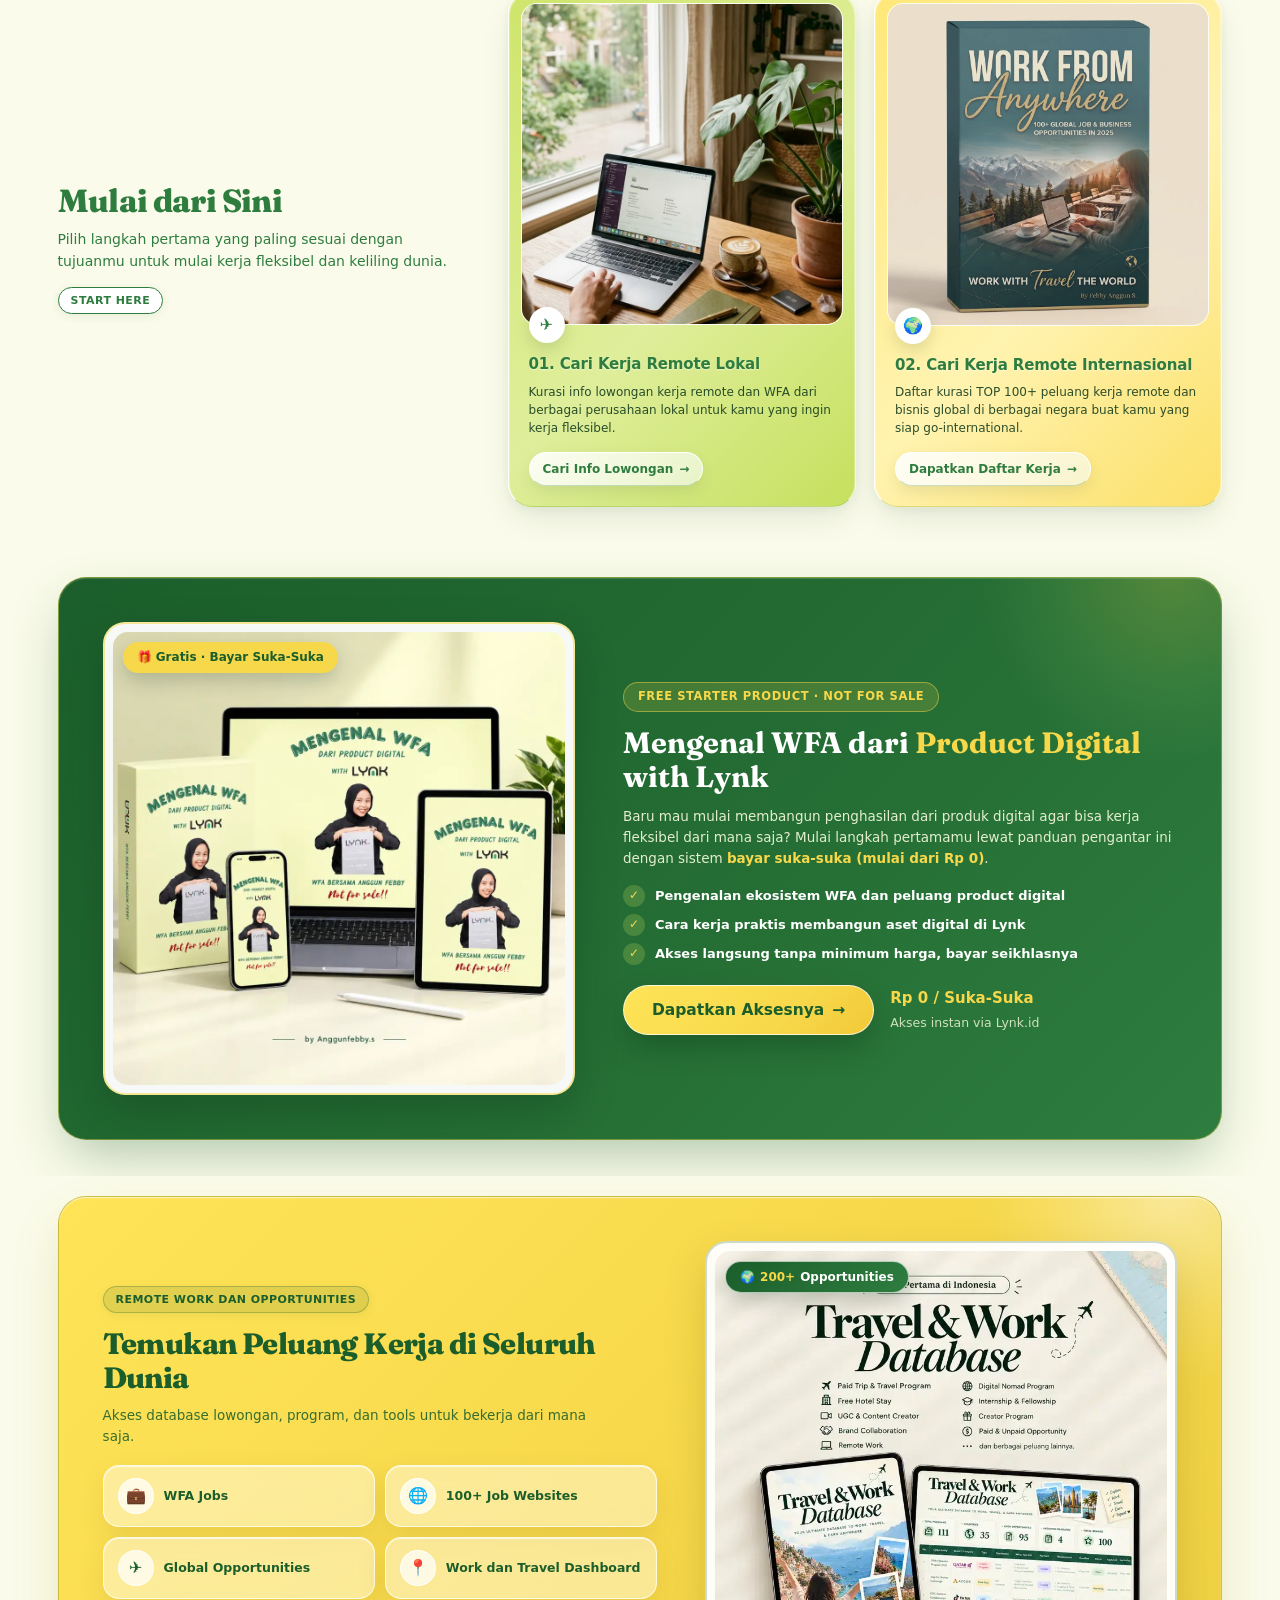
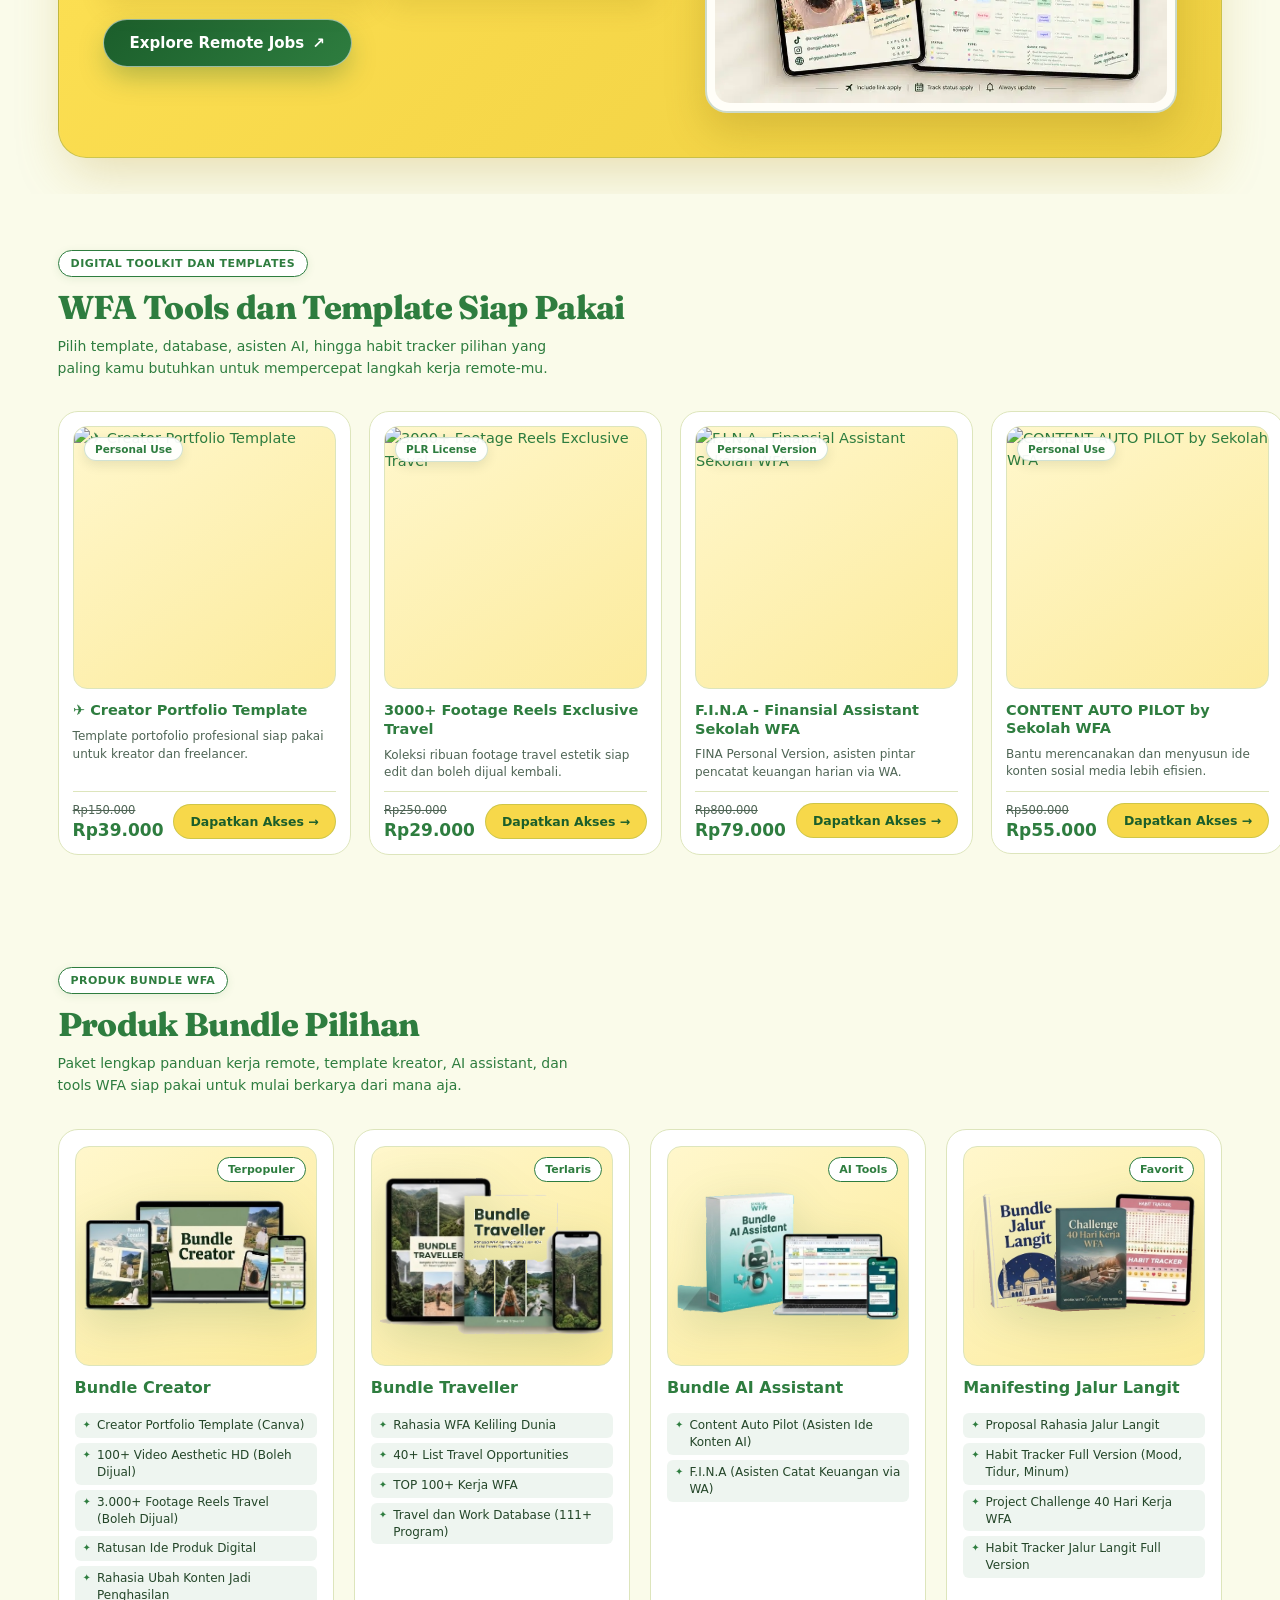
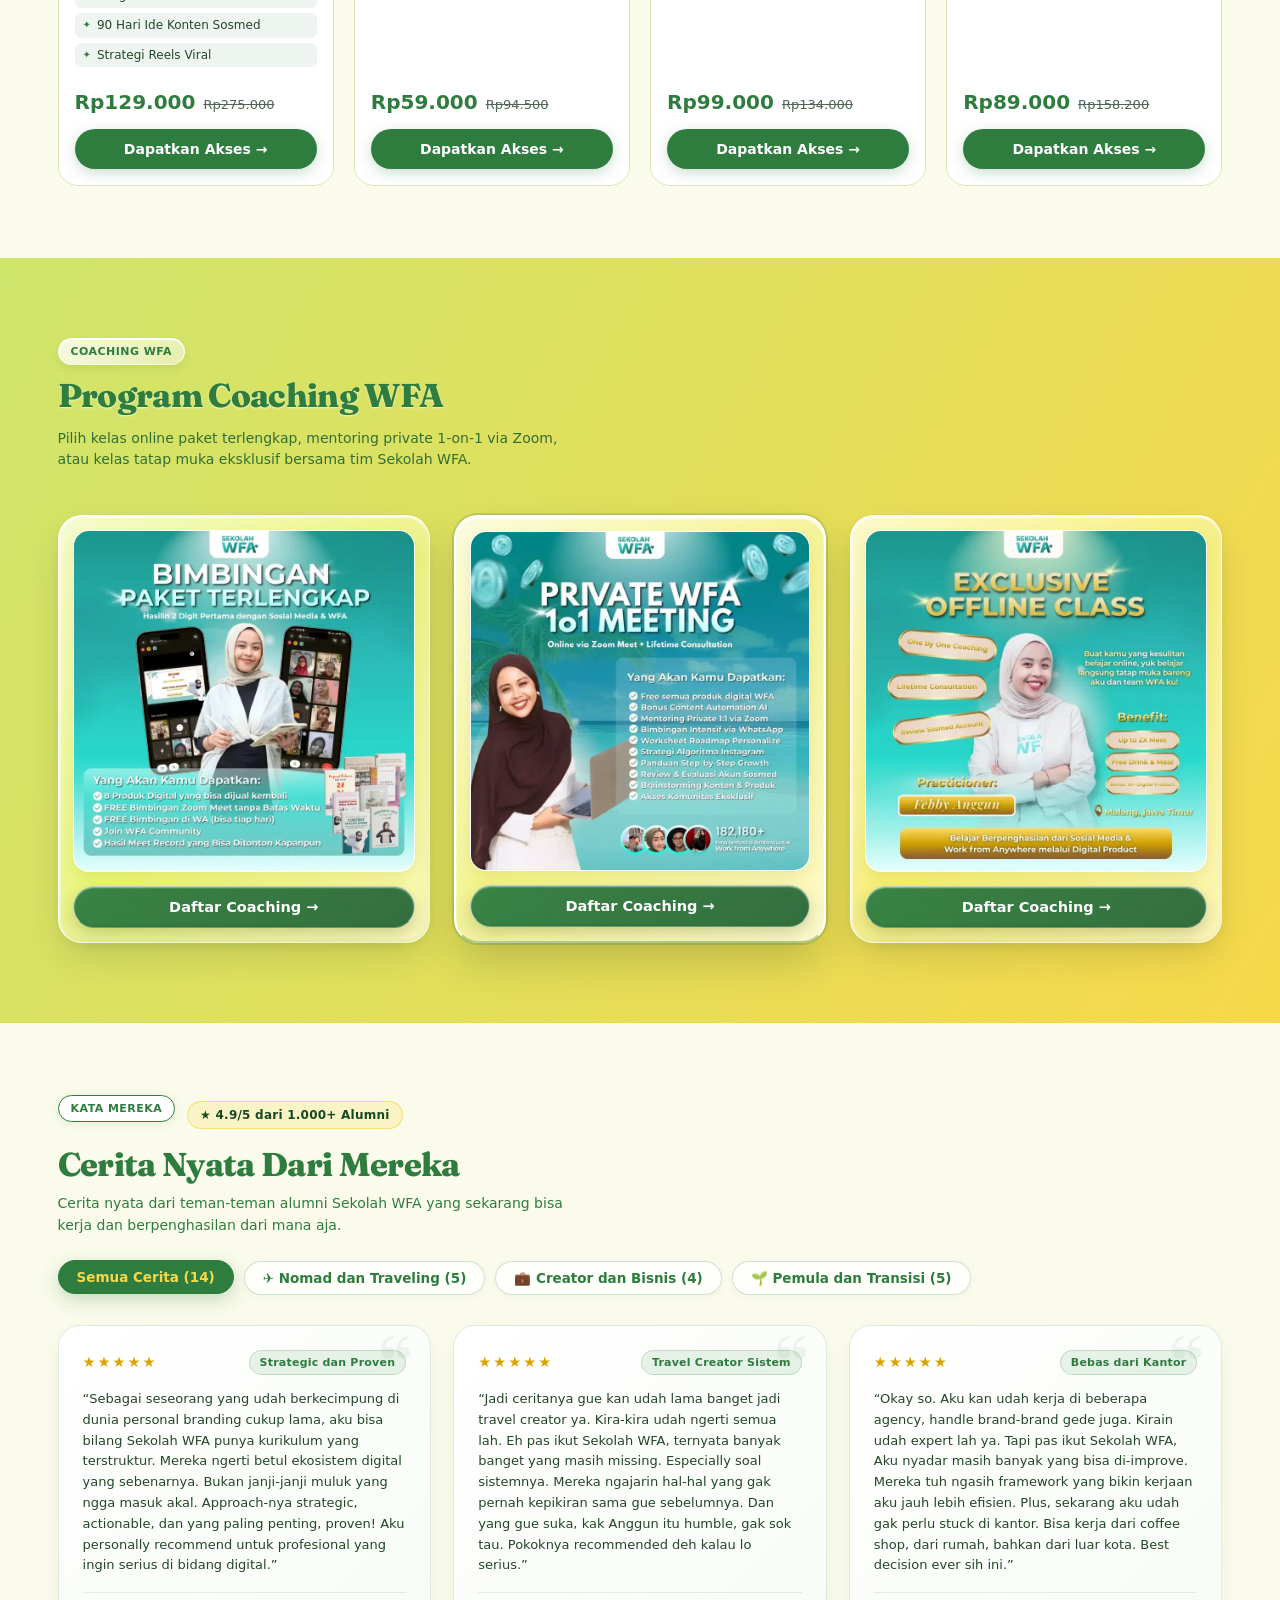
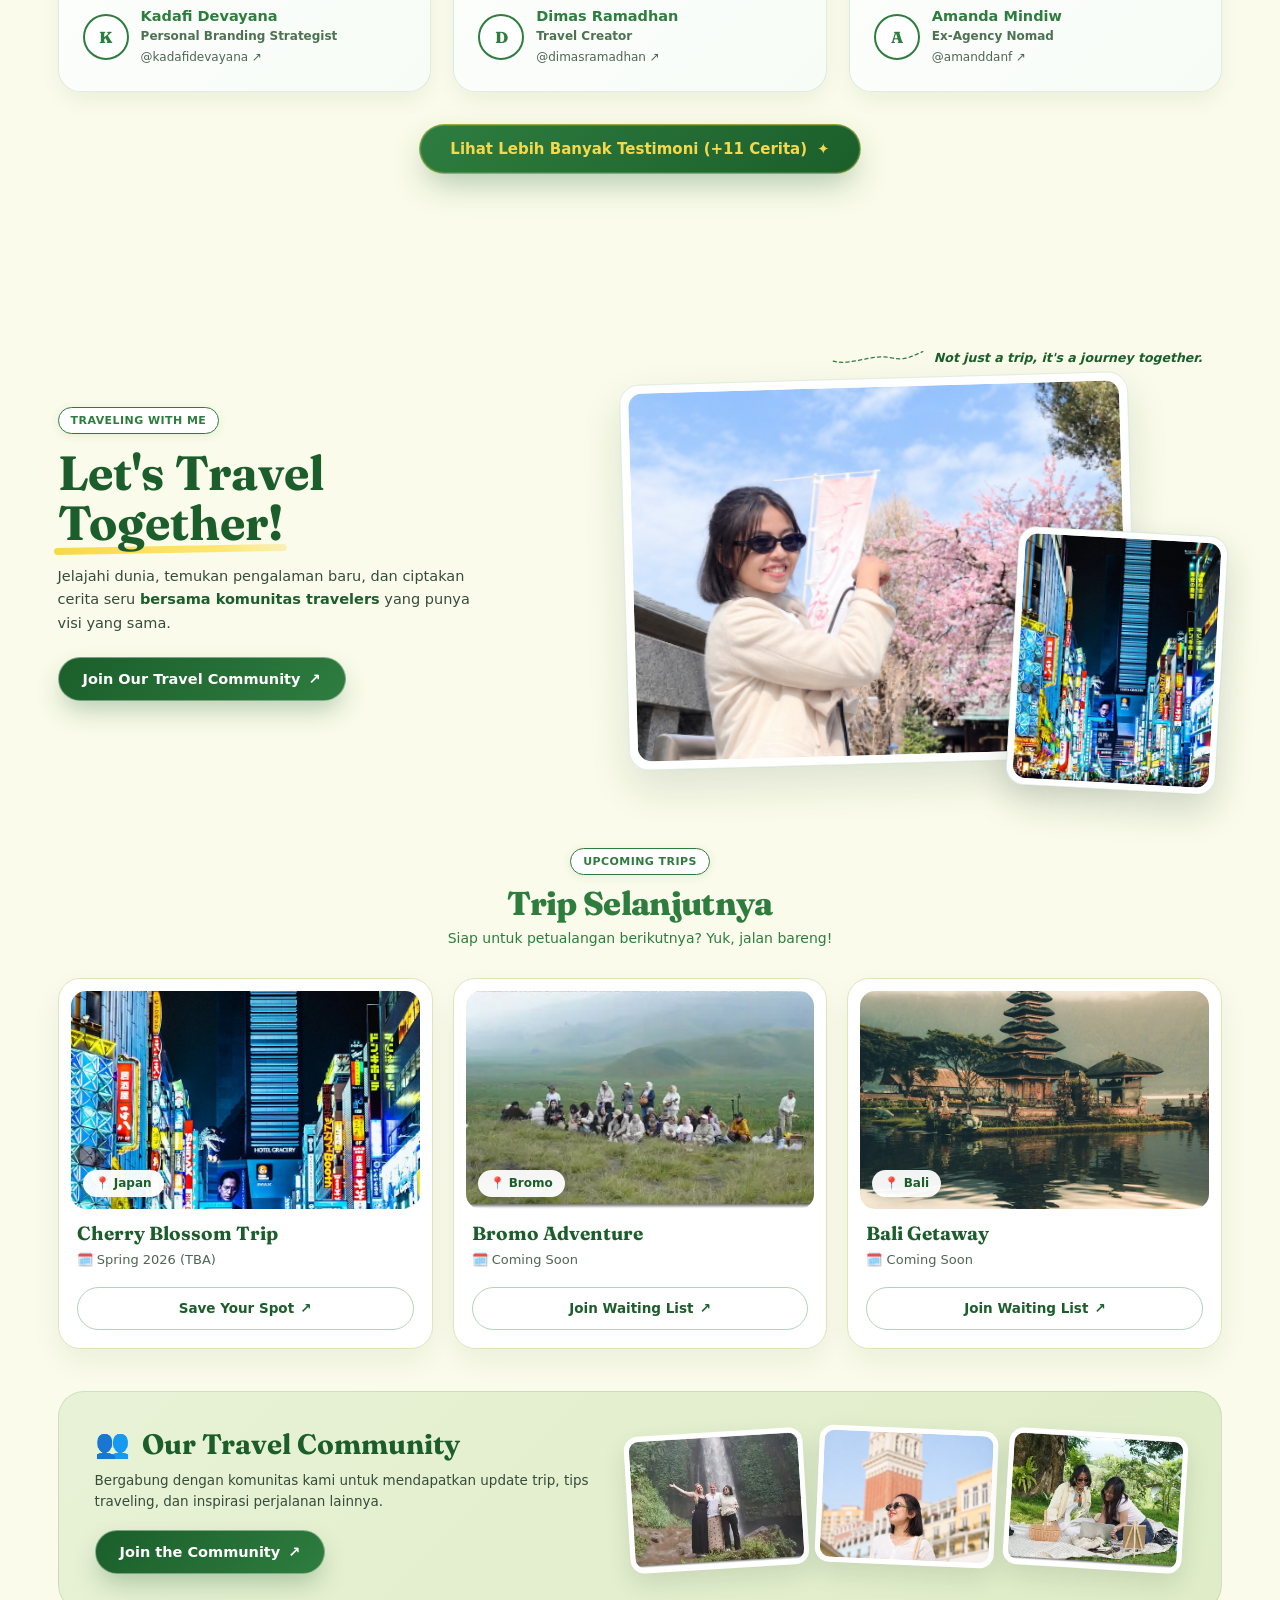
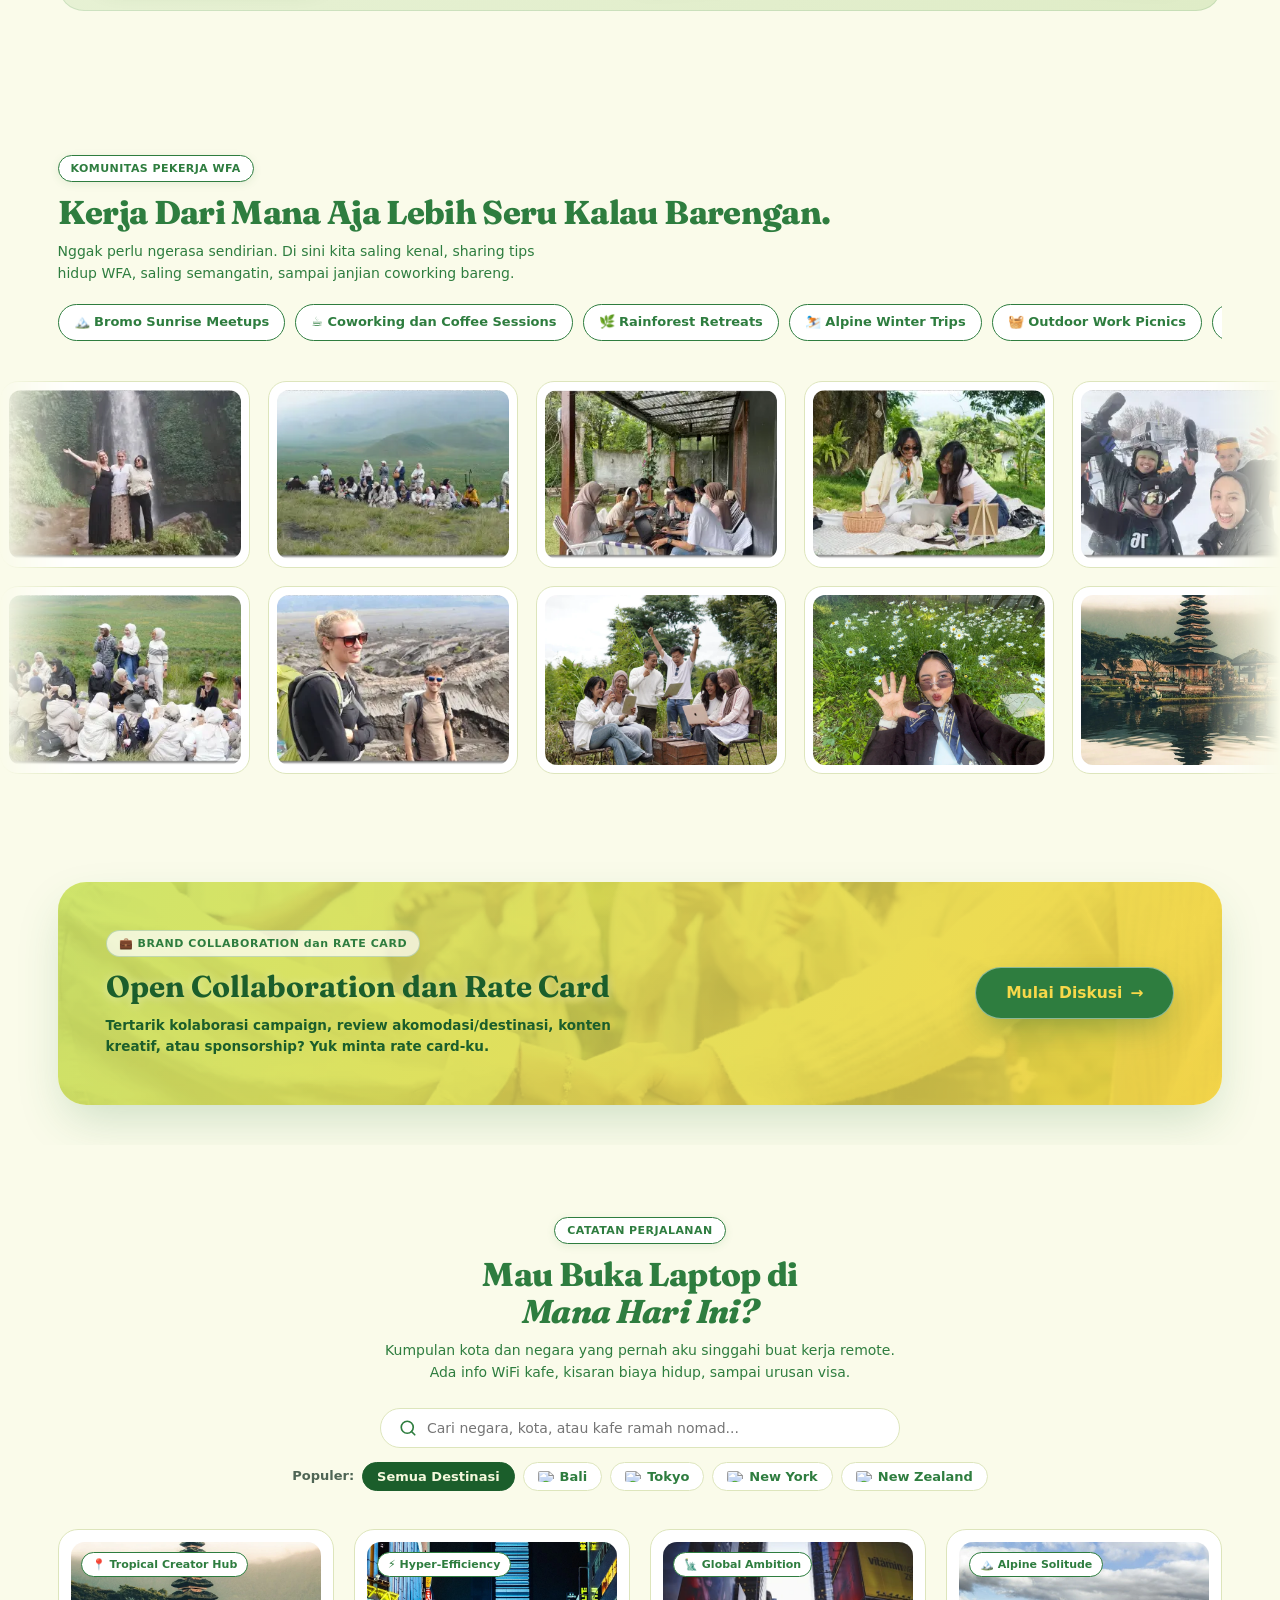
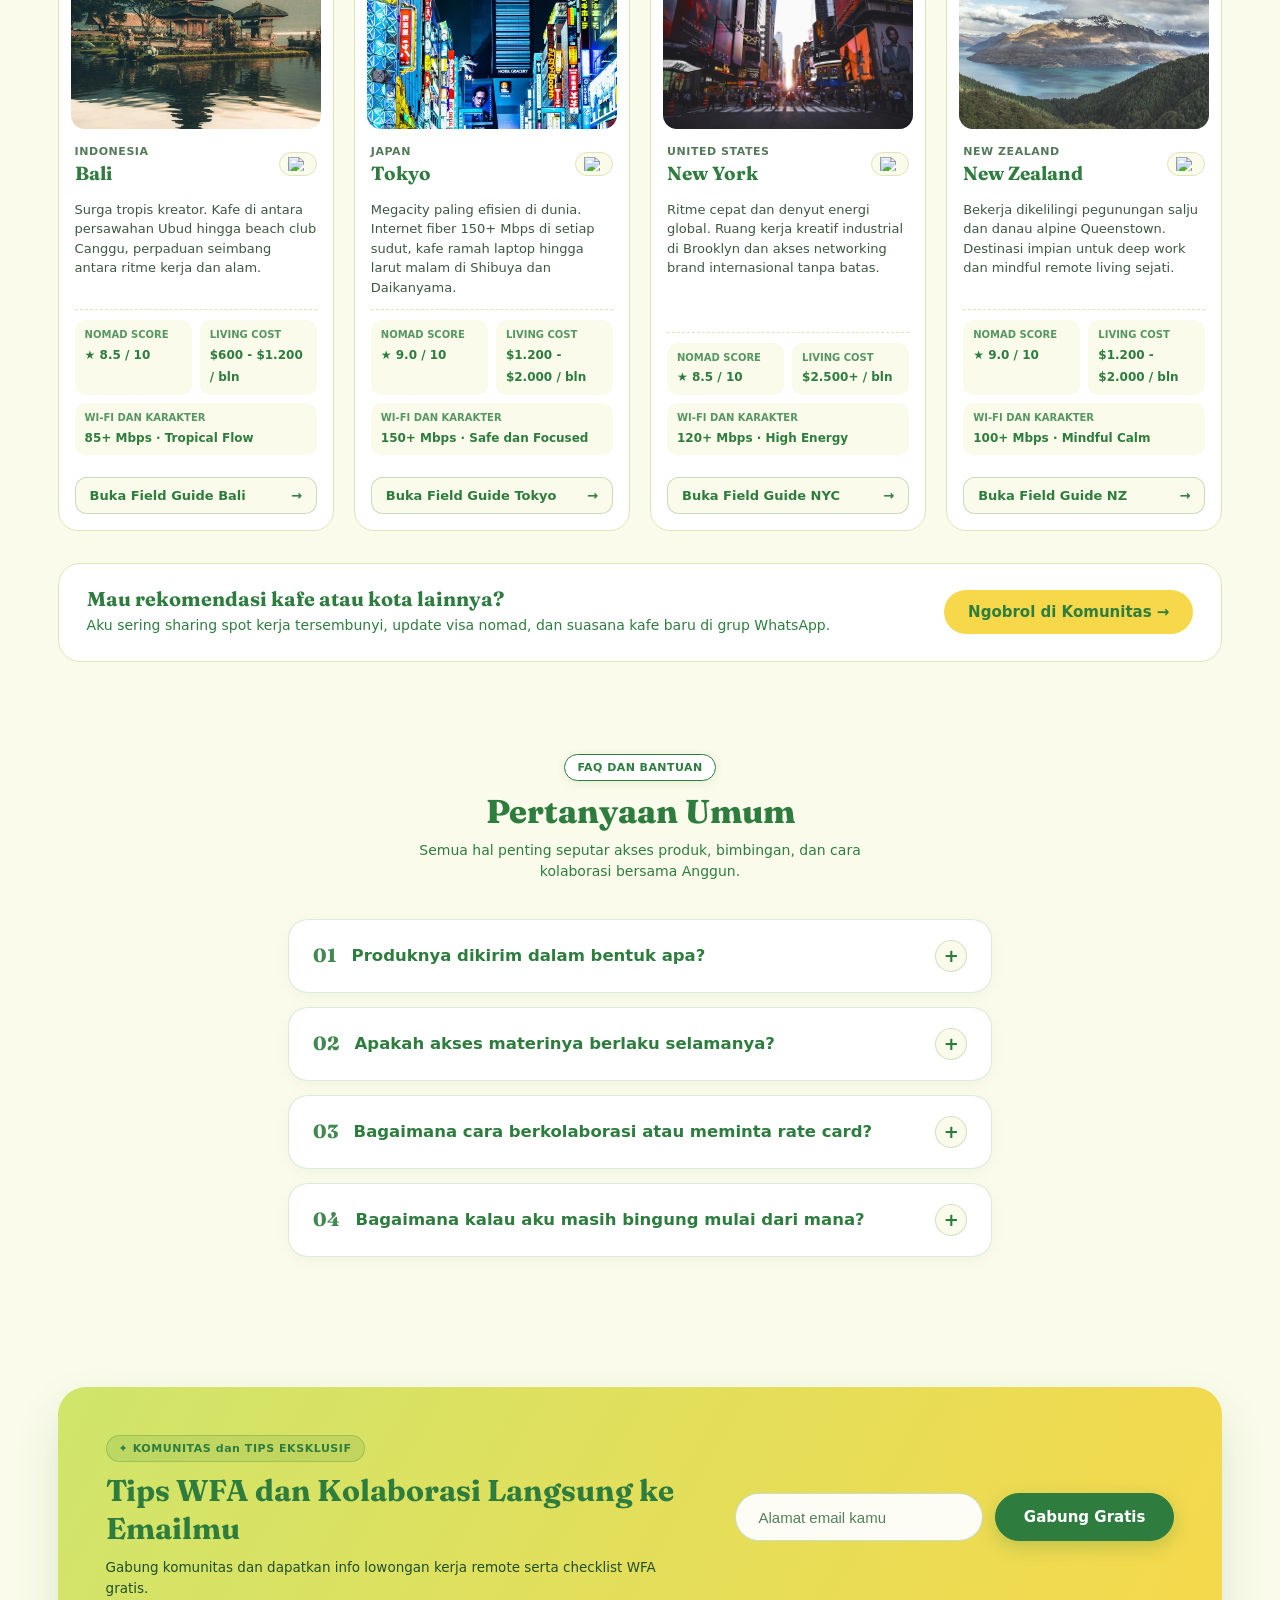
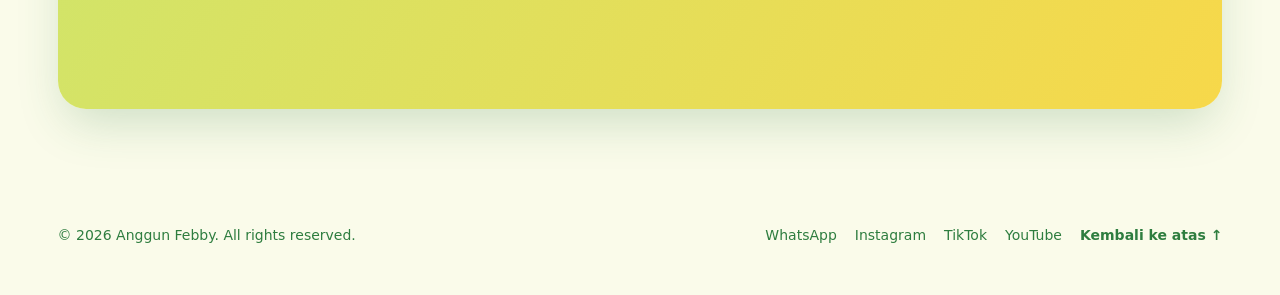
==== commit de76f4cd: "feat(remote-hub,travel-together): flip Remote Hub to text-left/image-right and add Traveling With Me" ====
--- a/index.html
+++ b/index.html
@@ -399,13 +399,6 @@
         <div class="wrap">
           <div class="remote-hub-card reveal-up">
             <div class="remote-hub-grid">
-              <div class="remote-hub-visual">
-                <div class="remote-hub-laptop">
-                  <img src="assets/travel-work-database.png" alt="Travel dan Work Database Laptop Preview" loading="lazy">
-                  <span class="remote-hub-badge">🌍 <strong>200+</strong> Opportunities</span>
-                </div>
-              </div>
-
               <div class="remote-hub-copy">
                 <span class="section-pill">Remote Work dan Opportunities</span>
                 <h2 class="section-heading">Temukan Peluang Kerja di Seluruh Dunia</h2>
@@ -436,6 +429,13 @@
                   <span aria-hidden="true">↗</span>
                 </a>
               </div>
+
+              <div class="remote-hub-visual">
+                <div class="remote-hub-laptop">
+                  <img src="assets/travel-work-database.png" alt="Travel dan Work Database Laptop Preview" loading="lazy">
+                  <span class="remote-hub-badge">🌍 <strong>200+</strong> Opportunities</span>
+                </div>
+              </div>
             </div>
           </div>
         </div>
@@ -549,6 +549,133 @@
               <span class="testi-more-label">Lihat Lebih Banyak Testimoni (+11 Cerita)</span>
               <span class="testi-more-icon" aria-hidden="true">✦</span>
             </button>
+          </div>
+        </div>
+      </section>
+
+      <!-- ================================================================
+           SECTION 4.5: TRAVELING WITH ME (LET'S TRAVEL TOGETHER + UPCOMING TRIPS)
+           ================================================================ -->
+      <section class="section travel-together-section" id="travel-together">
+        <div class="wrap">
+          <!-- Top 2-Col Feature -->
+          <div class="travel-hero-grid reveal-up">
+            <div class="travel-hero-copy">
+              <span class="section-pill">TRAVELING WITH ME</span>
+              <h2 class="travel-hero-title">
+                Let's Travel<br>
+                <span class="travel-title-accent">Together!</span>
+              </h2>
+              <p class="travel-hero-lead">Jelajahi dunia, temukan pengalaman baru, dan ciptakan cerita seru
+                <strong>bersama komunitas travelers</strong> yang punya visi yang sama.</p>
+              <a href="https://chat.whatsapp.com/E3dPReLYer5AoXOJEF1KTr" target="_blank" rel="noopener noreferrer"
+                class="btn travel-hero-btn">
+                <span>Join Our Travel Community</span>
+                <span aria-hidden="true">↗</span>
+              </a>
+            </div>
+
+            <div class="travel-hero-collage">
+              <div class="travel-doodle-note" aria-hidden="true">
+                <svg class="travel-plane-svg" viewBox="0 0 120 28" fill="none">
+                  <path d="M4 18C28 24 52 8 78 14C94 18 106 10 116 6" stroke="#2E7D3F" stroke-width="1.6" stroke-dasharray="4 4" stroke-linecap="round"/>
+                </svg>
+                <span>Not just a trip, it's a journey together.</span>
+              </div>
+              <figure class="travel-photo-main">
+                <img src="assets/story (0).webp" alt="Anggun Febby traveling menikmati bunga sakura" loading="lazy">
+              </figure>
+              <figure class="travel-photo-inset">
+                <img src="assets/tokyo.webp" alt="Pemandangan pagoda dan Gunung Fuji di Jepang" loading="lazy">
+              </figure>
+            </div>
+          </div>
+
+          <!-- Upcoming Trips -->
+          <div class="upcoming-trips-wrap reveal-up">
+            <div class="upcoming-trips-head">
+              <span class="section-pill">Upcoming Trips</span>
+              <h3 class="section-heading">Trip Selanjutnya</h3>
+              <p class="section-lead centered-lead">Siap untuk petualangan berikutnya? Yuk, jalan bareng!</p>
+            </div>
+
+            <div class="upcoming-trips-grid">
+              <article class="trip-card">
+                <div class="trip-card-media">
+                  <img src="assets/tokyo.webp" alt="Cherry Blossom Trip Japan" loading="lazy">
+                  <span class="trip-loc-pill">📍 Japan</span>
+                </div>
+                <div class="trip-card-body">
+                  <h4>Cherry Blossom Trip</h4>
+                  <p class="trip-date">🗓️ Spring 2026 (TBA)</p>
+                  <a href="https://chat.whatsapp.com/E3dPReLYer5AoXOJEF1KTr" target="_blank" rel="noopener noreferrer"
+                    class="trip-card-btn">
+                    <span>Save Your Spot</span>
+                    <span aria-hidden="true">↗</span>
+                  </a>
+                </div>
+              </article>
+
+              <article class="trip-card">
+                <div class="trip-card-media">
+                  <img src="assets/Community (2).webp" alt="Bromo Adventure Trip" loading="lazy">
+                  <span class="trip-loc-pill">📍 Bromo</span>
+                </div>
+                <div class="trip-card-body">
+                  <h4>Bromo Adventure</h4>
+                  <p class="trip-date">🗓️ Coming Soon</p>
+                  <a href="https://chat.whatsapp.com/E3dPReLYer5AoXOJEF1KTr" target="_blank" rel="noopener noreferrer"
+                    class="trip-card-btn">
+                    <span>Join Waiting List</span>
+                    <span aria-hidden="true">↗</span>
+                  </a>
+                </div>
+              </article>
+
+              <article class="trip-card">
+                <div class="trip-card-media">
+                  <img src="assets/bali.webp" alt="Bali Getaway Trip" loading="lazy">
+                  <span class="trip-loc-pill">📍 Bali</span>
+                </div>
+                <div class="trip-card-body">
+                  <h4>Bali Getaway</h4>
+                  <p class="trip-date">🗓️ Coming Soon</p>
+                  <a href="https://chat.whatsapp.com/E3dPReLYer5AoXOJEF1KTr" target="_blank" rel="noopener noreferrer"
+                    class="trip-card-btn">
+                    <span>Join Waiting List</span>
+                    <span aria-hidden="true">↗</span>
+                  </a>
+                </div>
+              </article>
+            </div>
+          </div>
+
+          <!-- Our Travel Community Bottom Banner -->
+          <div class="travel-community-banner reveal-up">
+            <div class="travel-banner-copy">
+              <div class="travel-banner-heading-row">
+                <span class="travel-banner-icon" aria-hidden="true">👥</span>
+                <h3>Our Travel Community</h3>
+              </div>
+              <p>Bergabung dengan komunitas kami untuk mendapatkan update trip, tips traveling, dan inspirasi perjalanan lainnya.</p>
+              <a href="https://chat.whatsapp.com/E3dPReLYer5AoXOJEF1KTr" target="_blank" rel="noopener noreferrer"
+                class="btn travel-banner-btn">
+                <span>Join the Community</span>
+                <span aria-hidden="true">↗</span>
+              </a>
+            </div>
+
+            <div class="travel-banner-photos">
+              <figure class="travel-mini-polaroid t-p1">
+                <img src="assets/Community (1).webp" alt="Travel community gathering bersama" loading="lazy">
+              </figure>
+              <figure class="travel-mini-polaroid t-p2">
+                <img src="assets/story (2).webp" alt="Momen traveling di luar negeri" loading="lazy">
+              </figure>
+              <figure class="travel-mini-polaroid t-p3">
+                <img src="assets/Community (5).webp" alt="Aktivitas komunitas travelers" loading="lazy">
+              </figure>
+            </div>
           </div>
         </div>
       </section>
--- a/css/style.css
+++ b/css/style.css
@@ -1486,7 +1486,7 @@
   position: relative;
   z-index: 2;
   display: grid;
-  grid-template-columns: 0.92fr 1.08fr;
+  grid-template-columns: 1.08fr 0.92fr;
   gap: clamp(24px, 4vw, 48px);
   align-items: center;
 }
@@ -2511,6 +2511,328 @@
 .testi-handle:hover {
   color: var(--green);
   text-decoration: underline;
+}
+
+/* ==========================================================================
+   SECTION 4.5: TRAVELING WITH ME (LET'S TRAVEL TOGETHER + UPCOMING TRIPS)
+   ========================================================================== */
+.travel-together-section {
+  background: var(--bg);
+}
+
+.travel-hero-grid {
+  display: grid;
+  grid-template-columns: 0.92fr 1.08fr;
+  gap: clamp(28px, 4.5vw, 56px);
+  align-items: center;
+  margin-bottom: 58px;
+}
+
+.travel-hero-copy .section-pill {
+  margin-bottom: 14px;
+}
+
+.travel-hero-title {
+  font-family: var(--font-serif);
+  font-size: clamp(32px, 4vw, 48px);
+  line-height: 1.05;
+  color: var(--deep);
+  margin-bottom: 16px;
+}
+
+.travel-title-accent {
+  position: relative;
+  display: inline-block;
+}
+
+.travel-title-accent::after {
+  content: '';
+  position: absolute;
+  left: -4px;
+  right: -4px;
+  bottom: -4px;
+  height: 7px;
+  background: linear-gradient(90deg, #F7D84A 0%, #FFE66D 70%, rgba(247, 216, 74, 0.3) 100%);
+  border-radius: 999px;
+  z-index: -1;
+  transform: rotate(-1deg);
+}
+
+.travel-hero-lead {
+  font-size: 14.5px;
+  line-height: 1.62;
+  color: #364B3A;
+  max-width: 440px;
+  margin-bottom: 22px;
+}
+
+.travel-hero-lead strong {
+  color: var(--deep);
+}
+
+.travel-hero-btn,
+.travel-banner-btn {
+  background: linear-gradient(135deg, #1B5E2B 0%, #2E7D3F 100%);
+  color: #FFFFFF !important;
+  border: 1.5px solid rgba(255, 255, 255, 0.4) !important;
+  padding: 13px 24px;
+  font-size: 14.5px;
+  font-weight: 800;
+  box-shadow: 0 12px 26px -4px rgba(27, 94, 43, 0.3);
+}
+
+.travel-hero-btn:hover,
+.travel-banner-btn:hover {
+  transform: translateY(-2px);
+  box-shadow: 0 16px 32px -4px rgba(27, 94, 43, 0.38);
+}
+
+.travel-hero-collage {
+  position: relative;
+  padding: 28px 20px 26px 0;
+}
+
+.travel-doodle-note {
+  display: flex;
+  align-items: center;
+  justify-content: flex-end;
+  gap: 8px;
+  margin-bottom: 8px;
+  color: var(--deep);
+  font-size: 12.5px;
+  font-style: italic;
+  font-weight: 600;
+}
+
+.travel-plane-svg {
+  width: 96px;
+  height: 24px;
+  flex-shrink: 0;
+}
+
+.travel-photo-main {
+  margin: 0;
+  width: 88%;
+  background: #FFFFFF;
+  border: 1px solid rgba(46, 125, 63, 0.14);
+  border-radius: 20px;
+  padding: 8px;
+  box-shadow: 0 18px 42px rgba(20, 50, 25, 0.12);
+  transform: rotate(-1.6deg);
+}
+
+.travel-photo-main img {
+  width: 100%;
+  aspect-ratio: 4 / 3;
+  object-fit: cover;
+  border-radius: 14px;
+  display: block;
+}
+
+.travel-photo-inset {
+  position: absolute;
+  right: 0;
+  bottom: 0;
+  margin: 0;
+  width: 40%;
+  max-width: 210px;
+  background: #FFFFFF;
+  border: 1px solid rgba(46, 125, 63, 0.16);
+  border-radius: 18px;
+  padding: 6px;
+  box-shadow: 0 16px 36px rgba(20, 50, 25, 0.18);
+  transform: rotate(3.2deg);
+}
+
+.travel-photo-inset img {
+  width: 100%;
+  aspect-ratio: 4 / 5;
+  object-fit: cover;
+  border-radius: 13px;
+  display: block;
+}
+
+.upcoming-trips-wrap {
+  margin-bottom: 42px;
+}
+
+.upcoming-trips-head {
+  text-align: center;
+  margin-bottom: 28px;
+}
+
+.upcoming-trips-head .section-pill {
+  margin-bottom: 10px;
+}
+
+.upcoming-trips-head .section-heading {
+  margin-bottom: 6px;
+}
+
+.upcoming-trips-grid {
+  display: grid;
+  grid-template-columns: repeat(3, 1fr);
+  gap: 20px;
+}
+
+.trip-card {
+  background: #FFFFFF;
+  border: 1px solid var(--line);
+  border-radius: 22px;
+  padding: 12px 12px 18px;
+  display: flex;
+  flex-direction: column;
+  gap: 14px;
+  box-shadow: 0 12px 30px rgba(20, 50, 25, 0.06);
+  transition: transform 0.25s var(--ease-fluid), box-shadow 0.25s var(--ease-fluid);
+}
+
+.trip-card:hover {
+  transform: translateY(-4px);
+  box-shadow: 0 18px 38px rgba(20, 50, 25, 0.11);
+}
+
+.trip-card-media {
+  position: relative;
+  border-radius: 15px;
+  overflow: hidden;
+  aspect-ratio: 16 / 10;
+}
+
+.trip-card-media img {
+  width: 100%;
+  height: 100%;
+  object-fit: cover;
+  display: block;
+}
+
+.trip-loc-pill {
+  position: absolute;
+  left: 12px;
+  bottom: 12px;
+  background: rgba(255, 255, 255, 0.94);
+  color: var(--deep);
+  font-size: 12px;
+  font-weight: 700;
+  padding: 4px 12px;
+  border-radius: 999px;
+  box-shadow: 0 4px 12px rgba(20, 48, 31, 0.14);
+}
+
+.trip-card-body {
+  padding: 0 6px;
+  display: flex;
+  flex-direction: column;
+  flex: 1;
+}
+
+.trip-card-body h4 {
+  font-family: var(--font-serif);
+  font-size: 19px;
+  color: var(--deep);
+  margin: 0 0 6px;
+}
+
+.trip-date {
+  font-size: 13px;
+  color: var(--muted);
+  margin: 0 0 16px;
+  flex: 1;
+}
+
+.trip-card-btn {
+  display: inline-flex;
+  align-items: center;
+  justify-content: center;
+  gap: 6px;
+  width: 100%;
+  padding: 10px 16px;
+  border-radius: 999px;
+  border: 1.5px solid rgba(46, 125, 63, 0.35);
+  background: transparent;
+  color: var(--deep);
+  font-size: 13.5px;
+  font-weight: 750;
+  transition: background 0.2s ease, color 0.2s ease, border-color 0.2s ease;
+}
+
+.trip-card-btn:hover {
+  background: var(--green);
+  color: #FFFFFF;
+  border-color: var(--green);
+}
+
+.travel-community-banner {
+  background: linear-gradient(135deg, #E8F2D6 0%, #DFECC7 100%);
+  border: 1.5px solid rgba(46, 125, 63, 0.14);
+  border-radius: 26px;
+  padding: clamp(24px, 3.2vw, 36px);
+  display: grid;
+  grid-template-columns: 0.95fr 1.05fr;
+  gap: 28px;
+  align-items: center;
+}
+
+.travel-banner-heading-row {
+  display: flex;
+  align-items: center;
+  gap: 12px;
+  margin-bottom: 10px;
+}
+
+.travel-banner-icon {
+  font-size: 28px;
+  line-height: 1;
+}
+
+.travel-banner-heading-row h3 {
+  font-family: var(--font-serif);
+  font-size: clamp(22px, 2.3vw, 28px);
+  line-height: 1.15;
+  color: var(--deep);
+  margin: 0;
+}
+
+.travel-banner-copy p {
+  font-size: 13.5px;
+  line-height: 1.56;
+  color: #364B3A;
+  margin: 0 0 18px;
+}
+
+.travel-banner-photos {
+  display: grid;
+  grid-template-columns: repeat(3, 1fr);
+  gap: 10px;
+  align-items: center;
+}
+
+.travel-mini-polaroid {
+  margin: 0;
+  background: #FFFFFF;
+  border-radius: 14px;
+  padding: 5px;
+  box-shadow: 0 10px 24px rgba(20, 50, 25, 0.12);
+}
+
+.travel-mini-polaroid img {
+  width: 100%;
+  aspect-ratio: 4 / 3;
+  object-fit: cover;
+  border-radius: 10px;
+  display: block;
+}
+
+.travel-mini-polaroid.t-p1 {
+  transform: rotate(-3.5deg);
+}
+
+.travel-mini-polaroid.t-p2 {
+  transform: rotate(2.5deg) translateY(-4px);
+}
+
+.travel-mini-polaroid.t-p3 {
+  transform: rotate(3.5deg);
 }
 
 /* ==========================================================================
@@ -4001,8 +4323,15 @@
   }
 
   .story-grid,
-  .remote-hub-grid {
+  .remote-hub-grid,
+  .travel-hero-grid,
+  .upcoming-trips-grid,
+  .travel-community-banner {
     grid-template-columns: 1fr;
+  }
+
+  .remote-hub-visual {
+    order: -1;
   }
 
   .story-text-col {
@@ -4204,6 +4533,31 @@
     font-size: 11.5px;
   }
 
+  .travel-hero-grid {
+    gap: 24px;
+    margin-bottom: 42px;
+  }
+
+  .travel-hero-btn,
+  .travel-banner-btn {
+    width: 100%;
+    justify-content: center;
+  }
+
+  .travel-hero-collage {
+    padding: 18px 8px 20px 0;
+  }
+
+  .travel-photo-inset {
+    width: 44%;
+  }
+
+  .travel-community-banner {
+    padding: 22px 18px;
+    border-radius: 22px;
+    gap: 22px;
+  }
+
   .story-grid {
     gap: 24px;
   }
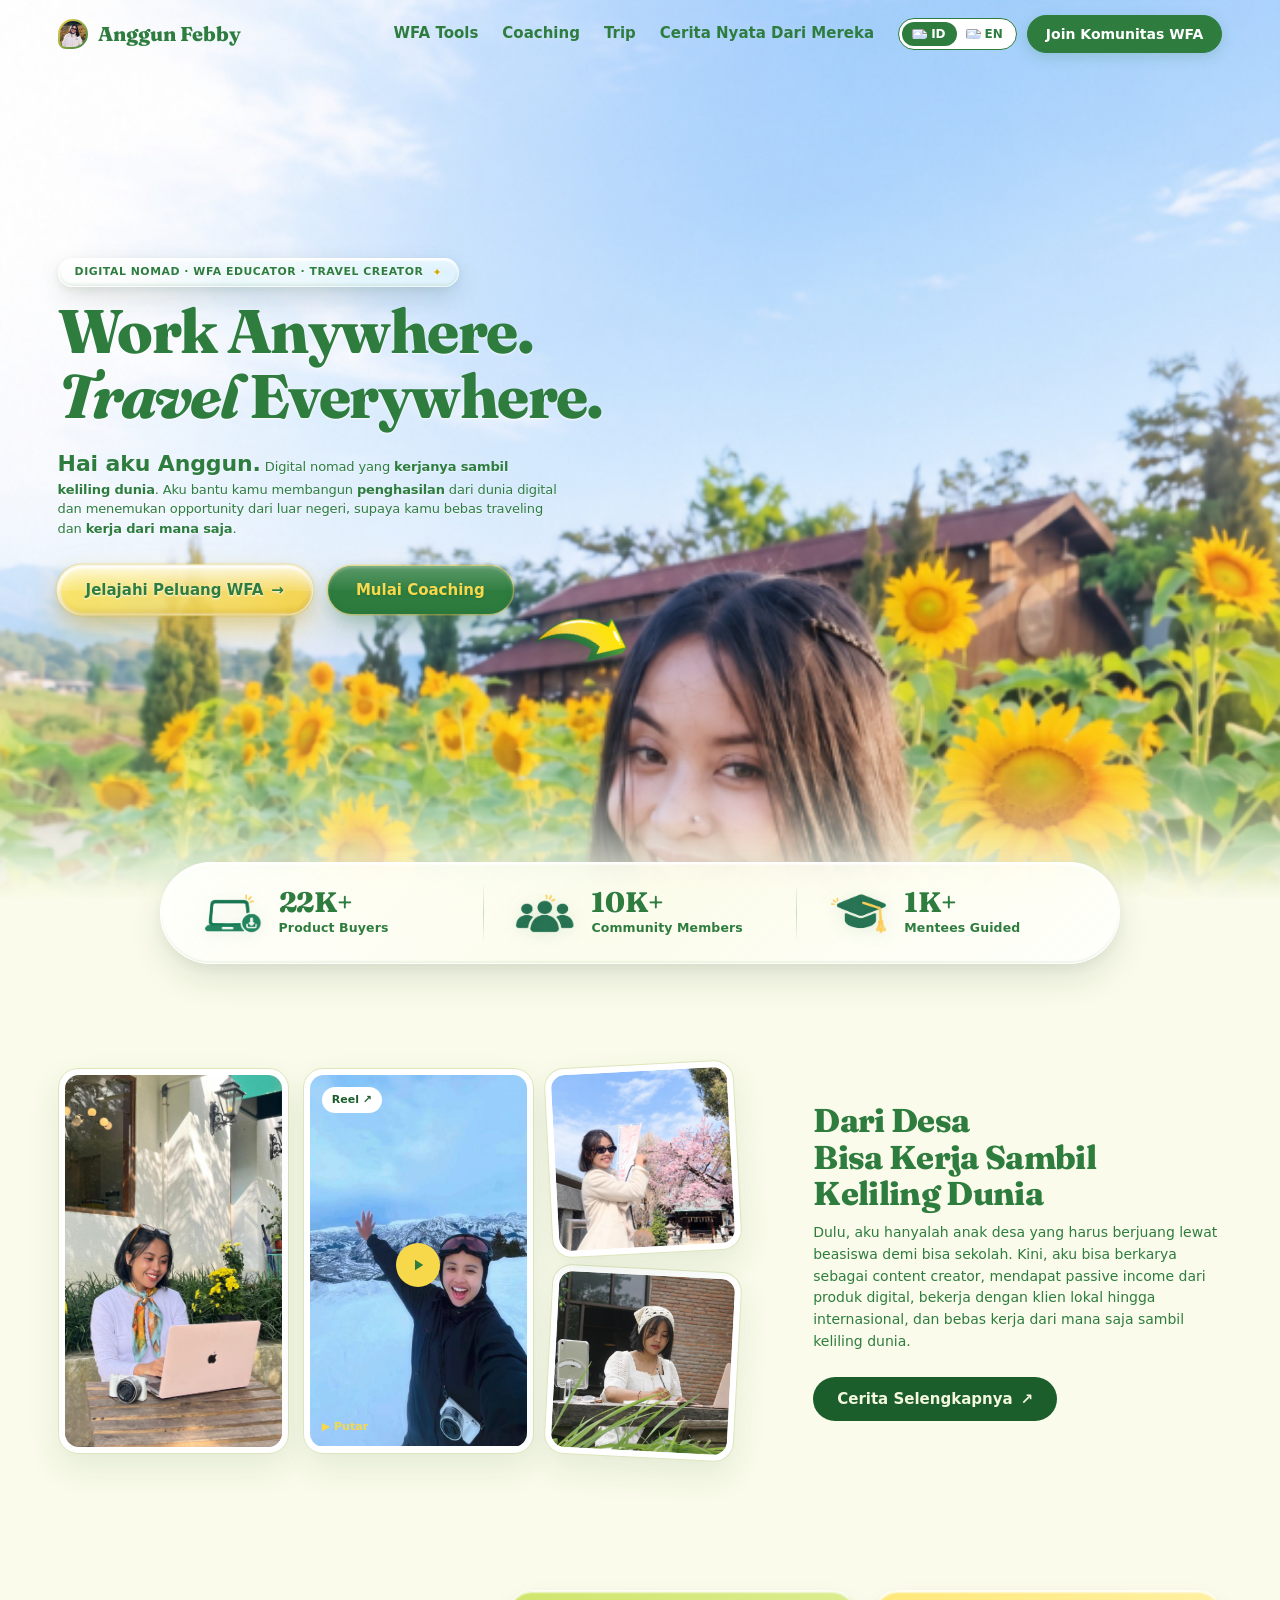
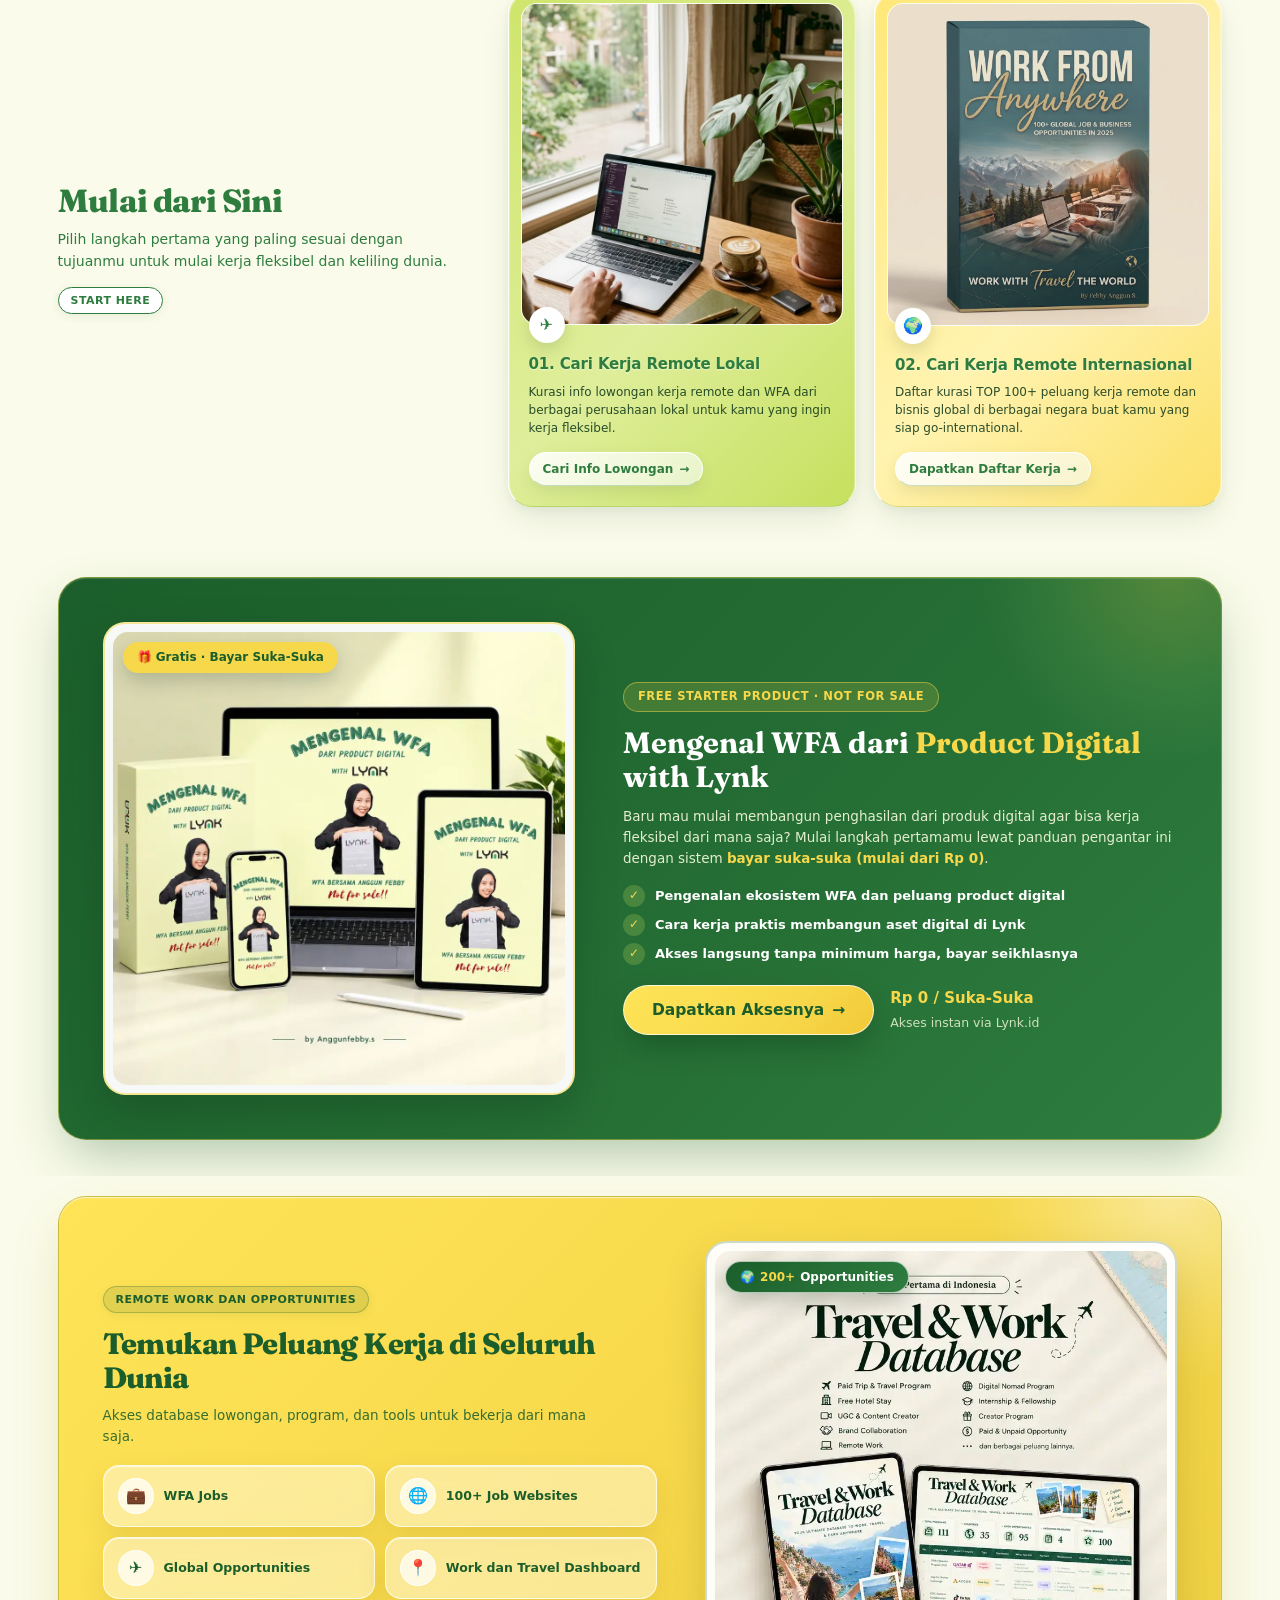
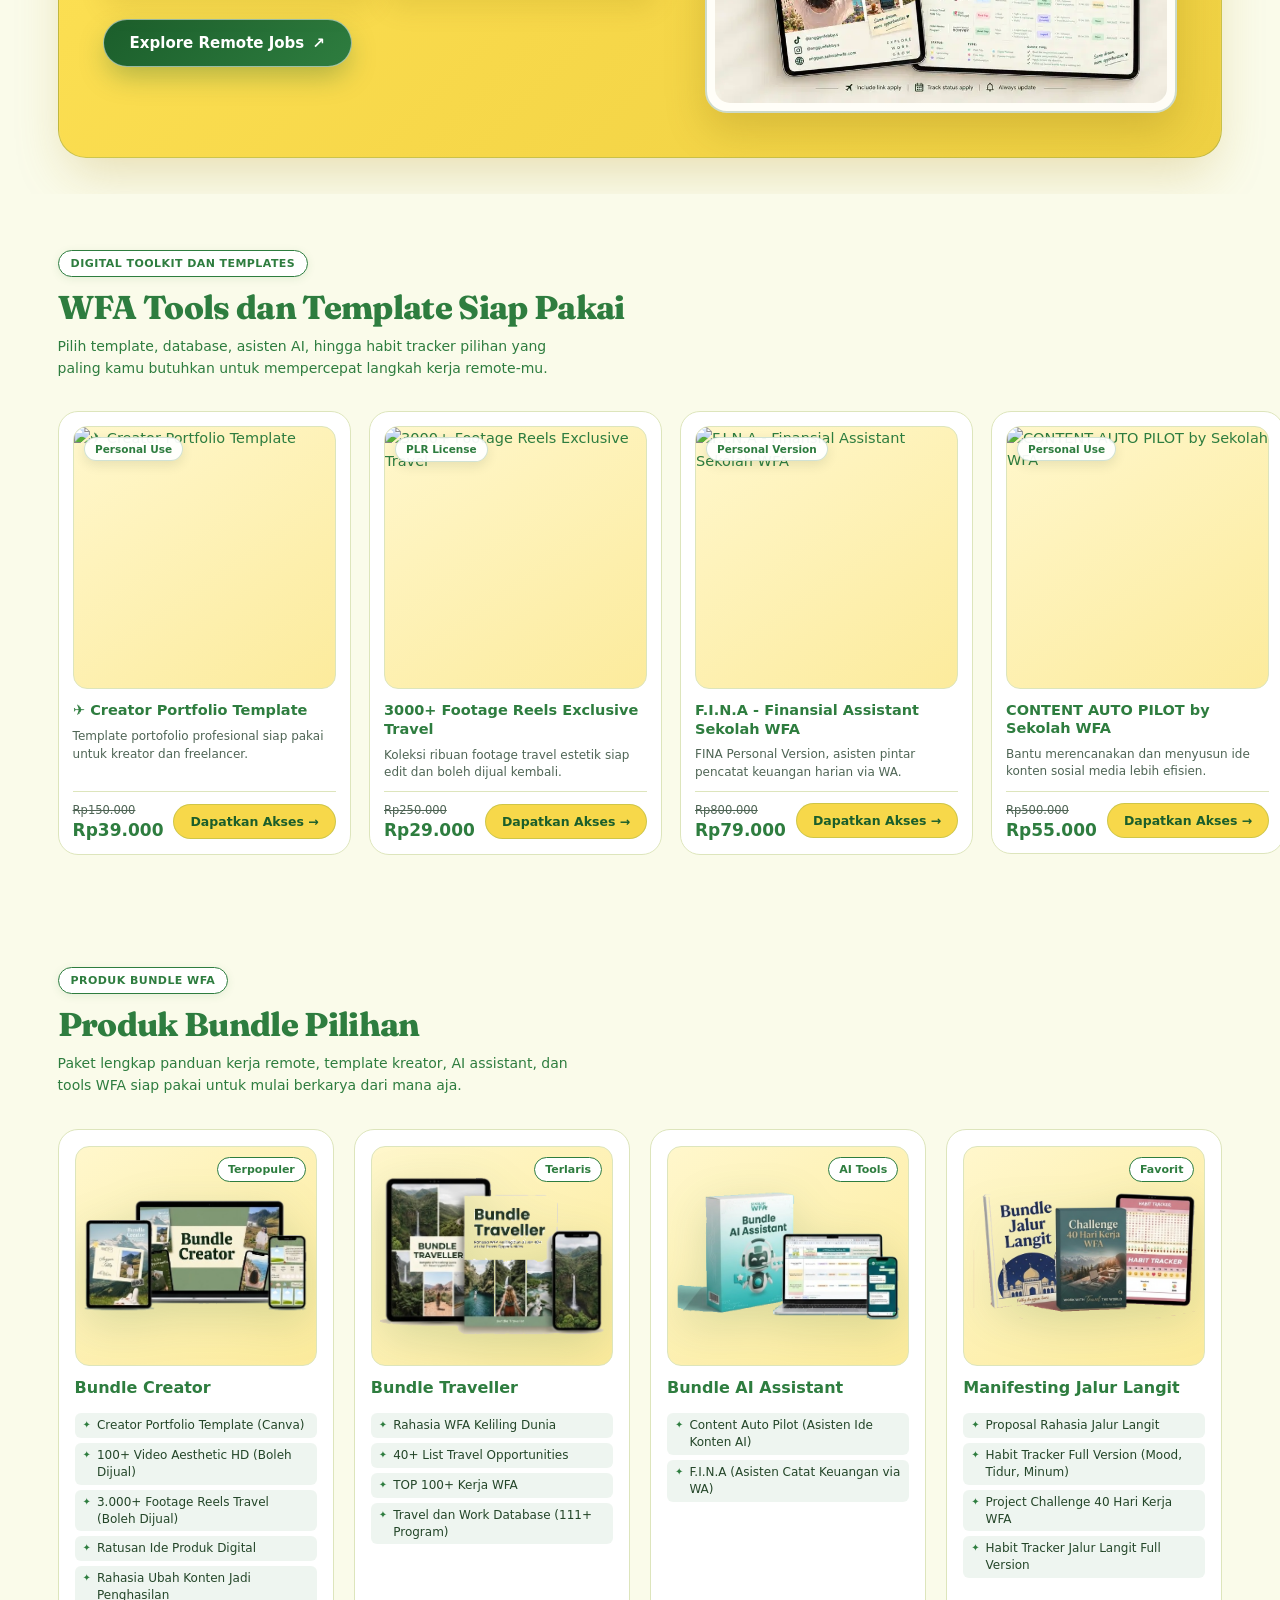
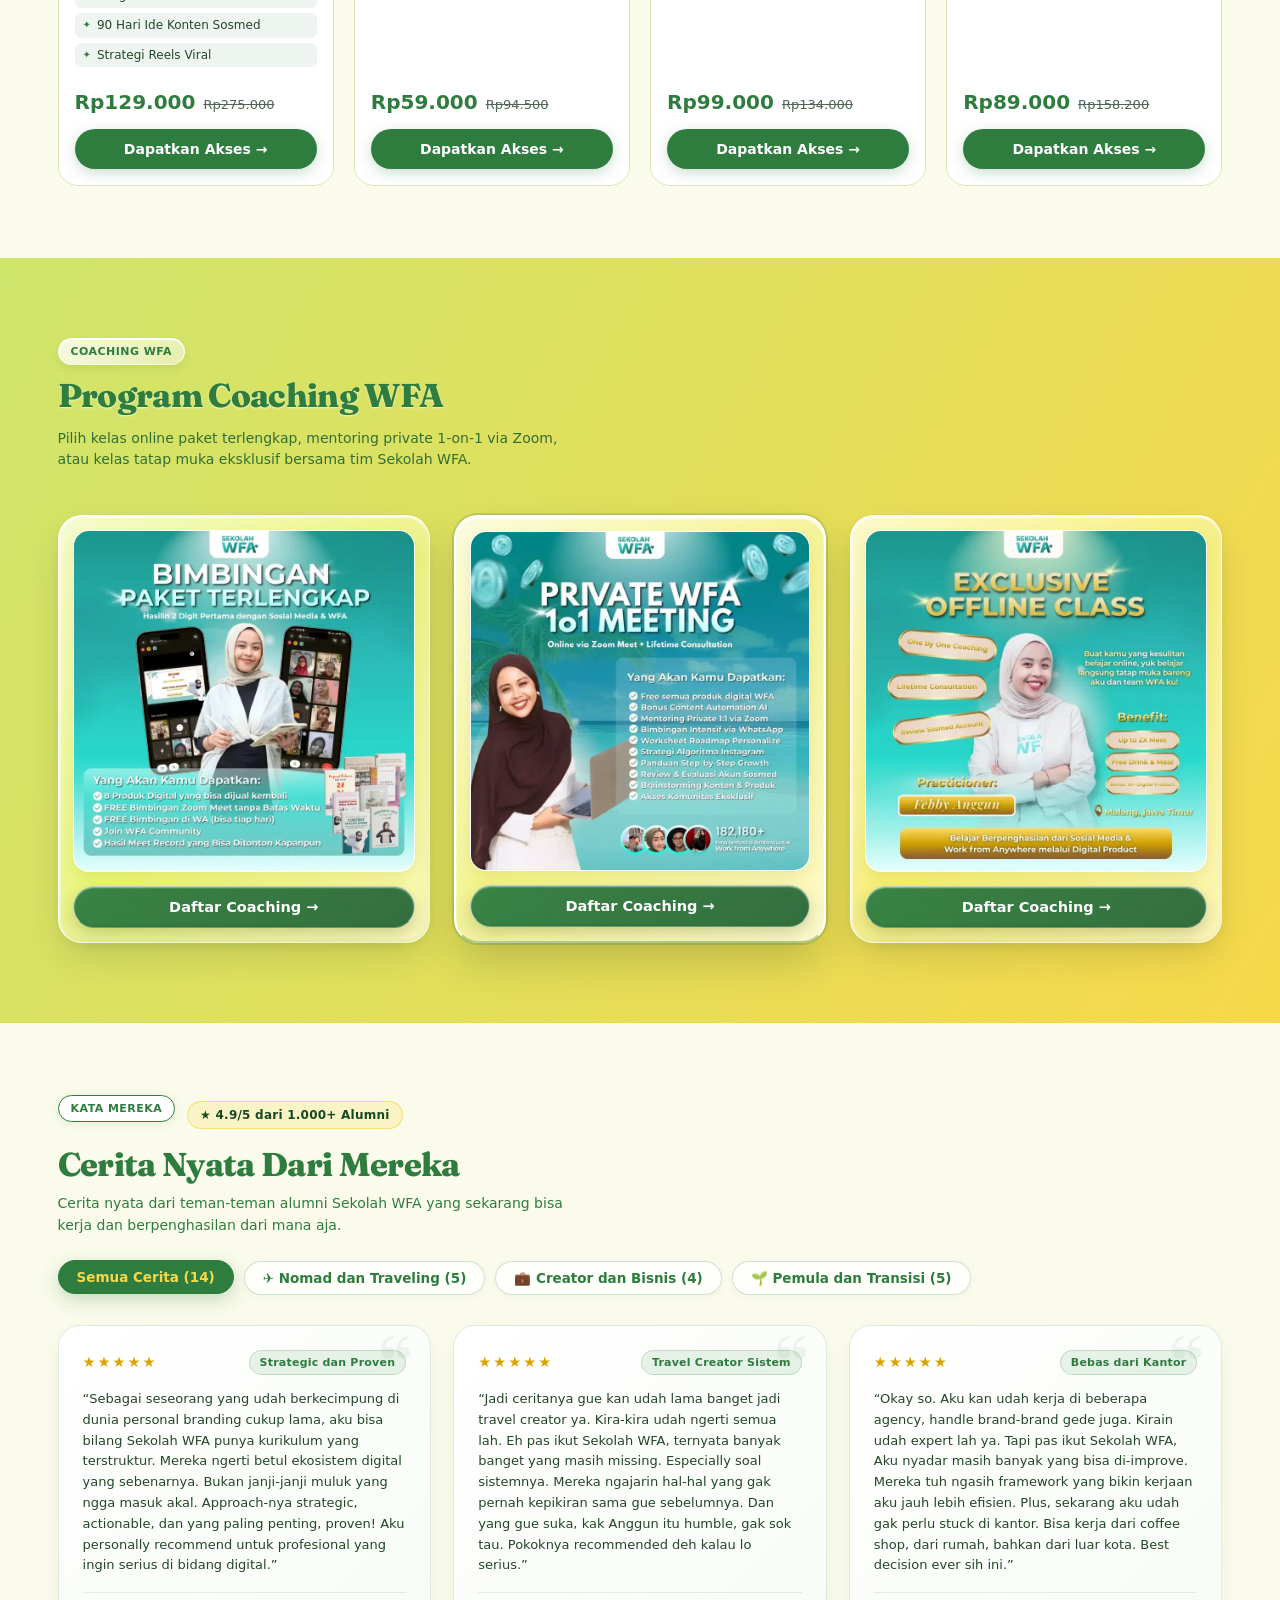
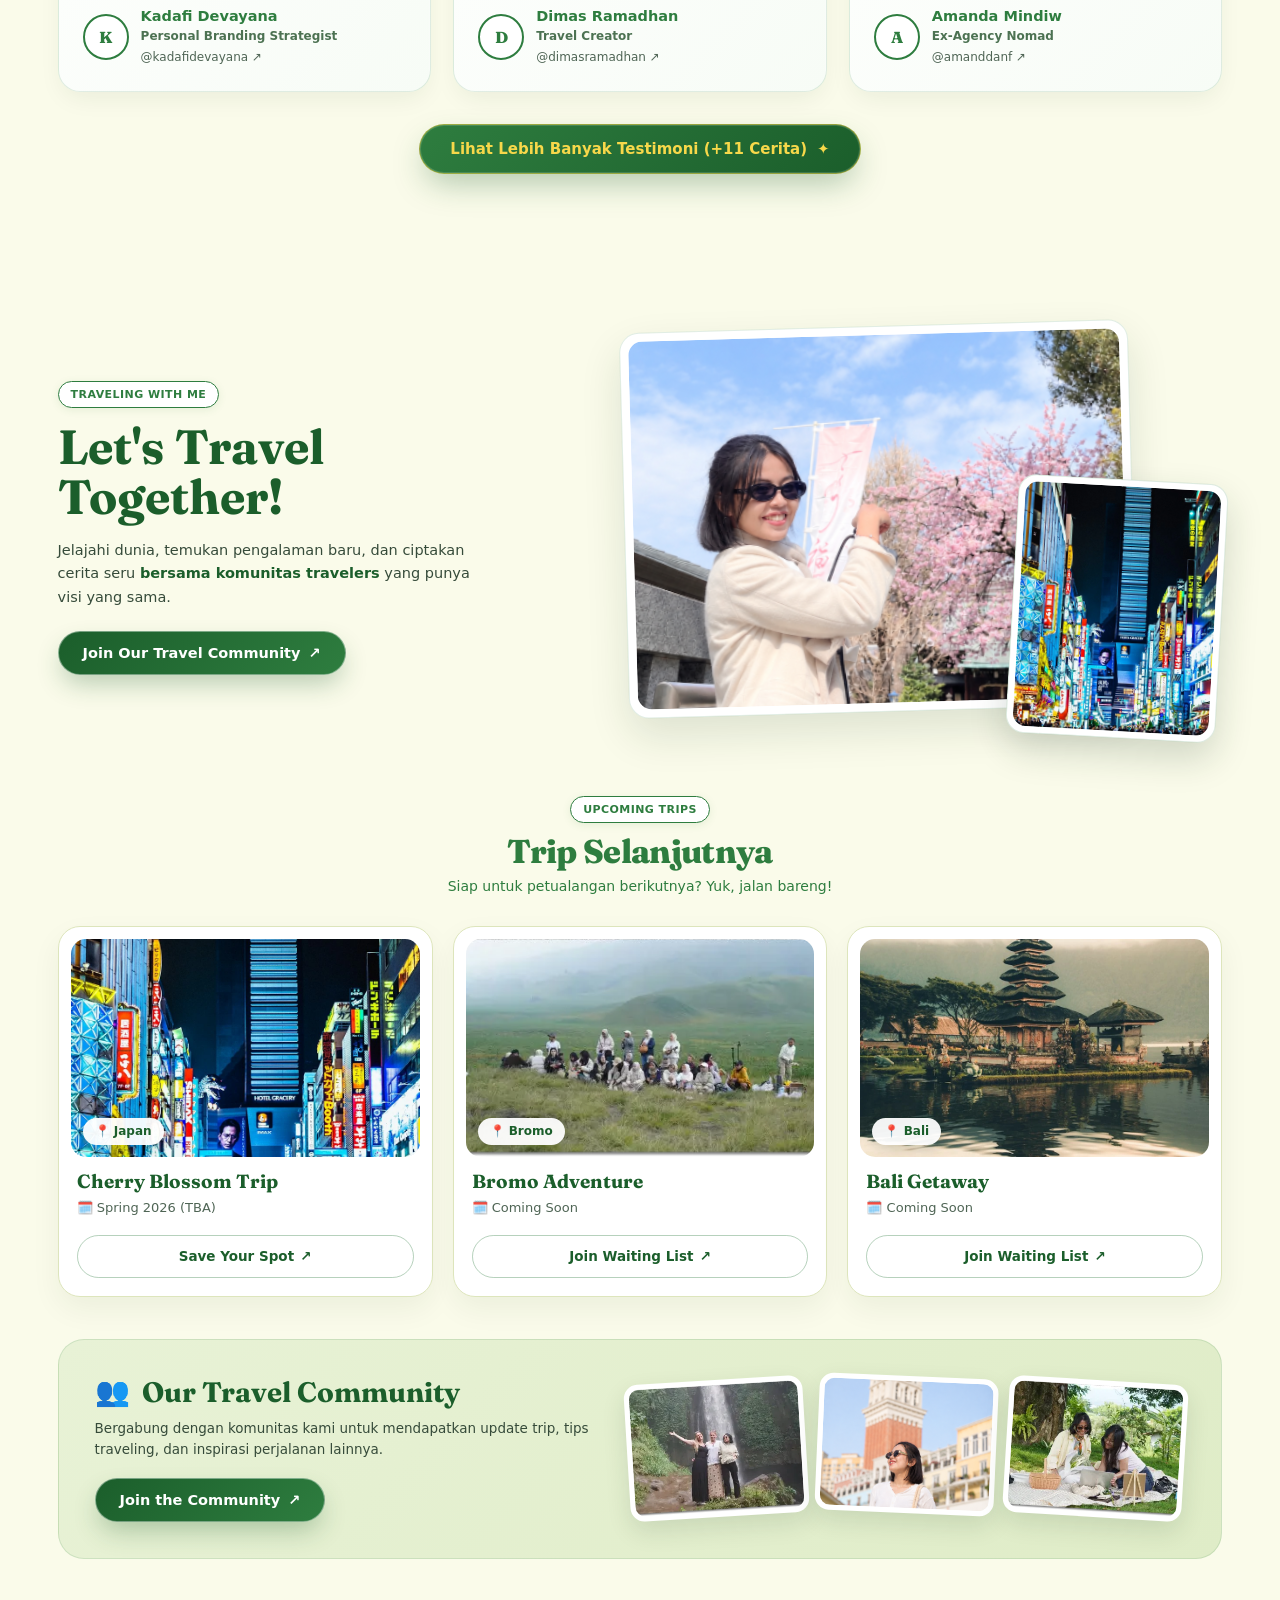
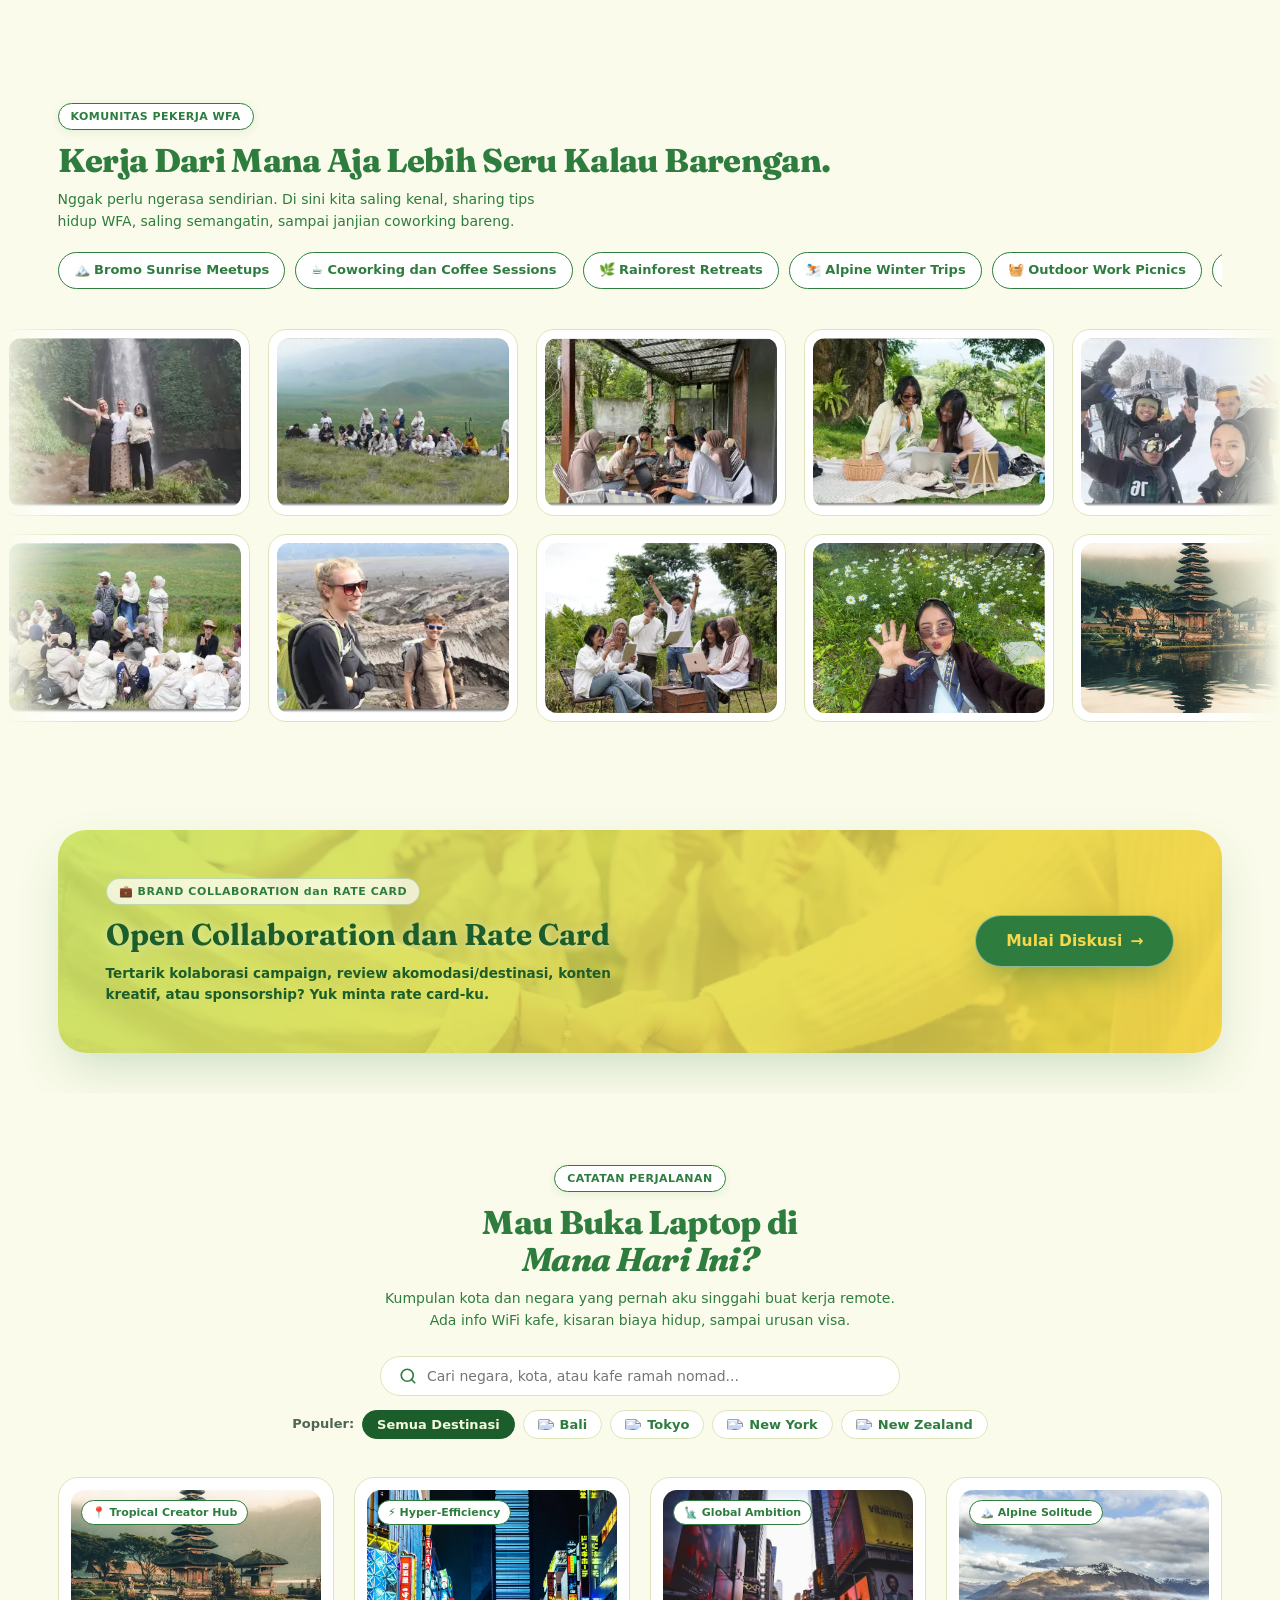
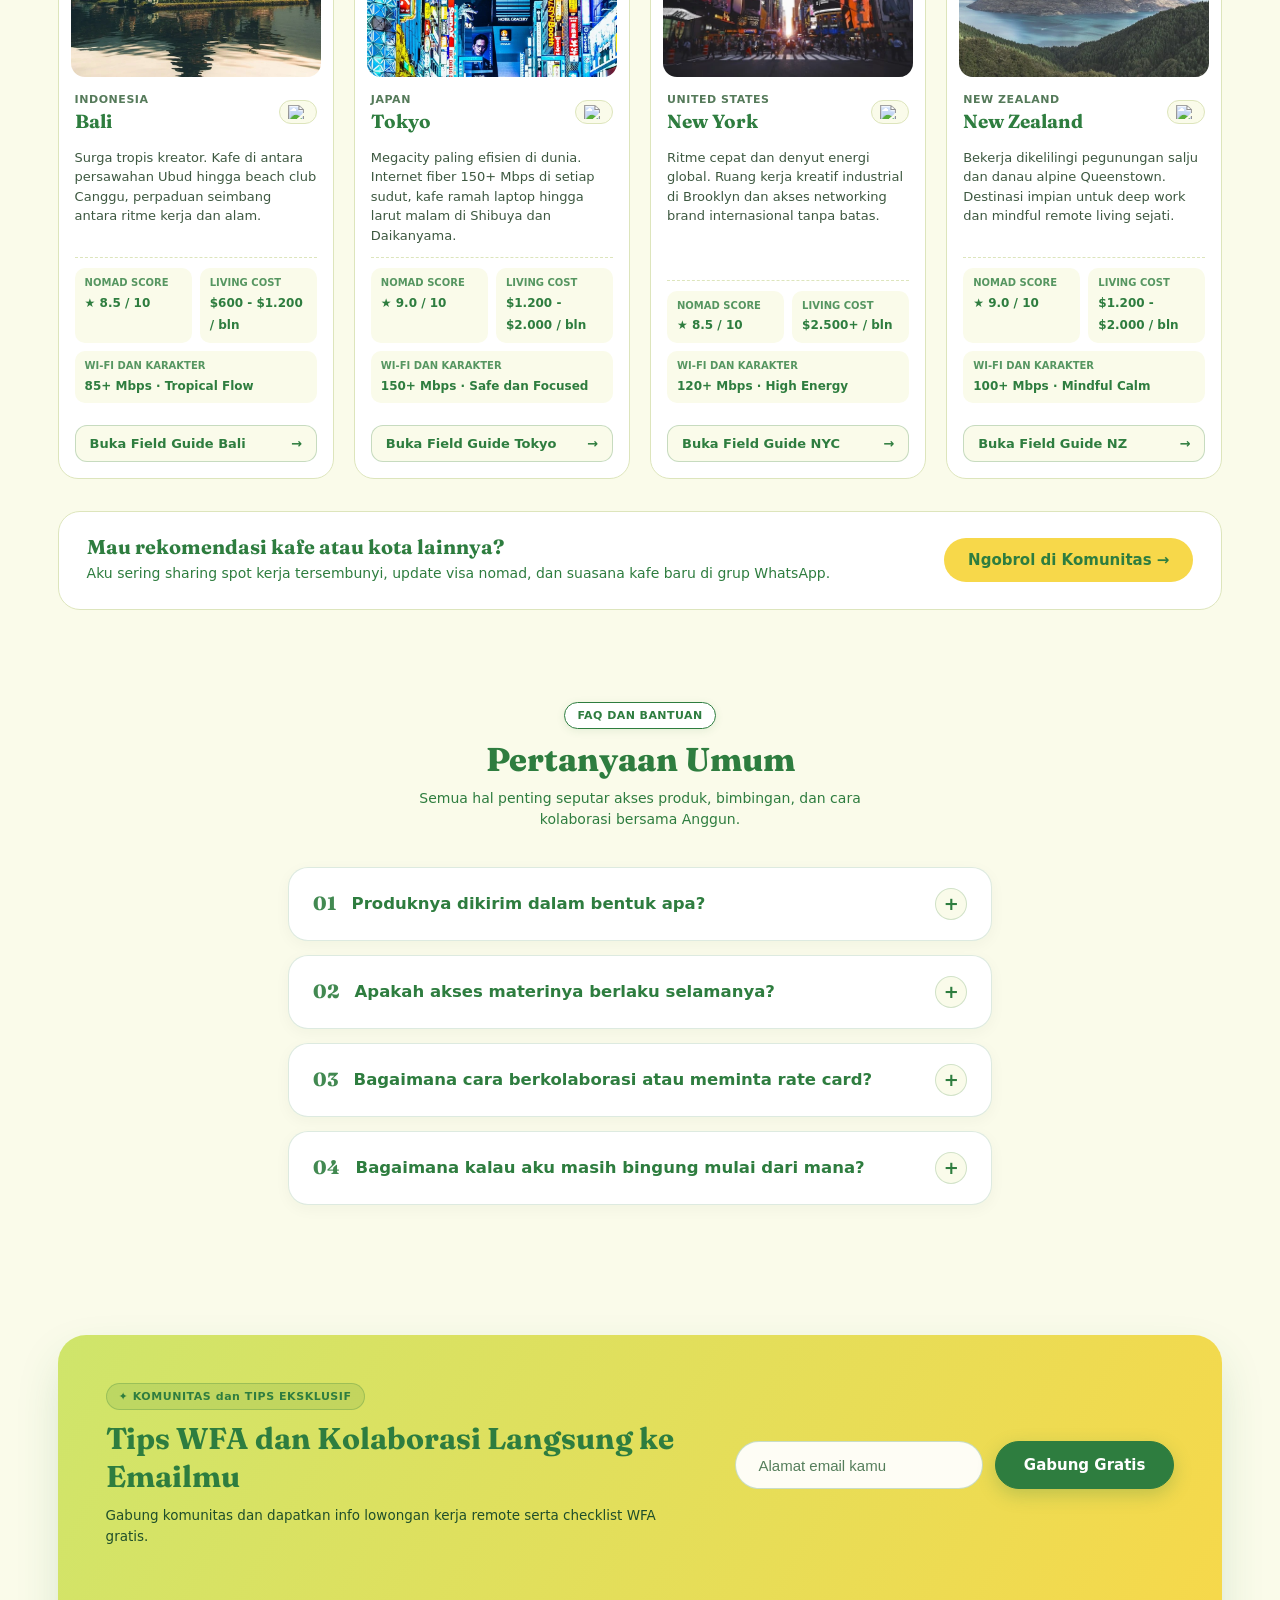
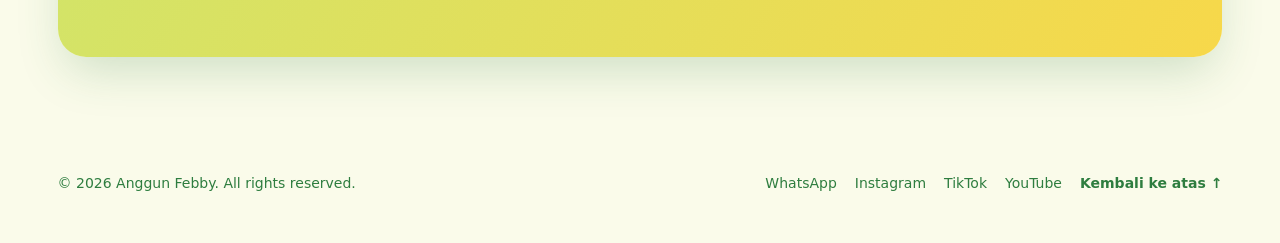
==== commit cee20550: "style(travel-together): remove underline under Together and remove dashed plane note" ====
--- a/index.html
+++ b/index.html
@@ -564,7 +564,7 @@
               <span class="section-pill">TRAVELING WITH ME</span>
               <h2 class="travel-hero-title">
                 Let's Travel<br>
-                <span class="travel-title-accent">Together!</span>
+                Together!
               </h2>
               <p class="travel-hero-lead">Jelajahi dunia, temukan pengalaman baru, dan ciptakan cerita seru
                 <strong>bersama komunitas travelers</strong> yang punya visi yang sama.</p>
@@ -576,12 +576,6 @@
             </div>
 
             <div class="travel-hero-collage">
-              <div class="travel-doodle-note" aria-hidden="true">
-                <svg class="travel-plane-svg" viewBox="0 0 120 28" fill="none">
-                  <path d="M4 18C28 24 52 8 78 14C94 18 106 10 116 6" stroke="#2E7D3F" stroke-width="1.6" stroke-dasharray="4 4" stroke-linecap="round"/>
-                </svg>
-                <span>Not just a trip, it's a journey together.</span>
-              </div>
               <figure class="travel-photo-main">
                 <img src="assets/story (0).webp" alt="Anggun Febby traveling menikmati bunga sakura" loading="lazy">
               </figure>
--- a/css/style.css
+++ b/css/style.css
@@ -2540,24 +2540,6 @@
   margin-bottom: 16px;
 }
 
-.travel-title-accent {
-  position: relative;
-  display: inline-block;
-}
-
-.travel-title-accent::after {
-  content: '';
-  position: absolute;
-  left: -4px;
-  right: -4px;
-  bottom: -4px;
-  height: 7px;
-  background: linear-gradient(90deg, #F7D84A 0%, #FFE66D 70%, rgba(247, 216, 74, 0.3) 100%);
-  border-radius: 999px;
-  z-index: -1;
-  transform: rotate(-1deg);
-}
-
 .travel-hero-lead {
   font-size: 14.5px;
   line-height: 1.62;
@@ -2589,25 +2571,7 @@
 
 .travel-hero-collage {
   position: relative;
-  padding: 28px 20px 26px 0;
-}
-
-.travel-doodle-note {
-  display: flex;
-  align-items: center;
-  justify-content: flex-end;
-  gap: 8px;
-  margin-bottom: 8px;
-  color: var(--deep);
-  font-size: 12.5px;
-  font-style: italic;
-  font-weight: 600;
-}
-
-.travel-plane-svg {
-  width: 96px;
-  height: 24px;
-  flex-shrink: 0;
+  padding: 8px 20px 26px 0;
 }
 
 .travel-photo-main {
